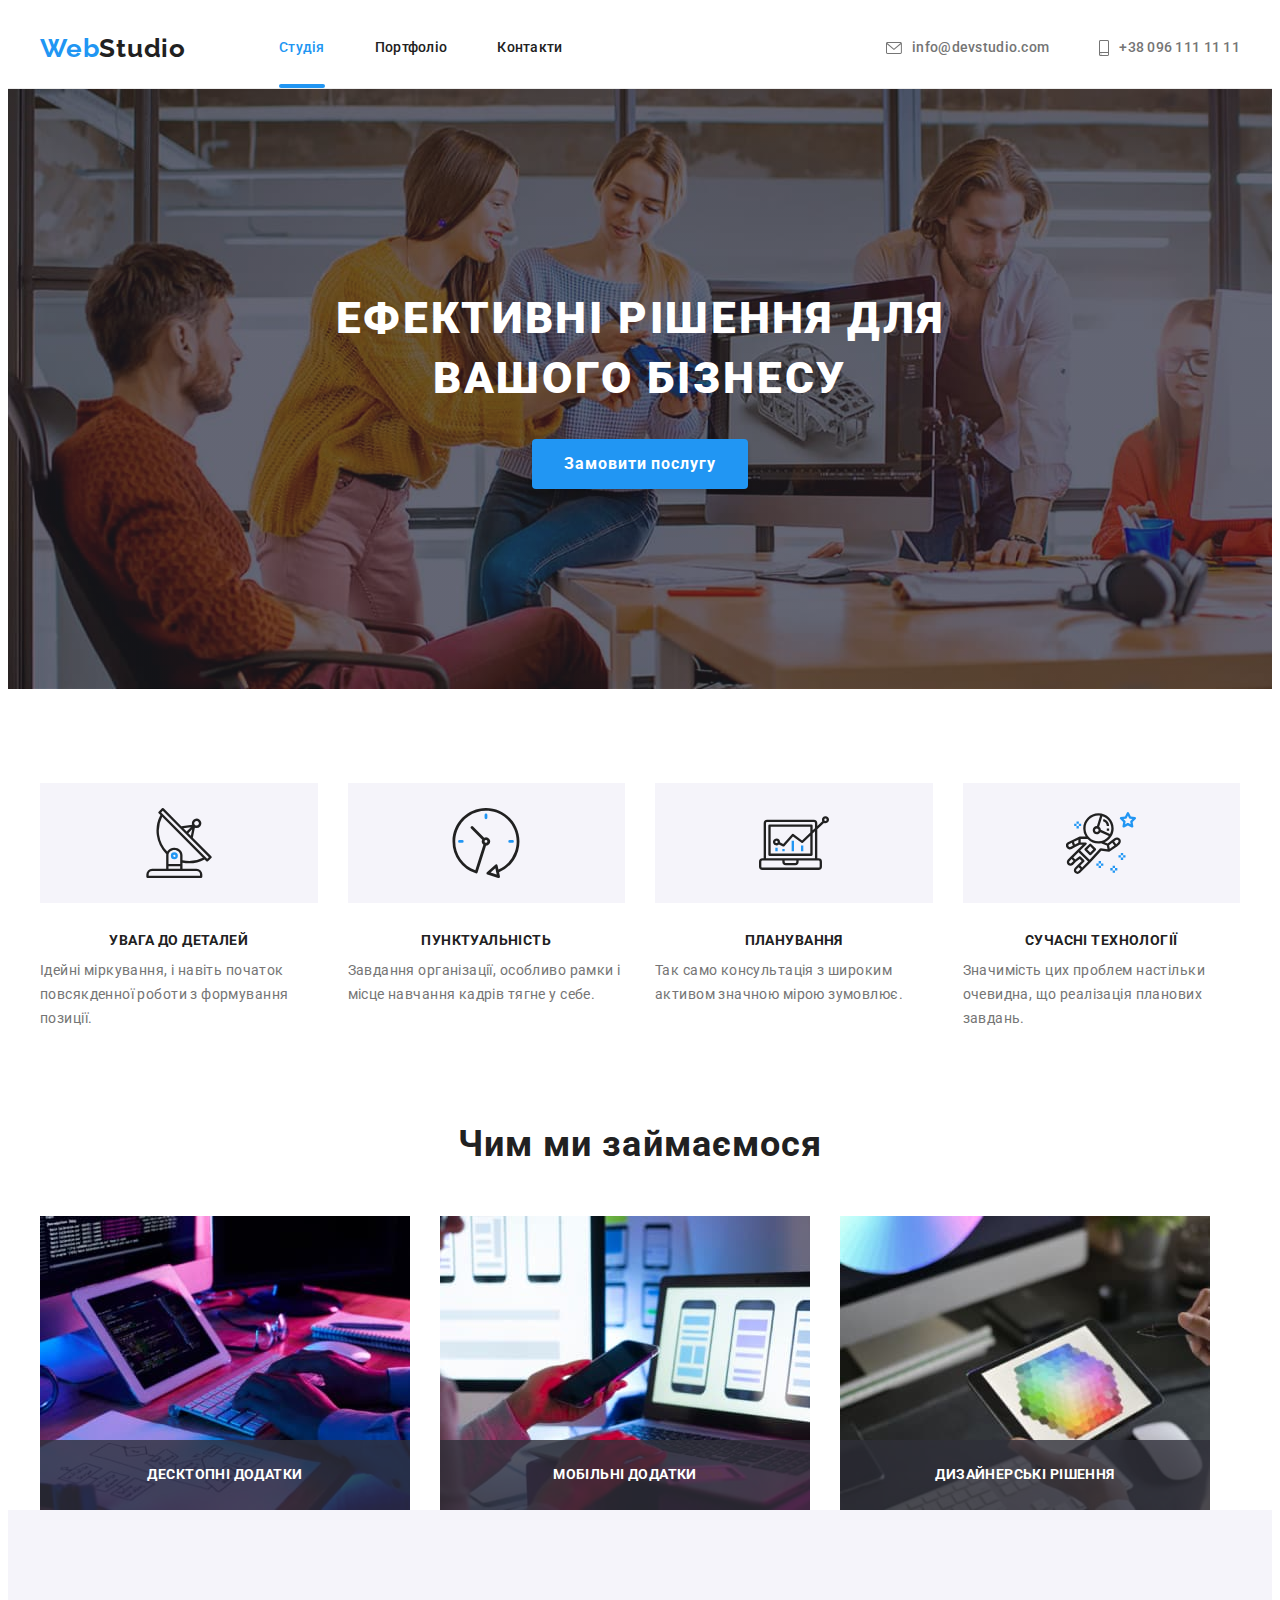
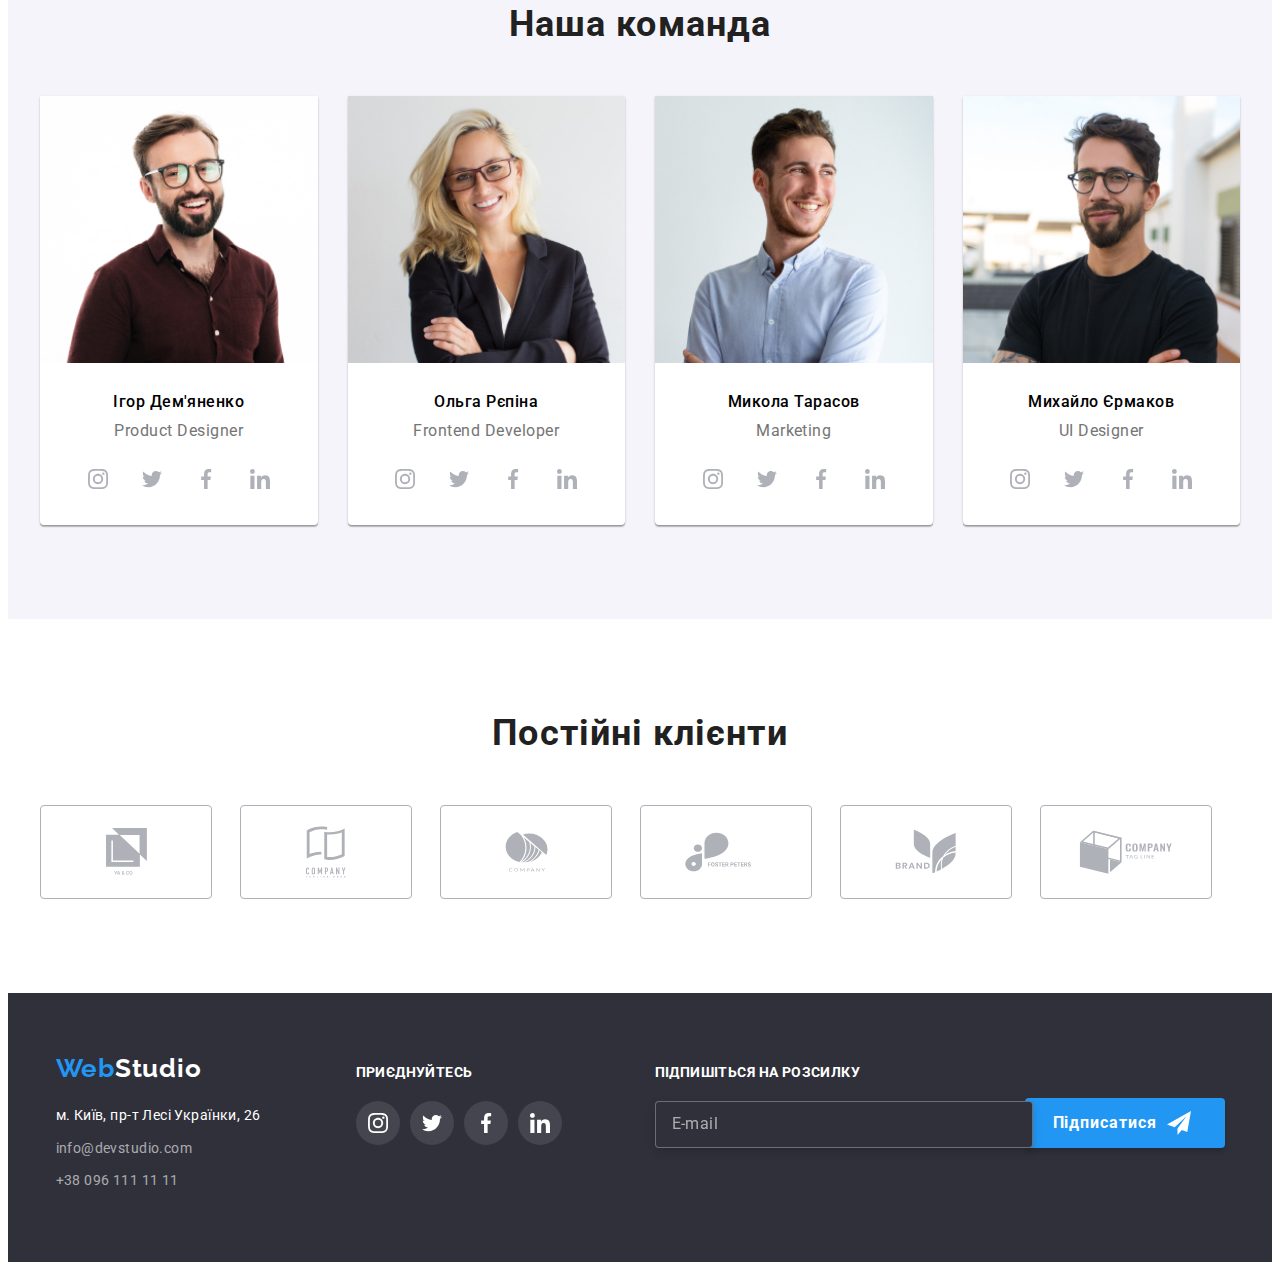
==== index.html @ f4bd3804 "footer done" ====
<!DOCTYPE html>
<html lang="uk">
  <head>
    <meta charset="UTF-8" />
    <meta http-equiv="X-UA-Compatible" content="IE=edge" />
    <meta name="viewport" content="width=device-width, initial-scale=1.0" />
    <title>&#128169;Головна</title>
    <link rel="preconnect" href="https://fonts.googleapis.com" />
    <link rel="preconnect" href="https://fonts.gstatic.com" crossorigin />
    <link
      href="https://fonts.googleapis.com/css2?&family=Raleway:wght@700&family=Roboto:wght@400;500;700;900&display=swap"
      rel="stylesheet"
    />
    <link
      rel="stylesheet"
      href="https://cdnjs.cloudflare.com/ajax/libs/modern-normalize/1.1.0/modern-normalize.min.css"
      integrity="sha512-wpPYUAdjBVSE4KJnH1VR1HeZfpl1ub8YT/NKx4PuQ5NmX2tKuGu6U/JRp5y+Y8XG2tV+wKQpNHVUX03MfMFn9Q=="
      crossorigin="anonymous"
      referrerpolicy="no-referrer"
    />
    <link rel="stylesheet" href="./css/main.min.css" />
  </head>
  <body>
    <!-------------------- Шапка ---------------------->
    <header class="header">
      <div class="container header__container">
        <nav class="header__nav">
          <a href="./index.html" class="header__logo">Web<span>Studio</span></a>
          <ul class="header__list">
            <li class="header-list__item">
              <a href="./index.html" class="page current"> Студія </a>
            </li>
            <li class="header-list__item">
              <a href="./portfolio.html" class="page">Портфоліо</a>
            </li>
            <li class="header-list__item">
              <a href="./contacts.html" class="page">Контакти</a>
            </li>
          </ul>
        </nav>
        <ul class="header-adress">
          <li class="header-adress__item">
            <a href="mailto:info@devstudio.com" class="header-adress__link">
              <svg width="16" height="12">
                <use href="./images/sprite.svg#icon-mail"></use>
              </svg>
              info@devstudio.com
            </a>
          </li>
          <li class="header-adress__item">
            <a href="tel:+380961111111" class="header-adress__link">
              <svg width="10" height="16">
                <use href="./images/sprite.svg#icon-smartphone"></use>
              </svg>
              +38 096 111 11 11
            </a>
          </li>
        </ul>
      </div>
    </header>
    <main>
      <!------------------------------------- Герой ------------------------------------->
      <section class="hero">
        <h1 class="hero-h-one">
          Ефективні рішення для<br />
          вашого бізнесу
        </h1>
        <button type="button" data-modal-open class="hero-btn">
          Замовити послугу
        </button>
      </section>
      <!------------------------------------ Чому ми? ------------------------------------>
      <section class="advantages">
        <div class="container advantages__container">
          <h2 class="visually-hidden">Чому ми?</h2>
          <ul class="advantages__list">
            <li class="advantages__item">
              <div class="advantages-icon__box">
                <svg class="advantages__icon" width="70" height="70">
                  <use href="./images/sprite.svg#icon-antenna"></use>
                </svg>
              </div>
              <h3 class="advantages__point">Увага до деталей</h3>
              <p class="advantages__text">
                Ідейні міркування, і навіть початок повсякденної роботи з
                формування позиції.
              </p>
            </li>
            <li class="advantages__item">
              <div class="advantages-icon__box">
                <svg class="advantages__icon" width="70" height="70">
                  <use href="./images/sprite.svg#icon-clock"></use>
                </svg>
              </div>
              <h3 class="advantages__point">Пунктуальність</h3>
              <p class="advantages__text">
                Завдання організації, особливо рамки і місце навчання кадрів
                тягне у себе.
              </p>
            </li>
            <li class="advantages__item">
              <div class="advantages-icon__box">
                <svg class="advantages__icon" width="70" height="70">
                  <use href="./images/sprite.svg#icon-diagram"></use>
                </svg>
              </div>
              <h3 class="advantages__point">Планування</h3>
              <p class="advantages__text">
                Так само консультація з широким активом значною мірою зумовлює.
              </p>
            </li>
            <li class="advantages__item">
              <div class="advantages-icon__box">
                <svg class="advantages__icon" width="70" height="70">
                  <use href="./images/sprite.svg#icon-astronaut"></use>
                </svg>
              </div>
              <h3 class="advantages__point">Сучасні технології</h3>
              <p class="advantages__text">
                Значимість цих проблем настільки очевидна, що реалізація
                планових завдань.
              </p>
            </li>
          </ul>
        </div>
      </section>

      <!---------------------------- Чим ми займаємося ---------------------------->
      <section class="about">
        <div class="container about__container">
          <h2 class="about__title">Чим ми займаємося</h2>
          <ul class="about__list">
            <li class="about__item">
              <div class="about-content">
                <h3 class="about__point">Десктопні додатки</h3>
              </div>
              <img
                src="./images/program.jpg"
                alt="Програмування"
                width="370"
                height="294"
              />
            </li>
            <li class="about__item">
              <div class="about-content">
                <h3 class="about__point">Мобільні додатки</h3>
              </div>
              <img
                src="./images/devise.jpg"
                alt="Адаптація"
                width="370"
                height="294"
              />
            </li>
            <li class="about__item">
              <div class="about-content">
                <h3 class="about__point">Дизайнерські рішення</h3>
              </div>
              <img
                src="./images/color.jpg"
                alt="Дизайн"
                width="370"
                height="294"
              />
            </li>
          </ul>
        </div>
      </section>
      <!---------------------------------------- Команда ---------------------------------------->
      <section class="team">
        <div class="container team-container">
          <h2 class="team-h-two">Наша команда</h2>
          <ul class="team-list">
            <li class="team-item">
              <picture>
                <source
                  srcset="
                    ./images/igor_demyanenko-desktop.jpg   1x,
                    ./images/igor_demyanenko2x-desktop.jpg 2x
                  "
                  media="(min-width: 1200px)"
                  sizes="270px"
                />
                <source
                  srcset="
                    ./images/igor_demyanenko-tablet.jpg   1x,
                    ./images/igor_demyanenko-tablet2x.jpg 2x
                  "
                  media="(min-width: 768px)"
                  sizes="354px"
                />
                <img
                  srcset="./images/igor_demyanenko2x-mobile.jpg 2x"
                  src="./images/igor_demyanenko-mobile.jpg"
                  alt="Ігор Дем'яненко"
                  width="450"
                  height="460"
                />
              </picture>
              <h3 class="team-h-three">Ігор Дем'яненко</h3>
              <p class="team-text">Product Designer</p>
              <ul class="team-icon-list">
                <li class="team-icon-item">
                  <a href="#" class="team-icon-link">
                    <svg width="20" height="20">
                      <use href="./images/sprite.svg#icon-instagram-team"></use>
                    </svg>
                  </a>
                </li>
                <li class="team-icon-item">
                  <a href="#" class="team-icon-link">
                    <svg width="20" height="20">
                      <use href="./images/sprite.svg#icon-twitter-team"></use>
                    </svg>
                  </a>
                </li>
                <li class="team-icon-item">
                  <a href="#" class="team-icon-link">
                    <svg width="20" height="20">
                      <use href="./images/sprite.svg#icon-facebook-team"></use>
                    </svg>
                  </a>
                </li>
                <li class="team-icon-item">
                  <a href="#" class="team-icon-link">
                    <svg width="20" height="20">
                      <use href="./images/sprite.svg#icon-linkedin-team"></use>
                    </svg>
                  </a>
                </li>
              </ul>
            </li>
            <li class="team-item">
              <picture>
                <source
                  srcset="
                    ./images/olga_repina-desktop.jpg   1x,
                    ./images/olga_repina2x-desktop.jpg 2x
                  "
                  media="(min-width: 1200px)"
                  sizes="270px"
                />
                <source
                  srcset="
                    ./images/olga_repina-tablet.jpg   1x,
                    ./images/olga_repina2x-tablet.jpg 2x
                  "
                  media="(min-width: 768px)"
                  sizes="354px"
                />
                <img
                  srcset="./images/olga_repina2x-mobile.jpg 2x"
                  src="./images/olga_repina-mobile.jpg"
                  alt="Ольга Рєпіна"
                  width="450"
                  height="460"
                />
              </picture>
              <h3 class="team-h-three">Ольга Рєпіна</h3>
              <p class="team-text">Frontend Developer</p>
              <ul class="team-icon-list">
                <li class="team-icon-item">
                  <a href="#" class="team-icon-link">
                    <svg width="20" height="20">
                      <use href="./images/sprite.svg#icon-instagram-team"></use>
                    </svg>
                  </a>
                </li>
                <li class="team-icon-item">
                  <a href="#" class="team-icon-link">
                    <svg width="20" height="20">
                      <use href="./images/sprite.svg#icon-twitter-team"></use>
                    </svg>
                  </a>
                </li>
                <li class="team-icon-item">
                  <a href="#" class="team-icon-link">
                    <svg width="20" height="20">
                      <use href="./images/sprite.svg#icon-facebook-team"></use>
                    </svg>
                  </a>
                </li>
                <li class="team-icon-item">
                  <a href="#" class="team-icon-link">
                    <svg width="20" height="20">
                      <use href="./images/sprite.svg#icon-linkedin-team"></use>
                    </svg>
                  </a>
                </li>
              </ul>
            </li>
            <li class="team-item">
              <picture>
                <source
                  srcset="
                    ./images/mikola_tarasov-desktop.jpg   1x,
                    ./images/mikola_tarasov2x-desktop.jpg 2x
                  "
                  media="(min-width: 1200px)"
                  sizes="270px"
                />
                <source
                  srcset="
                    ./images/mikola_tarasov-tablet.jpg   1x,
                    ./images/mikola_tarasov2x-tablet.jpg 2x
                  "
                  media="(min-width: 768px)"
                  sizes="354px"
                />
                <img
                  srcset="./images/mikola_tarasov2x-mobile.jpg 2x"
                  src="./images/mikola_tarasov-mobile.jpg"
                  alt="Микола Тарасов"
                  width="450"
                  height="460"
                />
              </picture>
              <h3 class="team-h-three">Микола Тарасов</h3>
              <p class="team-text">Marketing</p>
              <ul class="team-icon-list">
                <li class="team-icon-item">
                  <a href="#" class="team-icon-link">
                    <svg width="20" height="20">
                      <use href="./images/sprite.svg#icon-instagram-team"></use>
                    </svg>
                  </a>
                </li>
                <li class="team-icon-item">
                  <a href="#" class="team-icon-link">
                    <svg width="20" height="20">
                      <use href="./images/sprite.svg#icon-twitter-team"></use>
                    </svg>
                  </a>
                </li>
                <li class="team-icon-item">
                  <a href="#" class="team-icon-link">
                    <svg width="20" height="20">
                      <use href="./images/sprite.svg#icon-facebook-team"></use>
                    </svg>
                  </a>
                </li>
                <li class="team-icon-item">
                  <a href="#" class="team-icon-link">
                    <svg width="20" height="20">
                      <use href="./images/sprite.svg#icon-linkedin-team"></use>
                    </svg>
                  </a>
                </li>
              </ul>
            </li>
            <li class="team-item">
              <picture>
                <source
                  srcset="
                    ./images/mihaylo_ermak-desktop.jpg   1x,
                    ./images/mihaylo_ermak2x-desktop.jpg 2x
                  "
                  media="(min-width: 1200px)"
                  sizes="270px"
                />
                <source
                  srcset="
                    ./images/mihaylo_ermak-tablet.jpg   1x,
                    ./images/mihaylo_ermak2x-tablet.jpg 2x
                  "
                  media="(min-width: 768px)"
                  sizes="354px"
                />
                <img
                  srcset="./images/mihaylo_ermak2x-mobile.jpg 2x"
                  src="./images/mihaylo_ermak-mobile.jpg"
                  alt="Михайло Єрмаков"
                  width="450"
                  height="460"
                />
              </picture>
              <h3 class="team-h-three">Михайло Єрмаков</h3>
              <p class="team-text">UI Designer</p>
              <ul class="team-icon-list">
                <li class="team-icon-item">
                  <a href="#" class="team-icon-link">
                    <svg width="20" height="20">
                      <use href="./images/sprite.svg#icon-instagram-team"></use>
                    </svg>
                  </a>
                </li>
                <li class="team-icon-item">
                  <a href="#" class="team-icon-link">
                    <svg width="20" height="20">
                      <use href="./images/sprite.svg#icon-twitter-team"></use>
                    </svg>
                  </a>
                </li>
                <li class="team-icon-item">
                  <a href="#" class="team-icon-link">
                    <svg width="20" height="20">
                      <use href="./images/sprite.svg#icon-facebook-team"></use>
                    </svg>
                  </a>
                </li>
                <li class="team-icon-item">
                  <a href="#" class="team-icon-link">
                    <svg width="20" height="20">
                      <use href="./images/sprite.svg#icon-linkedin-team"></use>
                    </svg>
                  </a>
                </li>
              </ul>
            </li>
          </ul>
        </div>
      </section>
      <!----------------------------------- Клиенты ------------------------------------->
      <section class="clients">
        <div class="container clients-container">
          <h2 class="client-h-two">Постійні клієнти</h2>
          <ul class="client-icon-list">
            <li class="client-icon-item">
              <a href="#" class="client-icon-link">
                <svg width="41" height="47">
                  <use href="./images/sprite.svg#icon-client-1"></use>
                </svg>
              </a>
            </li>
            <li class="client-icon-item">
              <a href="#" class="client-icon-link">
                <svg width="40" height="52">
                  <use href="./images/sprite.svg#icon-client-2"></use>
                </svg>
              </a>
            </li>
            <li class="client-icon-item">
              <a href="#" class="client-icon-link">
                <svg width="43" height="41">
                  <use href="./images/sprite.svg#icon-client-3"></use>
                </svg>
              </a>
            </li>
            <li class="client-icon-item">
              <a href="#" class="client-icon-link">
                <svg width="84" height="40">
                  <use href="./images/sprite.svg#icon-client-4"></use>
                </svg>
              </a>
            </li>
            <li class="client-icon-item">
              <a href="#" class="client-icon-link">
                <svg width="62" height="45">
                  <use href="./images/sprite.svg#icon-client-5"></use>
                </svg>
              </a>
            </li>
            <li class="client-icon-item">
              <a href="#" class="client-icon-link">
                <svg width="94" height="44">
                  <use href="./images/sprite.svg#icon-client-6"></use>
                </svg>
              </a>
            </li>
          </ul>
        </div>
      </section>
    </main>
    <!---------------------------------- Укриття ---------------------------------->
    <footer class="footer">
      <div class="container footer-container">
        <div class="footer-flex__wrapper">
          <div class="footer-box-one">
            <a href="./index.html" class="footer__logo"
              >Web<span>Studio</span></a
            >
            <address class="address">
              <ul class="footer-list">
                <li class="footer-item">
                  <a
                    href="https://goo.gl/maps/U3GMHrHtX6qRxoSj9"
                    rel="noopener nofollow noreferrer"
                    target="_blank"
                    class="map"
                    >м. Київ, пр-т Лесі Українки, 26</a
                  >
                </li>
                <li class="footer-item">
                  <a href="mailto:info@devstudio.com" class="footer-adress-link"
                    >info@devstudio.com</a
                  >
                </li>
                <li class="footer-item">
                  <a href="tel:+380961111111" class="footer-adress-link"
                    >+38 096 111 11 11</a
                  >
                </li>
              </ul>
            </address>
          </div>
          <div class="footer-box-two">
            <h3 class="footer-h-three">приєднуйтесь</h3>
            <ul class="footer-icon-list">
              <li class="footer-icon-item">
                <a href="#" class="footer-icon-link">
                  <svg width="20" height="20">
                    <use href="./images/sprite.svg#icon-instagram"></use>
                  </svg>
                </a>
              </li>
              <li class="footer-icon-item">
                <a href="#" class="footer-icon-link">
                  <svg width="20" height="20">
                    <use href="./images/sprite.svg#icon-twitter"></use>
                  </svg>
                </a>
              </li>
              <li class="footer-icon-item">
                <a href="#" class="footer-icon-link">
                  <svg width="20" height="20">
                    <use href="./images/sprite.svg#icon-facebook"></use>
                  </svg>
                </a>
              </li>
              <li class="footer-icon-item">
                <a href="#" class="footer-icon-link">
                  <svg width="20" height="20">
                    <use href="./images/sprite.svg#icon-linkedin"></use>
                  </svg>
                </a>
              </li>
            </ul>
          </div>
        </div>
        <div class="footer-box-three">
          <form class="form-box">
            <label for="email" class="footer-form__label">
              <span class="form-text">Підпишіться на розсилку</span>
              <input
                id="email"
                class="form-input"
                type="email"
                placeholder="E-mail"
                name="email"
                autocomplete="email"
              />
            </label>
            <button type="submit" class="form-btn">
              Підписатися
              <svg width="24" height="24">
                <use href="./images/sprite.svg#icon-telegram"></use>
              </svg>
            </button>
          </form>
        </div>
      </div>
    </footer>

    <!---------------------------- JavaScript ---------------------------->
    <div data-modal class="backdrop is-hidden">
      <div class="modal">
        <p class="modal-tittle">Залиште свої дані, ми вам передзвонимо</p>
        <form>
          <div class="form-name-box">
            <label class="modal-label">
              <span class="form-text-modal">Ім'я</span>
              <span class="input-wrap">
                <input
                  type="name"
                  class="input-modal"
                  name="name"
                  autocomplete="name"
                  placeholder=""
                />
                <svg width="18" height="18" class="icon-modal">
                  <use href="./images/sprite.svg#icon-name-modal"></use>
                </svg>
              </span>
            </label>
          </div>
          <div class="form-tel-box">
            <label class="modal-label">
              <span class="form-text-modal">Телефон</span>
              <span class="input-wrap">
                <input
                  type="tel"
                  class="input-modal"
                  name="tel"
                  autocomplete="tel"
                />
                <svg width="18" height="18" class="icon-modal">
                  <use href="./images/sprite.svg#icon-tel-modal"></use>
                </svg>
              </span>
            </label>
          </div>
          <div class="form-email-box">
            <label class="modal-label">
              <span class="form-text-modal">Пошта</span>
              <span class="input-wrap">
                <input
                  type="email"
                  class="input-modal"
                  name="modal-email"
                  autocomplete="email"
                />
                <svg width="18" height="18" class="icon-modal">
                  <use href="./images/sprite.svg#icon-mail-modal"></use>
                </svg>
              </span>
            </label>
          </div>
          <div class="form-textarea-box">
            <label class="modal-label">
              <span class="form-text-modal">Коментар</span>
              <textarea
                class="textarea"
                name="textarea"
                rows="8"
                placeholder="Введіть текст"
              ></textarea>
            </label>
          </div>
          <label for="checkbox" class="checkbox-flex">
            <input
              type="checkbox"
              class="modal-checkbox"
              id="checkbox"
              name="agree"
            />
            <span class="span-icon"></span>
            <span class="checkbox-text"
              >Погоджуюся з розсилкою та приймаю
              <a href="#" class="checkbox-link">Умови договору</a></span
            >
          </label>
          <button type="submit" class="form-modal-btn">Відправити</button>
        </form>
        <button type="button" data-modal-close class="modal-button">
          <svg class="icon-modal-btn" width="11" height="11">
            <use href="./images/sprite.svg#icon-close"></use>
          </svg>
        </button>
      </div>
    </div>
    <script src="./modal.js"></script>
  </body>
</html>
---- css/main.min.css ----
h1,h2,h3,h4,h5,h6,ul,p{margin:0px;padding:0px;border:0px}address{font-style:normal}a{text-decoration:none}img{display:block;max-width:100%;height:auto}.container{width:100%;padding-left:15px;padding-right:15px;margin:0 auto}@media screen and (min-width: 480px){.container{width:480px}}@media screen and (min-width: 768px){.container{width:768px}}@media screen and (min-width: 1200px){.container{width:1200px}}.visually-hidden{position:absolute;white-space:nowrap;width:1px;height:1px;overflow:hidden;border:0;padding:0;clip:rect(0 0 0 0);-webkit-clip-path:inset(50%);clip-path:inset(50%);margin:-1px}.header__logo{font-family:"Raleway",sans-serif;font-weight:700;font-size:26px;line-height:1.19;letter-spacing:.03em;color:#2196f3;text-decoration:none;display:inline-block;margin-right:93px}.header__logo>span{font-family:"Raleway",sans-serif;font-weight:700;font-size:26px;line-height:1.19;letter-spacing:.03em;color:#212121;display:inline-block}.header{border-bottom:1px solid #ececec}.header__container{display:flex}.header__nav{display:flex;align-items:center}.header__list{list-style:none;display:flex;gap:50px}.page{position:relative;text-decoration:none;font-family:"Roboto",sans-serif;font-weight:500;font-size:14px;line-height:1.14;letter-spacing:.02em;color:#212121;display:inline-block;padding-top:32px;padding-bottom:32px;transition:color 250ms cubic-bezier(0.4, 0, 0.2, 1)}.page:hover{color:#2196f3;transition:color 250ms cubic-bezier(0.4, 0, 0.2, 1)}.page:focus{color:#2196f3;transition:color 250ms cubic-bezier(0.4, 0, 0.2, 1)}.header-adress{list-style:none;display:flex;margin-left:auto;gap:50px;align-items:center}.header-adress__link{text-decoration:none;font-family:"Roboto",sans-serif;font-weight:500;font-size:14px;line-height:1.14;letter-spacing:.02em;color:#757575;display:inline-block;padding-top:32px;padding-bottom:32px;fill:#757575;display:flex;align-items:center;gap:10px;transition:color 250ms cubic-bezier(0.4, 0, 0.2, 1),fill 250ms cubic-bezier(0.4, 0, 0.2, 1)}.header-adress__link:hover{color:#2196f3;fill:#2196f3;transition:color 250ms cubic-bezier(0.4, 0, 0.2, 1),fill 250ms cubic-bezier(0.4, 0, 0.2, 1)}.header-adress__link:focus{color:#2196f3;fill:#2196f3;transition:color 250ms cubic-bezier(0.4, 0, 0.2, 1),fill 250ms cubic-bezier(0.4, 0, 0.2, 1)}.current{color:#2196f3}.current::after{content:"";position:absolute;background-color:#2196f3;border-radius:2px;width:100%;height:4px;left:0;bottom:0}.backdrop{position:fixed;width:100%;height:100%;top:0;left:0;opacity:1;background-color:rgba(0,0,0,.2);transition:visibility 250ms cubic-bezier(0.4, 0, 0.2, 1),opacity 250ms cubic-bezier(0.4, 0, 0.2, 1)}.backdrop.is-hidden{visibility:none;opacity:0;pointer-events:none}.backdrop.is-hidden>.modal{transform:scaleX(0)}.modal-button{position:absolute;top:10px;right:10px;display:flex;width:30px;height:30px;background:#fff;border:1px solid rgba(0,0,0,.1);border-radius:50%;cursor:pointer;align-items:center;justify-content:center;transition:border 250ms cubic-bezier(0.4, 0, 0.2, 1),fill 250ms cubic-bezier(0.4, 0, 0.2, 1)}.modal-button:hover{border:1px solid #2196f3;transition:border 250ms cubic-bezier(0.4, 0, 0.2, 1),fill 250ms cubic-bezier(0.4, 0, 0.2, 1);fill:#2196f3}.modal-button:focus{border:1px solid #2196f3;transition:border 250ms cubic-bezier(0.4, 0, 0.2, 1),fill 250ms cubic-bezier(0.4, 0, 0.2, 1);fill:#2196f3}.modal{position:absolute;width:528px;height:581px;top:50%;left:50%;translate:-50% -50%;padding:40px;background-color:#fff;box-shadow:0px 1px 3px rgba(0,0,0,.12),0px 1px 1px rgba(0,0,0,.14),0px 2px 1px rgba(0,0,0,.2);border-radius:4px;transform:scaleX(100%);transition:transform 1000ms cubic-bezier(0.4, 0, 0.2, 1)}.icon-modal-btn{transform:rotateZ(0deg);transition:transform 1000ms cubic-bezier(0.4, 0, 0.2, 1)}.modal-button:hover .icon-modal-btn,.modal-button:focus .icon-modal-btn{transform:rotateZ(360deg)}.modal-tittle{font-family:"Roboto",sans-serif;font-weight:700;font-size:20px;line-height:1.15;text-align:center;letter-spacing:.03em;color:#212121;margin-bottom:12px}.form-text-modal{display:block;font-family:"Roboto",sans-serif;font-weight:400;font-size:12px;line-height:1.1666666667;letter-spacing:.01em;margin-bottom:4px;color:#757575}.form-name-box{margin-bottom:10px}.form-tel-box{margin-bottom:10px}.form-email-box{margin-bottom:10px}.form-textarea-box{margin-bottom:20px}.input-modal{width:100%;height:40px;padding-left:42px;border:1px solid rgba(33,33,33,.2);border-radius:4px}.textarea{font-family:"Roboto";font-style:normal;font-weight:400;font-size:12px;line-height:14px;letter-spacing:.01em;width:100%;border:1px solid rgba(33,33,33,.2);border-radius:4px;resize:none;padding-top:12px;padding-left:16px}.textarea:focus{outline:rgba(0,0,0,0);border-color:#2196f3}.textarea::-moz-placeholder{font-family:"Roboto",sans-serif;font-weight:400;font-size:12px;line-height:1.16;letter-spacing:.01em;color:rgba(117,117,117,.5)}.textarea:-ms-input-placeholder{font-family:"Roboto",sans-serif;font-weight:400;font-size:12px;line-height:1.16;letter-spacing:.01em;color:rgba(117,117,117,.5)}.textarea::placeholder{font-family:"Roboto",sans-serif;font-weight:400;font-size:12px;line-height:1.16;letter-spacing:.01em;color:rgba(117,117,117,.5)}.modal-checkbox{position:absolute;white-space:nowrap;width:1px;height:1px;overflow:hidden;border:0;padding:0;clip:rect(0 0 0 0);-webkit-clip-path:inset(50%);clip-path:inset(50%);margin:-1px}.checkbox-flex{display:flex;justify-content:center;align-items:center;margin-bottom:30px}.checkbox-text{display:flex;font-family:"Roboto",sans-serif;font-weight:400;font-size:14px;line-height:1.71;letter-spacing:.03em;color:#757575;align-items:center;gap:8px}.checkbox-link{color:#2196f3;text-decoration:underline}.span-icon{width:16px;height:15px;border:2px solid #212121;border-radius:4px;cursor:pointer;margin-right:8px}.modal-checkbox:checked+.span-icon{border:rgba(0,0,0,0);background-image:url(../images/icon-check.svg);background-position:center;background-repeat:no-repeat;background-size:contain;background-color:#2196f3}.form-modal-btn{display:block;font-family:"Roboto",sans-serif;font-weight:700;font-size:16px;line-height:1.87;margin:0 auto;padding:10px 52px;letter-spacing:.06em;color:#fff;background:#2196f3;box-shadow:0px 4px 4px rgba(0,0,0,.15);border-radius:4px;border:none;cursor:pointer;transition:background-color 250ms cubic-bezier(0.4, 0, 0.2, 1),box-shadow 250ms cubic-bezier(0.4, 0, 0.2, 1)}.form-modal-btn:hover{background-color:#188ce8;transition:background-color 250ms cubic-bezier(0.4, 0, 0.2, 1),box-shadow 250ms cubic-bezier(0.4, 0, 0.2, 1)}.form-modal-btn:focus{background-color:#188ce8;transition:background-color 250ms cubic-bezier(0.4, 0, 0.2, 1),box-shadow 250ms cubic-bezier(0.4, 0, 0.2, 1)}.input-wrap{position:relative}.icon-modal{position:absolute;left:12px;top:50%;transform:translateY(-50%)}.input-modal:focus{outline:rgba(0,0,0,0);border:1px solid #2196f3}.input-modal:focus+.icon-modal{fill:#2196f3}.hero{background-color:#c4c4c4;background-image:linear-gradient(to right, rgba(47, 48, 58, 0.4), rgba(47, 48, 58, 0.4)),url(../images/background-mobile.jpg);background-repeat:no-repeat;background-size:cover;background-position:left;text-align:center;padding-top:118px;padding-bottom:118px;max-width:1600px;margin:0 auto}@media(min-device-pixel-ratio: 2),(-webkit-min-device-pixel-ratio: 2),(min-resolution: 192dpi),(min-resolution: 2dppx){.hero{background-image:linear-gradient(to right, rgba(47, 48, 58, 0.4), rgba(47, 48, 58, 0.4)),url(../images/background-mobile2x.jpg)}}@media screen and (min-width: 768px){.hero{background-image:linear-gradient(to right, rgba(47, 48, 58, 0.4), rgba(47, 48, 58, 0.4)),url(../images/background-tablet.jpg)}}@media screen and (min-width: 768px)and (min-device-pixel-ratio: 2),screen and (min-width: 768px)and (-webkit-min-device-pixel-ratio: 2),screen and (min-width: 768px)and (min-resolution: 192dpi),screen and (min-width: 768px)and (min-resolution: 2dppx){.hero{background-image:linear-gradient(to right, rgba(47, 48, 58, 0.4), rgba(47, 48, 58, 0.4)),url(../images/background-tablet2x.jpg)}}@media screen and (min-width: 1200px){.hero{background-image:linear-gradient(to right, rgba(47, 48, 58, 0.4), rgba(47, 48, 58, 0.4)),url(../images/background.jpg);padding-top:200px;padding-bottom:200px}}@media screen and (min-width: 1200px)and (min-device-pixel-ratio: 2),screen and (min-width: 1200px)and (-webkit-min-device-pixel-ratio: 2),screen and (min-width: 1200px)and (min-resolution: 192dpi),screen and (min-width: 1200px)and (min-resolution: 2dppx){.hero{background-image:linear-gradient(to right, rgba(47, 48, 58, 0.4), rgba(47, 48, 58, 0.4)),url(../images/background2x.jpg)}}.hero-h-one{font-family:"Roboto",sans-serif;font-style:normal;font-weight:900;font-size:26px;line-height:1.62;text-align:center;letter-spacing:.06em;text-transform:uppercase;color:#fff;margin:0 auto 30px}@media screen and (min-width: 1200px){.hero-h-one{font-family:"Roboto",sans-serif;font-weight:900;font-size:44px;line-height:1.36em;text-align:center;letter-spacing:.06em;text-transform:uppercase;color:#fff;text-align:center;max-width:696px;margin:0 auto 30px}}.hero-btn{font-family:"Roboto",sans-serif;font-weight:700;font-size:16px;line-height:1.87;letter-spacing:.06em;color:#fff;background:#2196f3;border-radius:4px;border:none;cursor:pointer;display:inline;width:200px;height:50px;box-shadow:0px 4px 4px rgba(0,0,0,.15);transition:background-color 250ms cubic-bezier(0.4, 0, 0.2, 1),box-shadow 250ms cubic-bezier(0.4, 0, 0.2, 1)}.hero-btn:hover{background:#188ce8;transition:background-color 250ms cubic-bezier(0.4, 0, 0.2, 1),box-shadow 250ms cubic-bezier(0.4, 0, 0.2, 1)}.hero-btn:focus{background:#188ce8;transition:background-color 250ms cubic-bezier(0.4, 0, 0.2, 1),box-shadow 250ms cubic-bezier(0.4, 0, 0.2, 1)}@media screen and (min-width: 1200px){.hero-btn{width:216px}}.btn{cursor:pointer;font-family:"Roboto",sans-serif;font-weight:500;font-size:16px;line-height:30px;display:flex;align-items:center;text-align:center;letter-spacing:.06em;color:#212121;background:#f5f4fa;border-radius:4px;border:none;transition:background-color 250ms cubic-bezier(0.4, 0, 0.2, 1),box-shadow 250ms cubic-bezier(0.4, 0, 0.2, 1)}.btn:hover{background-color:#2196f3;color:#fff;box-shadow:0px 3px 1px rgba(0,0,0,.1),0px 1px 2px rgba(0,0,0,.08),0px 2px 2px rgba(0,0,0,.12);border-radius:4px;transition:background-color 250ms cubic-bezier(0.4, 0, 0.2, 1),box-shadow 250ms cubic-bezier(0.4, 0, 0.2, 1)}.btn:focus{background-color:#2196f3;color:#fff;box-shadow:0px 3px 1px rgba(0,0,0,.1),0px 1px 2px rgba(0,0,0,.08),0px 2px 2px rgba(0,0,0,.12);border-radius:4px;transition:background-color 250ms cubic-bezier(0.4, 0, 0.2, 1),box-shadow 250ms cubic-bezier(0.4, 0, 0.2, 1)}.advantages{padding-top:60px;padding-bottom:60px}@media screen and (min-width: 1200px){.advantages{padding-top:94px;padding-bottom:94px}}.advantages__item{width:100%}.advantages__item:not(:last-child){margin-bottom:30px}@media screen and (min-width: 768px){.advantages__item:not(:last-child){margin:0}}@media screen and (min-width: 480px){.advantages__item{width:450px}}@media screen and (min-width: 768px){.advantages__item{width:calc((100% - 30px)/2);margin:0}}@media screen and (min-width: 1200px){.advantages__item{width:calc((100% - 90px)/4)}}.advantages-icon__box{background-color:#f5f4fa;width:100%;padding-top:25px;padding-bottom:25px}.advantages__icon{display:block;margin:0 auto}.advantages__list{list-style:none;display:block;gap:30px}@media screen and (min-width: 768px){.advantages__list{display:flex;flex-wrap:wrap}}.advantages__point{font-family:"Roboto",sans-serif;font-weight:700;font-size:14px;line-height:1.14;letter-spacing:.03em;text-transform:uppercase;color:#212121;margin-top:30px;text-align:center}.advantages__text{font-family:"Roboto",sans-serif;font-weight:400;font-size:14px;line-height:1.71;letter-spacing:.03em;color:#757575;margin-top:10px}.about{display:none}@media screen and (min-width: 1200px){.about{display:unset;padding-top:94px;padding-bottom:94px}}.about__list{list-style:none;display:flex;align-items:center;gap:30px}.about__item{position:relative}.about-content{position:absolute;bottom:0;width:100%;padding-top:27px;padding-bottom:27px;background:rgba(47,48,58,.8)}.about__point{font-family:"Roboto",sans-serif;font-weight:700;font-size:14px;line-height:1.14;text-align:center;letter-spacing:.03em;text-transform:uppercase;color:#fff}.about__container{text-align:center}.about__title{font-family:"Roboto",sans-serif;font-weight:700;font-size:28px;line-height:1.17;letter-spacing:.03em;color:#212121;margin-bottom:50px}@media screen and (min-width: 1200px){.about__title{font-size:36px;line-height:1.16}}.team{background:#f5f4fa;padding-top:60px;padding-bottom:60px}@media screen and (min-width: 1200px){.team{padding-top:94px;padding-bottom:94px}}.team-container{margin:0 auto;text-align:center}.team-list{list-style:none;display:block}@media screen and (min-width: 768px){.team-list{display:flex;flex-wrap:wrap;gap:30px}}.team-item{margin:0 auto;background:#fff;padding-bottom:24px;border-radius:0px 0px 4px 4px;flex-wrap:wrap;max-width:450px;height:auto;box-shadow:0px 1px 3px rgba(0,0,0,.12),0px 1px 1px rgba(0,0,0,.14),0px 2px 1px rgba(0,0,0,.2);border-radius:0px 0px 4px 4px}.team-item:not(:last-child){margin-bottom:30px}@media screen and (min-width: 768px){.team-item:not(:last-child){margin-bottom:0}}@media screen and (min-width: 768px){.team-item{width:calc((100% - 30px)/2)}}@media screen and (min-width: 1200px){.team-item{width:calc((100% - 90px)/4)}}.team-icon-list{display:flex;list-style:none;justify-content:center;gap:10px;margin-top:16px}.team-icon-link{display:flex;background-color:#fff;width:44px;height:44px;align-items:center;justify-content:center;border-radius:50%;fill:#afb1b8;transition:background-color 250ms cubic-bezier(0.4, 0, 0.2, 1),fill 250ms cubic-bezier(0.4, 0, 0.2, 1)}.team-icon-link:hover{fill:#fff;background-color:#2196f3;transition:background-color 250ms cubic-bezier(0.4, 0, 0.2, 1),fill 250ms cubic-bezier(0.4, 0, 0.2, 1)}.team-icon-link:focus{fill:#fff;background-color:#2196f3;transition:background-color 250ms cubic-bezier(0.4, 0, 0.2, 1),fill 250ms cubic-bezier(0.4, 0, 0.2, 1)}.team-h-two{font-family:"Roboto",sans-serif;font-weight:700;font-size:28px;line-height:1.17;letter-spacing:.03em;color:#212121;margin-bottom:50px}@media screen and (min-width: 1200px){.team-h-two{font-size:36px;line-height:1.16}}.team-h-three{font-family:"Roboto",sans-serif;font-weight:500;font-size:16px;line-height:1.18;letter-spacing:.03em;margin-top:30px}.team-text{font-family:"Roboto",sans-serif;font-weight:400;font-size:16px;line-height:1.18;letter-spacing:.03em;color:#757575;margin-top:10px}.clients{padding-top:60px;padding-bottom:60px}@media screen and (min-width: 1200px){.clients{padding-top:94px;padding-bottom:94px}}.client-h-two{font-family:"Roboto",sans-serif;font-weight:700;font-size:28px;line-height:1.17;text-align:center;letter-spacing:.03em;color:#212121;margin-bottom:50px}@media screen and (min-width: 1200px){.client-h-two{font-size:36px;line-height:1.16}}.client-icon-list{display:flex;flex-wrap:wrap;list-style:none;gap:30px}.client-icon-item{width:calc((100% - 30px)/2)}@media screen and (min-width: 768px){.client-icon-item{width:calc((100% - 60px)/3)}}@media screen and (min-width: 1200px){.client-icon-item{width:170px}}.client-icon-link{fill:#afb1b8;align-items:center;justify-content:center;display:flex;border:1px solid #afb1b8;border-radius:4px;width:100%;height:92px;transition:fill 250ms cubic-bezier(0.4, 0, 0.2, 1),border 250ms cubic-bezier(0.4, 0, 0.2, 1)}.client-icon-link:hover{fill:#2196f3;border:1px solid #2196f3;transition:fill 250ms cubic-bezier(0.4, 0, 0.2, 1),border 250ms cubic-bezier(0.4, 0, 0.2, 1)}.client-icon-link:focus{fill:#2196f3;border:1px solid #2196f3;transition:fill 250ms cubic-bezier(0.4, 0, 0.2, 1),border 250ms cubic-bezier(0.4, 0, 0.2, 1)}.works-list-top{list-style:none;display:flex;gap:8px;align-items:center;justify-content:center;margin-bottom:50px}.button-all{padding:6px 22px}.button-web{padding:6px 22px}.button-add{padding:6px 22px}.button-design{padding:6px 22px}.button-mark{padding:6px 22px}.works{padding-top:94px;padding-bottom:94px}.works-list-bottom{list-style:none;display:flex;flex-wrap:wrap;gap:30px}.works-link{display:inline-block;transition:box-shadow 250ms cubic-bezier(0.4, 0, 0.2, 1)}.works-link:hover{box-shadow:0px 1px 1px rgba(0,0,0,.12),0px 4px 4px rgba(0,0,0,.06),1px 4px 6px rgba(0,0,0,.16);transition:box-shadow 250ms cubic-bezier(0.4, 0, 0.2, 1)}.works-link:focus{box-shadow:0px 1px 1px rgba(0,0,0,.12),0px 4px 4px rgba(0,0,0,.06),1px 4px 6px rgba(0,0,0,.16);transition:box-shadow 250ms cubic-bezier(0.4, 0, 0.2, 1)}.works-list-btn{display:flex}.works-h-two{font-family:"Roboto",sans-serif;font-weight:700;font-size:18px;line-height:2;letter-spacing:.06em;color:#212121;margin-bottom:4px}.cards{flex-basis:calc((100% - 60px)/3)}.border-text-card{border-right:1px solid #eee;border-bottom:1px solid #eee;border-left:1px solid #eee;align-items:center;padding:20px 24px}.works-text{font-family:"Roboto";font-weight:400;font-size:16px;line-height:1.87;letter-spacing:.03em;color:#757575}.works-link:hover .works-text-box{transform:translateY(0)}.works-link:focus .works-text-box{transform:translateY(0)}.box{position:relative;overflow:hidden}.works-text-box{position:absolute;bottom:0;left:0;width:100%;height:100%;padding:63px 24px;font-family:"Roboto",sans-serif;font-weight:400;font-size:18px;line-height:1.55;letter-spacing:.03em;color:#fff;background-color:rgba(33,150,243,.9);transform:translateY(100%);transition:transform 250ms cubic-bezier(0.4, 0, 0.2, 1)}.footer__logo{font-family:"Raleway",sens-serif;font-weight:700;font-size:24px;line-height:1.16;letter-spacing:.03em;color:#2196f3;text-decoration:none;display:inline-block;margin-bottom:20px}@media screen and (min-width: 1200px){.footer__logo{font-size:26px;line-height:1.19}}.footer__logo>span{color:#fff}.footer{background-color:#2f303a;padding-top:60px;padding-bottom:60px}.footer-container{display:flex;flex-direction:column;align-items:baseline;text-align:center;align-items:center;justify-content:center;gap:60px}@media screen and (min-width: 768px){.footer-container{flex-direction:unset;flex-wrap:wrap}}@media screen and (min-width: 1200px){.footer-container{align-items:baseline;text-align:unset;flex-wrap:nowrap;gap:93px}}@media screen and (min-width: 768px){.footer-flex__wrapper{width:100%;display:flex;align-items:baseline;justify-content:center;gap:165px}}@media screen and (min-width: 1200px){.footer-flex__wrapper{align-items:baseline;justify-content:unset;width:unset;gap:70px}}.footer-box-one{width:230px}.footer-h-three{font-family:"Roboto",sans-serif;font-weight:700;font-size:14px;line-height:1.14;letter-spacing:.03em;text-transform:uppercase;color:#fff;margin-bottom:20px}.footer-icon-list{list-style:none;display:flex;gap:10px}.footer-icon-link{display:flex;background:rgba(255,255,255,.1);width:44px;height:44px;align-items:center;justify-content:center;border-radius:50%;fill:#fff;transition:background-color 250ms cubic-bezier(0.4, 0, 0.2, 1)}.footer-icon-link:hover{background:#2196f3;transition:background-color 250ms cubic-bezier(0.4, 0, 0.2, 1)}.footer-icon-link:focus{background:#2196f3;transition:background-color 250ms cubic-bezier(0.4, 0, 0.2, 1)}.footer-list{list-style:none}.footer-item{margin-bottom:9px}.map{font-family:"Roboto",sans-serif;font-weight:400;font-size:14px;line-height:1.71;letter-spacing:.03em;color:#fff;transition:color 250ms cubic-bezier(0.4, 0, 0.2, 1)}.map:focus{color:#2196f3;transition:color 250ms cubic-bezier(0.4, 0, 0.2, 1)}.map:hover{color:#2196f3;transition:color 250ms cubic-bezier(0.4, 0, 0.2, 1)}.footer-adress-link{font-family:"Roboto";font-weight:400;font-size:14px;line-height:1.71;letter-spacing:.03em;color:rgba(255,255,255,.6);transition:color 250ms cubic-bezier(0.4, 0, 0.2, 1)}.footer-adress-link:focus{color:#2196f3;transition:color 250ms cubic-bezier(0.4, 0, 0.2, 1)}.footer-adress-link:hover{color:#2196f3;transition:color 250ms cubic-bezier(0.4, 0, 0.2, 1)}.footer-box-three{width:100%}@media screen and (min-width: 768px){.footer-box-three{width:450px}}@media screen and (min-width: 1200px){.footer-box-three{width:570px}}.footer-form__label{width:100%}@media screen and (min-width: 1200px){.footer-form__label{width:358px}}.form-box{width:100%;display:flex;flex-direction:column;align-items:center;justify-content:center;gap:20px}@media screen and (min-width: 1200px){.form-box{align-items:flex-end;flex-direction:unset;gap:12px}}.form-text{font-family:"Roboto",sans-serif;font-weight:700;font-size:14px;line-height:1.14;letter-spacing:.03em;text-transform:uppercase;display:block;margin-bottom:20px;color:#fff}.form-btn{gap:10px;font-family:"Roboto",sans-serif;font-weight:700;font-size:16px;line-height:1.87;display:flex;align-items:center;text-align:center;letter-spacing:.06em;height:50px;bottom:0;width:200px;padding:10px 28px;color:#fff;cursor:pointer;background:#2196f3;box-shadow:0px 4px 4px rgba(0,0,0,.15);border-radius:4px;border-color:rgba(255,255,255,.3764705882);border:none;transition:background-color 250ms cubic-bezier(0.4, 0, 0.2, 1),box-shadow 250ms cubic-bezier(0.4, 0, 0.2, 1)}.form-btn:hover{background:#188ce8;transition:background-color 250ms cubic-bezier(0.4, 0, 0.2, 1),box-shadow 250ms cubic-bezier(0.4, 0, 0.2, 1)}.form-btn:focus{background:#188ce8;transition:background-color 250ms cubic-bezier(0.4, 0, 0.2, 1),box-shadow 250ms cubic-bezier(0.4, 0, 0.2, 1)}.form-input{width:100%;color:rgba(255,255,255,.3764705882);background-color:#2f303a;padding-top:15px;padding-bottom:15px;padding-left:16px;border:1px solid rgba(255,255,255,.3);filter:drop-shadow(0px 4px 4px rgba(0, 0, 0, 0.15));border-radius:4px}.form-input:focus{outline:rgba(0,0,0,0);border-color:#2196f3}.form-input::-moz-placeholder{font-family:"Roboto",sans-serif;font-weight:400;font-size:16px;line-height:1.25;align-items:center;letter-spacing:.03em;color:rgba(255,255,255,.6)}.form-input:-ms-input-placeholder{font-family:"Roboto",sans-serif;font-weight:400;font-size:16px;line-height:1.25;align-items:center;letter-spacing:.03em;color:rgba(255,255,255,.6)}.form-input::placeholder{font-family:"Roboto",sans-serif;font-weight:400;font-size:16px;line-height:1.25;align-items:center;letter-spacing:.03em;color:rgba(255,255,255,.6)}/*# sourceMappingURL=main.min.css.map */
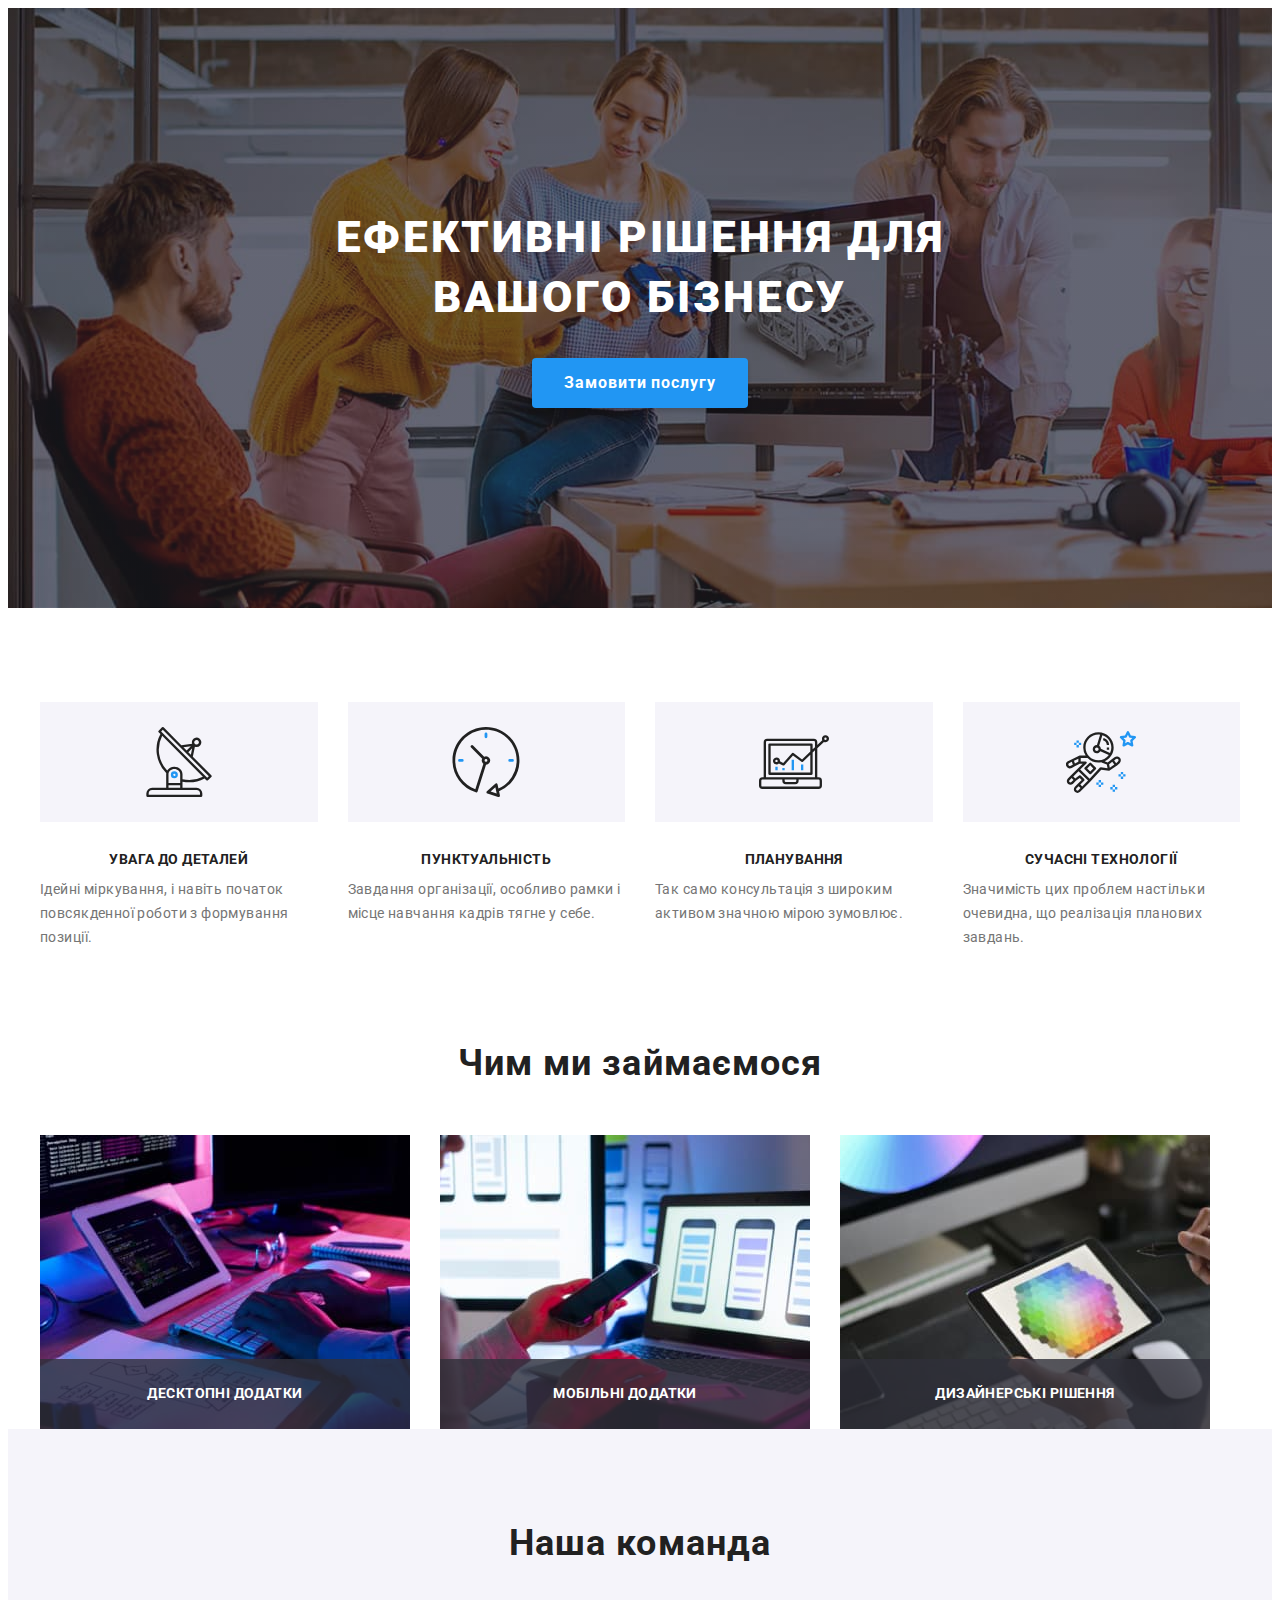
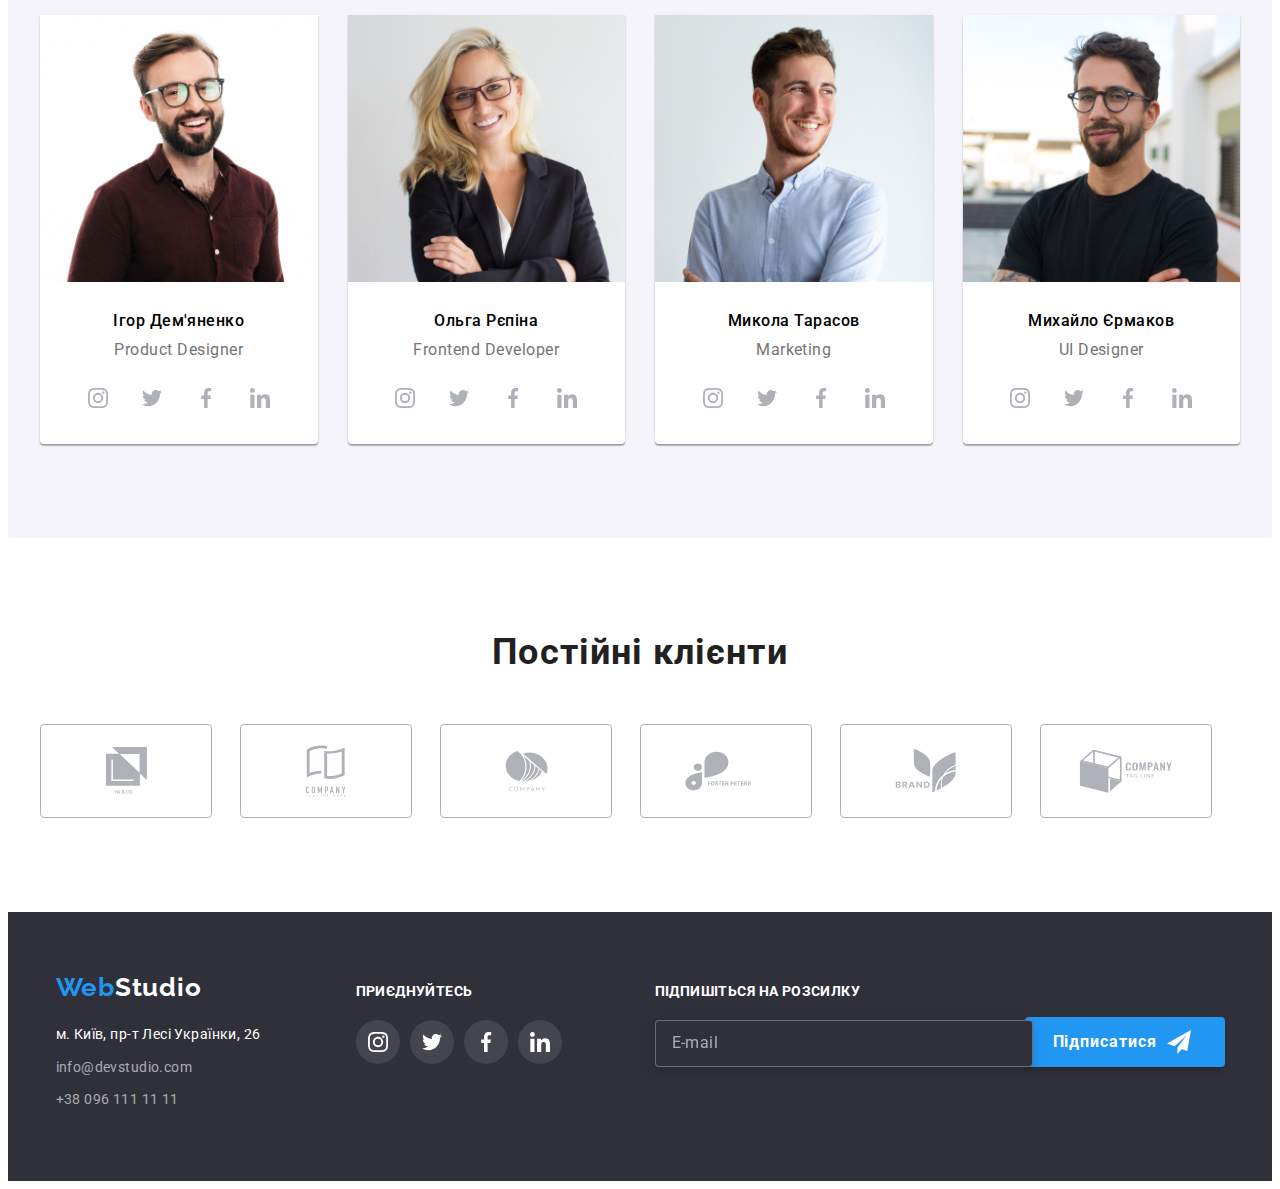
==== commit ea7ead75: "modal done" ====
--- a/index.html
+++ b/index.html
@@ -22,7 +22,7 @@
   </head>
   <body>
     <!-------------------- Шапка ---------------------->
-    <header class="header">
+    <!-- <header class="header">
       <div class="container header__container">
         <nav class="header__nav">
           <a href="./index.html" class="header__logo">Web<span>Studio</span></a>
@@ -57,7 +57,7 @@
           </li>
         </ul>
       </div>
-    </header>
+    </header> -->
     <main>
       <!------------------------------------- Герой ------------------------------------->
       <section class="hero">
--- a/css/main.min.css
+++ b/css/main.min.css
@@ -1 +1 @@
-h1,h2,h3,h4,h5,h6,ul,p{margin:0px;padding:0px;border:0px}address{font-style:normal}a{text-decoration:none}img{display:block;max-width:100%;height:auto}.container{width:100%;padding-left:15px;padding-right:15px;margin:0 auto}@media screen and (min-width: 480px){.container{width:480px}}@media screen and (min-width: 768px){.container{width:768px}}@media screen and (min-width: 1200px){.container{width:1200px}}.visually-hidden{position:absolute;white-space:nowrap;width:1px;height:1px;overflow:hidden;border:0;padding:0;clip:rect(0 0 0 0);-webkit-clip-path:inset(50%);clip-path:inset(50%);margin:-1px}.header__logo{font-family:"Raleway",sans-serif;font-weight:700;font-size:26px;line-height:1.19;letter-spacing:.03em;color:#2196f3;text-decoration:none;display:inline-block;margin-right:93px}.header__logo>span{font-family:"Raleway",sans-serif;font-weight:700;font-size:26px;line-height:1.19;letter-spacing:.03em;color:#212121;display:inline-block}.header{border-bottom:1px solid #ececec}.header__container{display:flex}.header__nav{display:flex;align-items:center}.header__list{list-style:none;display:flex;gap:50px}.page{position:relative;text-decoration:none;font-family:"Roboto",sans-serif;font-weight:500;font-size:14px;line-height:1.14;letter-spacing:.02em;color:#212121;display:inline-block;padding-top:32px;padding-bottom:32px;transition:color 250ms cubic-bezier(0.4, 0, 0.2, 1)}.page:hover{color:#2196f3;transition:color 250ms cubic-bezier(0.4, 0, 0.2, 1)}.page:focus{color:#2196f3;transition:color 250ms cubic-bezier(0.4, 0, 0.2, 1)}.header-adress{list-style:none;display:flex;margin-left:auto;gap:50px;align-items:center}.header-adress__link{text-decoration:none;font-family:"Roboto",sans-serif;font-weight:500;font-size:14px;line-height:1.14;letter-spacing:.02em;color:#757575;display:inline-block;padding-top:32px;padding-bottom:32px;fill:#757575;display:flex;align-items:center;gap:10px;transition:color 250ms cubic-bezier(0.4, 0, 0.2, 1),fill 250ms cubic-bezier(0.4, 0, 0.2, 1)}.header-adress__link:hover{color:#2196f3;fill:#2196f3;transition:color 250ms cubic-bezier(0.4, 0, 0.2, 1),fill 250ms cubic-bezier(0.4, 0, 0.2, 1)}.header-adress__link:focus{color:#2196f3;fill:#2196f3;transition:color 250ms cubic-bezier(0.4, 0, 0.2, 1),fill 250ms cubic-bezier(0.4, 0, 0.2, 1)}.current{color:#2196f3}.current::after{content:"";position:absolute;background-color:#2196f3;border-radius:2px;width:100%;height:4px;left:0;bottom:0}.backdrop{position:fixed;width:100%;height:100%;top:0;left:0;opacity:1;background-color:rgba(0,0,0,.2);transition:visibility 250ms cubic-bezier(0.4, 0, 0.2, 1),opacity 250ms cubic-bezier(0.4, 0, 0.2, 1)}.backdrop.is-hidden{visibility:none;opacity:0;pointer-events:none}.backdrop.is-hidden>.modal{transform:scaleX(0)}.modal-button{position:absolute;top:10px;right:10px;display:flex;width:30px;height:30px;background:#fff;border:1px solid rgba(0,0,0,.1);border-radius:50%;cursor:pointer;align-items:center;justify-content:center;transition:border 250ms cubic-bezier(0.4, 0, 0.2, 1),fill 250ms cubic-bezier(0.4, 0, 0.2, 1)}.modal-button:hover{border:1px solid #2196f3;transition:border 250ms cubic-bezier(0.4, 0, 0.2, 1),fill 250ms cubic-bezier(0.4, 0, 0.2, 1);fill:#2196f3}.modal-button:focus{border:1px solid #2196f3;transition:border 250ms cubic-bezier(0.4, 0, 0.2, 1),fill 250ms cubic-bezier(0.4, 0, 0.2, 1);fill:#2196f3}.modal{position:absolute;width:528px;height:581px;top:50%;left:50%;translate:-50% -50%;padding:40px;background-color:#fff;box-shadow:0px 1px 3px rgba(0,0,0,.12),0px 1px 1px rgba(0,0,0,.14),0px 2px 1px rgba(0,0,0,.2);border-radius:4px;transform:scaleX(100%);transition:transform 1000ms cubic-bezier(0.4, 0, 0.2, 1)}.icon-modal-btn{transform:rotateZ(0deg);transition:transform 1000ms cubic-bezier(0.4, 0, 0.2, 1)}.modal-button:hover .icon-modal-btn,.modal-button:focus .icon-modal-btn{transform:rotateZ(360deg)}.modal-tittle{font-family:"Roboto",sans-serif;font-weight:700;font-size:20px;line-height:1.15;text-align:center;letter-spacing:.03em;color:#212121;margin-bottom:12px}.form-text-modal{display:block;font-family:"Roboto",sans-serif;font-weight:400;font-size:12px;line-height:1.1666666667;letter-spacing:.01em;margin-bottom:4px;color:#757575}.form-name-box{margin-bottom:10px}.form-tel-box{margin-bottom:10px}.form-email-box{margin-bottom:10px}.form-textarea-box{margin-bottom:20px}.input-modal{width:100%;height:40px;padding-left:42px;border:1px solid rgba(33,33,33,.2);border-radius:4px}.textarea{font-family:"Roboto";font-style:normal;font-weight:400;font-size:12px;line-height:14px;letter-spacing:.01em;width:100%;border:1px solid rgba(33,33,33,.2);border-radius:4px;resize:none;padding-top:12px;padding-left:16px}.textarea:focus{outline:rgba(0,0,0,0);border-color:#2196f3}.textarea::-moz-placeholder{font-family:"Roboto",sans-serif;font-weight:400;font-size:12px;line-height:1.16;letter-spacing:.01em;color:rgba(117,117,117,.5)}.textarea:-ms-input-placeholder{font-family:"Roboto",sans-serif;font-weight:400;font-size:12px;line-height:1.16;letter-spacing:.01em;color:rgba(117,117,117,.5)}.textarea::placeholder{font-family:"Roboto",sans-serif;font-weight:400;font-size:12px;line-height:1.16;letter-spacing:.01em;color:rgba(117,117,117,.5)}.modal-checkbox{position:absolute;white-space:nowrap;width:1px;height:1px;overflow:hidden;border:0;padding:0;clip:rect(0 0 0 0);-webkit-clip-path:inset(50%);clip-path:inset(50%);margin:-1px}.checkbox-flex{display:flex;justify-content:center;align-items:center;margin-bottom:30px}.checkbox-text{display:flex;font-family:"Roboto",sans-serif;font-weight:400;font-size:14px;line-height:1.71;letter-spacing:.03em;color:#757575;align-items:center;gap:8px}.checkbox-link{color:#2196f3;text-decoration:underline}.span-icon{width:16px;height:15px;border:2px solid #212121;border-radius:4px;cursor:pointer;margin-right:8px}.modal-checkbox:checked+.span-icon{border:rgba(0,0,0,0);background-image:url(../images/icon-check.svg);background-position:center;background-repeat:no-repeat;background-size:contain;background-color:#2196f3}.form-modal-btn{display:block;font-family:"Roboto",sans-serif;font-weight:700;font-size:16px;line-height:1.87;margin:0 auto;padding:10px 52px;letter-spacing:.06em;color:#fff;background:#2196f3;box-shadow:0px 4px 4px rgba(0,0,0,.15);border-radius:4px;border:none;cursor:pointer;transition:background-color 250ms cubic-bezier(0.4, 0, 0.2, 1),box-shadow 250ms cubic-bezier(0.4, 0, 0.2, 1)}.form-modal-btn:hover{background-color:#188ce8;transition:background-color 250ms cubic-bezier(0.4, 0, 0.2, 1),box-shadow 250ms cubic-bezier(0.4, 0, 0.2, 1)}.form-modal-btn:focus{background-color:#188ce8;transition:background-color 250ms cubic-bezier(0.4, 0, 0.2, 1),box-shadow 250ms cubic-bezier(0.4, 0, 0.2, 1)}.input-wrap{position:relative}.icon-modal{position:absolute;left:12px;top:50%;transform:translateY(-50%)}.input-modal:focus{outline:rgba(0,0,0,0);border:1px solid #2196f3}.input-modal:focus+.icon-modal{fill:#2196f3}.hero{background-color:#c4c4c4;background-image:linear-gradient(to right, rgba(47, 48, 58, 0.4), rgba(47, 48, 58, 0.4)),url(../images/background-mobile.jpg);background-repeat:no-repeat;background-size:cover;background-position:left;text-align:center;padding-top:118px;padding-bottom:118px;max-width:1600px;margin:0 auto}@media(min-device-pixel-ratio: 2),(-webkit-min-device-pixel-ratio: 2),(min-resolution: 192dpi),(min-resolution: 2dppx){.hero{background-image:linear-gradient(to right, rgba(47, 48, 58, 0.4), rgba(47, 48, 58, 0.4)),url(../images/background-mobile2x.jpg)}}@media screen and (min-width: 768px){.hero{background-image:linear-gradient(to right, rgba(47, 48, 58, 0.4), rgba(47, 48, 58, 0.4)),url(../images/background-tablet.jpg)}}@media screen and (min-width: 768px)and (min-device-pixel-ratio: 2),screen and (min-width: 768px)and (-webkit-min-device-pixel-ratio: 2),screen and (min-width: 768px)and (min-resolution: 192dpi),screen and (min-width: 768px)and (min-resolution: 2dppx){.hero{background-image:linear-gradient(to right, rgba(47, 48, 58, 0.4), rgba(47, 48, 58, 0.4)),url(../images/background-tablet2x.jpg)}}@media screen and (min-width: 1200px){.hero{background-image:linear-gradient(to right, rgba(47, 48, 58, 0.4), rgba(47, 48, 58, 0.4)),url(../images/background.jpg);padding-top:200px;padding-bottom:200px}}@media screen and (min-width: 1200px)and (min-device-pixel-ratio: 2),screen and (min-width: 1200px)and (-webkit-min-device-pixel-ratio: 2),screen and (min-width: 1200px)and (min-resolution: 192dpi),screen and (min-width: 1200px)and (min-resolution: 2dppx){.hero{background-image:linear-gradient(to right, rgba(47, 48, 58, 0.4), rgba(47, 48, 58, 0.4)),url(../images/background2x.jpg)}}.hero-h-one{font-family:"Roboto",sans-serif;font-style:normal;font-weight:900;font-size:26px;line-height:1.62;text-align:center;letter-spacing:.06em;text-transform:uppercase;color:#fff;margin:0 auto 30px}@media screen and (min-width: 1200px){.hero-h-one{font-family:"Roboto",sans-serif;font-weight:900;font-size:44px;line-height:1.36em;text-align:center;letter-spacing:.06em;text-transform:uppercase;color:#fff;text-align:center;max-width:696px;margin:0 auto 30px}}.hero-btn{font-family:"Roboto",sans-serif;font-weight:700;font-size:16px;line-height:1.87;letter-spacing:.06em;color:#fff;background:#2196f3;border-radius:4px;border:none;cursor:pointer;display:inline;width:200px;height:50px;box-shadow:0px 4px 4px rgba(0,0,0,.15);transition:background-color 250ms cubic-bezier(0.4, 0, 0.2, 1),box-shadow 250ms cubic-bezier(0.4, 0, 0.2, 1)}.hero-btn:hover{background:#188ce8;transition:background-color 250ms cubic-bezier(0.4, 0, 0.2, 1),box-shadow 250ms cubic-bezier(0.4, 0, 0.2, 1)}.hero-btn:focus{background:#188ce8;transition:background-color 250ms cubic-bezier(0.4, 0, 0.2, 1),box-shadow 250ms cubic-bezier(0.4, 0, 0.2, 1)}@media screen and (min-width: 1200px){.hero-btn{width:216px}}.btn{cursor:pointer;font-family:"Roboto",sans-serif;font-weight:500;font-size:16px;line-height:30px;display:flex;align-items:center;text-align:center;letter-spacing:.06em;color:#212121;background:#f5f4fa;border-radius:4px;border:none;transition:background-color 250ms cubic-bezier(0.4, 0, 0.2, 1),box-shadow 250ms cubic-bezier(0.4, 0, 0.2, 1)}.btn:hover{background-color:#2196f3;color:#fff;box-shadow:0px 3px 1px rgba(0,0,0,.1),0px 1px 2px rgba(0,0,0,.08),0px 2px 2px rgba(0,0,0,.12);border-radius:4px;transition:background-color 250ms cubic-bezier(0.4, 0, 0.2, 1),box-shadow 250ms cubic-bezier(0.4, 0, 0.2, 1)}.btn:focus{background-color:#2196f3;color:#fff;box-shadow:0px 3px 1px rgba(0,0,0,.1),0px 1px 2px rgba(0,0,0,.08),0px 2px 2px rgba(0,0,0,.12);border-radius:4px;transition:background-color 250ms cubic-bezier(0.4, 0, 0.2, 1),box-shadow 250ms cubic-bezier(0.4, 0, 0.2, 1)}.advantages{padding-top:60px;padding-bottom:60px}@media screen and (min-width: 1200px){.advantages{padding-top:94px;padding-bottom:94px}}.advantages__item{width:100%}.advantages__item:not(:last-child){margin-bottom:30px}@media screen and (min-width: 768px){.advantages__item:not(:last-child){margin:0}}@media screen and (min-width: 480px){.advantages__item{width:450px}}@media screen and (min-width: 768px){.advantages__item{width:calc((100% - 30px)/2);margin:0}}@media screen and (min-width: 1200px){.advantages__item{width:calc((100% - 90px)/4)}}.advantages-icon__box{background-color:#f5f4fa;width:100%;padding-top:25px;padding-bottom:25px}.advantages__icon{display:block;margin:0 auto}.advantages__list{list-style:none;display:block;gap:30px}@media screen and (min-width: 768px){.advantages__list{display:flex;flex-wrap:wrap}}.advantages__point{font-family:"Roboto",sans-serif;font-weight:700;font-size:14px;line-height:1.14;letter-spacing:.03em;text-transform:uppercase;color:#212121;margin-top:30px;text-align:center}.advantages__text{font-family:"Roboto",sans-serif;font-weight:400;font-size:14px;line-height:1.71;letter-spacing:.03em;color:#757575;margin-top:10px}.about{display:none}@media screen and (min-width: 1200px){.about{display:unset;padding-top:94px;padding-bottom:94px}}.about__list{list-style:none;display:flex;align-items:center;gap:30px}.about__item{position:relative}.about-content{position:absolute;bottom:0;width:100%;padding-top:27px;padding-bottom:27px;background:rgba(47,48,58,.8)}.about__point{font-family:"Roboto",sans-serif;font-weight:700;font-size:14px;line-height:1.14;text-align:center;letter-spacing:.03em;text-transform:uppercase;color:#fff}.about__container{text-align:center}.about__title{font-family:"Roboto",sans-serif;font-weight:700;font-size:28px;line-height:1.17;letter-spacing:.03em;color:#212121;margin-bottom:50px}@media screen and (min-width: 1200px){.about__title{font-size:36px;line-height:1.16}}.team{background:#f5f4fa;padding-top:60px;padding-bottom:60px}@media screen and (min-width: 1200px){.team{padding-top:94px;padding-bottom:94px}}.team-container{margin:0 auto;text-align:center}.team-list{list-style:none;display:block}@media screen and (min-width: 768px){.team-list{display:flex;flex-wrap:wrap;gap:30px}}.team-item{margin:0 auto;background:#fff;padding-bottom:24px;border-radius:0px 0px 4px 4px;flex-wrap:wrap;max-width:450px;height:auto;box-shadow:0px 1px 3px rgba(0,0,0,.12),0px 1px 1px rgba(0,0,0,.14),0px 2px 1px rgba(0,0,0,.2);border-radius:0px 0px 4px 4px}.team-item:not(:last-child){margin-bottom:30px}@media screen and (min-width: 768px){.team-item:not(:last-child){margin-bottom:0}}@media screen and (min-width: 768px){.team-item{width:calc((100% - 30px)/2)}}@media screen and (min-width: 1200px){.team-item{width:calc((100% - 90px)/4)}}.team-icon-list{display:flex;list-style:none;justify-content:center;gap:10px;margin-top:16px}.team-icon-link{display:flex;background-color:#fff;width:44px;height:44px;align-items:center;justify-content:center;border-radius:50%;fill:#afb1b8;transition:background-color 250ms cubic-bezier(0.4, 0, 0.2, 1),fill 250ms cubic-bezier(0.4, 0, 0.2, 1)}.team-icon-link:hover{fill:#fff;background-color:#2196f3;transition:background-color 250ms cubic-bezier(0.4, 0, 0.2, 1),fill 250ms cubic-bezier(0.4, 0, 0.2, 1)}.team-icon-link:focus{fill:#fff;background-color:#2196f3;transition:background-color 250ms cubic-bezier(0.4, 0, 0.2, 1),fill 250ms cubic-bezier(0.4, 0, 0.2, 1)}.team-h-two{font-family:"Roboto",sans-serif;font-weight:700;font-size:28px;line-height:1.17;letter-spacing:.03em;color:#212121;margin-bottom:50px}@media screen and (min-width: 1200px){.team-h-two{font-size:36px;line-height:1.16}}.team-h-three{font-family:"Roboto",sans-serif;font-weight:500;font-size:16px;line-height:1.18;letter-spacing:.03em;margin-top:30px}.team-text{font-family:"Roboto",sans-serif;font-weight:400;font-size:16px;line-height:1.18;letter-spacing:.03em;color:#757575;margin-top:10px}.clients{padding-top:60px;padding-bottom:60px}@media screen and (min-width: 1200px){.clients{padding-top:94px;padding-bottom:94px}}.client-h-two{font-family:"Roboto",sans-serif;font-weight:700;font-size:28px;line-height:1.17;text-align:center;letter-spacing:.03em;color:#212121;margin-bottom:50px}@media screen and (min-width: 1200px){.client-h-two{font-size:36px;line-height:1.16}}.client-icon-list{display:flex;flex-wrap:wrap;list-style:none;gap:30px}.client-icon-item{width:calc((100% - 30px)/2)}@media screen and (min-width: 768px){.client-icon-item{width:calc((100% - 60px)/3)}}@media screen and (min-width: 1200px){.client-icon-item{width:170px}}.client-icon-link{fill:#afb1b8;align-items:center;justify-content:center;display:flex;border:1px solid #afb1b8;border-radius:4px;width:100%;height:92px;transition:fill 250ms cubic-bezier(0.4, 0, 0.2, 1),border 250ms cubic-bezier(0.4, 0, 0.2, 1)}.client-icon-link:hover{fill:#2196f3;border:1px solid #2196f3;transition:fill 250ms cubic-bezier(0.4, 0, 0.2, 1),border 250ms cubic-bezier(0.4, 0, 0.2, 1)}.client-icon-link:focus{fill:#2196f3;border:1px solid #2196f3;transition:fill 250ms cubic-bezier(0.4, 0, 0.2, 1),border 250ms cubic-bezier(0.4, 0, 0.2, 1)}.works-list-top{list-style:none;display:flex;gap:8px;align-items:center;justify-content:center;margin-bottom:50px}.button-all{padding:6px 22px}.button-web{padding:6px 22px}.button-add{padding:6px 22px}.button-design{padding:6px 22px}.button-mark{padding:6px 22px}.works{padding-top:94px;padding-bottom:94px}.works-list-bottom{list-style:none;display:flex;flex-wrap:wrap;gap:30px}.works-link{display:inline-block;transition:box-shadow 250ms cubic-bezier(0.4, 0, 0.2, 1)}.works-link:hover{box-shadow:0px 1px 1px rgba(0,0,0,.12),0px 4px 4px rgba(0,0,0,.06),1px 4px 6px rgba(0,0,0,.16);transition:box-shadow 250ms cubic-bezier(0.4, 0, 0.2, 1)}.works-link:focus{box-shadow:0px 1px 1px rgba(0,0,0,.12),0px 4px 4px rgba(0,0,0,.06),1px 4px 6px rgba(0,0,0,.16);transition:box-shadow 250ms cubic-bezier(0.4, 0, 0.2, 1)}.works-list-btn{display:flex}.works-h-two{font-family:"Roboto",sans-serif;font-weight:700;font-size:18px;line-height:2;letter-spacing:.06em;color:#212121;margin-bottom:4px}.cards{flex-basis:calc((100% - 60px)/3)}.border-text-card{border-right:1px solid #eee;border-bottom:1px solid #eee;border-left:1px solid #eee;align-items:center;padding:20px 24px}.works-text{font-family:"Roboto";font-weight:400;font-size:16px;line-height:1.87;letter-spacing:.03em;color:#757575}.works-link:hover .works-text-box{transform:translateY(0)}.works-link:focus .works-text-box{transform:translateY(0)}.box{position:relative;overflow:hidden}.works-text-box{position:absolute;bottom:0;left:0;width:100%;height:100%;padding:63px 24px;font-family:"Roboto",sans-serif;font-weight:400;font-size:18px;line-height:1.55;letter-spacing:.03em;color:#fff;background-color:rgba(33,150,243,.9);transform:translateY(100%);transition:transform 250ms cubic-bezier(0.4, 0, 0.2, 1)}.footer__logo{font-family:"Raleway",sens-serif;font-weight:700;font-size:24px;line-height:1.16;letter-spacing:.03em;color:#2196f3;text-decoration:none;display:inline-block;margin-bottom:20px}@media screen and (min-width: 1200px){.footer__logo{font-size:26px;line-height:1.19}}.footer__logo>span{color:#fff}.footer{background-color:#2f303a;padding-top:60px;padding-bottom:60px}.footer-container{display:flex;flex-direction:column;align-items:baseline;text-align:center;align-items:center;justify-content:center;gap:60px}@media screen and (min-width: 768px){.footer-container{flex-direction:unset;flex-wrap:wrap}}@media screen and (min-width: 1200px){.footer-container{align-items:baseline;text-align:unset;flex-wrap:nowrap;gap:93px}}@media screen and (min-width: 768px){.footer-flex__wrapper{width:100%;display:flex;align-items:baseline;justify-content:center;gap:165px}}@media screen and (min-width: 1200px){.footer-flex__wrapper{align-items:baseline;justify-content:unset;width:unset;gap:70px}}.footer-box-one{width:230px}.footer-h-three{font-family:"Roboto",sans-serif;font-weight:700;font-size:14px;line-height:1.14;letter-spacing:.03em;text-transform:uppercase;color:#fff;margin-bottom:20px}.footer-icon-list{list-style:none;display:flex;gap:10px}.footer-icon-link{display:flex;background:rgba(255,255,255,.1);width:44px;height:44px;align-items:center;justify-content:center;border-radius:50%;fill:#fff;transition:background-color 250ms cubic-bezier(0.4, 0, 0.2, 1)}.footer-icon-link:hover{background:#2196f3;transition:background-color 250ms cubic-bezier(0.4, 0, 0.2, 1)}.footer-icon-link:focus{background:#2196f3;transition:background-color 250ms cubic-bezier(0.4, 0, 0.2, 1)}.footer-list{list-style:none}.footer-item{margin-bottom:9px}.map{font-family:"Roboto",sans-serif;font-weight:400;font-size:14px;line-height:1.71;letter-spacing:.03em;color:#fff;transition:color 250ms cubic-bezier(0.4, 0, 0.2, 1)}.map:focus{color:#2196f3;transition:color 250ms cubic-bezier(0.4, 0, 0.2, 1)}.map:hover{color:#2196f3;transition:color 250ms cubic-bezier(0.4, 0, 0.2, 1)}.footer-adress-link{font-family:"Roboto";font-weight:400;font-size:14px;line-height:1.71;letter-spacing:.03em;color:rgba(255,255,255,.6);transition:color 250ms cubic-bezier(0.4, 0, 0.2, 1)}.footer-adress-link:focus{color:#2196f3;transition:color 250ms cubic-bezier(0.4, 0, 0.2, 1)}.footer-adress-link:hover{color:#2196f3;transition:color 250ms cubic-bezier(0.4, 0, 0.2, 1)}.footer-box-three{width:100%}@media screen and (min-width: 768px){.footer-box-three{width:450px}}@media screen and (min-width: 1200px){.footer-box-three{width:570px}}.footer-form__label{width:100%}@media screen and (min-width: 1200px){.footer-form__label{width:358px}}.form-box{width:100%;display:flex;flex-direction:column;align-items:center;justify-content:center;gap:20px}@media screen and (min-width: 1200px){.form-box{align-items:flex-end;flex-direction:unset;gap:12px}}.form-text{font-family:"Roboto",sans-serif;font-weight:700;font-size:14px;line-height:1.14;letter-spacing:.03em;text-transform:uppercase;display:block;margin-bottom:20px;color:#fff}.form-btn{gap:10px;font-family:"Roboto",sans-serif;font-weight:700;font-size:16px;line-height:1.87;display:flex;align-items:center;text-align:center;letter-spacing:.06em;height:50px;bottom:0;width:200px;padding:10px 28px;color:#fff;cursor:pointer;background:#2196f3;box-shadow:0px 4px 4px rgba(0,0,0,.15);border-radius:4px;border-color:rgba(255,255,255,.3764705882);border:none;transition:background-color 250ms cubic-bezier(0.4, 0, 0.2, 1),box-shadow 250ms cubic-bezier(0.4, 0, 0.2, 1)}.form-btn:hover{background:#188ce8;transition:background-color 250ms cubic-bezier(0.4, 0, 0.2, 1),box-shadow 250ms cubic-bezier(0.4, 0, 0.2, 1)}.form-btn:focus{background:#188ce8;transition:background-color 250ms cubic-bezier(0.4, 0, 0.2, 1),box-shadow 250ms cubic-bezier(0.4, 0, 0.2, 1)}.form-input{width:100%;color:rgba(255,255,255,.3764705882);background-color:#2f303a;padding-top:15px;padding-bottom:15px;padding-left:16px;border:1px solid rgba(255,255,255,.3);filter:drop-shadow(0px 4px 4px rgba(0, 0, 0, 0.15));border-radius:4px}.form-input:focus{outline:rgba(0,0,0,0);border-color:#2196f3}.form-input::-moz-placeholder{font-family:"Roboto",sans-serif;font-weight:400;font-size:16px;line-height:1.25;align-items:center;letter-spacing:.03em;color:rgba(255,255,255,.6)}.form-input:-ms-input-placeholder{font-family:"Roboto",sans-serif;font-weight:400;font-size:16px;line-height:1.25;align-items:center;letter-spacing:.03em;color:rgba(255,255,255,.6)}.form-input::placeholder{font-family:"Roboto",sans-serif;font-weight:400;font-size:16px;line-height:1.25;align-items:center;letter-spacing:.03em;color:rgba(255,255,255,.6)}/*# sourceMappingURL=main.min.css.map */+h1,h2,h3,h4,h5,h6,ul,p{margin:0px;padding:0px;border:0px}address{font-style:normal}a{text-decoration:none}img{display:block;max-width:100%;height:auto}.container{width:100%;padding-left:15px;padding-right:15px;margin:0 auto}@media screen and (min-width: 480px){.container{width:480px}}@media screen and (min-width: 768px){.container{width:768px}}@media screen and (min-width: 1200px){.container{width:1200px}}.visually-hidden{position:absolute;white-space:nowrap;width:1px;height:1px;overflow:hidden;border:0;padding:0;clip:rect(0 0 0 0);-webkit-clip-path:inset(50%);clip-path:inset(50%);margin:-1px}.header__logo{font-family:"Raleway",sans-serif;font-weight:700;font-size:26px;line-height:1.19;letter-spacing:.03em;color:#2196f3;text-decoration:none;display:inline-block;margin-right:93px}.header__logo>span{font-family:"Raleway",sans-serif;font-weight:700;font-size:26px;line-height:1.19;letter-spacing:.03em;color:#212121;display:inline-block}.header{border-bottom:1px solid #ececec}.header__container{display:flex}.header__nav{display:flex;align-items:center}.header__list{list-style:none;display:flex;gap:50px}.page{position:relative;text-decoration:none;font-family:"Roboto",sans-serif;font-weight:500;font-size:14px;line-height:1.14;letter-spacing:.02em;color:#212121;display:inline-block;padding-top:32px;padding-bottom:32px;transition:color 250ms cubic-bezier(0.4, 0, 0.2, 1)}.page:hover{color:#2196f3;transition:color 250ms cubic-bezier(0.4, 0, 0.2, 1)}.page:focus{color:#2196f3;transition:color 250ms cubic-bezier(0.4, 0, 0.2, 1)}.header-adress{list-style:none;display:flex;margin-left:auto;gap:50px;align-items:center}.header-adress__link{text-decoration:none;font-family:"Roboto",sans-serif;font-weight:500;font-size:14px;line-height:1.14;letter-spacing:.02em;color:#757575;display:inline-block;padding-top:32px;padding-bottom:32px;fill:#757575;display:flex;align-items:center;gap:10px;transition:color 250ms cubic-bezier(0.4, 0, 0.2, 1),fill 250ms cubic-bezier(0.4, 0, 0.2, 1)}.header-adress__link:hover{color:#2196f3;fill:#2196f3;transition:color 250ms cubic-bezier(0.4, 0, 0.2, 1),fill 250ms cubic-bezier(0.4, 0, 0.2, 1)}.header-adress__link:focus{color:#2196f3;fill:#2196f3;transition:color 250ms cubic-bezier(0.4, 0, 0.2, 1),fill 250ms cubic-bezier(0.4, 0, 0.2, 1)}.current{color:#2196f3}.current::after{content:"";position:absolute;background-color:#2196f3;border-radius:2px;width:100%;height:4px;left:0;bottom:0}.backdrop{position:fixed;width:100%;height:100%;top:0;left:0;opacity:1;background-color:rgba(0,0,0,.2);transition:visibility 250ms cubic-bezier(0.4, 0, 0.2, 1),opacity 250ms cubic-bezier(0.4, 0, 0.2, 1)}.backdrop.is-hidden{visibility:none;opacity:0;pointer-events:none}.backdrop.is-hidden>.modal{transform:scaleX(0)}.modal-button{position:absolute;top:10px;right:10px;display:flex;width:30px;height:30px;background:#fff;border:1px solid rgba(0,0,0,.1);border-radius:50%;cursor:pointer;align-items:center;justify-content:center;transition:border 250ms cubic-bezier(0.4, 0, 0.2, 1),fill 250ms cubic-bezier(0.4, 0, 0.2, 1)}.modal-button:hover{border:1px solid #2196f3;transition:border 250ms cubic-bezier(0.4, 0, 0.2, 1),fill 250ms cubic-bezier(0.4, 0, 0.2, 1);fill:#2196f3}.modal-button:focus{border:1px solid #2196f3;transition:border 250ms cubic-bezier(0.4, 0, 0.2, 1),fill 250ms cubic-bezier(0.4, 0, 0.2, 1);fill:#2196f3}.modal{position:absolute;width:100%;height:auto;top:50%;left:50%;translate:-50% -50%;padding:40px;background-color:#fff;box-shadow:0px 1px 3px rgba(0,0,0,.12),0px 1px 1px rgba(0,0,0,.14),0px 2px 1px rgba(0,0,0,.2);border-radius:4px;transform:scaleX(100%);transition:transform 1000ms cubic-bezier(0.4, 0, 0.2, 1)}@media screen and (min-width: 480px){.modal{width:450px;height:609px}}@media screen and (min-width: 1200px){.modal{width:528px;height:581px}}.icon-modal-btn{transform:rotateZ(0deg);transition:transform 1000ms cubic-bezier(0.4, 0, 0.2, 1)}.modal-button:hover .icon-modal-btn,.modal-button:focus .icon-modal-btn{transform:rotateZ(360deg)}.modal-tittle{font-family:"Roboto",sans-serif;font-weight:700;font-size:20px;line-height:1.15;text-align:center;letter-spacing:.03em;color:#212121;margin-bottom:12px}.form-text-modal{display:block;font-family:"Roboto",sans-serif;font-weight:400;font-size:12px;line-height:1.1666666667;letter-spacing:.01em;margin-bottom:4px;color:#757575}.form-name-box{margin-bottom:10px}.form-tel-box{margin-bottom:10px}.form-email-box{margin-bottom:10px}.form-textarea-box{margin-bottom:20px}.input-modal{width:100%;height:40px;padding-left:42px;border:1px solid rgba(33,33,33,.2);border-radius:4px}.textarea{font-family:"Roboto";font-style:normal;font-weight:400;font-size:12px;line-height:14px;letter-spacing:.01em;width:100%;border:1px solid rgba(33,33,33,.2);border-radius:4px;resize:none;padding-top:12px;padding-left:16px}.textarea:focus{outline:rgba(0,0,0,0);border-color:#2196f3}.textarea::-moz-placeholder{font-family:"Roboto",sans-serif;font-weight:400;font-size:12px;line-height:1.16;letter-spacing:.01em;color:rgba(117,117,117,.5)}.textarea:-ms-input-placeholder{font-family:"Roboto",sans-serif;font-weight:400;font-size:12px;line-height:1.16;letter-spacing:.01em;color:rgba(117,117,117,.5)}.textarea::placeholder{font-family:"Roboto",sans-serif;font-weight:400;font-size:12px;line-height:1.16;letter-spacing:.01em;color:rgba(117,117,117,.5)}.modal-checkbox{position:absolute;white-space:nowrap;width:1px;height:1px;overflow:hidden;border:0;padding:0;clip:rect(0 0 0 0);-webkit-clip-path:inset(50%);clip-path:inset(50%);margin:-1px}.checkbox-flex{display:flex;justify-content:center;align-items:center;margin-bottom:30px}.checkbox-text{display:flex;font-family:"Roboto",sans-serif;font-weight:400;font-size:12px;line-height:1.16;letter-spacing:.03em;color:#757575;align-items:center;gap:8px}@media screen and (min-width: 1200px){.checkbox-text{font-size:14px;line-height:1.71}}.checkbox-link{color:#2196f3;text-decoration:underline;font-size:12px;line-height:1.16}@media screen and (min-width: 1200px){.checkbox-link{font-size:14px;line-height:1.71}}.span-icon{width:16px;height:15px;border:2px solid #212121;border-radius:4px;cursor:pointer;margin-right:8px}.modal-checkbox:checked+.span-icon{border:rgba(0,0,0,0);background-image:url(../images/icon-check.svg);background-position:center;background-repeat:no-repeat;background-size:contain;background-color:#2196f3}.form-modal-btn{display:block;font-family:"Roboto",sans-serif;font-weight:700;font-size:16px;line-height:1.87;max-width:200px;width:100%;margin:0 auto;padding:10px 52px;letter-spacing:.06em;color:#fff;background:#2196f3;box-shadow:0px 4px 4px rgba(0,0,0,.15);border-radius:4px;border:none;cursor:pointer;transition:background-color 250ms cubic-bezier(0.4, 0, 0.2, 1),box-shadow 250ms cubic-bezier(0.4, 0, 0.2, 1)}@media screen and (max-width: 320px){.form-modal-btn{font-size:5vw}}.form-modal-btn:hover{background-color:#188ce8;transition:background-color 250ms cubic-bezier(0.4, 0, 0.2, 1),box-shadow 250ms cubic-bezier(0.4, 0, 0.2, 1)}.form-modal-btn:focus{background-color:#188ce8;transition:background-color 250ms cubic-bezier(0.4, 0, 0.2, 1),box-shadow 250ms cubic-bezier(0.4, 0, 0.2, 1)}.input-wrap{position:relative}.icon-modal{position:absolute;left:12px;top:50%;transform:translateY(-50%)}.input-modal:focus{outline:rgba(0,0,0,0);border:1px solid #2196f3}.input-modal:focus+.icon-modal{fill:#2196f3}.hero{background-color:#c4c4c4;background-image:linear-gradient(to right, rgba(47, 48, 58, 0.4), rgba(47, 48, 58, 0.4)),url(../images/background-mobile.jpg);background-repeat:no-repeat;background-size:cover;background-position:left;text-align:center;padding-top:118px;padding-bottom:118px;max-width:1600px;margin:0 auto}@media(min-device-pixel-ratio: 2),(-webkit-min-device-pixel-ratio: 2),(min-resolution: 192dpi),(min-resolution: 2dppx){.hero{background-image:linear-gradient(to right, rgba(47, 48, 58, 0.4), rgba(47, 48, 58, 0.4)),url(../images/background-mobile2x.jpg)}}@media screen and (min-width: 768px){.hero{background-image:linear-gradient(to right, rgba(47, 48, 58, 0.4), rgba(47, 48, 58, 0.4)),url(../images/background-tablet.jpg)}}@media screen and (min-width: 768px)and (min-device-pixel-ratio: 2),screen and (min-width: 768px)and (-webkit-min-device-pixel-ratio: 2),screen and (min-width: 768px)and (min-resolution: 192dpi),screen and (min-width: 768px)and (min-resolution: 2dppx){.hero{background-image:linear-gradient(to right, rgba(47, 48, 58, 0.4), rgba(47, 48, 58, 0.4)),url(../images/background-tablet2x.jpg)}}@media screen and (min-width: 1200px){.hero{background-image:linear-gradient(to right, rgba(47, 48, 58, 0.4), rgba(47, 48, 58, 0.4)),url(../images/background.jpg);padding-top:200px;padding-bottom:200px}}@media screen and (min-width: 1200px)and (min-device-pixel-ratio: 2),screen and (min-width: 1200px)and (-webkit-min-device-pixel-ratio: 2),screen and (min-width: 1200px)and (min-resolution: 192dpi),screen and (min-width: 1200px)and (min-resolution: 2dppx){.hero{background-image:linear-gradient(to right, rgba(47, 48, 58, 0.4), rgba(47, 48, 58, 0.4)),url(../images/background2x.jpg)}}.hero-h-one{font-family:"Roboto",sans-serif;font-style:normal;font-weight:900;font-size:26px;line-height:1.62;text-align:center;letter-spacing:.06em;text-transform:uppercase;color:#fff;margin:0 auto 30px}@media screen and (min-width: 1200px){.hero-h-one{font-family:"Roboto",sans-serif;font-weight:900;font-size:44px;line-height:1.36em;text-align:center;letter-spacing:.06em;text-transform:uppercase;color:#fff;text-align:center;max-width:696px;margin:0 auto 30px}}.hero-btn{font-family:"Roboto",sans-serif;font-weight:700;font-size:16px;line-height:1.87;letter-spacing:.06em;color:#fff;background:#2196f3;border-radius:4px;border:none;cursor:pointer;display:inline;width:200px;height:50px;box-shadow:0px 4px 4px rgba(0,0,0,.15);transition:background-color 250ms cubic-bezier(0.4, 0, 0.2, 1),box-shadow 250ms cubic-bezier(0.4, 0, 0.2, 1)}.hero-btn:hover{background:#188ce8;transition:background-color 250ms cubic-bezier(0.4, 0, 0.2, 1),box-shadow 250ms cubic-bezier(0.4, 0, 0.2, 1)}.hero-btn:focus{background:#188ce8;transition:background-color 250ms cubic-bezier(0.4, 0, 0.2, 1),box-shadow 250ms cubic-bezier(0.4, 0, 0.2, 1)}@media screen and (min-width: 1200px){.hero-btn{width:216px}}.btn{cursor:pointer;font-family:"Roboto",sans-serif;font-weight:500;font-size:16px;line-height:30px;display:flex;align-items:center;text-align:center;letter-spacing:.06em;color:#212121;background:#f5f4fa;border-radius:4px;border:none;transition:background-color 250ms cubic-bezier(0.4, 0, 0.2, 1),box-shadow 250ms cubic-bezier(0.4, 0, 0.2, 1)}.btn:hover{background-color:#2196f3;color:#fff;box-shadow:0px 3px 1px rgba(0,0,0,.1),0px 1px 2px rgba(0,0,0,.08),0px 2px 2px rgba(0,0,0,.12);border-radius:4px;transition:background-color 250ms cubic-bezier(0.4, 0, 0.2, 1),box-shadow 250ms cubic-bezier(0.4, 0, 0.2, 1)}.btn:focus{background-color:#2196f3;color:#fff;box-shadow:0px 3px 1px rgba(0,0,0,.1),0px 1px 2px rgba(0,0,0,.08),0px 2px 2px rgba(0,0,0,.12);border-radius:4px;transition:background-color 250ms cubic-bezier(0.4, 0, 0.2, 1),box-shadow 250ms cubic-bezier(0.4, 0, 0.2, 1)}.advantages{padding-top:60px;padding-bottom:60px}@media screen and (min-width: 1200px){.advantages{padding-top:94px;padding-bottom:94px}}.advantages__item{width:100%}.advantages__item:not(:last-child){margin-bottom:30px}@media screen and (min-width: 768px){.advantages__item:not(:last-child){margin:0}}@media screen and (min-width: 480px){.advantages__item{width:450px}}@media screen and (min-width: 768px){.advantages__item{width:calc((100% - 30px)/2);margin:0}}@media screen and (min-width: 1200px){.advantages__item{width:calc((100% - 90px)/4)}}.advantages-icon__box{background-color:#f5f4fa;width:100%;padding-top:25px;padding-bottom:25px}.advantages__icon{display:block;margin:0 auto}.advantages__list{list-style:none;display:block;gap:30px}@media screen and (min-width: 768px){.advantages__list{display:flex;flex-wrap:wrap}}.advantages__point{font-family:"Roboto",sans-serif;font-weight:700;font-size:14px;line-height:1.14;letter-spacing:.03em;text-transform:uppercase;color:#212121;margin-top:30px;text-align:center}.advantages__text{font-family:"Roboto",sans-serif;font-weight:400;font-size:14px;line-height:1.71;letter-spacing:.03em;color:#757575;margin-top:10px}.about{display:none}@media screen and (min-width: 1200px){.about{display:unset;padding-top:94px;padding-bottom:94px}}.about__list{list-style:none;display:flex;align-items:center;gap:30px}.about__item{position:relative}.about-content{position:absolute;bottom:0;width:100%;padding-top:27px;padding-bottom:27px;background:rgba(47,48,58,.8)}.about__point{font-family:"Roboto",sans-serif;font-weight:700;font-size:14px;line-height:1.14;text-align:center;letter-spacing:.03em;text-transform:uppercase;color:#fff}.about__container{text-align:center}.about__title{font-family:"Roboto",sans-serif;font-weight:700;font-size:28px;line-height:1.17;letter-spacing:.03em;color:#212121;margin-bottom:50px}@media screen and (min-width: 1200px){.about__title{font-size:36px;line-height:1.16}}.team{background:#f5f4fa;padding-top:60px;padding-bottom:60px}@media screen and (min-width: 1200px){.team{padding-top:94px;padding-bottom:94px}}.team-container{margin:0 auto;text-align:center}.team-list{list-style:none;display:block}@media screen and (min-width: 768px){.team-list{display:flex;flex-wrap:wrap;gap:30px}}.team-item{margin:0 auto;background:#fff;padding-bottom:24px;border-radius:0px 0px 4px 4px;flex-wrap:wrap;max-width:450px;height:auto;box-shadow:0px 1px 3px rgba(0,0,0,.12),0px 1px 1px rgba(0,0,0,.14),0px 2px 1px rgba(0,0,0,.2);border-radius:0px 0px 4px 4px}.team-item:not(:last-child){margin-bottom:30px}@media screen and (min-width: 768px){.team-item:not(:last-child){margin-bottom:0}}@media screen and (min-width: 768px){.team-item{width:calc((100% - 30px)/2)}}@media screen and (min-width: 1200px){.team-item{width:calc((100% - 90px)/4)}}.team-icon-list{display:flex;list-style:none;justify-content:center;gap:10px;margin-top:16px}.team-icon-link{display:flex;background-color:#fff;width:44px;height:44px;align-items:center;justify-content:center;border-radius:50%;fill:#afb1b8;transition:background-color 250ms cubic-bezier(0.4, 0, 0.2, 1),fill 250ms cubic-bezier(0.4, 0, 0.2, 1)}.team-icon-link:hover{fill:#fff;background-color:#2196f3;transition:background-color 250ms cubic-bezier(0.4, 0, 0.2, 1),fill 250ms cubic-bezier(0.4, 0, 0.2, 1)}.team-icon-link:focus{fill:#fff;background-color:#2196f3;transition:background-color 250ms cubic-bezier(0.4, 0, 0.2, 1),fill 250ms cubic-bezier(0.4, 0, 0.2, 1)}.team-h-two{font-family:"Roboto",sans-serif;font-weight:700;font-size:28px;line-height:1.17;letter-spacing:.03em;color:#212121;margin-bottom:50px}@media screen and (min-width: 1200px){.team-h-two{font-size:36px;line-height:1.16}}.team-h-three{font-family:"Roboto",sans-serif;font-weight:500;font-size:16px;line-height:1.18;letter-spacing:.03em;margin-top:30px}.team-text{font-family:"Roboto",sans-serif;font-weight:400;font-size:16px;line-height:1.18;letter-spacing:.03em;color:#757575;margin-top:10px}.clients{padding-top:60px;padding-bottom:60px}@media screen and (min-width: 1200px){.clients{padding-top:94px;padding-bottom:94px}}.client-h-two{font-family:"Roboto",sans-serif;font-weight:700;font-size:28px;line-height:1.17;text-align:center;letter-spacing:.03em;color:#212121;margin-bottom:50px}@media screen and (min-width: 1200px){.client-h-two{font-size:36px;line-height:1.16}}.client-icon-list{display:flex;flex-wrap:wrap;list-style:none;gap:30px}.client-icon-item{width:calc((100% - 30px)/2)}@media screen and (min-width: 768px){.client-icon-item{width:calc((100% - 60px)/3)}}@media screen and (min-width: 1200px){.client-icon-item{width:170px}}.client-icon-link{fill:#afb1b8;align-items:center;justify-content:center;display:flex;border:1px solid #afb1b8;border-radius:4px;width:100%;height:92px;transition:fill 250ms cubic-bezier(0.4, 0, 0.2, 1),border 250ms cubic-bezier(0.4, 0, 0.2, 1)}.client-icon-link:hover{fill:#2196f3;border:1px solid #2196f3;transition:fill 250ms cubic-bezier(0.4, 0, 0.2, 1),border 250ms cubic-bezier(0.4, 0, 0.2, 1)}.client-icon-link:focus{fill:#2196f3;border:1px solid #2196f3;transition:fill 250ms cubic-bezier(0.4, 0, 0.2, 1),border 250ms cubic-bezier(0.4, 0, 0.2, 1)}.works-list-top{list-style:none;display:flex;flex-wrap:wrap;gap:8px;align-items:center;margin-bottom:50px}@media screen and (min-width: 768px){.works-list-top{flex-wrap:nowrap;justify-content:center}}.button-all{padding:6px 22px}.button-web{padding:6px 22px}.button-add{padding:6px 22px}.button-design{padding:6px 22px}.button-mark{padding:6px 22px}.works{padding-top:60px;padding-bottom:60px}@media screen and (min-width: 1200px){.works{padding-top:94px;padding-bottom:94px}}.works-list-bottom{list-style:none;display:flex;flex-wrap:wrap;gap:30px}.works-link{display:inline-block;transition:box-shadow 250ms cubic-bezier(0.4, 0, 0.2, 1)}.works-link:hover{box-shadow:0px 1px 1px rgba(0,0,0,.12),0px 4px 4px rgba(0,0,0,.06),1px 4px 6px rgba(0,0,0,.16);transition:box-shadow 250ms cubic-bezier(0.4, 0, 0.2, 1)}.works-link:focus{box-shadow:0px 1px 1px rgba(0,0,0,.12),0px 4px 4px rgba(0,0,0,.06),1px 4px 6px rgba(0,0,0,.16);transition:box-shadow 250ms cubic-bezier(0.4, 0, 0.2, 1)}.works-list-btn{display:flex}.works-h-two{font-family:"Roboto",sans-serif;font-weight:700;font-size:18px;line-height:2;letter-spacing:.06em;color:#212121;margin-bottom:4px}.cards{flex-basis:calc((100% - 60px)/3)}.border-text-card{border-right:1px solid #eee;border-bottom:1px solid #eee;border-left:1px solid #eee;align-items:center;padding:20px 24px}.works-text{font-family:"Roboto";font-weight:400;font-size:16px;line-height:1.87;letter-spacing:.03em;color:#757575}.works-link:hover .works-text-box{transform:translateY(0)}.works-link:focus .works-text-box{transform:translateY(0)}.box{position:relative;overflow:hidden}.works-text-box{position:absolute;bottom:0;left:0;width:100%;height:100%;padding:63px 24px;font-family:"Roboto",sans-serif;font-weight:400;font-size:18px;line-height:1.55;letter-spacing:.03em;color:#fff;background-color:rgba(33,150,243,.9);transform:translateY(100%);transition:transform 250ms cubic-bezier(0.4, 0, 0.2, 1)}.footer__logo{font-family:"Raleway",sens-serif;font-weight:700;font-size:24px;line-height:1.16;letter-spacing:.03em;color:#2196f3;text-decoration:none;display:inline-block;margin-bottom:20px}@media screen and (min-width: 1200px){.footer__logo{font-size:26px;line-height:1.19}}.footer__logo>span{color:#fff}.footer{background-color:#2f303a;padding-top:60px;padding-bottom:60px}.footer-container{display:flex;flex-direction:column;align-items:baseline;text-align:center;align-items:center;justify-content:center;gap:60px}@media screen and (min-width: 768px){.footer-container{flex-direction:unset;flex-wrap:wrap}}@media screen and (min-width: 1200px){.footer-container{align-items:baseline;text-align:unset;flex-wrap:nowrap;gap:93px}}@media screen and (min-width: 768px){.footer-flex__wrapper{width:100%;display:flex;align-items:baseline;justify-content:center;gap:165px}}@media screen and (min-width: 1200px){.footer-flex__wrapper{align-items:baseline;justify-content:unset;width:unset;gap:70px}}.footer-box-one{width:230px}.footer-h-three{font-family:"Roboto",sans-serif;font-weight:700;font-size:14px;line-height:1.14;letter-spacing:.03em;text-transform:uppercase;color:#fff;margin-bottom:20px}.footer-icon-list{list-style:none;display:flex;gap:10px}.footer-icon-link{display:flex;background:rgba(255,255,255,.1);width:44px;height:44px;align-items:center;justify-content:center;border-radius:50%;fill:#fff;transition:background-color 250ms cubic-bezier(0.4, 0, 0.2, 1)}.footer-icon-link:hover{background:#2196f3;transition:background-color 250ms cubic-bezier(0.4, 0, 0.2, 1)}.footer-icon-link:focus{background:#2196f3;transition:background-color 250ms cubic-bezier(0.4, 0, 0.2, 1)}.footer-list{list-style:none}.footer-item{margin-bottom:9px}.map{font-family:"Roboto",sans-serif;font-weight:400;font-size:14px;line-height:1.71;letter-spacing:.03em;color:#fff;transition:color 250ms cubic-bezier(0.4, 0, 0.2, 1)}.map:focus{color:#2196f3;transition:color 250ms cubic-bezier(0.4, 0, 0.2, 1)}.map:hover{color:#2196f3;transition:color 250ms cubic-bezier(0.4, 0, 0.2, 1)}.footer-adress-link{font-family:"Roboto";font-weight:400;font-size:14px;line-height:1.71;letter-spacing:.03em;color:rgba(255,255,255,.6);transition:color 250ms cubic-bezier(0.4, 0, 0.2, 1)}.footer-adress-link:focus{color:#2196f3;transition:color 250ms cubic-bezier(0.4, 0, 0.2, 1)}.footer-adress-link:hover{color:#2196f3;transition:color 250ms cubic-bezier(0.4, 0, 0.2, 1)}.footer-box-three{width:100%}@media screen and (min-width: 768px){.footer-box-three{width:450px}}@media screen and (min-width: 1200px){.footer-box-three{width:570px}}.footer-form__label{width:100%}@media screen and (min-width: 1200px){.footer-form__label{width:358px}}.form-box{width:100%;display:flex;flex-direction:column;align-items:center;justify-content:center;gap:20px}@media screen and (min-width: 1200px){.form-box{align-items:flex-end;flex-direction:unset;gap:12px}}.form-text{font-family:"Roboto",sans-serif;font-weight:700;font-size:14px;line-height:1.14;letter-spacing:.03em;text-transform:uppercase;display:block;margin-bottom:20px;color:#fff}.form-btn{gap:10px;font-family:"Roboto",sans-serif;font-weight:700;font-size:16px;line-height:1.87;display:flex;align-items:center;text-align:center;letter-spacing:.06em;height:50px;bottom:0;width:200px;padding:10px 28px;color:#fff;cursor:pointer;background:#2196f3;box-shadow:0px 4px 4px rgba(0,0,0,.15);border-radius:4px;border-color:rgba(255,255,255,.3764705882);border:none;transition:background-color 250ms cubic-bezier(0.4, 0, 0.2, 1),box-shadow 250ms cubic-bezier(0.4, 0, 0.2, 1)}.form-btn:hover{background:#188ce8;transition:background-color 250ms cubic-bezier(0.4, 0, 0.2, 1),box-shadow 250ms cubic-bezier(0.4, 0, 0.2, 1)}.form-btn:focus{background:#188ce8;transition:background-color 250ms cubic-bezier(0.4, 0, 0.2, 1),box-shadow 250ms cubic-bezier(0.4, 0, 0.2, 1)}.form-input{width:100%;color:rgba(255,255,255,.3764705882);background-color:#2f303a;padding-top:15px;padding-bottom:15px;padding-left:16px;border:1px solid rgba(255,255,255,.3);filter:drop-shadow(0px 4px 4px rgba(0, 0, 0, 0.15));border-radius:4px}.form-input:focus{outline:rgba(0,0,0,0);border-color:#2196f3}.form-input::-moz-placeholder{font-family:"Roboto",sans-serif;font-weight:400;font-size:16px;line-height:1.25;align-items:center;letter-spacing:.03em;color:rgba(255,255,255,.6)}.form-input:-ms-input-placeholder{font-family:"Roboto",sans-serif;font-weight:400;font-size:16px;line-height:1.25;align-items:center;letter-spacing:.03em;color:rgba(255,255,255,.6)}.form-input::placeholder{font-family:"Roboto",sans-serif;font-weight:400;font-size:16px;line-height:1.25;align-items:center;letter-spacing:.03em;color:rgba(255,255,255,.6)}/*# sourceMappingURL=main.min.css.map */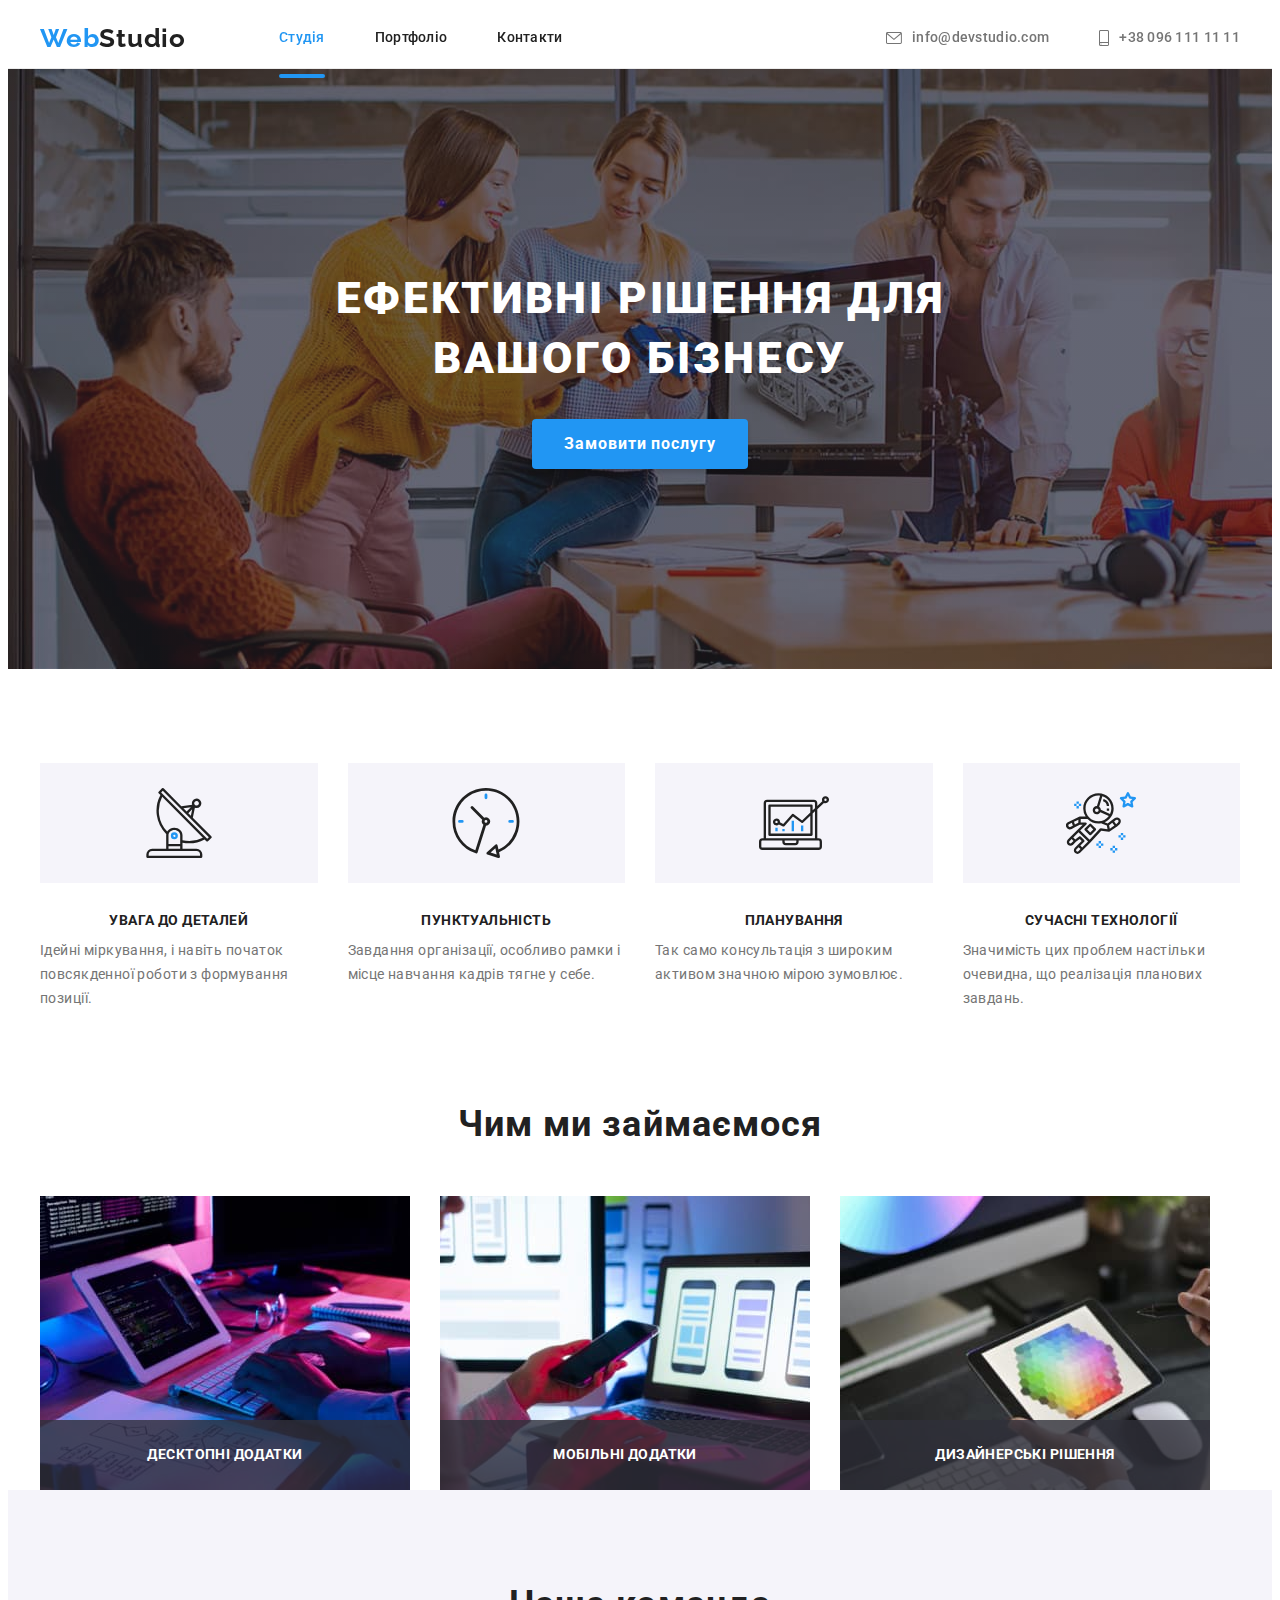
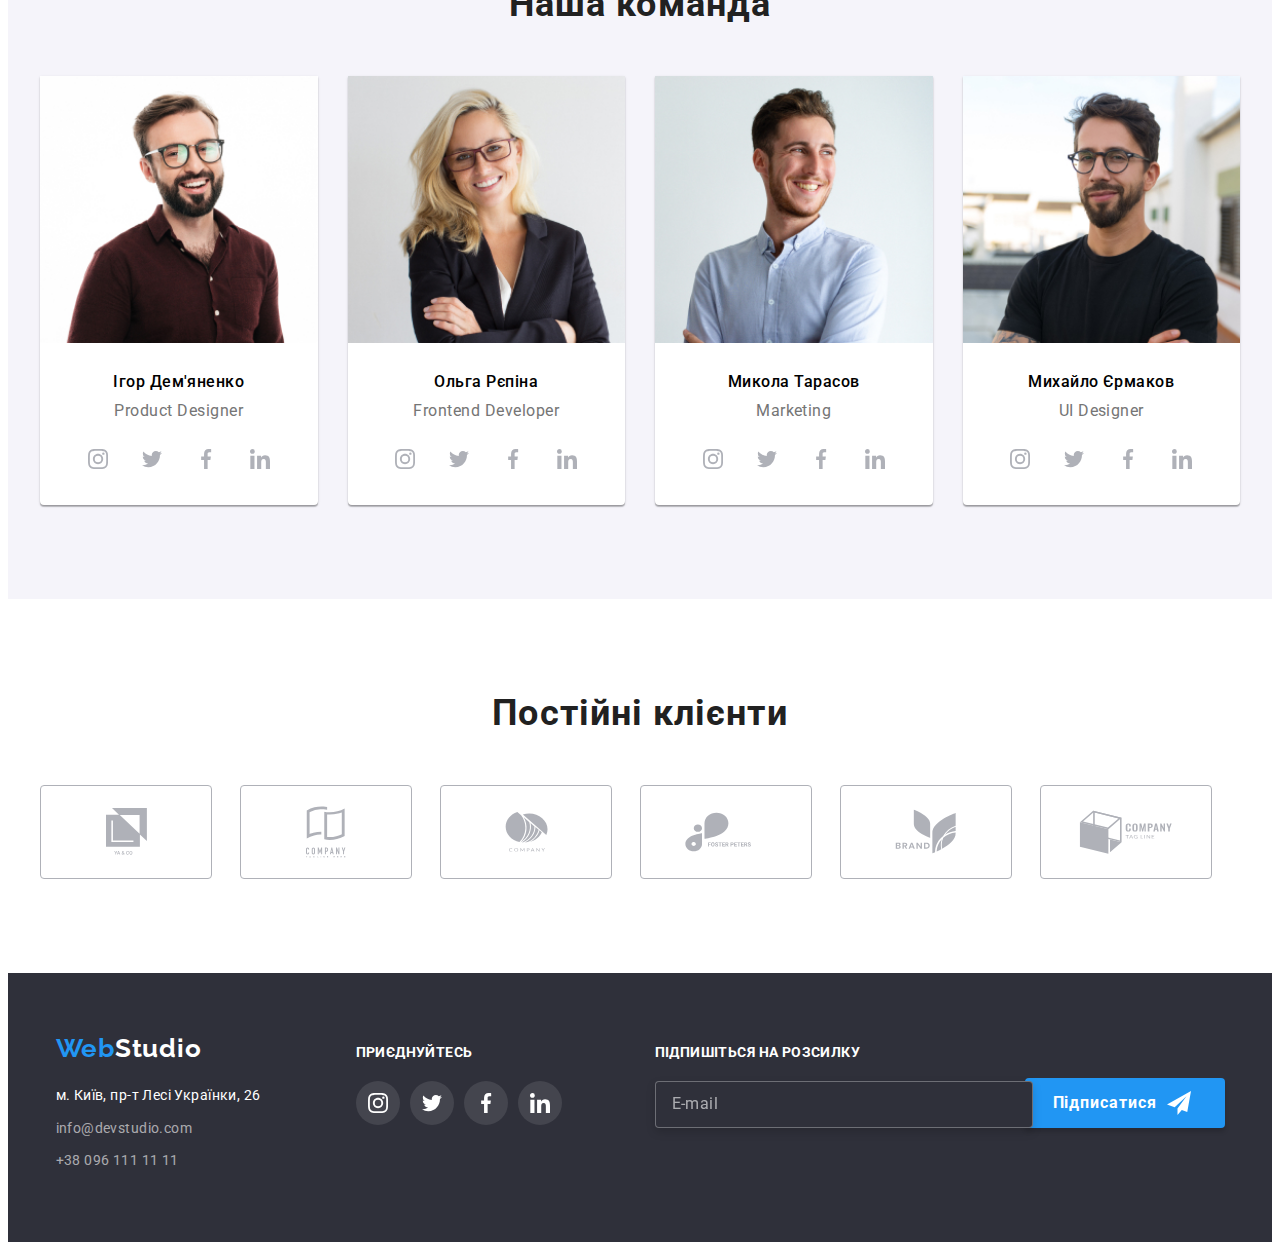
==== commit 17a5d64a: "menu done" ====
--- a/index.html
+++ b/index.html
@@ -22,8 +22,72 @@
   </head>
   <body>
     <!-------------------- Шапка ---------------------->
-    <!-- <header class="header">
+    <header class="header">
       <div class="container header__container">
+        <button type="button" class="menu-btn is-open" data-menu-button>
+          <svg
+            width="40"
+            height="40"
+            aria-label="Переключатель мобильного меню"
+            aria-expanded="false"
+          >
+            <use
+              class="menu-close"
+              href="./images/sprite.svg#icon-menu-open"
+            ></use>
+            <use
+              class="menu-open"
+              href="./images/sprite.svg#icon-menu-close"
+            ></use>
+          </svg>
+        </button>
+        <div class="menu" data-menu>
+          <div class="menu-wrapper">
+            <nav class="menu-nav">
+              <ul class="menu-nav__list">
+                <li class="menu-nav__item">
+                  <a class="menu-nav__link current-menu">Студія</a>
+                </li>
+                <li class="menu-nav__item">
+                  <a class="menu-nav__link" href="./portfolio.html"
+                    >Портфоліо</a
+                  >
+                </li>
+                <li class="menu-nav__item">
+                  <a class="menu-nav__link" href="#">Контакти</a>
+                </li>
+              </ul>
+            </nav>
+            <address class="menu-address">
+              <ul class="menu-address__list">
+                <li class="menu-address__item">
+                  <a href="tel:+380961111111" class="menu-address__tel"
+                    >+38 096 111 11 11</a
+                  >
+                </li>
+                <li class="menu-address__item">
+                  <a href="mailto:info@devstudio.com" class="menu-address__mail"
+                    >info@devstudio.com</a
+                  >
+                </li>
+              </ul>
+              <ul class="menu-soc__list">
+                <li class="menu-soc__item">
+                  <a class="menu-soc__link" href="#">Instagram</a>
+                </li>
+                <li class="menu-soc__item">
+                  <a class="menu-soc__link" href="#">Twitter</a>
+                </li>
+                <li class="menu-soc__item">
+                  <a class="menu-soc__link" href="#">Facebook</a>
+                </li>
+                <li class="menu-soc__item">
+                  <a class="menu-soc__link" href="#">LinkedIn</a>
+                </li>
+              </ul>
+            </address>
+          </div>
+        </div>
         <nav class="header__nav">
           <a href="./index.html" class="header__logo">Web<span>Studio</span></a>
           <ul class="header__list">
@@ -57,7 +121,7 @@
           </li>
         </ul>
       </div>
-    </header> -->
+    </header>
     <main>
       <!------------------------------------- Герой ------------------------------------->
       <section class="hero">
@@ -638,6 +702,7 @@
         </button>
       </div>
     </div>
-    <script src="./modal.js"></script>
+    <script src="./js/modal.js"></script>
+    <script src="./js/menu.js"></script>
   </body>
 </html>
--- a/css/main.min.css
+++ b/css/main.min.css
@@ -1 +1 @@
-h1,h2,h3,h4,h5,h6,ul,p{margin:0px;padding:0px;border:0px}address{font-style:normal}a{text-decoration:none}img{display:block;max-width:100%;height:auto}.container{width:100%;padding-left:15px;padding-right:15px;margin:0 auto}@media screen and (min-width: 480px){.container{width:480px}}@media screen and (min-width: 768px){.container{width:768px}}@media screen and (min-width: 1200px){.container{width:1200px}}.visually-hidden{position:absolute;white-space:nowrap;width:1px;height:1px;overflow:hidden;border:0;padding:0;clip:rect(0 0 0 0);-webkit-clip-path:inset(50%);clip-path:inset(50%);margin:-1px}.header__logo{font-family:"Raleway",sans-serif;font-weight:700;font-size:26px;line-height:1.19;letter-spacing:.03em;color:#2196f3;text-decoration:none;display:inline-block;margin-right:93px}.header__logo>span{font-family:"Raleway",sans-serif;font-weight:700;font-size:26px;line-height:1.19;letter-spacing:.03em;color:#212121;display:inline-block}.header{border-bottom:1px solid #ececec}.header__container{display:flex}.header__nav{display:flex;align-items:center}.header__list{list-style:none;display:flex;gap:50px}.page{position:relative;text-decoration:none;font-family:"Roboto",sans-serif;font-weight:500;font-size:14px;line-height:1.14;letter-spacing:.02em;color:#212121;display:inline-block;padding-top:32px;padding-bottom:32px;transition:color 250ms cubic-bezier(0.4, 0, 0.2, 1)}.page:hover{color:#2196f3;transition:color 250ms cubic-bezier(0.4, 0, 0.2, 1)}.page:focus{color:#2196f3;transition:color 250ms cubic-bezier(0.4, 0, 0.2, 1)}.header-adress{list-style:none;display:flex;margin-left:auto;gap:50px;align-items:center}.header-adress__link{text-decoration:none;font-family:"Roboto",sans-serif;font-weight:500;font-size:14px;line-height:1.14;letter-spacing:.02em;color:#757575;display:inline-block;padding-top:32px;padding-bottom:32px;fill:#757575;display:flex;align-items:center;gap:10px;transition:color 250ms cubic-bezier(0.4, 0, 0.2, 1),fill 250ms cubic-bezier(0.4, 0, 0.2, 1)}.header-adress__link:hover{color:#2196f3;fill:#2196f3;transition:color 250ms cubic-bezier(0.4, 0, 0.2, 1),fill 250ms cubic-bezier(0.4, 0, 0.2, 1)}.header-adress__link:focus{color:#2196f3;fill:#2196f3;transition:color 250ms cubic-bezier(0.4, 0, 0.2, 1),fill 250ms cubic-bezier(0.4, 0, 0.2, 1)}.current{color:#2196f3}.current::after{content:"";position:absolute;background-color:#2196f3;border-radius:2px;width:100%;height:4px;left:0;bottom:0}.backdrop{position:fixed;width:100%;height:100%;top:0;left:0;opacity:1;background-color:rgba(0,0,0,.2);transition:visibility 250ms cubic-bezier(0.4, 0, 0.2, 1),opacity 250ms cubic-bezier(0.4, 0, 0.2, 1)}.backdrop.is-hidden{visibility:none;opacity:0;pointer-events:none}.backdrop.is-hidden>.modal{transform:scaleX(0)}.modal-button{position:absolute;top:10px;right:10px;display:flex;width:30px;height:30px;background:#fff;border:1px solid rgba(0,0,0,.1);border-radius:50%;cursor:pointer;align-items:center;justify-content:center;transition:border 250ms cubic-bezier(0.4, 0, 0.2, 1),fill 250ms cubic-bezier(0.4, 0, 0.2, 1)}.modal-button:hover{border:1px solid #2196f3;transition:border 250ms cubic-bezier(0.4, 0, 0.2, 1),fill 250ms cubic-bezier(0.4, 0, 0.2, 1);fill:#2196f3}.modal-button:focus{border:1px solid #2196f3;transition:border 250ms cubic-bezier(0.4, 0, 0.2, 1),fill 250ms cubic-bezier(0.4, 0, 0.2, 1);fill:#2196f3}.modal{position:absolute;width:100%;height:auto;top:50%;left:50%;translate:-50% -50%;padding:40px;background-color:#fff;box-shadow:0px 1px 3px rgba(0,0,0,.12),0px 1px 1px rgba(0,0,0,.14),0px 2px 1px rgba(0,0,0,.2);border-radius:4px;transform:scaleX(100%);transition:transform 1000ms cubic-bezier(0.4, 0, 0.2, 1)}@media screen and (min-width: 480px){.modal{width:450px;height:609px}}@media screen and (min-width: 1200px){.modal{width:528px;height:581px}}.icon-modal-btn{transform:rotateZ(0deg);transition:transform 1000ms cubic-bezier(0.4, 0, 0.2, 1)}.modal-button:hover .icon-modal-btn,.modal-button:focus .icon-modal-btn{transform:rotateZ(360deg)}.modal-tittle{font-family:"Roboto",sans-serif;font-weight:700;font-size:20px;line-height:1.15;text-align:center;letter-spacing:.03em;color:#212121;margin-bottom:12px}.form-text-modal{display:block;font-family:"Roboto",sans-serif;font-weight:400;font-size:12px;line-height:1.1666666667;letter-spacing:.01em;margin-bottom:4px;color:#757575}.form-name-box{margin-bottom:10px}.form-tel-box{margin-bottom:10px}.form-email-box{margin-bottom:10px}.form-textarea-box{margin-bottom:20px}.input-modal{width:100%;height:40px;padding-left:42px;border:1px solid rgba(33,33,33,.2);border-radius:4px}.textarea{font-family:"Roboto";font-style:normal;font-weight:400;font-size:12px;line-height:14px;letter-spacing:.01em;width:100%;border:1px solid rgba(33,33,33,.2);border-radius:4px;resize:none;padding-top:12px;padding-left:16px}.textarea:focus{outline:rgba(0,0,0,0);border-color:#2196f3}.textarea::-moz-placeholder{font-family:"Roboto",sans-serif;font-weight:400;font-size:12px;line-height:1.16;letter-spacing:.01em;color:rgba(117,117,117,.5)}.textarea:-ms-input-placeholder{font-family:"Roboto",sans-serif;font-weight:400;font-size:12px;line-height:1.16;letter-spacing:.01em;color:rgba(117,117,117,.5)}.textarea::placeholder{font-family:"Roboto",sans-serif;font-weight:400;font-size:12px;line-height:1.16;letter-spacing:.01em;color:rgba(117,117,117,.5)}.modal-checkbox{position:absolute;white-space:nowrap;width:1px;height:1px;overflow:hidden;border:0;padding:0;clip:rect(0 0 0 0);-webkit-clip-path:inset(50%);clip-path:inset(50%);margin:-1px}.checkbox-flex{display:flex;justify-content:center;align-items:center;margin-bottom:30px}.checkbox-text{display:flex;font-family:"Roboto",sans-serif;font-weight:400;font-size:12px;line-height:1.16;letter-spacing:.03em;color:#757575;align-items:center;gap:8px}@media screen and (min-width: 1200px){.checkbox-text{font-size:14px;line-height:1.71}}.checkbox-link{color:#2196f3;text-decoration:underline;font-size:12px;line-height:1.16}@media screen and (min-width: 1200px){.checkbox-link{font-size:14px;line-height:1.71}}.span-icon{width:16px;height:15px;border:2px solid #212121;border-radius:4px;cursor:pointer;margin-right:8px}.modal-checkbox:checked+.span-icon{border:rgba(0,0,0,0);background-image:url(../images/icon-check.svg);background-position:center;background-repeat:no-repeat;background-size:contain;background-color:#2196f3}.form-modal-btn{display:block;font-family:"Roboto",sans-serif;font-weight:700;font-size:16px;line-height:1.87;max-width:200px;width:100%;margin:0 auto;padding:10px 52px;letter-spacing:.06em;color:#fff;background:#2196f3;box-shadow:0px 4px 4px rgba(0,0,0,.15);border-radius:4px;border:none;cursor:pointer;transition:background-color 250ms cubic-bezier(0.4, 0, 0.2, 1),box-shadow 250ms cubic-bezier(0.4, 0, 0.2, 1)}@media screen and (max-width: 320px){.form-modal-btn{font-size:5vw}}.form-modal-btn:hover{background-color:#188ce8;transition:background-color 250ms cubic-bezier(0.4, 0, 0.2, 1),box-shadow 250ms cubic-bezier(0.4, 0, 0.2, 1)}.form-modal-btn:focus{background-color:#188ce8;transition:background-color 250ms cubic-bezier(0.4, 0, 0.2, 1),box-shadow 250ms cubic-bezier(0.4, 0, 0.2, 1)}.input-wrap{position:relative}.icon-modal{position:absolute;left:12px;top:50%;transform:translateY(-50%)}.input-modal:focus{outline:rgba(0,0,0,0);border:1px solid #2196f3}.input-modal:focus+.icon-modal{fill:#2196f3}.hero{background-color:#c4c4c4;background-image:linear-gradient(to right, rgba(47, 48, 58, 0.4), rgba(47, 48, 58, 0.4)),url(../images/background-mobile.jpg);background-repeat:no-repeat;background-size:cover;background-position:left;text-align:center;padding-top:118px;padding-bottom:118px;max-width:1600px;margin:0 auto}@media(min-device-pixel-ratio: 2),(-webkit-min-device-pixel-ratio: 2),(min-resolution: 192dpi),(min-resolution: 2dppx){.hero{background-image:linear-gradient(to right, rgba(47, 48, 58, 0.4), rgba(47, 48, 58, 0.4)),url(../images/background-mobile2x.jpg)}}@media screen and (min-width: 768px){.hero{background-image:linear-gradient(to right, rgba(47, 48, 58, 0.4), rgba(47, 48, 58, 0.4)),url(../images/background-tablet.jpg)}}@media screen and (min-width: 768px)and (min-device-pixel-ratio: 2),screen and (min-width: 768px)and (-webkit-min-device-pixel-ratio: 2),screen and (min-width: 768px)and (min-resolution: 192dpi),screen and (min-width: 768px)and (min-resolution: 2dppx){.hero{background-image:linear-gradient(to right, rgba(47, 48, 58, 0.4), rgba(47, 48, 58, 0.4)),url(../images/background-tablet2x.jpg)}}@media screen and (min-width: 1200px){.hero{background-image:linear-gradient(to right, rgba(47, 48, 58, 0.4), rgba(47, 48, 58, 0.4)),url(../images/background.jpg);padding-top:200px;padding-bottom:200px}}@media screen and (min-width: 1200px)and (min-device-pixel-ratio: 2),screen and (min-width: 1200px)and (-webkit-min-device-pixel-ratio: 2),screen and (min-width: 1200px)and (min-resolution: 192dpi),screen and (min-width: 1200px)and (min-resolution: 2dppx){.hero{background-image:linear-gradient(to right, rgba(47, 48, 58, 0.4), rgba(47, 48, 58, 0.4)),url(../images/background2x.jpg)}}.hero-h-one{font-family:"Roboto",sans-serif;font-style:normal;font-weight:900;font-size:26px;line-height:1.62;text-align:center;letter-spacing:.06em;text-transform:uppercase;color:#fff;margin:0 auto 30px}@media screen and (min-width: 1200px){.hero-h-one{font-family:"Roboto",sans-serif;font-weight:900;font-size:44px;line-height:1.36em;text-align:center;letter-spacing:.06em;text-transform:uppercase;color:#fff;text-align:center;max-width:696px;margin:0 auto 30px}}.hero-btn{font-family:"Roboto",sans-serif;font-weight:700;font-size:16px;line-height:1.87;letter-spacing:.06em;color:#fff;background:#2196f3;border-radius:4px;border:none;cursor:pointer;display:inline;width:200px;height:50px;box-shadow:0px 4px 4px rgba(0,0,0,.15);transition:background-color 250ms cubic-bezier(0.4, 0, 0.2, 1),box-shadow 250ms cubic-bezier(0.4, 0, 0.2, 1)}.hero-btn:hover{background:#188ce8;transition:background-color 250ms cubic-bezier(0.4, 0, 0.2, 1),box-shadow 250ms cubic-bezier(0.4, 0, 0.2, 1)}.hero-btn:focus{background:#188ce8;transition:background-color 250ms cubic-bezier(0.4, 0, 0.2, 1),box-shadow 250ms cubic-bezier(0.4, 0, 0.2, 1)}@media screen and (min-width: 1200px){.hero-btn{width:216px}}.btn{cursor:pointer;font-family:"Roboto",sans-serif;font-weight:500;font-size:16px;line-height:30px;display:flex;align-items:center;text-align:center;letter-spacing:.06em;color:#212121;background:#f5f4fa;border-radius:4px;border:none;transition:background-color 250ms cubic-bezier(0.4, 0, 0.2, 1),box-shadow 250ms cubic-bezier(0.4, 0, 0.2, 1)}.btn:hover{background-color:#2196f3;color:#fff;box-shadow:0px 3px 1px rgba(0,0,0,.1),0px 1px 2px rgba(0,0,0,.08),0px 2px 2px rgba(0,0,0,.12);border-radius:4px;transition:background-color 250ms cubic-bezier(0.4, 0, 0.2, 1),box-shadow 250ms cubic-bezier(0.4, 0, 0.2, 1)}.btn:focus{background-color:#2196f3;color:#fff;box-shadow:0px 3px 1px rgba(0,0,0,.1),0px 1px 2px rgba(0,0,0,.08),0px 2px 2px rgba(0,0,0,.12);border-radius:4px;transition:background-color 250ms cubic-bezier(0.4, 0, 0.2, 1),box-shadow 250ms cubic-bezier(0.4, 0, 0.2, 1)}.advantages{padding-top:60px;padding-bottom:60px}@media screen and (min-width: 1200px){.advantages{padding-top:94px;padding-bottom:94px}}.advantages__item{width:100%}.advantages__item:not(:last-child){margin-bottom:30px}@media screen and (min-width: 768px){.advantages__item:not(:last-child){margin:0}}@media screen and (min-width: 480px){.advantages__item{width:450px}}@media screen and (min-width: 768px){.advantages__item{width:calc((100% - 30px)/2);margin:0}}@media screen and (min-width: 1200px){.advantages__item{width:calc((100% - 90px)/4)}}.advantages-icon__box{background-color:#f5f4fa;width:100%;padding-top:25px;padding-bottom:25px}.advantages__icon{display:block;margin:0 auto}.advantages__list{list-style:none;display:block;gap:30px}@media screen and (min-width: 768px){.advantages__list{display:flex;flex-wrap:wrap}}.advantages__point{font-family:"Roboto",sans-serif;font-weight:700;font-size:14px;line-height:1.14;letter-spacing:.03em;text-transform:uppercase;color:#212121;margin-top:30px;text-align:center}.advantages__text{font-family:"Roboto",sans-serif;font-weight:400;font-size:14px;line-height:1.71;letter-spacing:.03em;color:#757575;margin-top:10px}.about{display:none}@media screen and (min-width: 1200px){.about{display:unset;padding-top:94px;padding-bottom:94px}}.about__list{list-style:none;display:flex;align-items:center;gap:30px}.about__item{position:relative}.about-content{position:absolute;bottom:0;width:100%;padding-top:27px;padding-bottom:27px;background:rgba(47,48,58,.8)}.about__point{font-family:"Roboto",sans-serif;font-weight:700;font-size:14px;line-height:1.14;text-align:center;letter-spacing:.03em;text-transform:uppercase;color:#fff}.about__container{text-align:center}.about__title{font-family:"Roboto",sans-serif;font-weight:700;font-size:28px;line-height:1.17;letter-spacing:.03em;color:#212121;margin-bottom:50px}@media screen and (min-width: 1200px){.about__title{font-size:36px;line-height:1.16}}.team{background:#f5f4fa;padding-top:60px;padding-bottom:60px}@media screen and (min-width: 1200px){.team{padding-top:94px;padding-bottom:94px}}.team-container{margin:0 auto;text-align:center}.team-list{list-style:none;display:block}@media screen and (min-width: 768px){.team-list{display:flex;flex-wrap:wrap;gap:30px}}.team-item{margin:0 auto;background:#fff;padding-bottom:24px;border-radius:0px 0px 4px 4px;flex-wrap:wrap;max-width:450px;height:auto;box-shadow:0px 1px 3px rgba(0,0,0,.12),0px 1px 1px rgba(0,0,0,.14),0px 2px 1px rgba(0,0,0,.2);border-radius:0px 0px 4px 4px}.team-item:not(:last-child){margin-bottom:30px}@media screen and (min-width: 768px){.team-item:not(:last-child){margin-bottom:0}}@media screen and (min-width: 768px){.team-item{width:calc((100% - 30px)/2)}}@media screen and (min-width: 1200px){.team-item{width:calc((100% - 90px)/4)}}.team-icon-list{display:flex;list-style:none;justify-content:center;gap:10px;margin-top:16px}.team-icon-link{display:flex;background-color:#fff;width:44px;height:44px;align-items:center;justify-content:center;border-radius:50%;fill:#afb1b8;transition:background-color 250ms cubic-bezier(0.4, 0, 0.2, 1),fill 250ms cubic-bezier(0.4, 0, 0.2, 1)}.team-icon-link:hover{fill:#fff;background-color:#2196f3;transition:background-color 250ms cubic-bezier(0.4, 0, 0.2, 1),fill 250ms cubic-bezier(0.4, 0, 0.2, 1)}.team-icon-link:focus{fill:#fff;background-color:#2196f3;transition:background-color 250ms cubic-bezier(0.4, 0, 0.2, 1),fill 250ms cubic-bezier(0.4, 0, 0.2, 1)}.team-h-two{font-family:"Roboto",sans-serif;font-weight:700;font-size:28px;line-height:1.17;letter-spacing:.03em;color:#212121;margin-bottom:50px}@media screen and (min-width: 1200px){.team-h-two{font-size:36px;line-height:1.16}}.team-h-three{font-family:"Roboto",sans-serif;font-weight:500;font-size:16px;line-height:1.18;letter-spacing:.03em;margin-top:30px}.team-text{font-family:"Roboto",sans-serif;font-weight:400;font-size:16px;line-height:1.18;letter-spacing:.03em;color:#757575;margin-top:10px}.clients{padding-top:60px;padding-bottom:60px}@media screen and (min-width: 1200px){.clients{padding-top:94px;padding-bottom:94px}}.client-h-two{font-family:"Roboto",sans-serif;font-weight:700;font-size:28px;line-height:1.17;text-align:center;letter-spacing:.03em;color:#212121;margin-bottom:50px}@media screen and (min-width: 1200px){.client-h-two{font-size:36px;line-height:1.16}}.client-icon-list{display:flex;flex-wrap:wrap;list-style:none;gap:30px}.client-icon-item{width:calc((100% - 30px)/2)}@media screen and (min-width: 768px){.client-icon-item{width:calc((100% - 60px)/3)}}@media screen and (min-width: 1200px){.client-icon-item{width:170px}}.client-icon-link{fill:#afb1b8;align-items:center;justify-content:center;display:flex;border:1px solid #afb1b8;border-radius:4px;width:100%;height:92px;transition:fill 250ms cubic-bezier(0.4, 0, 0.2, 1),border 250ms cubic-bezier(0.4, 0, 0.2, 1)}.client-icon-link:hover{fill:#2196f3;border:1px solid #2196f3;transition:fill 250ms cubic-bezier(0.4, 0, 0.2, 1),border 250ms cubic-bezier(0.4, 0, 0.2, 1)}.client-icon-link:focus{fill:#2196f3;border:1px solid #2196f3;transition:fill 250ms cubic-bezier(0.4, 0, 0.2, 1),border 250ms cubic-bezier(0.4, 0, 0.2, 1)}.works-list-top{list-style:none;display:flex;flex-wrap:wrap;gap:8px;align-items:center;margin-bottom:50px}@media screen and (min-width: 768px){.works-list-top{flex-wrap:nowrap;justify-content:center}}.button-all{padding:6px 22px}.button-web{padding:6px 22px}.button-add{padding:6px 22px}.button-design{padding:6px 22px}.button-mark{padding:6px 22px}.works{padding-top:60px;padding-bottom:60px}@media screen and (min-width: 1200px){.works{padding-top:94px;padding-bottom:94px}}.works-list-bottom{list-style:none;display:flex;flex-wrap:wrap;gap:30px}.works-link{display:inline-block;transition:box-shadow 250ms cubic-bezier(0.4, 0, 0.2, 1)}.works-link:hover{box-shadow:0px 1px 1px rgba(0,0,0,.12),0px 4px 4px rgba(0,0,0,.06),1px 4px 6px rgba(0,0,0,.16);transition:box-shadow 250ms cubic-bezier(0.4, 0, 0.2, 1)}.works-link:focus{box-shadow:0px 1px 1px rgba(0,0,0,.12),0px 4px 4px rgba(0,0,0,.06),1px 4px 6px rgba(0,0,0,.16);transition:box-shadow 250ms cubic-bezier(0.4, 0, 0.2, 1)}.works-list-btn{display:flex}.works-h-two{font-family:"Roboto",sans-serif;font-weight:700;font-size:18px;line-height:2;letter-spacing:.06em;color:#212121;margin-bottom:4px}.cards{flex-basis:calc((100% - 60px)/3)}.border-text-card{border-right:1px solid #eee;border-bottom:1px solid #eee;border-left:1px solid #eee;align-items:center;padding:20px 24px}.works-text{font-family:"Roboto";font-weight:400;font-size:16px;line-height:1.87;letter-spacing:.03em;color:#757575}.works-link:hover .works-text-box{transform:translateY(0)}.works-link:focus .works-text-box{transform:translateY(0)}.box{position:relative;overflow:hidden}.works-text-box{position:absolute;bottom:0;left:0;width:100%;height:100%;padding:63px 24px;font-family:"Roboto",sans-serif;font-weight:400;font-size:18px;line-height:1.55;letter-spacing:.03em;color:#fff;background-color:rgba(33,150,243,.9);transform:translateY(100%);transition:transform 250ms cubic-bezier(0.4, 0, 0.2, 1)}.footer__logo{font-family:"Raleway",sens-serif;font-weight:700;font-size:24px;line-height:1.16;letter-spacing:.03em;color:#2196f3;text-decoration:none;display:inline-block;margin-bottom:20px}@media screen and (min-width: 1200px){.footer__logo{font-size:26px;line-height:1.19}}.footer__logo>span{color:#fff}.footer{background-color:#2f303a;padding-top:60px;padding-bottom:60px}.footer-container{display:flex;flex-direction:column;align-items:baseline;text-align:center;align-items:center;justify-content:center;gap:60px}@media screen and (min-width: 768px){.footer-container{flex-direction:unset;flex-wrap:wrap}}@media screen and (min-width: 1200px){.footer-container{align-items:baseline;text-align:unset;flex-wrap:nowrap;gap:93px}}@media screen and (min-width: 768px){.footer-flex__wrapper{width:100%;display:flex;align-items:baseline;justify-content:center;gap:165px}}@media screen and (min-width: 1200px){.footer-flex__wrapper{align-items:baseline;justify-content:unset;width:unset;gap:70px}}.footer-box-one{width:230px}.footer-h-three{font-family:"Roboto",sans-serif;font-weight:700;font-size:14px;line-height:1.14;letter-spacing:.03em;text-transform:uppercase;color:#fff;margin-bottom:20px}.footer-icon-list{list-style:none;display:flex;gap:10px}.footer-icon-link{display:flex;background:rgba(255,255,255,.1);width:44px;height:44px;align-items:center;justify-content:center;border-radius:50%;fill:#fff;transition:background-color 250ms cubic-bezier(0.4, 0, 0.2, 1)}.footer-icon-link:hover{background:#2196f3;transition:background-color 250ms cubic-bezier(0.4, 0, 0.2, 1)}.footer-icon-link:focus{background:#2196f3;transition:background-color 250ms cubic-bezier(0.4, 0, 0.2, 1)}.footer-list{list-style:none}.footer-item{margin-bottom:9px}.map{font-family:"Roboto",sans-serif;font-weight:400;font-size:14px;line-height:1.71;letter-spacing:.03em;color:#fff;transition:color 250ms cubic-bezier(0.4, 0, 0.2, 1)}.map:focus{color:#2196f3;transition:color 250ms cubic-bezier(0.4, 0, 0.2, 1)}.map:hover{color:#2196f3;transition:color 250ms cubic-bezier(0.4, 0, 0.2, 1)}.footer-adress-link{font-family:"Roboto";font-weight:400;font-size:14px;line-height:1.71;letter-spacing:.03em;color:rgba(255,255,255,.6);transition:color 250ms cubic-bezier(0.4, 0, 0.2, 1)}.footer-adress-link:focus{color:#2196f3;transition:color 250ms cubic-bezier(0.4, 0, 0.2, 1)}.footer-adress-link:hover{color:#2196f3;transition:color 250ms cubic-bezier(0.4, 0, 0.2, 1)}.footer-box-three{width:100%}@media screen and (min-width: 768px){.footer-box-three{width:450px}}@media screen and (min-width: 1200px){.footer-box-three{width:570px}}.footer-form__label{width:100%}@media screen and (min-width: 1200px){.footer-form__label{width:358px}}.form-box{width:100%;display:flex;flex-direction:column;align-items:center;justify-content:center;gap:20px}@media screen and (min-width: 1200px){.form-box{align-items:flex-end;flex-direction:unset;gap:12px}}.form-text{font-family:"Roboto",sans-serif;font-weight:700;font-size:14px;line-height:1.14;letter-spacing:.03em;text-transform:uppercase;display:block;margin-bottom:20px;color:#fff}.form-btn{gap:10px;font-family:"Roboto",sans-serif;font-weight:700;font-size:16px;line-height:1.87;display:flex;align-items:center;text-align:center;letter-spacing:.06em;height:50px;bottom:0;width:200px;padding:10px 28px;color:#fff;cursor:pointer;background:#2196f3;box-shadow:0px 4px 4px rgba(0,0,0,.15);border-radius:4px;border-color:rgba(255,255,255,.3764705882);border:none;transition:background-color 250ms cubic-bezier(0.4, 0, 0.2, 1),box-shadow 250ms cubic-bezier(0.4, 0, 0.2, 1)}.form-btn:hover{background:#188ce8;transition:background-color 250ms cubic-bezier(0.4, 0, 0.2, 1),box-shadow 250ms cubic-bezier(0.4, 0, 0.2, 1)}.form-btn:focus{background:#188ce8;transition:background-color 250ms cubic-bezier(0.4, 0, 0.2, 1),box-shadow 250ms cubic-bezier(0.4, 0, 0.2, 1)}.form-input{width:100%;color:rgba(255,255,255,.3764705882);background-color:#2f303a;padding-top:15px;padding-bottom:15px;padding-left:16px;border:1px solid rgba(255,255,255,.3);filter:drop-shadow(0px 4px 4px rgba(0, 0, 0, 0.15));border-radius:4px}.form-input:focus{outline:rgba(0,0,0,0);border-color:#2196f3}.form-input::-moz-placeholder{font-family:"Roboto",sans-serif;font-weight:400;font-size:16px;line-height:1.25;align-items:center;letter-spacing:.03em;color:rgba(255,255,255,.6)}.form-input:-ms-input-placeholder{font-family:"Roboto",sans-serif;font-weight:400;font-size:16px;line-height:1.25;align-items:center;letter-spacing:.03em;color:rgba(255,255,255,.6)}.form-input::placeholder{font-family:"Roboto",sans-serif;font-weight:400;font-size:16px;line-height:1.25;align-items:center;letter-spacing:.03em;color:rgba(255,255,255,.6)}/*# sourceMappingURL=main.min.css.map */+h1,h2,h3,h4,h5,h6,ul,p{margin:0px;padding:0px;border:0px}address{font-style:normal}a{text-decoration:none}img{display:block;max-width:100%;height:auto}.container{width:100%;padding-left:15px;padding-right:15px;margin:0 auto}@media screen and (min-width: 480px){.container{width:480px}}@media screen and (min-width: 768px){.container{width:768px}}@media screen and (min-width: 1200px){.container{width:1200px}}.visually-hidden{position:absolute;white-space:nowrap;width:1px;height:1px;overflow:hidden;border:0;padding:0;clip:rect(0 0 0 0);-webkit-clip-path:inset(50%);clip-path:inset(50%);margin:-1px}.menu-wrapper{display:flex;flex-direction:column;justify-content:space-between;height:100%}.menu-btn{position:absolute;top:10px;right:66px;margin:0;padding:0;width:0;border:none;z-index:1111111}@media screen and (min-width: 768px){.menu-btn{display:none}}.menu-btn:hover{fill:#2196f3}.menu-btn:focus{fill:#2196f3}.menu-btn .menu-close{display:none}.menu-btn.is-open .menu-close{display:block}.menu-btn.is-open .menu-open{display:none}.menu{display:none;position:absolute;right:0;top:0;background-color:#fff;width:100vw;height:100vh;padding-top:48px;padding-bottom:48px;padding-left:40px}.menu.is-open{display:flex;margin:0 auto}@media screen and (min-width: 768px){.menu.is-open{display:none}}@media screen and (min-width: 768px){.menu{display:none}}.menu-nav__list{display:flex;flex-direction:column;gap:32px}.menu-nav__item{font-family:"Roboto";font-style:normal;font-weight:500;font-size:40px;line-height:1.17;letter-spacing:.02em;list-style:none;color:#212121}@media screen and (max-width: 480px){.menu-nav__item{font-size:8.333vw}}.menu-nav__link{text-decoration:none;color:#212121}.menu-nav__link.current-menu{color:#2196f3}.menu-address__list{display:flex;flex-direction:column;gap:32px;margin-bottom:64px}.menu-address__item{list-style:none}.menu-address__tel{color:#2196f3;text-decoration:none;font-family:"Roboto",sans-serif;font-weight:500;font-size:34px;line-height:1.17;letter-spacing:.02em}.menu-address__mail{text-decoration:none;font-family:"Roboto",sans-serif;font-weight:500;font-size:24px;line-height:1.16;letter-spacing:.02em;color:#757575}.menu-soc__list{display:flex;gap:10px}.menu-soc__item{list-style:none;padding-right:10px}.menu-soc__item:not(:last-child){border-right:1px solid rgba(33,33,33,.2)}.menu-soc__link{text-decoration:none;color:#2196f3;font-family:"Roboto",sans-serif;font-weight:500;font-size:18px;line-height:1.22;letter-spacing:.02em}.header__logo{font-family:"Raleway",sans-serif;font-weight:700;font-size:26px;line-height:1.19;letter-spacing:.03em;color:#2196f3;text-decoration:none;display:inline-block;margin-right:93px}.header__logo>span{font-family:"Raleway",sans-serif;font-weight:700;font-size:26px;line-height:1.19;letter-spacing:.03em;color:#212121;display:inline-block}.header{border-bottom:1px solid #ececec;height:60px;position:relative;z-index:1}.header__container{display:flex;height:100%;z-index:0}.header__nav{display:flex;align-items:center}.header__list{list-style:none;display:flex;gap:50px}@media screen and (max-width: 767px){.header__list{display:none}}.page{position:relative;text-decoration:none;font-family:"Roboto",sans-serif;font-weight:500;font-size:14px;line-height:1.14;letter-spacing:.02em;color:#212121;display:inline-block;padding-top:32px;padding-bottom:32px;transition:color 250ms cubic-bezier(0.4, 0, 0.2, 1)}.page:hover{color:#2196f3;transition:color 250ms cubic-bezier(0.4, 0, 0.2, 1)}.page:focus{color:#2196f3;transition:color 250ms cubic-bezier(0.4, 0, 0.2, 1)}.header-adress{list-style:none;display:flex;margin-left:auto;gap:50px;align-items:center}@media screen and (max-width: 767px){.header-adress{display:none}}.header-adress__link{text-decoration:none;font-family:"Roboto",sans-serif;font-weight:500;font-size:14px;line-height:1.14;letter-spacing:.02em;color:#757575;display:inline-block;padding-top:32px;padding-bottom:32px;fill:#757575;display:flex;align-items:center;gap:10px;transition:color 250ms cubic-bezier(0.4, 0, 0.2, 1),fill 250ms cubic-bezier(0.4, 0, 0.2, 1)}.header-adress__link:hover{color:#2196f3;fill:#2196f3;transition:color 250ms cubic-bezier(0.4, 0, 0.2, 1),fill 250ms cubic-bezier(0.4, 0, 0.2, 1)}.header-adress__link:focus{color:#2196f3;fill:#2196f3;transition:color 250ms cubic-bezier(0.4, 0, 0.2, 1),fill 250ms cubic-bezier(0.4, 0, 0.2, 1)}.current{color:#2196f3}.current::after{content:"";position:absolute;background-color:#2196f3;border-radius:2px;width:100%;height:4px;left:0;bottom:0}.backdrop{position:fixed;width:100%;height:100%;top:0;left:0;opacity:1;background-color:rgba(0,0,0,.2);transition:visibility 250ms cubic-bezier(0.4, 0, 0.2, 1),opacity 250ms cubic-bezier(0.4, 0, 0.2, 1)}.backdrop.is-hidden{visibility:none;opacity:0;pointer-events:none}.backdrop.is-hidden>.modal{transform:scaleX(0)}.modal-button{position:absolute;top:10px;right:10px;display:flex;width:30px;height:30px;background:#fff;border:1px solid rgba(0,0,0,.1);border-radius:50%;cursor:pointer;align-items:center;justify-content:center;transition:border 250ms cubic-bezier(0.4, 0, 0.2, 1),fill 250ms cubic-bezier(0.4, 0, 0.2, 1)}.modal-button:hover{border:1px solid #2196f3;transition:border 250ms cubic-bezier(0.4, 0, 0.2, 1),fill 250ms cubic-bezier(0.4, 0, 0.2, 1);fill:#2196f3}.modal-button:focus{border:1px solid #2196f3;transition:border 250ms cubic-bezier(0.4, 0, 0.2, 1),fill 250ms cubic-bezier(0.4, 0, 0.2, 1);fill:#2196f3}.modal{position:absolute;width:100%;height:auto;top:50%;left:50%;translate:-50% -50%;padding:40px;background-color:#fff;box-shadow:0px 1px 3px rgba(0,0,0,.12),0px 1px 1px rgba(0,0,0,.14),0px 2px 1px rgba(0,0,0,.2);border-radius:4px;transform:scaleX(100%);transition:transform 1000ms cubic-bezier(0.4, 0, 0.2, 1)}@media screen and (min-width: 480px){.modal{width:450px;height:609px}}@media screen and (min-width: 1200px){.modal{width:528px;height:581px}}.icon-modal-btn{transform:rotateZ(0deg);transition:transform 1000ms cubic-bezier(0.4, 0, 0.2, 1)}.modal-button:hover .icon-modal-btn,.modal-button:focus .icon-modal-btn{transform:rotateZ(360deg)}.modal-tittle{font-family:"Roboto",sans-serif;font-weight:700;font-size:20px;line-height:1.15;text-align:center;letter-spacing:.03em;color:#212121;margin-bottom:12px}.form-text-modal{display:block;font-family:"Roboto",sans-serif;font-weight:400;font-size:12px;line-height:1.1666666667;letter-spacing:.01em;margin-bottom:4px;color:#757575}.form-name-box{margin-bottom:10px}.form-tel-box{margin-bottom:10px}.form-email-box{margin-bottom:10px}.form-textarea-box{margin-bottom:20px}.input-modal{width:100%;height:40px;padding-left:42px;border:1px solid rgba(33,33,33,.2);border-radius:4px}.textarea{font-family:"Roboto";font-style:normal;font-weight:400;font-size:12px;line-height:14px;letter-spacing:.01em;width:100%;border:1px solid rgba(33,33,33,.2);border-radius:4px;resize:none;padding-top:12px;padding-left:16px}.textarea:focus{outline:rgba(0,0,0,0);border-color:#2196f3}.textarea::-moz-placeholder{font-family:"Roboto",sans-serif;font-weight:400;font-size:12px;line-height:1.16;letter-spacing:.01em;color:rgba(117,117,117,.5)}.textarea:-ms-input-placeholder{font-family:"Roboto",sans-serif;font-weight:400;font-size:12px;line-height:1.16;letter-spacing:.01em;color:rgba(117,117,117,.5)}.textarea::placeholder{font-family:"Roboto",sans-serif;font-weight:400;font-size:12px;line-height:1.16;letter-spacing:.01em;color:rgba(117,117,117,.5)}.modal-checkbox{position:absolute;white-space:nowrap;width:1px;height:1px;overflow:hidden;border:0;padding:0;clip:rect(0 0 0 0);-webkit-clip-path:inset(50%);clip-path:inset(50%);margin:-1px}.checkbox-flex{display:flex;justify-content:center;align-items:center;margin-bottom:30px}.checkbox-text{display:flex;font-family:"Roboto",sans-serif;font-weight:400;font-size:12px;line-height:1.16;letter-spacing:.03em;color:#757575;align-items:center;gap:8px}@media screen and (min-width: 1200px){.checkbox-text{font-size:14px;line-height:1.71}}.checkbox-link{color:#2196f3;text-decoration:underline;font-size:12px;line-height:1.16}@media screen and (min-width: 1200px){.checkbox-link{font-size:14px;line-height:1.71}}.span-icon{width:16px;height:15px;border:2px solid #212121;border-radius:4px;cursor:pointer;margin-right:8px}.modal-checkbox:checked+.span-icon{border:rgba(0,0,0,0);background-image:url(../images/icon-check.svg);background-position:center;background-repeat:no-repeat;background-size:contain;background-color:#2196f3}.form-modal-btn{display:block;font-family:"Roboto",sans-serif;font-weight:700;font-size:16px;line-height:1.87;max-width:200px;width:100%;margin:0 auto;padding:10px 52px;letter-spacing:.06em;color:#fff;background:#2196f3;box-shadow:0px 4px 4px rgba(0,0,0,.15);border-radius:4px;border:none;cursor:pointer;transition:background-color 250ms cubic-bezier(0.4, 0, 0.2, 1),box-shadow 250ms cubic-bezier(0.4, 0, 0.2, 1)}@media screen and (max-width: 320px){.form-modal-btn{font-size:5vw}}.form-modal-btn:hover{background-color:#188ce8;transition:background-color 250ms cubic-bezier(0.4, 0, 0.2, 1),box-shadow 250ms cubic-bezier(0.4, 0, 0.2, 1)}.form-modal-btn:focus{background-color:#188ce8;transition:background-color 250ms cubic-bezier(0.4, 0, 0.2, 1),box-shadow 250ms cubic-bezier(0.4, 0, 0.2, 1)}.input-wrap{position:relative}.icon-modal{position:absolute;left:12px;top:50%;transform:translateY(-50%)}.input-modal:focus{outline:rgba(0,0,0,0);border:1px solid #2196f3}.input-modal:focus+.icon-modal{fill:#2196f3}.hero{background-color:#c4c4c4;background-image:linear-gradient(to right, rgba(47, 48, 58, 0.4), rgba(47, 48, 58, 0.4)),url(../images/background-mobile.jpg);background-repeat:no-repeat;background-size:cover;background-position:left;text-align:center;padding-top:118px;padding-bottom:118px;max-width:1600px;margin:0 auto}@media(min-device-pixel-ratio: 2),(-webkit-min-device-pixel-ratio: 2),(min-resolution: 192dpi),(min-resolution: 2dppx){.hero{background-image:linear-gradient(to right, rgba(47, 48, 58, 0.4), rgba(47, 48, 58, 0.4)),url(../images/background-mobile2x.jpg)}}@media screen and (min-width: 768px){.hero{background-image:linear-gradient(to right, rgba(47, 48, 58, 0.4), rgba(47, 48, 58, 0.4)),url(../images/background-tablet.jpg)}}@media screen and (min-width: 768px)and (min-device-pixel-ratio: 2),screen and (min-width: 768px)and (-webkit-min-device-pixel-ratio: 2),screen and (min-width: 768px)and (min-resolution: 192dpi),screen and (min-width: 768px)and (min-resolution: 2dppx){.hero{background-image:linear-gradient(to right, rgba(47, 48, 58, 0.4), rgba(47, 48, 58, 0.4)),url(../images/background-tablet2x.jpg)}}@media screen and (min-width: 1200px){.hero{background-image:linear-gradient(to right, rgba(47, 48, 58, 0.4), rgba(47, 48, 58, 0.4)),url(../images/background.jpg);padding-top:200px;padding-bottom:200px}}@media screen and (min-width: 1200px)and (min-device-pixel-ratio: 2),screen and (min-width: 1200px)and (-webkit-min-device-pixel-ratio: 2),screen and (min-width: 1200px)and (min-resolution: 192dpi),screen and (min-width: 1200px)and (min-resolution: 2dppx){.hero{background-image:linear-gradient(to right, rgba(47, 48, 58, 0.4), rgba(47, 48, 58, 0.4)),url(../images/background2x.jpg)}}.hero-h-one{font-family:"Roboto",sans-serif;font-style:normal;font-weight:900;font-size:26px;line-height:1.62;text-align:center;letter-spacing:.06em;text-transform:uppercase;color:#fff;margin:0 auto 30px}@media screen and (min-width: 1200px){.hero-h-one{font-family:"Roboto",sans-serif;font-weight:900;font-size:44px;line-height:1.36em;text-align:center;letter-spacing:.06em;text-transform:uppercase;color:#fff;text-align:center;max-width:696px;margin:0 auto 30px}}.hero-btn{font-family:"Roboto",sans-serif;font-weight:700;font-size:16px;line-height:1.87;letter-spacing:.06em;color:#fff;background:#2196f3;border-radius:4px;border:none;cursor:pointer;display:inline;width:200px;height:50px;box-shadow:0px 4px 4px rgba(0,0,0,.15);transition:background-color 250ms cubic-bezier(0.4, 0, 0.2, 1),box-shadow 250ms cubic-bezier(0.4, 0, 0.2, 1)}.hero-btn:hover{background:#188ce8;transition:background-color 250ms cubic-bezier(0.4, 0, 0.2, 1),box-shadow 250ms cubic-bezier(0.4, 0, 0.2, 1)}.hero-btn:focus{background:#188ce8;transition:background-color 250ms cubic-bezier(0.4, 0, 0.2, 1),box-shadow 250ms cubic-bezier(0.4, 0, 0.2, 1)}@media screen and (min-width: 1200px){.hero-btn{width:216px}}.btn{cursor:pointer;font-family:"Roboto",sans-serif;font-weight:500;font-size:16px;line-height:30px;display:flex;align-items:center;text-align:center;letter-spacing:.06em;color:#212121;background:#f5f4fa;border-radius:4px;border:none;transition:background-color 250ms cubic-bezier(0.4, 0, 0.2, 1),box-shadow 250ms cubic-bezier(0.4, 0, 0.2, 1)}.btn:hover{background-color:#2196f3;color:#fff;box-shadow:0px 3px 1px rgba(0,0,0,.1),0px 1px 2px rgba(0,0,0,.08),0px 2px 2px rgba(0,0,0,.12);border-radius:4px;transition:background-color 250ms cubic-bezier(0.4, 0, 0.2, 1),box-shadow 250ms cubic-bezier(0.4, 0, 0.2, 1)}.btn:focus{background-color:#2196f3;color:#fff;box-shadow:0px 3px 1px rgba(0,0,0,.1),0px 1px 2px rgba(0,0,0,.08),0px 2px 2px rgba(0,0,0,.12);border-radius:4px;transition:background-color 250ms cubic-bezier(0.4, 0, 0.2, 1),box-shadow 250ms cubic-bezier(0.4, 0, 0.2, 1)}.advantages{padding-top:60px;padding-bottom:60px}@media screen and (min-width: 1200px){.advantages{padding-top:94px;padding-bottom:94px}}.advantages__item{width:100%}.advantages__item:not(:last-child){margin-bottom:30px}@media screen and (min-width: 768px){.advantages__item:not(:last-child){margin:0}}@media screen and (min-width: 480px){.advantages__item{width:450px}}@media screen and (min-width: 768px){.advantages__item{width:calc((100% - 30px)/2);margin:0}}@media screen and (min-width: 1200px){.advantages__item{width:calc((100% - 90px)/4)}}.advantages-icon__box{background-color:#f5f4fa;width:100%;padding-top:25px;padding-bottom:25px}.advantages__icon{display:block;margin:0 auto}.advantages__list{list-style:none;display:block;gap:30px}@media screen and (min-width: 768px){.advantages__list{display:flex;flex-wrap:wrap}}.advantages__point{font-family:"Roboto",sans-serif;font-weight:700;font-size:14px;line-height:1.14;letter-spacing:.03em;text-transform:uppercase;color:#212121;margin-top:30px;text-align:center}.advantages__text{font-family:"Roboto",sans-serif;font-weight:400;font-size:14px;line-height:1.71;letter-spacing:.03em;color:#757575;margin-top:10px}.about{display:none}@media screen and (min-width: 1200px){.about{display:unset;padding-top:94px;padding-bottom:94px}}.about__list{list-style:none;display:flex;align-items:center;gap:30px}.about__item{position:relative}.about-content{position:absolute;bottom:0;width:100%;padding-top:27px;padding-bottom:27px;background:rgba(47,48,58,.8)}.about__point{font-family:"Roboto",sans-serif;font-weight:700;font-size:14px;line-height:1.14;text-align:center;letter-spacing:.03em;text-transform:uppercase;color:#fff}.about__container{text-align:center}.about__title{font-family:"Roboto",sans-serif;font-weight:700;font-size:28px;line-height:1.17;letter-spacing:.03em;color:#212121;margin-bottom:50px}@media screen and (min-width: 1200px){.about__title{font-size:36px;line-height:1.16}}.team{background:#f5f4fa;padding-top:60px;padding-bottom:60px}@media screen and (min-width: 1200px){.team{padding-top:94px;padding-bottom:94px}}.team-container{margin:0 auto;text-align:center}.team-list{list-style:none;display:block}@media screen and (min-width: 768px){.team-list{display:flex;flex-wrap:wrap;gap:30px}}.team-item{margin:0 auto;background:#fff;padding-bottom:24px;border-radius:0px 0px 4px 4px;flex-wrap:wrap;max-width:450px;height:auto;box-shadow:0px 1px 3px rgba(0,0,0,.12),0px 1px 1px rgba(0,0,0,.14),0px 2px 1px rgba(0,0,0,.2);border-radius:0px 0px 4px 4px}.team-item:not(:last-child){margin-bottom:30px}@media screen and (min-width: 768px){.team-item:not(:last-child){margin-bottom:0}}@media screen and (min-width: 768px){.team-item{width:calc((100% - 30px)/2)}}@media screen and (min-width: 1200px){.team-item{width:calc((100% - 90px)/4)}}.team-icon-list{display:flex;list-style:none;justify-content:center;gap:10px;margin-top:16px}.team-icon-link{display:flex;background-color:#fff;width:44px;height:44px;align-items:center;justify-content:center;border-radius:50%;fill:#afb1b8;transition:background-color 250ms cubic-bezier(0.4, 0, 0.2, 1),fill 250ms cubic-bezier(0.4, 0, 0.2, 1)}.team-icon-link:hover{fill:#fff;background-color:#2196f3;transition:background-color 250ms cubic-bezier(0.4, 0, 0.2, 1),fill 250ms cubic-bezier(0.4, 0, 0.2, 1)}.team-icon-link:focus{fill:#fff;background-color:#2196f3;transition:background-color 250ms cubic-bezier(0.4, 0, 0.2, 1),fill 250ms cubic-bezier(0.4, 0, 0.2, 1)}.team-h-two{font-family:"Roboto",sans-serif;font-weight:700;font-size:28px;line-height:1.17;letter-spacing:.03em;color:#212121;margin-bottom:50px}@media screen and (min-width: 1200px){.team-h-two{font-size:36px;line-height:1.16}}.team-h-three{font-family:"Roboto",sans-serif;font-weight:500;font-size:16px;line-height:1.18;letter-spacing:.03em;margin-top:30px}.team-text{font-family:"Roboto",sans-serif;font-weight:400;font-size:16px;line-height:1.18;letter-spacing:.03em;color:#757575;margin-top:10px}.clients{padding-top:60px;padding-bottom:60px}@media screen and (min-width: 1200px){.clients{padding-top:94px;padding-bottom:94px}}.client-h-two{font-family:"Roboto",sans-serif;font-weight:700;font-size:28px;line-height:1.17;text-align:center;letter-spacing:.03em;color:#212121;margin-bottom:50px}@media screen and (min-width: 1200px){.client-h-two{font-size:36px;line-height:1.16}}.client-icon-list{display:flex;flex-wrap:wrap;list-style:none;gap:30px}.client-icon-item{width:calc((100% - 30px)/2)}@media screen and (min-width: 768px){.client-icon-item{width:calc((100% - 60px)/3)}}@media screen and (min-width: 1200px){.client-icon-item{width:170px}}.client-icon-link{fill:#afb1b8;align-items:center;justify-content:center;display:flex;border:1px solid #afb1b8;border-radius:4px;width:100%;height:92px;transition:fill 250ms cubic-bezier(0.4, 0, 0.2, 1),border 250ms cubic-bezier(0.4, 0, 0.2, 1)}.client-icon-link:hover{fill:#2196f3;border:1px solid #2196f3;transition:fill 250ms cubic-bezier(0.4, 0, 0.2, 1),border 250ms cubic-bezier(0.4, 0, 0.2, 1)}.client-icon-link:focus{fill:#2196f3;border:1px solid #2196f3;transition:fill 250ms cubic-bezier(0.4, 0, 0.2, 1),border 250ms cubic-bezier(0.4, 0, 0.2, 1)}.works-list-top{list-style:none;display:flex;flex-wrap:wrap;gap:8px;align-items:center;margin-bottom:50px}@media screen and (min-width: 768px){.works-list-top{flex-wrap:nowrap;justify-content:center}}.button-all{padding:6px 22px}.button-web{padding:6px 22px}.button-add{padding:6px 22px}.button-design{padding:6px 22px}.button-mark{padding:6px 22px}.works{padding-top:60px;padding-bottom:60px}@media screen and (min-width: 1200px){.works{padding-top:94px;padding-bottom:94px}}.works-list-bottom{list-style:none;display:flex;flex-wrap:wrap;gap:30px}.works-link{display:inline-block;transition:box-shadow 250ms cubic-bezier(0.4, 0, 0.2, 1)}.works-link:hover{box-shadow:0px 1px 1px rgba(0,0,0,.12),0px 4px 4px rgba(0,0,0,.06),1px 4px 6px rgba(0,0,0,.16);transition:box-shadow 250ms cubic-bezier(0.4, 0, 0.2, 1)}.works-link:focus{box-shadow:0px 1px 1px rgba(0,0,0,.12),0px 4px 4px rgba(0,0,0,.06),1px 4px 6px rgba(0,0,0,.16);transition:box-shadow 250ms cubic-bezier(0.4, 0, 0.2, 1)}.works-list-btn{display:flex}.works-h-two{font-family:"Roboto",sans-serif;font-weight:700;font-size:18px;line-height:2;letter-spacing:.06em;color:#212121;margin-bottom:4px}.cards{flex-basis:calc((100% - 60px)/3)}.border-text-card{border-right:1px solid #eee;border-bottom:1px solid #eee;border-left:1px solid #eee;align-items:center;padding:20px 24px}.works-text{font-family:"Roboto";font-weight:400;font-size:16px;line-height:1.87;letter-spacing:.03em;color:#757575}.works-link:hover .works-text-box{transform:translateY(0)}.works-link:focus .works-text-box{transform:translateY(0)}.box{position:relative;overflow:hidden}.works-text-box{position:absolute;bottom:0;left:0;width:100%;height:100%;padding:63px 24px;font-family:"Roboto",sans-serif;font-weight:400;font-size:18px;line-height:1.55;letter-spacing:.03em;color:#fff;background-color:rgba(33,150,243,.9);transform:translateY(100%);transition:transform 250ms cubic-bezier(0.4, 0, 0.2, 1)}.footer__logo{font-family:"Raleway",sens-serif;font-weight:700;font-size:24px;line-height:1.16;letter-spacing:.03em;color:#2196f3;text-decoration:none;display:inline-block;margin-bottom:20px}@media screen and (min-width: 1200px){.footer__logo{font-size:26px;line-height:1.19}}.footer__logo>span{color:#fff}.footer{background-color:#2f303a;padding-top:60px;padding-bottom:60px}.footer-container{display:flex;flex-direction:column;align-items:baseline;text-align:center;align-items:center;justify-content:center;gap:60px}@media screen and (min-width: 768px){.footer-container{flex-direction:unset;flex-wrap:wrap}}@media screen and (min-width: 1200px){.footer-container{align-items:baseline;text-align:unset;flex-wrap:nowrap;gap:93px}}@media screen and (min-width: 768px){.footer-flex__wrapper{width:100%;display:flex;align-items:baseline;justify-content:center;gap:165px}}@media screen and (min-width: 1200px){.footer-flex__wrapper{align-items:baseline;justify-content:unset;width:unset;gap:70px}}.footer-box-one{width:230px}.footer-h-three{font-family:"Roboto",sans-serif;font-weight:700;font-size:14px;line-height:1.14;letter-spacing:.03em;text-transform:uppercase;color:#fff;margin-bottom:20px}.footer-icon-list{list-style:none;display:flex;gap:10px}.footer-icon-link{display:flex;background:rgba(255,255,255,.1);width:44px;height:44px;align-items:center;justify-content:center;border-radius:50%;fill:#fff;transition:background-color 250ms cubic-bezier(0.4, 0, 0.2, 1)}.footer-icon-link:hover{background:#2196f3;transition:background-color 250ms cubic-bezier(0.4, 0, 0.2, 1)}.footer-icon-link:focus{background:#2196f3;transition:background-color 250ms cubic-bezier(0.4, 0, 0.2, 1)}.footer-list{list-style:none}.footer-item{margin-bottom:9px}.map{font-family:"Roboto",sans-serif;font-weight:400;font-size:14px;line-height:1.71;letter-spacing:.03em;color:#fff;transition:color 250ms cubic-bezier(0.4, 0, 0.2, 1)}.map:focus{color:#2196f3;transition:color 250ms cubic-bezier(0.4, 0, 0.2, 1)}.map:hover{color:#2196f3;transition:color 250ms cubic-bezier(0.4, 0, 0.2, 1)}.footer-adress-link{font-family:"Roboto";font-weight:400;font-size:14px;line-height:1.71;letter-spacing:.03em;color:rgba(255,255,255,.6);transition:color 250ms cubic-bezier(0.4, 0, 0.2, 1)}.footer-adress-link:focus{color:#2196f3;transition:color 250ms cubic-bezier(0.4, 0, 0.2, 1)}.footer-adress-link:hover{color:#2196f3;transition:color 250ms cubic-bezier(0.4, 0, 0.2, 1)}.footer-box-three{width:100%}@media screen and (min-width: 768px){.footer-box-three{width:450px}}@media screen and (min-width: 1200px){.footer-box-three{width:570px}}.footer-form__label{width:100%}@media screen and (min-width: 1200px){.footer-form__label{width:358px}}.form-box{width:100%;display:flex;flex-direction:column;align-items:center;justify-content:center;gap:20px}@media screen and (min-width: 1200px){.form-box{align-items:flex-end;flex-direction:unset;gap:12px}}.form-text{font-family:"Roboto",sans-serif;font-weight:700;font-size:14px;line-height:1.14;letter-spacing:.03em;text-transform:uppercase;display:block;margin-bottom:20px;color:#fff}.form-btn{gap:10px;font-family:"Roboto",sans-serif;font-weight:700;font-size:16px;line-height:1.87;display:flex;align-items:center;text-align:center;letter-spacing:.06em;height:50px;bottom:0;width:200px;padding:10px 28px;color:#fff;cursor:pointer;background:#2196f3;box-shadow:0px 4px 4px rgba(0,0,0,.15);border-radius:4px;border-color:rgba(255,255,255,.3764705882);border:none;transition:background-color 250ms cubic-bezier(0.4, 0, 0.2, 1),box-shadow 250ms cubic-bezier(0.4, 0, 0.2, 1)}.form-btn:hover{background:#188ce8;transition:background-color 250ms cubic-bezier(0.4, 0, 0.2, 1),box-shadow 250ms cubic-bezier(0.4, 0, 0.2, 1)}.form-btn:focus{background:#188ce8;transition:background-color 250ms cubic-bezier(0.4, 0, 0.2, 1),box-shadow 250ms cubic-bezier(0.4, 0, 0.2, 1)}.form-input{width:100%;color:rgba(255,255,255,.3764705882);background-color:#2f303a;padding-top:15px;padding-bottom:15px;padding-left:16px;border:1px solid rgba(255,255,255,.3);filter:drop-shadow(0px 4px 4px rgba(0, 0, 0, 0.15));border-radius:4px}.form-input:focus{outline:rgba(0,0,0,0);border-color:#2196f3}.form-input::-moz-placeholder{font-family:"Roboto",sans-serif;font-weight:400;font-size:16px;line-height:1.25;align-items:center;letter-spacing:.03em;color:rgba(255,255,255,.6)}.form-input:-ms-input-placeholder{font-family:"Roboto",sans-serif;font-weight:400;font-size:16px;line-height:1.25;align-items:center;letter-spacing:.03em;color:rgba(255,255,255,.6)}.form-input::placeholder{font-family:"Roboto",sans-serif;font-weight:400;font-size:16px;line-height:1.25;align-items:center;letter-spacing:.03em;color:rgba(255,255,255,.6)}/*# sourceMappingURL=main.min.css.map */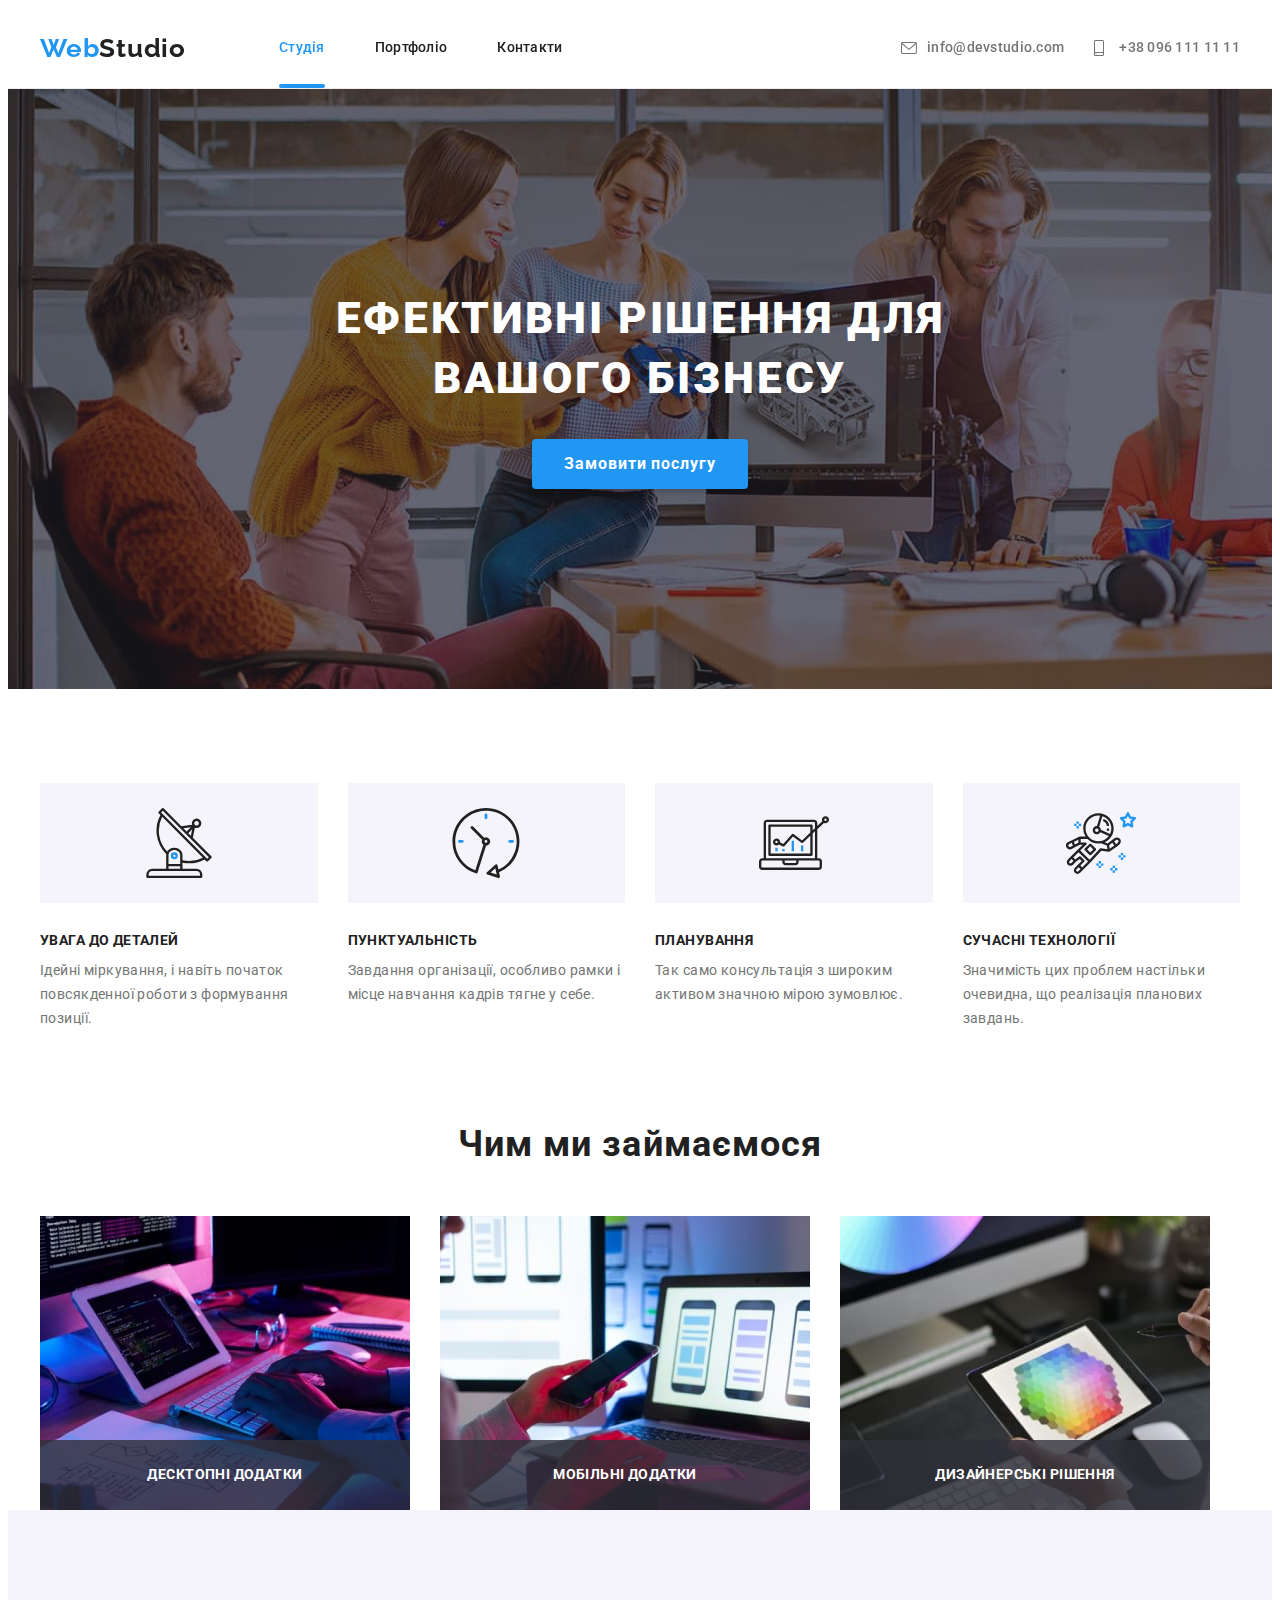
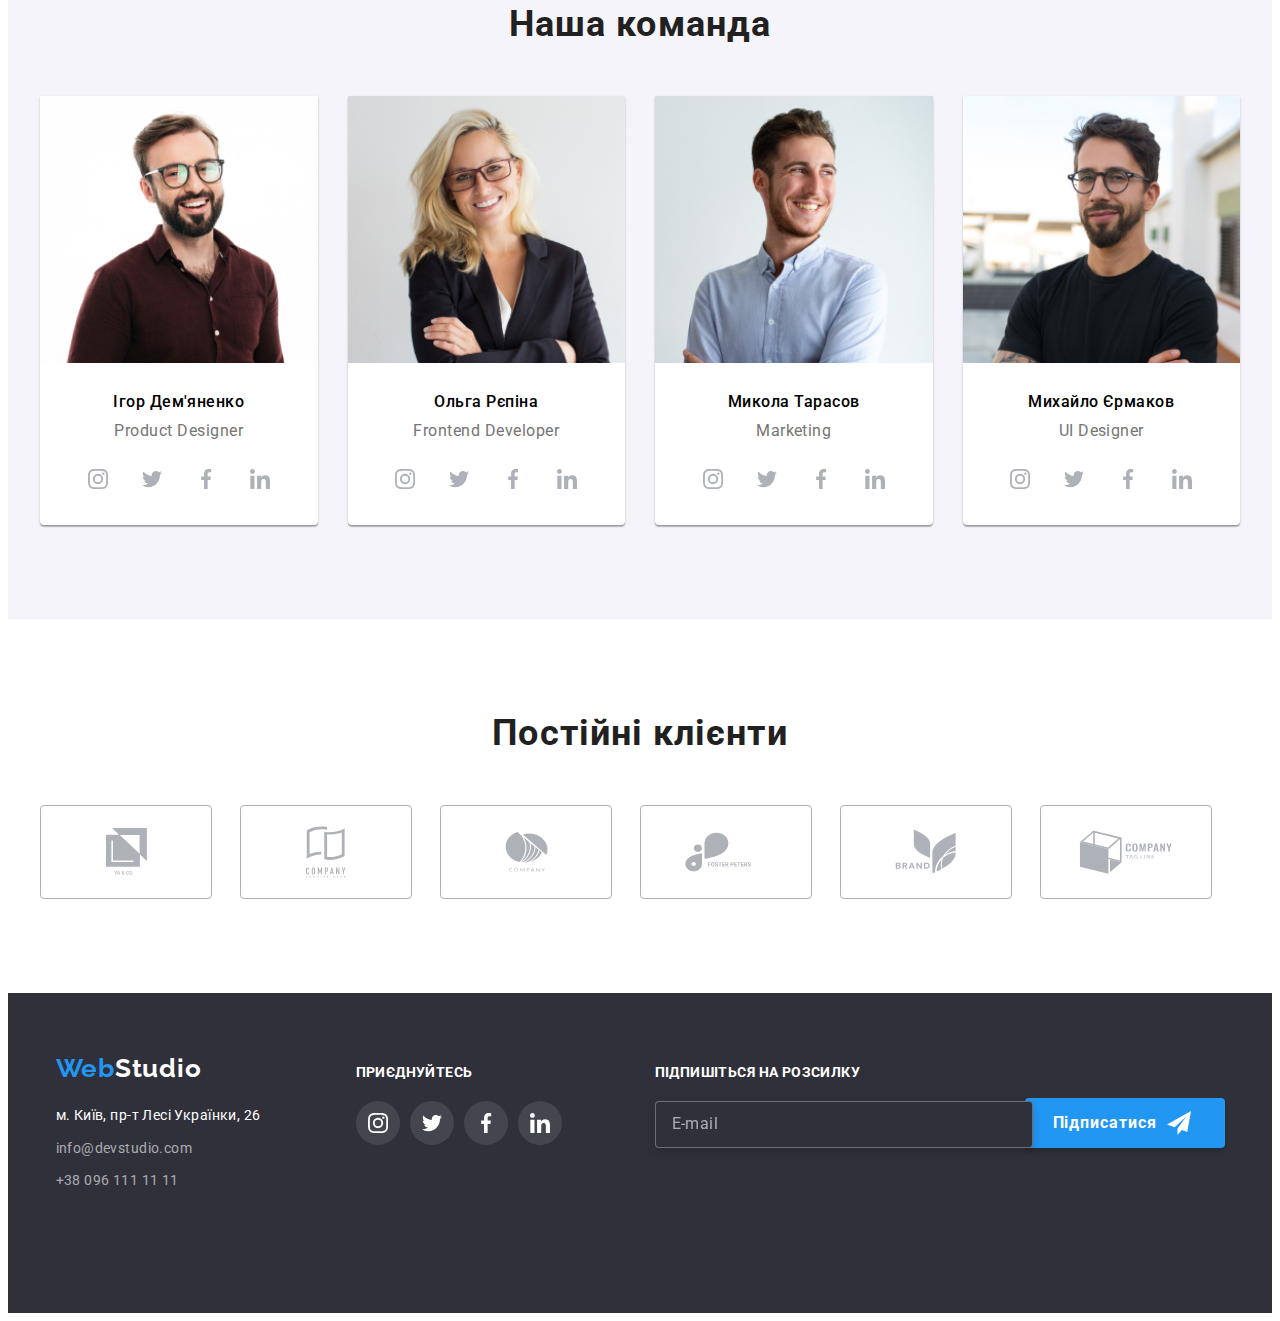
==== commit b61fc6fc: "site done" ====
--- a/index.html
+++ b/index.html
@@ -113,7 +113,7 @@
           </li>
           <li class="header-adress__item">
             <a href="tel:+380961111111" class="header-adress__link">
-              <svg width="10" height="16">
+              <svg width="10" height="16" class="header-address__icon">
                 <use href="./images/sprite.svg#icon-smartphone"></use>
               </svg>
               +38 096 111 11 11
--- a/css/main.min.css
+++ b/css/main.min.css
@@ -1 +1 @@
-h1,h2,h3,h4,h5,h6,ul,p{margin:0px;padding:0px;border:0px}address{font-style:normal}a{text-decoration:none}img{display:block;max-width:100%;height:auto}.container{width:100%;padding-left:15px;padding-right:15px;margin:0 auto}@media screen and (min-width: 480px){.container{width:480px}}@media screen and (min-width: 768px){.container{width:768px}}@media screen and (min-width: 1200px){.container{width:1200px}}.visually-hidden{position:absolute;white-space:nowrap;width:1px;height:1px;overflow:hidden;border:0;padding:0;clip:rect(0 0 0 0);-webkit-clip-path:inset(50%);clip-path:inset(50%);margin:-1px}.menu-wrapper{display:flex;flex-direction:column;justify-content:space-between;height:100%}.menu-btn{position:absolute;top:10px;right:66px;margin:0;padding:0;width:0;border:none;z-index:1111111}@media screen and (min-width: 768px){.menu-btn{display:none}}.menu-btn:hover{fill:#2196f3}.menu-btn:focus{fill:#2196f3}.menu-btn .menu-close{display:none}.menu-btn.is-open .menu-close{display:block}.menu-btn.is-open .menu-open{display:none}.menu{display:none;position:absolute;right:0;top:0;background-color:#fff;width:100vw;height:100vh;padding-top:48px;padding-bottom:48px;padding-left:40px}.menu.is-open{display:flex;margin:0 auto}@media screen and (min-width: 768px){.menu.is-open{display:none}}@media screen and (min-width: 768px){.menu{display:none}}.menu-nav__list{display:flex;flex-direction:column;gap:32px}.menu-nav__item{font-family:"Roboto";font-style:normal;font-weight:500;font-size:40px;line-height:1.17;letter-spacing:.02em;list-style:none;color:#212121}@media screen and (max-width: 480px){.menu-nav__item{font-size:8.333vw}}.menu-nav__link{text-decoration:none;color:#212121}.menu-nav__link.current-menu{color:#2196f3}.menu-address__list{display:flex;flex-direction:column;gap:32px;margin-bottom:64px}.menu-address__item{list-style:none}.menu-address__tel{color:#2196f3;text-decoration:none;font-family:"Roboto",sans-serif;font-weight:500;font-size:34px;line-height:1.17;letter-spacing:.02em}.menu-address__mail{text-decoration:none;font-family:"Roboto",sans-serif;font-weight:500;font-size:24px;line-height:1.16;letter-spacing:.02em;color:#757575}.menu-soc__list{display:flex;gap:10px}.menu-soc__item{list-style:none;padding-right:10px}.menu-soc__item:not(:last-child){border-right:1px solid rgba(33,33,33,.2)}.menu-soc__link{text-decoration:none;color:#2196f3;font-family:"Roboto",sans-serif;font-weight:500;font-size:18px;line-height:1.22;letter-spacing:.02em}.header__logo{font-family:"Raleway",sans-serif;font-weight:700;font-size:26px;line-height:1.19;letter-spacing:.03em;color:#2196f3;text-decoration:none;display:inline-block;margin-right:93px}.header__logo>span{font-family:"Raleway",sans-serif;font-weight:700;font-size:26px;line-height:1.19;letter-spacing:.03em;color:#212121;display:inline-block}.header{border-bottom:1px solid #ececec;height:60px;position:relative;z-index:1}.header__container{display:flex;height:100%;z-index:0}.header__nav{display:flex;align-items:center}.header__list{list-style:none;display:flex;gap:50px}@media screen and (max-width: 767px){.header__list{display:none}}.page{position:relative;text-decoration:none;font-family:"Roboto",sans-serif;font-weight:500;font-size:14px;line-height:1.14;letter-spacing:.02em;color:#212121;display:inline-block;padding-top:32px;padding-bottom:32px;transition:color 250ms cubic-bezier(0.4, 0, 0.2, 1)}.page:hover{color:#2196f3;transition:color 250ms cubic-bezier(0.4, 0, 0.2, 1)}.page:focus{color:#2196f3;transition:color 250ms cubic-bezier(0.4, 0, 0.2, 1)}.header-adress{list-style:none;display:flex;margin-left:auto;gap:50px;align-items:center}@media screen and (max-width: 767px){.header-adress{display:none}}.header-adress__link{text-decoration:none;font-family:"Roboto",sans-serif;font-weight:500;font-size:14px;line-height:1.14;letter-spacing:.02em;color:#757575;display:inline-block;padding-top:32px;padding-bottom:32px;fill:#757575;display:flex;align-items:center;gap:10px;transition:color 250ms cubic-bezier(0.4, 0, 0.2, 1),fill 250ms cubic-bezier(0.4, 0, 0.2, 1)}.header-adress__link:hover{color:#2196f3;fill:#2196f3;transition:color 250ms cubic-bezier(0.4, 0, 0.2, 1),fill 250ms cubic-bezier(0.4, 0, 0.2, 1)}.header-adress__link:focus{color:#2196f3;fill:#2196f3;transition:color 250ms cubic-bezier(0.4, 0, 0.2, 1),fill 250ms cubic-bezier(0.4, 0, 0.2, 1)}.current{color:#2196f3}.current::after{content:"";position:absolute;background-color:#2196f3;border-radius:2px;width:100%;height:4px;left:0;bottom:0}.backdrop{position:fixed;width:100%;height:100%;top:0;left:0;opacity:1;background-color:rgba(0,0,0,.2);transition:visibility 250ms cubic-bezier(0.4, 0, 0.2, 1),opacity 250ms cubic-bezier(0.4, 0, 0.2, 1)}.backdrop.is-hidden{visibility:none;opacity:0;pointer-events:none}.backdrop.is-hidden>.modal{transform:scaleX(0)}.modal-button{position:absolute;top:10px;right:10px;display:flex;width:30px;height:30px;background:#fff;border:1px solid rgba(0,0,0,.1);border-radius:50%;cursor:pointer;align-items:center;justify-content:center;transition:border 250ms cubic-bezier(0.4, 0, 0.2, 1),fill 250ms cubic-bezier(0.4, 0, 0.2, 1)}.modal-button:hover{border:1px solid #2196f3;transition:border 250ms cubic-bezier(0.4, 0, 0.2, 1),fill 250ms cubic-bezier(0.4, 0, 0.2, 1);fill:#2196f3}.modal-button:focus{border:1px solid #2196f3;transition:border 250ms cubic-bezier(0.4, 0, 0.2, 1),fill 250ms cubic-bezier(0.4, 0, 0.2, 1);fill:#2196f3}.modal{position:absolute;width:100%;height:auto;top:50%;left:50%;translate:-50% -50%;padding:40px;background-color:#fff;box-shadow:0px 1px 3px rgba(0,0,0,.12),0px 1px 1px rgba(0,0,0,.14),0px 2px 1px rgba(0,0,0,.2);border-radius:4px;transform:scaleX(100%);transition:transform 1000ms cubic-bezier(0.4, 0, 0.2, 1)}@media screen and (min-width: 480px){.modal{width:450px;height:609px}}@media screen and (min-width: 1200px){.modal{width:528px;height:581px}}.icon-modal-btn{transform:rotateZ(0deg);transition:transform 1000ms cubic-bezier(0.4, 0, 0.2, 1)}.modal-button:hover .icon-modal-btn,.modal-button:focus .icon-modal-btn{transform:rotateZ(360deg)}.modal-tittle{font-family:"Roboto",sans-serif;font-weight:700;font-size:20px;line-height:1.15;text-align:center;letter-spacing:.03em;color:#212121;margin-bottom:12px}.form-text-modal{display:block;font-family:"Roboto",sans-serif;font-weight:400;font-size:12px;line-height:1.1666666667;letter-spacing:.01em;margin-bottom:4px;color:#757575}.form-name-box{margin-bottom:10px}.form-tel-box{margin-bottom:10px}.form-email-box{margin-bottom:10px}.form-textarea-box{margin-bottom:20px}.input-modal{width:100%;height:40px;padding-left:42px;border:1px solid rgba(33,33,33,.2);border-radius:4px}.textarea{font-family:"Roboto";font-style:normal;font-weight:400;font-size:12px;line-height:14px;letter-spacing:.01em;width:100%;border:1px solid rgba(33,33,33,.2);border-radius:4px;resize:none;padding-top:12px;padding-left:16px}.textarea:focus{outline:rgba(0,0,0,0);border-color:#2196f3}.textarea::-moz-placeholder{font-family:"Roboto",sans-serif;font-weight:400;font-size:12px;line-height:1.16;letter-spacing:.01em;color:rgba(117,117,117,.5)}.textarea:-ms-input-placeholder{font-family:"Roboto",sans-serif;font-weight:400;font-size:12px;line-height:1.16;letter-spacing:.01em;color:rgba(117,117,117,.5)}.textarea::placeholder{font-family:"Roboto",sans-serif;font-weight:400;font-size:12px;line-height:1.16;letter-spacing:.01em;color:rgba(117,117,117,.5)}.modal-checkbox{position:absolute;white-space:nowrap;width:1px;height:1px;overflow:hidden;border:0;padding:0;clip:rect(0 0 0 0);-webkit-clip-path:inset(50%);clip-path:inset(50%);margin:-1px}.checkbox-flex{display:flex;justify-content:center;align-items:center;margin-bottom:30px}.checkbox-text{display:flex;font-family:"Roboto",sans-serif;font-weight:400;font-size:12px;line-height:1.16;letter-spacing:.03em;color:#757575;align-items:center;gap:8px}@media screen and (min-width: 1200px){.checkbox-text{font-size:14px;line-height:1.71}}.checkbox-link{color:#2196f3;text-decoration:underline;font-size:12px;line-height:1.16}@media screen and (min-width: 1200px){.checkbox-link{font-size:14px;line-height:1.71}}.span-icon{width:16px;height:15px;border:2px solid #212121;border-radius:4px;cursor:pointer;margin-right:8px}.modal-checkbox:checked+.span-icon{border:rgba(0,0,0,0);background-image:url(../images/icon-check.svg);background-position:center;background-repeat:no-repeat;background-size:contain;background-color:#2196f3}.form-modal-btn{display:block;font-family:"Roboto",sans-serif;font-weight:700;font-size:16px;line-height:1.87;max-width:200px;width:100%;margin:0 auto;padding:10px 52px;letter-spacing:.06em;color:#fff;background:#2196f3;box-shadow:0px 4px 4px rgba(0,0,0,.15);border-radius:4px;border:none;cursor:pointer;transition:background-color 250ms cubic-bezier(0.4, 0, 0.2, 1),box-shadow 250ms cubic-bezier(0.4, 0, 0.2, 1)}@media screen and (max-width: 320px){.form-modal-btn{font-size:5vw}}.form-modal-btn:hover{background-color:#188ce8;transition:background-color 250ms cubic-bezier(0.4, 0, 0.2, 1),box-shadow 250ms cubic-bezier(0.4, 0, 0.2, 1)}.form-modal-btn:focus{background-color:#188ce8;transition:background-color 250ms cubic-bezier(0.4, 0, 0.2, 1),box-shadow 250ms cubic-bezier(0.4, 0, 0.2, 1)}.input-wrap{position:relative}.icon-modal{position:absolute;left:12px;top:50%;transform:translateY(-50%)}.input-modal:focus{outline:rgba(0,0,0,0);border:1px solid #2196f3}.input-modal:focus+.icon-modal{fill:#2196f3}.hero{background-color:#c4c4c4;background-image:linear-gradient(to right, rgba(47, 48, 58, 0.4), rgba(47, 48, 58, 0.4)),url(../images/background-mobile.jpg);background-repeat:no-repeat;background-size:cover;background-position:left;text-align:center;padding-top:118px;padding-bottom:118px;max-width:1600px;margin:0 auto}@media(min-device-pixel-ratio: 2),(-webkit-min-device-pixel-ratio: 2),(min-resolution: 192dpi),(min-resolution: 2dppx){.hero{background-image:linear-gradient(to right, rgba(47, 48, 58, 0.4), rgba(47, 48, 58, 0.4)),url(../images/background-mobile2x.jpg)}}@media screen and (min-width: 768px){.hero{background-image:linear-gradient(to right, rgba(47, 48, 58, 0.4), rgba(47, 48, 58, 0.4)),url(../images/background-tablet.jpg)}}@media screen and (min-width: 768px)and (min-device-pixel-ratio: 2),screen and (min-width: 768px)and (-webkit-min-device-pixel-ratio: 2),screen and (min-width: 768px)and (min-resolution: 192dpi),screen and (min-width: 768px)and (min-resolution: 2dppx){.hero{background-image:linear-gradient(to right, rgba(47, 48, 58, 0.4), rgba(47, 48, 58, 0.4)),url(../images/background-tablet2x.jpg)}}@media screen and (min-width: 1200px){.hero{background-image:linear-gradient(to right, rgba(47, 48, 58, 0.4), rgba(47, 48, 58, 0.4)),url(../images/background.jpg);padding-top:200px;padding-bottom:200px}}@media screen and (min-width: 1200px)and (min-device-pixel-ratio: 2),screen and (min-width: 1200px)and (-webkit-min-device-pixel-ratio: 2),screen and (min-width: 1200px)and (min-resolution: 192dpi),screen and (min-width: 1200px)and (min-resolution: 2dppx){.hero{background-image:linear-gradient(to right, rgba(47, 48, 58, 0.4), rgba(47, 48, 58, 0.4)),url(../images/background2x.jpg)}}.hero-h-one{font-family:"Roboto",sans-serif;font-style:normal;font-weight:900;font-size:26px;line-height:1.62;text-align:center;letter-spacing:.06em;text-transform:uppercase;color:#fff;margin:0 auto 30px}@media screen and (min-width: 1200px){.hero-h-one{font-family:"Roboto",sans-serif;font-weight:900;font-size:44px;line-height:1.36em;text-align:center;letter-spacing:.06em;text-transform:uppercase;color:#fff;text-align:center;max-width:696px;margin:0 auto 30px}}.hero-btn{font-family:"Roboto",sans-serif;font-weight:700;font-size:16px;line-height:1.87;letter-spacing:.06em;color:#fff;background:#2196f3;border-radius:4px;border:none;cursor:pointer;display:inline;width:200px;height:50px;box-shadow:0px 4px 4px rgba(0,0,0,.15);transition:background-color 250ms cubic-bezier(0.4, 0, 0.2, 1),box-shadow 250ms cubic-bezier(0.4, 0, 0.2, 1)}.hero-btn:hover{background:#188ce8;transition:background-color 250ms cubic-bezier(0.4, 0, 0.2, 1),box-shadow 250ms cubic-bezier(0.4, 0, 0.2, 1)}.hero-btn:focus{background:#188ce8;transition:background-color 250ms cubic-bezier(0.4, 0, 0.2, 1),box-shadow 250ms cubic-bezier(0.4, 0, 0.2, 1)}@media screen and (min-width: 1200px){.hero-btn{width:216px}}.btn{cursor:pointer;font-family:"Roboto",sans-serif;font-weight:500;font-size:16px;line-height:30px;display:flex;align-items:center;text-align:center;letter-spacing:.06em;color:#212121;background:#f5f4fa;border-radius:4px;border:none;transition:background-color 250ms cubic-bezier(0.4, 0, 0.2, 1),box-shadow 250ms cubic-bezier(0.4, 0, 0.2, 1)}.btn:hover{background-color:#2196f3;color:#fff;box-shadow:0px 3px 1px rgba(0,0,0,.1),0px 1px 2px rgba(0,0,0,.08),0px 2px 2px rgba(0,0,0,.12);border-radius:4px;transition:background-color 250ms cubic-bezier(0.4, 0, 0.2, 1),box-shadow 250ms cubic-bezier(0.4, 0, 0.2, 1)}.btn:focus{background-color:#2196f3;color:#fff;box-shadow:0px 3px 1px rgba(0,0,0,.1),0px 1px 2px rgba(0,0,0,.08),0px 2px 2px rgba(0,0,0,.12);border-radius:4px;transition:background-color 250ms cubic-bezier(0.4, 0, 0.2, 1),box-shadow 250ms cubic-bezier(0.4, 0, 0.2, 1)}.advantages{padding-top:60px;padding-bottom:60px}@media screen and (min-width: 1200px){.advantages{padding-top:94px;padding-bottom:94px}}.advantages__item{width:100%}.advantages__item:not(:last-child){margin-bottom:30px}@media screen and (min-width: 768px){.advantages__item:not(:last-child){margin:0}}@media screen and (min-width: 480px){.advantages__item{width:450px}}@media screen and (min-width: 768px){.advantages__item{width:calc((100% - 30px)/2);margin:0}}@media screen and (min-width: 1200px){.advantages__item{width:calc((100% - 90px)/4)}}.advantages-icon__box{background-color:#f5f4fa;width:100%;padding-top:25px;padding-bottom:25px}.advantages__icon{display:block;margin:0 auto}.advantages__list{list-style:none;display:block;gap:30px}@media screen and (min-width: 768px){.advantages__list{display:flex;flex-wrap:wrap}}.advantages__point{font-family:"Roboto",sans-serif;font-weight:700;font-size:14px;line-height:1.14;letter-spacing:.03em;text-transform:uppercase;color:#212121;margin-top:30px;text-align:center}.advantages__text{font-family:"Roboto",sans-serif;font-weight:400;font-size:14px;line-height:1.71;letter-spacing:.03em;color:#757575;margin-top:10px}.about{display:none}@media screen and (min-width: 1200px){.about{display:unset;padding-top:94px;padding-bottom:94px}}.about__list{list-style:none;display:flex;align-items:center;gap:30px}.about__item{position:relative}.about-content{position:absolute;bottom:0;width:100%;padding-top:27px;padding-bottom:27px;background:rgba(47,48,58,.8)}.about__point{font-family:"Roboto",sans-serif;font-weight:700;font-size:14px;line-height:1.14;text-align:center;letter-spacing:.03em;text-transform:uppercase;color:#fff}.about__container{text-align:center}.about__title{font-family:"Roboto",sans-serif;font-weight:700;font-size:28px;line-height:1.17;letter-spacing:.03em;color:#212121;margin-bottom:50px}@media screen and (min-width: 1200px){.about__title{font-size:36px;line-height:1.16}}.team{background:#f5f4fa;padding-top:60px;padding-bottom:60px}@media screen and (min-width: 1200px){.team{padding-top:94px;padding-bottom:94px}}.team-container{margin:0 auto;text-align:center}.team-list{list-style:none;display:block}@media screen and (min-width: 768px){.team-list{display:flex;flex-wrap:wrap;gap:30px}}.team-item{margin:0 auto;background:#fff;padding-bottom:24px;border-radius:0px 0px 4px 4px;flex-wrap:wrap;max-width:450px;height:auto;box-shadow:0px 1px 3px rgba(0,0,0,.12),0px 1px 1px rgba(0,0,0,.14),0px 2px 1px rgba(0,0,0,.2);border-radius:0px 0px 4px 4px}.team-item:not(:last-child){margin-bottom:30px}@media screen and (min-width: 768px){.team-item:not(:last-child){margin-bottom:0}}@media screen and (min-width: 768px){.team-item{width:calc((100% - 30px)/2)}}@media screen and (min-width: 1200px){.team-item{width:calc((100% - 90px)/4)}}.team-icon-list{display:flex;list-style:none;justify-content:center;gap:10px;margin-top:16px}.team-icon-link{display:flex;background-color:#fff;width:44px;height:44px;align-items:center;justify-content:center;border-radius:50%;fill:#afb1b8;transition:background-color 250ms cubic-bezier(0.4, 0, 0.2, 1),fill 250ms cubic-bezier(0.4, 0, 0.2, 1)}.team-icon-link:hover{fill:#fff;background-color:#2196f3;transition:background-color 250ms cubic-bezier(0.4, 0, 0.2, 1),fill 250ms cubic-bezier(0.4, 0, 0.2, 1)}.team-icon-link:focus{fill:#fff;background-color:#2196f3;transition:background-color 250ms cubic-bezier(0.4, 0, 0.2, 1),fill 250ms cubic-bezier(0.4, 0, 0.2, 1)}.team-h-two{font-family:"Roboto",sans-serif;font-weight:700;font-size:28px;line-height:1.17;letter-spacing:.03em;color:#212121;margin-bottom:50px}@media screen and (min-width: 1200px){.team-h-two{font-size:36px;line-height:1.16}}.team-h-three{font-family:"Roboto",sans-serif;font-weight:500;font-size:16px;line-height:1.18;letter-spacing:.03em;margin-top:30px}.team-text{font-family:"Roboto",sans-serif;font-weight:400;font-size:16px;line-height:1.18;letter-spacing:.03em;color:#757575;margin-top:10px}.clients{padding-top:60px;padding-bottom:60px}@media screen and (min-width: 1200px){.clients{padding-top:94px;padding-bottom:94px}}.client-h-two{font-family:"Roboto",sans-serif;font-weight:700;font-size:28px;line-height:1.17;text-align:center;letter-spacing:.03em;color:#212121;margin-bottom:50px}@media screen and (min-width: 1200px){.client-h-two{font-size:36px;line-height:1.16}}.client-icon-list{display:flex;flex-wrap:wrap;list-style:none;gap:30px}.client-icon-item{width:calc((100% - 30px)/2)}@media screen and (min-width: 768px){.client-icon-item{width:calc((100% - 60px)/3)}}@media screen and (min-width: 1200px){.client-icon-item{width:170px}}.client-icon-link{fill:#afb1b8;align-items:center;justify-content:center;display:flex;border:1px solid #afb1b8;border-radius:4px;width:100%;height:92px;transition:fill 250ms cubic-bezier(0.4, 0, 0.2, 1),border 250ms cubic-bezier(0.4, 0, 0.2, 1)}.client-icon-link:hover{fill:#2196f3;border:1px solid #2196f3;transition:fill 250ms cubic-bezier(0.4, 0, 0.2, 1),border 250ms cubic-bezier(0.4, 0, 0.2, 1)}.client-icon-link:focus{fill:#2196f3;border:1px solid #2196f3;transition:fill 250ms cubic-bezier(0.4, 0, 0.2, 1),border 250ms cubic-bezier(0.4, 0, 0.2, 1)}.works-list-top{list-style:none;display:flex;flex-wrap:wrap;gap:8px;align-items:center;margin-bottom:50px}@media screen and (min-width: 768px){.works-list-top{flex-wrap:nowrap;justify-content:center}}.button-all{padding:6px 22px}.button-web{padding:6px 22px}.button-add{padding:6px 22px}.button-design{padding:6px 22px}.button-mark{padding:6px 22px}.works{padding-top:60px;padding-bottom:60px}@media screen and (min-width: 1200px){.works{padding-top:94px;padding-bottom:94px}}.works-list-bottom{list-style:none;display:flex;flex-wrap:wrap;gap:30px}.works-link{display:inline-block;transition:box-shadow 250ms cubic-bezier(0.4, 0, 0.2, 1)}.works-link:hover{box-shadow:0px 1px 1px rgba(0,0,0,.12),0px 4px 4px rgba(0,0,0,.06),1px 4px 6px rgba(0,0,0,.16);transition:box-shadow 250ms cubic-bezier(0.4, 0, 0.2, 1)}.works-link:focus{box-shadow:0px 1px 1px rgba(0,0,0,.12),0px 4px 4px rgba(0,0,0,.06),1px 4px 6px rgba(0,0,0,.16);transition:box-shadow 250ms cubic-bezier(0.4, 0, 0.2, 1)}.works-list-btn{display:flex}.works-h-two{font-family:"Roboto",sans-serif;font-weight:700;font-size:18px;line-height:2;letter-spacing:.06em;color:#212121;margin-bottom:4px}.cards{flex-basis:calc((100% - 60px)/3)}.border-text-card{border-right:1px solid #eee;border-bottom:1px solid #eee;border-left:1px solid #eee;align-items:center;padding:20px 24px}.works-text{font-family:"Roboto";font-weight:400;font-size:16px;line-height:1.87;letter-spacing:.03em;color:#757575}.works-link:hover .works-text-box{transform:translateY(0)}.works-link:focus .works-text-box{transform:translateY(0)}.box{position:relative;overflow:hidden}.works-text-box{position:absolute;bottom:0;left:0;width:100%;height:100%;padding:63px 24px;font-family:"Roboto",sans-serif;font-weight:400;font-size:18px;line-height:1.55;letter-spacing:.03em;color:#fff;background-color:rgba(33,150,243,.9);transform:translateY(100%);transition:transform 250ms cubic-bezier(0.4, 0, 0.2, 1)}.footer__logo{font-family:"Raleway",sens-serif;font-weight:700;font-size:24px;line-height:1.16;letter-spacing:.03em;color:#2196f3;text-decoration:none;display:inline-block;margin-bottom:20px}@media screen and (min-width: 1200px){.footer__logo{font-size:26px;line-height:1.19}}.footer__logo>span{color:#fff}.footer{background-color:#2f303a;padding-top:60px;padding-bottom:60px}.footer-container{display:flex;flex-direction:column;align-items:baseline;text-align:center;align-items:center;justify-content:center;gap:60px}@media screen and (min-width: 768px){.footer-container{flex-direction:unset;flex-wrap:wrap}}@media screen and (min-width: 1200px){.footer-container{align-items:baseline;text-align:unset;flex-wrap:nowrap;gap:93px}}@media screen and (min-width: 768px){.footer-flex__wrapper{width:100%;display:flex;align-items:baseline;justify-content:center;gap:165px}}@media screen and (min-width: 1200px){.footer-flex__wrapper{align-items:baseline;justify-content:unset;width:unset;gap:70px}}.footer-box-one{width:230px}.footer-h-three{font-family:"Roboto",sans-serif;font-weight:700;font-size:14px;line-height:1.14;letter-spacing:.03em;text-transform:uppercase;color:#fff;margin-bottom:20px}.footer-icon-list{list-style:none;display:flex;gap:10px}.footer-icon-link{display:flex;background:rgba(255,255,255,.1);width:44px;height:44px;align-items:center;justify-content:center;border-radius:50%;fill:#fff;transition:background-color 250ms cubic-bezier(0.4, 0, 0.2, 1)}.footer-icon-link:hover{background:#2196f3;transition:background-color 250ms cubic-bezier(0.4, 0, 0.2, 1)}.footer-icon-link:focus{background:#2196f3;transition:background-color 250ms cubic-bezier(0.4, 0, 0.2, 1)}.footer-list{list-style:none}.footer-item{margin-bottom:9px}.map{font-family:"Roboto",sans-serif;font-weight:400;font-size:14px;line-height:1.71;letter-spacing:.03em;color:#fff;transition:color 250ms cubic-bezier(0.4, 0, 0.2, 1)}.map:focus{color:#2196f3;transition:color 250ms cubic-bezier(0.4, 0, 0.2, 1)}.map:hover{color:#2196f3;transition:color 250ms cubic-bezier(0.4, 0, 0.2, 1)}.footer-adress-link{font-family:"Roboto";font-weight:400;font-size:14px;line-height:1.71;letter-spacing:.03em;color:rgba(255,255,255,.6);transition:color 250ms cubic-bezier(0.4, 0, 0.2, 1)}.footer-adress-link:focus{color:#2196f3;transition:color 250ms cubic-bezier(0.4, 0, 0.2, 1)}.footer-adress-link:hover{color:#2196f3;transition:color 250ms cubic-bezier(0.4, 0, 0.2, 1)}.footer-box-three{width:100%}@media screen and (min-width: 768px){.footer-box-three{width:450px}}@media screen and (min-width: 1200px){.footer-box-three{width:570px}}.footer-form__label{width:100%}@media screen and (min-width: 1200px){.footer-form__label{width:358px}}.form-box{width:100%;display:flex;flex-direction:column;align-items:center;justify-content:center;gap:20px}@media screen and (min-width: 1200px){.form-box{align-items:flex-end;flex-direction:unset;gap:12px}}.form-text{font-family:"Roboto",sans-serif;font-weight:700;font-size:14px;line-height:1.14;letter-spacing:.03em;text-transform:uppercase;display:block;margin-bottom:20px;color:#fff}.form-btn{gap:10px;font-family:"Roboto",sans-serif;font-weight:700;font-size:16px;line-height:1.87;display:flex;align-items:center;text-align:center;letter-spacing:.06em;height:50px;bottom:0;width:200px;padding:10px 28px;color:#fff;cursor:pointer;background:#2196f3;box-shadow:0px 4px 4px rgba(0,0,0,.15);border-radius:4px;border-color:rgba(255,255,255,.3764705882);border:none;transition:background-color 250ms cubic-bezier(0.4, 0, 0.2, 1),box-shadow 250ms cubic-bezier(0.4, 0, 0.2, 1)}.form-btn:hover{background:#188ce8;transition:background-color 250ms cubic-bezier(0.4, 0, 0.2, 1),box-shadow 250ms cubic-bezier(0.4, 0, 0.2, 1)}.form-btn:focus{background:#188ce8;transition:background-color 250ms cubic-bezier(0.4, 0, 0.2, 1),box-shadow 250ms cubic-bezier(0.4, 0, 0.2, 1)}.form-input{width:100%;color:rgba(255,255,255,.3764705882);background-color:#2f303a;padding-top:15px;padding-bottom:15px;padding-left:16px;border:1px solid rgba(255,255,255,.3);filter:drop-shadow(0px 4px 4px rgba(0, 0, 0, 0.15));border-radius:4px}.form-input:focus{outline:rgba(0,0,0,0);border-color:#2196f3}.form-input::-moz-placeholder{font-family:"Roboto",sans-serif;font-weight:400;font-size:16px;line-height:1.25;align-items:center;letter-spacing:.03em;color:rgba(255,255,255,.6)}.form-input:-ms-input-placeholder{font-family:"Roboto",sans-serif;font-weight:400;font-size:16px;line-height:1.25;align-items:center;letter-spacing:.03em;color:rgba(255,255,255,.6)}.form-input::placeholder{font-family:"Roboto",sans-serif;font-weight:400;font-size:16px;line-height:1.25;align-items:center;letter-spacing:.03em;color:rgba(255,255,255,.6)}/*# sourceMappingURL=main.min.css.map */+h1,h2,h3,h4,h5,h6,ul,p{margin:0px;padding:0px;border:0px}address{font-style:normal}a{text-decoration:none}img{display:block;max-width:100%;height:auto}.container{width:100%;padding-left:15px;padding-right:15px;margin:0 auto}@media screen and (min-width: 480px){.container{width:480px}}@media screen and (min-width: 768px){.container{width:768px}}@media screen and (min-width: 1200px){.container{width:1200px}}.visually-hidden{position:absolute;white-space:nowrap;width:1px;height:1px;overflow:hidden;border:0;padding:0;clip:rect(0 0 0 0);-webkit-clip-path:inset(50%);clip-path:inset(50%);margin:-1px}.menu-wrapper{display:flex;flex-direction:column;justify-content:space-between;height:100%}.menu-btn{position:absolute;top:10px;right:45px;margin:0;padding:0;width:0;border:none;z-index:1111111}@media screen and (min-width: 768px){.menu-btn{display:none}}.menu-btn:hover{fill:#2196f3}.menu-btn:focus{fill:#2196f3}.menu-btn .menu-close{display:none}.menu-btn.is-open .menu-close{display:block}.menu-btn.is-open .menu-open{display:none}.menu{display:none;position:fixed;right:0;top:0;background-color:#fff;width:100vw;height:100vh;padding-top:48px;padding-bottom:48px;padding-left:40px;overflow-y:auto}.menu.is-open{display:flex;margin:0 auto}@media screen and (min-width: 768px){.menu.is-open{display:none}}@media screen and (min-width: 768px){.menu{display:none}}.menu-nav__list{display:flex;flex-direction:column;gap:32px}.menu-nav__item{font-family:"Roboto";font-style:normal;font-weight:500;font-size:40px;line-height:1.17;letter-spacing:.02em;list-style:none;color:#212121}@media screen and (max-width: 480px){.menu-nav__item{font-size:8.333vw}}.menu-nav__link{text-decoration:none;color:#212121}.menu-nav__link.current-menu{color:#2196f3}.menu-address__list{display:flex;flex-direction:column;gap:32px;margin-bottom:64px}.menu-address__item{list-style:none}.menu-address__tel{color:#2196f3;text-decoration:none;font-family:"Roboto",sans-serif;font-weight:500;font-size:34px;line-height:1.17;letter-spacing:.02em}.menu-address__mail{text-decoration:none;font-family:"Roboto",sans-serif;font-weight:500;font-size:24px;line-height:1.16;letter-spacing:.02em;color:#757575}.menu-soc__list{display:flex;gap:10px}.menu-soc__item{list-style:none;padding-right:10px}.menu-soc__item:not(:last-child){border-right:1px solid rgba(33,33,33,.2)}.menu-soc__link{text-decoration:none;color:#2196f3;font-family:"Roboto",sans-serif;font-weight:500;font-size:18px;line-height:1.22;letter-spacing:.02em}.header__logo{font-family:"Raleway",sans-serif;font-weight:700;font-size:24px;line-height:1.16;letter-spacing:.03em;color:#2196f3;text-decoration:none;display:inline-block;margin-right:93px}@media screen and (min-width: 1200px){.header__logo{font-size:26px;line-height:1.19}}.header__logo>span{font-family:"Raleway",sans-serif;font-weight:700;font-size:24px;line-height:1.16;letter-spacing:.03em;color:#212121;display:inline-block}@media screen and (min-width: 1200px){.header__logo>span{font-size:26px;line-height:1.19}}.header{border-bottom:1px solid #ececec;height:60px;position:relative;z-index:1}@media screen and (min-width: 768px){.header{height:80px}}.header__container{display:flex;height:100%;z-index:0;position:relative}.header__nav{display:flex;align-items:center}.header__list{list-style:none;display:flex;gap:50px}@media screen and (max-width: 767px){.header__list{display:none}}.page{position:relative;text-decoration:none;font-family:"Roboto",sans-serif;font-weight:500;font-size:14px;line-height:1.14;letter-spacing:.02em;color:#212121;display:inline-block;padding-top:32px;padding-bottom:32px;transition:color 250ms cubic-bezier(0.4, 0, 0.2, 1)}.page:hover{color:#2196f3;transition:color 250ms cubic-bezier(0.4, 0, 0.2, 1)}.page:focus{color:#2196f3;transition:color 250ms cubic-bezier(0.4, 0, 0.2, 1)}.header-adress{list-style:none;display:flex;margin-left:auto;gap:10px;align-items:center}@media screen and (max-width: 767px){.header-adress{display:none}}@media screen and (min-width: 768px){.header-adress{display:flex;flex-direction:column;justify-content:center;align-items:baseline}}@media screen and (min-width: 1200px){.header-adress{display:flex;flex-direction:unset;align-items:center;justify-content:unset;gap:30px}}.header-address__icon{margin-right:5px}.header-adress__link{text-decoration:none;font-family:"Roboto",sans-serif;font-weight:500;font-size:12px;line-height:1.16;letter-spacing:.02em;color:#757575;display:inline-block;fill:#757575;display:flex;align-items:center;gap:10px;transition:color 250ms cubic-bezier(0.4, 0, 0.2, 1),fill 250ms cubic-bezier(0.4, 0, 0.2, 1)}@media screen and (min-width: 1200px){.header-adress__link{font-size:14px;line-height:1.14;padding-top:32px;padding-bottom:32px}}.header-adress__link:hover{color:#2196f3;fill:#2196f3;transition:color 250ms cubic-bezier(0.4, 0, 0.2, 1),fill 250ms cubic-bezier(0.4, 0, 0.2, 1)}.header-adress__link:focus{color:#2196f3;fill:#2196f3;transition:color 250ms cubic-bezier(0.4, 0, 0.2, 1),fill 250ms cubic-bezier(0.4, 0, 0.2, 1)}.current{color:#2196f3}.current::after{content:"";position:absolute;background-color:#2196f3;border-radius:2px;width:100%;height:4px;left:0;bottom:0}.backdrop{position:fixed;width:100%;height:100%;top:0;left:0;opacity:1;background-color:rgba(0,0,0,.2);transition:visibility 250ms cubic-bezier(0.4, 0, 0.2, 1),opacity 250ms cubic-bezier(0.4, 0, 0.2, 1)}.backdrop.is-hidden{visibility:none;opacity:0;pointer-events:none}.backdrop.is-hidden>.modal{transform:scaleX(0)}.modal-button{position:absolute;top:10px;right:10px;display:flex;width:30px;height:30px;background:#fff;border:1px solid rgba(0,0,0,.1);border-radius:50%;cursor:pointer;align-items:center;justify-content:center;transition:border 250ms cubic-bezier(0.4, 0, 0.2, 1),fill 250ms cubic-bezier(0.4, 0, 0.2, 1)}.modal-button:hover{border:1px solid #2196f3;transition:border 250ms cubic-bezier(0.4, 0, 0.2, 1),fill 250ms cubic-bezier(0.4, 0, 0.2, 1);fill:#2196f3}.modal-button:focus{border:1px solid #2196f3;transition:border 250ms cubic-bezier(0.4, 0, 0.2, 1),fill 250ms cubic-bezier(0.4, 0, 0.2, 1);fill:#2196f3}.modal{position:absolute;width:100%;height:auto;top:50%;left:50%;translate:-50% -50%;padding:40px;background-color:#fff;box-shadow:0px 1px 3px rgba(0,0,0,.12),0px 1px 1px rgba(0,0,0,.14),0px 2px 1px rgba(0,0,0,.2);border-radius:4px;transform:scaleX(100%);transition:transform 1000ms cubic-bezier(0.4, 0, 0.2, 1)}@media screen and (min-width: 480px){.modal{width:450px;height:609px}}@media screen and (min-width: 1200px){.modal{width:528px;height:581px}}.icon-modal-btn{transform:rotateZ(0deg);transition:transform 1000ms cubic-bezier(0.4, 0, 0.2, 1)}.modal-button:hover .icon-modal-btn,.modal-button:focus .icon-modal-btn{transform:rotateZ(360deg)}.modal-tittle{font-family:"Roboto",sans-serif;font-weight:700;font-size:20px;line-height:1.15;text-align:center;letter-spacing:.03em;color:#212121;margin-bottom:12px}.form-text-modal{display:block;font-family:"Roboto",sans-serif;font-weight:400;font-size:12px;line-height:1.1666666667;letter-spacing:.01em;margin-bottom:4px;color:#757575}.form-name-box{margin-bottom:10px}.form-tel-box{margin-bottom:10px}.form-email-box{margin-bottom:10px}.form-textarea-box{margin-bottom:20px}.input-modal{width:100%;height:40px;padding-left:42px;border:1px solid rgba(33,33,33,.2);border-radius:4px}.textarea{font-family:"Roboto";font-style:normal;font-weight:400;font-size:12px;line-height:14px;letter-spacing:.01em;width:100%;border:1px solid rgba(33,33,33,.2);border-radius:4px;resize:none;padding-top:12px;padding-left:16px}.textarea:focus{outline:rgba(0,0,0,0);border-color:#2196f3}.textarea::-moz-placeholder{font-family:"Roboto",sans-serif;font-weight:400;font-size:12px;line-height:1.16;letter-spacing:.01em;color:rgba(117,117,117,.5)}.textarea:-ms-input-placeholder{font-family:"Roboto",sans-serif;font-weight:400;font-size:12px;line-height:1.16;letter-spacing:.01em;color:rgba(117,117,117,.5)}.textarea::placeholder{font-family:"Roboto",sans-serif;font-weight:400;font-size:12px;line-height:1.16;letter-spacing:.01em;color:rgba(117,117,117,.5)}.modal-checkbox{position:absolute;white-space:nowrap;width:1px;height:1px;overflow:hidden;border:0;padding:0;clip:rect(0 0 0 0);-webkit-clip-path:inset(50%);clip-path:inset(50%);margin:-1px}.checkbox-flex{display:flex;justify-content:center;align-items:center;margin-bottom:30px}.checkbox-text{display:flex;font-family:"Roboto",sans-serif;font-weight:400;font-size:12px;line-height:1.16;letter-spacing:.03em;color:#757575;align-items:center;gap:8px}@media screen and (min-width: 1200px){.checkbox-text{font-size:14px;line-height:1.71}}.checkbox-link{color:#2196f3;text-decoration:underline;font-size:12px;line-height:1.16}@media screen and (min-width: 1200px){.checkbox-link{font-size:14px;line-height:1.71}}.span-icon{width:16px;height:15px;border:2px solid #212121;border-radius:4px;cursor:pointer;margin-right:8px}.modal-checkbox:checked+.span-icon{border:rgba(0,0,0,0);background-image:url(../images/icon-check.svg);background-position:center;background-repeat:no-repeat;background-size:contain;background-color:#2196f3}.form-modal-btn{display:block;font-family:"Roboto",sans-serif;font-weight:700;font-size:16px;line-height:1.87;max-width:200px;width:100%;margin:0 auto;padding:10px 52px;letter-spacing:.06em;color:#fff;background:#2196f3;box-shadow:0px 4px 4px rgba(0,0,0,.15);border-radius:4px;border:none;cursor:pointer;transition:background-color 250ms cubic-bezier(0.4, 0, 0.2, 1),box-shadow 250ms cubic-bezier(0.4, 0, 0.2, 1)}@media screen and (max-width: 320px){.form-modal-btn{font-size:5vw}}.form-modal-btn:hover{background-color:#188ce8;transition:background-color 250ms cubic-bezier(0.4, 0, 0.2, 1),box-shadow 250ms cubic-bezier(0.4, 0, 0.2, 1)}.form-modal-btn:focus{background-color:#188ce8;transition:background-color 250ms cubic-bezier(0.4, 0, 0.2, 1),box-shadow 250ms cubic-bezier(0.4, 0, 0.2, 1)}.input-wrap{position:relative}.icon-modal{position:absolute;left:12px;top:50%;transform:translateY(-50%)}.input-modal:focus{outline:rgba(0,0,0,0);border:1px solid #2196f3}.input-modal:focus+.icon-modal{fill:#2196f3}.hero{background-color:#c4c4c4;background-image:linear-gradient(to right, rgba(47, 48, 58, 0.4), rgba(47, 48, 58, 0.4)),url(../images/background-mobile.jpg);background-repeat:no-repeat;background-size:cover;background-position:left;text-align:center;padding-top:118px;padding-bottom:118px;max-width:1600px;margin:0 auto}@media(min-device-pixel-ratio: 2),(-webkit-min-device-pixel-ratio: 2),(min-resolution: 192dpi),(min-resolution: 2dppx){.hero{background-image:linear-gradient(to right, rgba(47, 48, 58, 0.4), rgba(47, 48, 58, 0.4)),url(../images/background-mobile2x.jpg)}}@media screen and (min-width: 768px){.hero{background-image:linear-gradient(to right, rgba(47, 48, 58, 0.4), rgba(47, 48, 58, 0.4)),url(../images/background-tablet.jpg)}}@media screen and (min-width: 768px)and (min-device-pixel-ratio: 2),screen and (min-width: 768px)and (-webkit-min-device-pixel-ratio: 2),screen and (min-width: 768px)and (min-resolution: 192dpi),screen and (min-width: 768px)and (min-resolution: 2dppx){.hero{background-image:linear-gradient(to right, rgba(47, 48, 58, 0.4), rgba(47, 48, 58, 0.4)),url(../images/background-tablet2x.jpg)}}@media screen and (min-width: 1200px){.hero{background-image:linear-gradient(to right, rgba(47, 48, 58, 0.4), rgba(47, 48, 58, 0.4)),url(../images/background.jpg);padding-top:200px;padding-bottom:200px}}@media screen and (min-width: 1200px)and (min-device-pixel-ratio: 2),screen and (min-width: 1200px)and (-webkit-min-device-pixel-ratio: 2),screen and (min-width: 1200px)and (min-resolution: 192dpi),screen and (min-width: 1200px)and (min-resolution: 2dppx){.hero{background-image:linear-gradient(to right, rgba(47, 48, 58, 0.4), rgba(47, 48, 58, 0.4)),url(../images/background2x.jpg)}}.hero-h-one{font-family:"Roboto",sans-serif;font-style:normal;font-weight:900;font-size:26px;line-height:1.62;text-align:center;letter-spacing:.06em;text-transform:uppercase;color:#fff;margin:0 auto 30px}@media screen and (min-width: 1200px){.hero-h-one{font-family:"Roboto",sans-serif;font-weight:900;font-size:44px;line-height:1.36em;text-align:center;letter-spacing:.06em;text-transform:uppercase;color:#fff;text-align:center;max-width:696px;margin:0 auto 30px}}.hero-btn{font-family:"Roboto",sans-serif;font-weight:700;font-size:16px;line-height:1.87;letter-spacing:.06em;color:#fff;background:#2196f3;border-radius:4px;border:none;cursor:pointer;display:inline;width:200px;height:50px;box-shadow:0px 4px 4px rgba(0,0,0,.15);transition:background-color 250ms cubic-bezier(0.4, 0, 0.2, 1),box-shadow 250ms cubic-bezier(0.4, 0, 0.2, 1)}.hero-btn:hover{background:#188ce8;transition:background-color 250ms cubic-bezier(0.4, 0, 0.2, 1),box-shadow 250ms cubic-bezier(0.4, 0, 0.2, 1)}.hero-btn:focus{background:#188ce8;transition:background-color 250ms cubic-bezier(0.4, 0, 0.2, 1),box-shadow 250ms cubic-bezier(0.4, 0, 0.2, 1)}@media screen and (min-width: 1200px){.hero-btn{width:216px}}.btn{cursor:pointer;font-family:"Roboto",sans-serif;font-weight:500;font-size:16px;line-height:30px;display:flex;align-items:center;text-align:center;letter-spacing:.06em;color:#212121;background:#f5f4fa;border-radius:4px;border:none;transition:background-color 250ms cubic-bezier(0.4, 0, 0.2, 1),box-shadow 250ms cubic-bezier(0.4, 0, 0.2, 1)}.btn:hover{background-color:#2196f3;color:#fff;box-shadow:0px 3px 1px rgba(0,0,0,.1),0px 1px 2px rgba(0,0,0,.08),0px 2px 2px rgba(0,0,0,.12);border-radius:4px;transition:background-color 250ms cubic-bezier(0.4, 0, 0.2, 1),box-shadow 250ms cubic-bezier(0.4, 0, 0.2, 1)}.btn:focus{background-color:#2196f3;color:#fff;box-shadow:0px 3px 1px rgba(0,0,0,.1),0px 1px 2px rgba(0,0,0,.08),0px 2px 2px rgba(0,0,0,.12);border-radius:4px;transition:background-color 250ms cubic-bezier(0.4, 0, 0.2, 1),box-shadow 250ms cubic-bezier(0.4, 0, 0.2, 1)}.advantages{padding-top:60px;padding-bottom:60px}@media screen and (min-width: 1200px){.advantages{padding-top:94px;padding-bottom:94px}}.advantages__item{width:100%}.advantages__item:not(:last-child){margin-bottom:30px}@media screen and (min-width: 768px){.advantages__item:not(:last-child){margin:0}}@media screen and (min-width: 480px){.advantages__item{width:450px}}@media screen and (min-width: 768px){.advantages__item{width:calc((100% - 30px)/2);margin:0}}@media screen and (min-width: 1200px){.advantages__item{width:calc((100% - 90px)/4)}}.advantages-icon__box{background-color:#f5f4fa;width:100%;padding-top:25px;padding-bottom:25px}.advantages__icon{display:block;margin:0 auto}.advantages__list{list-style:none;display:block;gap:30px}@media screen and (min-width: 768px){.advantages__list{display:flex;flex-wrap:wrap}}.advantages__point{font-family:"Roboto",sans-serif;font-weight:700;font-size:14px;line-height:1.14;letter-spacing:.03em;text-transform:uppercase;color:#212121;margin-top:30px;text-align:center}@media screen and (min-width: 768px){.advantages__point{text-align:left}}.advantages__text{font-family:"Roboto",sans-serif;font-weight:400;font-size:14px;line-height:1.71;letter-spacing:.03em;color:#757575;margin-top:10px}.about{display:none}@media screen and (min-width: 1200px){.about{display:unset;padding-top:94px;padding-bottom:94px}}.about__list{list-style:none;display:flex;align-items:center;gap:30px}.about__item{position:relative}.about-content{position:absolute;bottom:0;width:100%;padding-top:27px;padding-bottom:27px;background:rgba(47,48,58,.8)}.about__point{font-family:"Roboto",sans-serif;font-weight:700;font-size:14px;line-height:1.14;text-align:center;letter-spacing:.03em;text-transform:uppercase;color:#fff}.about__container{text-align:center}.about__title{font-family:"Roboto",sans-serif;font-weight:700;font-size:28px;line-height:1.17;letter-spacing:.03em;color:#212121;margin-bottom:50px}@media screen and (min-width: 1200px){.about__title{font-size:36px;line-height:1.16}}.team{background:#f5f4fa;padding-top:60px;padding-bottom:60px}@media screen and (min-width: 1200px){.team{padding-top:94px;padding-bottom:94px}}.team-container{margin:0 auto;text-align:center}.team-list{list-style:none;display:block}@media screen and (min-width: 768px){.team-list{display:flex;flex-wrap:wrap;gap:30px}}.team-item{margin:0 auto;background:#fff;padding-bottom:24px;border-radius:0px 0px 4px 4px;flex-wrap:wrap;max-width:450px;height:auto;box-shadow:0px 1px 3px rgba(0,0,0,.12),0px 1px 1px rgba(0,0,0,.14),0px 2px 1px rgba(0,0,0,.2);border-radius:0px 0px 4px 4px}.team-item:not(:last-child){margin-bottom:30px}@media screen and (min-width: 768px){.team-item:not(:last-child){margin-bottom:0}}@media screen and (min-width: 768px){.team-item{width:calc((100% - 30px)/2)}}@media screen and (min-width: 1200px){.team-item{width:calc((100% - 90px)/4)}}.team-icon-list{display:flex;list-style:none;justify-content:center;gap:10px;margin-top:16px}.team-icon-link{display:flex;background-color:#fff;width:44px;height:44px;align-items:center;justify-content:center;border-radius:50%;fill:#afb1b8;transition:background-color 250ms cubic-bezier(0.4, 0, 0.2, 1),fill 250ms cubic-bezier(0.4, 0, 0.2, 1)}.team-icon-link:hover{fill:#fff;background-color:#2196f3;transition:background-color 250ms cubic-bezier(0.4, 0, 0.2, 1),fill 250ms cubic-bezier(0.4, 0, 0.2, 1)}.team-icon-link:focus{fill:#fff;background-color:#2196f3;transition:background-color 250ms cubic-bezier(0.4, 0, 0.2, 1),fill 250ms cubic-bezier(0.4, 0, 0.2, 1)}.team-h-two{font-family:"Roboto",sans-serif;font-weight:700;font-size:28px;line-height:1.17;letter-spacing:.03em;color:#212121;margin-bottom:50px}@media screen and (min-width: 1200px){.team-h-two{font-size:36px;line-height:1.16}}.team-h-three{font-family:"Roboto",sans-serif;font-weight:500;font-size:16px;line-height:1.18;letter-spacing:.03em;margin-top:30px}.team-text{font-family:"Roboto",sans-serif;font-weight:400;font-size:16px;line-height:1.18;letter-spacing:.03em;color:#757575;margin-top:10px}.clients{padding-top:60px;padding-bottom:60px}@media screen and (min-width: 1200px){.clients{padding-top:94px;padding-bottom:94px}}.client-h-two{font-family:"Roboto",sans-serif;font-weight:700;font-size:28px;line-height:1.17;text-align:center;letter-spacing:.03em;color:#212121;margin-bottom:50px}@media screen and (min-width: 1200px){.client-h-two{font-size:36px;line-height:1.16}}.client-icon-list{display:flex;flex-wrap:wrap;list-style:none;gap:30px}.client-icon-item{width:calc((100% - 30px)/2)}@media screen and (min-width: 768px){.client-icon-item{width:calc((100% - 60px)/3)}}@media screen and (min-width: 1200px){.client-icon-item{width:170px}}.client-icon-link{fill:#afb1b8;align-items:center;justify-content:center;display:flex;border:1px solid #afb1b8;border-radius:4px;width:100%;height:92px;transition:fill 250ms cubic-bezier(0.4, 0, 0.2, 1),border 250ms cubic-bezier(0.4, 0, 0.2, 1)}.client-icon-link:hover{fill:#2196f3;border:1px solid #2196f3;transition:fill 250ms cubic-bezier(0.4, 0, 0.2, 1),border 250ms cubic-bezier(0.4, 0, 0.2, 1)}.client-icon-link:focus{fill:#2196f3;border:1px solid #2196f3;transition:fill 250ms cubic-bezier(0.4, 0, 0.2, 1),border 250ms cubic-bezier(0.4, 0, 0.2, 1)}.works-list-top{list-style:none;display:flex;flex-wrap:wrap;gap:8px;align-items:center;margin-bottom:50px}@media screen and (min-width: 768px){.works-list-top{flex-wrap:nowrap;justify-content:center}}.button-all{padding:6px 22px}.button-web{padding:6px 22px}.button-add{padding:6px 22px}.button-design{padding:6px 22px}.button-mark{padding:6px 22px}.works{padding-top:60px;padding-bottom:60px}@media screen and (min-width: 1200px){.works{padding-top:94px;padding-bottom:94px}}.works-list-bottom{list-style:none;display:block}@media screen and (min-width: 768px){.works-list-bottom{display:flex;flex-wrap:wrap;flex-grow:1;gap:30px}}.works-item-bottom:not(:last-child){margin-bottom:30px}@media screen and (min-width: 768px){.works-item-bottom:not(:last-child){margin:0;display:flex}}.works-link{display:flex;flex-direction:column;flex-grow:1;transition:box-shadow 250ms cubic-bezier(0.4, 0, 0.2, 1)}.works-link:hover{box-shadow:0px 1px 1px rgba(0,0,0,.12),0px 4px 4px rgba(0,0,0,.06),1px 4px 6px rgba(0,0,0,.16);transition:box-shadow 250ms cubic-bezier(0.4, 0, 0.2, 1)}.works-link:focus{box-shadow:0px 1px 1px rgba(0,0,0,.12),0px 4px 4px rgba(0,0,0,.06),1px 4px 6px rgba(0,0,0,.16);transition:box-shadow 250ms cubic-bezier(0.4, 0, 0.2, 1)}.works-list-btn{display:flex}.works-h-two{font-family:"Roboto",sans-serif;font-weight:700;font-size:18px;line-height:2;letter-spacing:.06em;color:#212121;margin-bottom:4px}@media screen and (min-width: 768px){.cards{flex-basis:calc((100% - 30px)/2)}}@media screen and (min-width: 1200px){.cards{flex-basis:calc((100% - 60px)/3)}}.border-text-card{border-right:1px solid #eee;border-bottom:1px solid #eee;border-left:1px solid #eee;align-items:center;padding:20px 24px;flex-grow:1}.works-text{font-family:"Roboto";font-weight:400;font-size:16px;line-height:1.87;letter-spacing:.03em;color:#757575}.works-link:hover .works-text-box{transform:translateY(0)}.works-link:focus .works-text-box{transform:translateY(0)}.box{position:relative;overflow:hidden}.works-text-box{position:absolute;bottom:0;left:0;width:100%;height:100%;padding:63px 24px;font-family:"Roboto",sans-serif;font-weight:400;font-size:18px;line-height:1.55;letter-spacing:.03em;color:#fff;background-color:rgba(33,150,243,.9);transform:translateY(100%);transition:transform 250ms cubic-bezier(0.4, 0, 0.2, 1)}.footer__logo{font-family:"Raleway",sens-serif;font-weight:700;font-size:24px;line-height:1.16;letter-spacing:.03em;color:#2196f3;text-decoration:none;display:inline-block;margin-bottom:20px}@media screen and (min-width: 1200px){.footer__logo{font-size:26px;line-height:1.19}}.footer__logo>span{color:#fff}.footer{background-color:#2f303a;padding-top:60px;padding-bottom:60px}.footer-container{display:flex;flex-direction:column;align-items:baseline;text-align:center;align-items:center;justify-content:center;gap:60px}@media screen and (min-width: 768px){.footer-container{flex-direction:unset;flex-wrap:wrap}}@media screen and (min-width: 1200px){.footer-container{align-items:baseline;text-align:unset;flex-wrap:nowrap;gap:93px}}.footer-flex__wrapper{gap:60px}@media screen and (min-width: 768px){.footer-flex__wrapper{width:100%;display:flex;align-items:baseline;justify-content:center;gap:165px}}@media screen and (min-width: 1200px){.footer-flex__wrapper{align-items:baseline;justify-content:unset;width:unset;gap:70px}}.footer-box-one{width:230px;margin-bottom:60px}.footer-h-three{font-family:"Roboto",sans-serif;font-weight:700;font-size:14px;line-height:1.14;letter-spacing:.03em;text-transform:uppercase;color:#fff;margin-bottom:20px}.footer-icon-list{list-style:none;display:flex;gap:10px}.footer-icon-link{display:flex;background:rgba(255,255,255,.1);width:44px;height:44px;align-items:center;justify-content:center;border-radius:50%;fill:#fff;transition:background-color 250ms cubic-bezier(0.4, 0, 0.2, 1)}.footer-icon-link:hover{background:#2196f3;transition:background-color 250ms cubic-bezier(0.4, 0, 0.2, 1)}.footer-icon-link:focus{background:#2196f3;transition:background-color 250ms cubic-bezier(0.4, 0, 0.2, 1)}.footer-list{list-style:none}.footer-item:not(:last-child){margin-bottom:9px}.map{font-family:"Roboto",sans-serif;font-weight:400;font-size:14px;line-height:1.71;letter-spacing:.03em;color:#fff;transition:color 250ms cubic-bezier(0.4, 0, 0.2, 1)}.map:focus{color:#2196f3;transition:color 250ms cubic-bezier(0.4, 0, 0.2, 1)}.map:hover{color:#2196f3;transition:color 250ms cubic-bezier(0.4, 0, 0.2, 1)}.footer-adress-link{font-family:"Roboto";font-weight:400;font-size:14px;line-height:1.71;letter-spacing:.03em;color:rgba(255,255,255,.6);transition:color 250ms cubic-bezier(0.4, 0, 0.2, 1)}.footer-adress-link:focus{color:#2196f3;transition:color 250ms cubic-bezier(0.4, 0, 0.2, 1)}.footer-adress-link:hover{color:#2196f3;transition:color 250ms cubic-bezier(0.4, 0, 0.2, 1)}.footer-box-two{display:flex;flex-direction:column;align-items:center}@media screen and (min-width: 1200px){.footer-box-two{display:unset}}.footer-box-three{width:100%}@media screen and (min-width: 768px){.footer-box-three{width:450px}}@media screen and (min-width: 1200px){.footer-box-three{width:570px}}.footer-form__label{width:100%}@media screen and (min-width: 1200px){.footer-form__label{width:358px}}.form-box{width:100%;display:flex;flex-direction:column;align-items:center;justify-content:center;gap:20px}@media screen and (min-width: 1200px){.form-box{align-items:flex-end;flex-direction:unset;gap:12px}}.form-text{font-family:"Roboto",sans-serif;font-weight:700;font-size:14px;line-height:1.14;letter-spacing:.03em;text-transform:uppercase;display:block;margin-bottom:20px;color:#fff}.form-btn{gap:10px;font-family:"Roboto",sans-serif;font-weight:700;font-size:16px;line-height:1.87;display:flex;align-items:center;text-align:center;letter-spacing:.06em;height:50px;bottom:0;width:200px;padding:10px 28px;color:#fff;cursor:pointer;background:#2196f3;box-shadow:0px 4px 4px rgba(0,0,0,.15);border-radius:4px;border-color:rgba(255,255,255,.3764705882);border:none;transition:background-color 250ms cubic-bezier(0.4, 0, 0.2, 1),box-shadow 250ms cubic-bezier(0.4, 0, 0.2, 1)}.form-btn:hover{background:#188ce8;transition:background-color 250ms cubic-bezier(0.4, 0, 0.2, 1),box-shadow 250ms cubic-bezier(0.4, 0, 0.2, 1)}.form-btn:focus{background:#188ce8;transition:background-color 250ms cubic-bezier(0.4, 0, 0.2, 1),box-shadow 250ms cubic-bezier(0.4, 0, 0.2, 1)}.form-input{width:100%;color:rgba(255,255,255,.3764705882);background-color:#2f303a;padding-top:15px;padding-bottom:15px;padding-left:16px;border:1px solid rgba(255,255,255,.3);filter:drop-shadow(0px 4px 4px rgba(0, 0, 0, 0.15));border-radius:4px}.form-input:focus{outline:rgba(0,0,0,0);border-color:#2196f3}.form-input::-moz-placeholder{font-family:"Roboto",sans-serif;font-weight:400;font-size:16px;line-height:1.25;align-items:center;letter-spacing:.03em;color:rgba(255,255,255,.6)}.form-input:-ms-input-placeholder{font-family:"Roboto",sans-serif;font-weight:400;font-size:16px;line-height:1.25;align-items:center;letter-spacing:.03em;color:rgba(255,255,255,.6)}.form-input::placeholder{font-family:"Roboto",sans-serif;font-weight:400;font-size:16px;line-height:1.25;align-items:center;letter-spacing:.03em;color:rgba(255,255,255,.6)}/*# sourceMappingURL=main.min.css.map */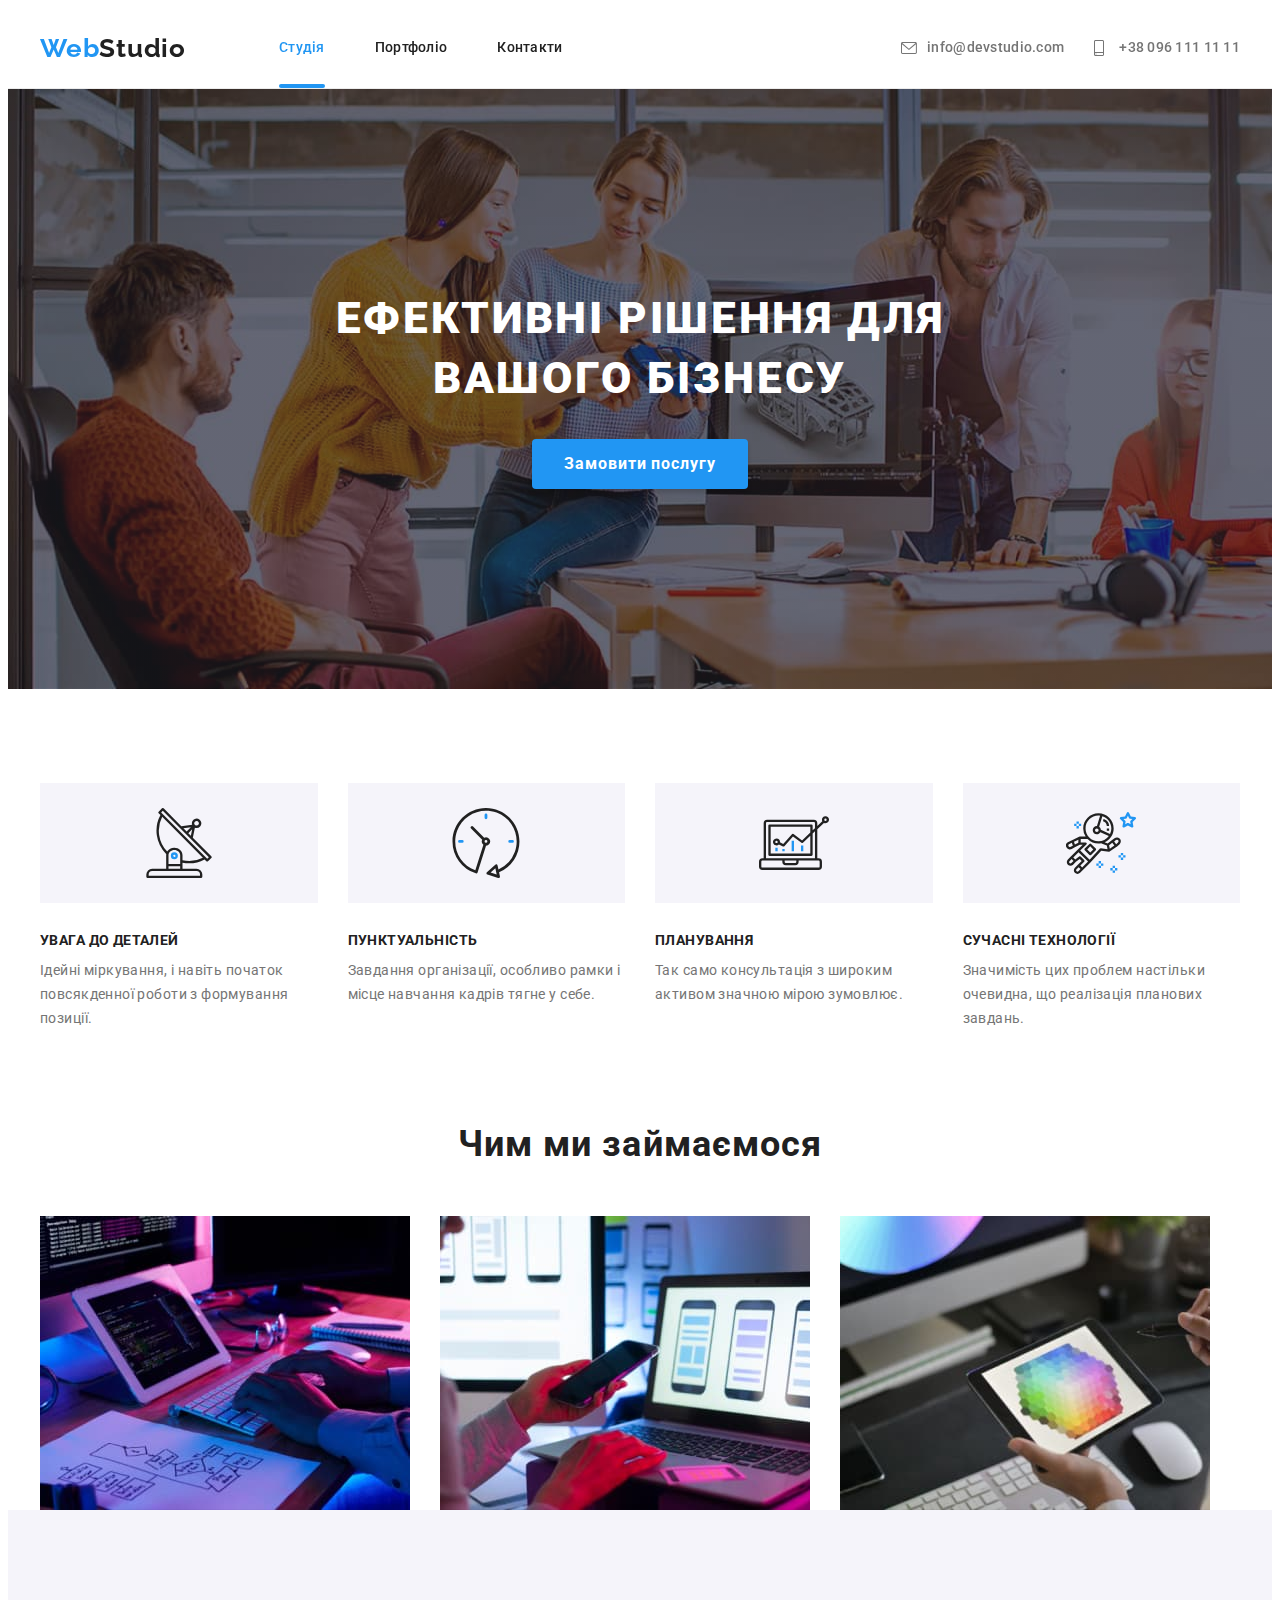
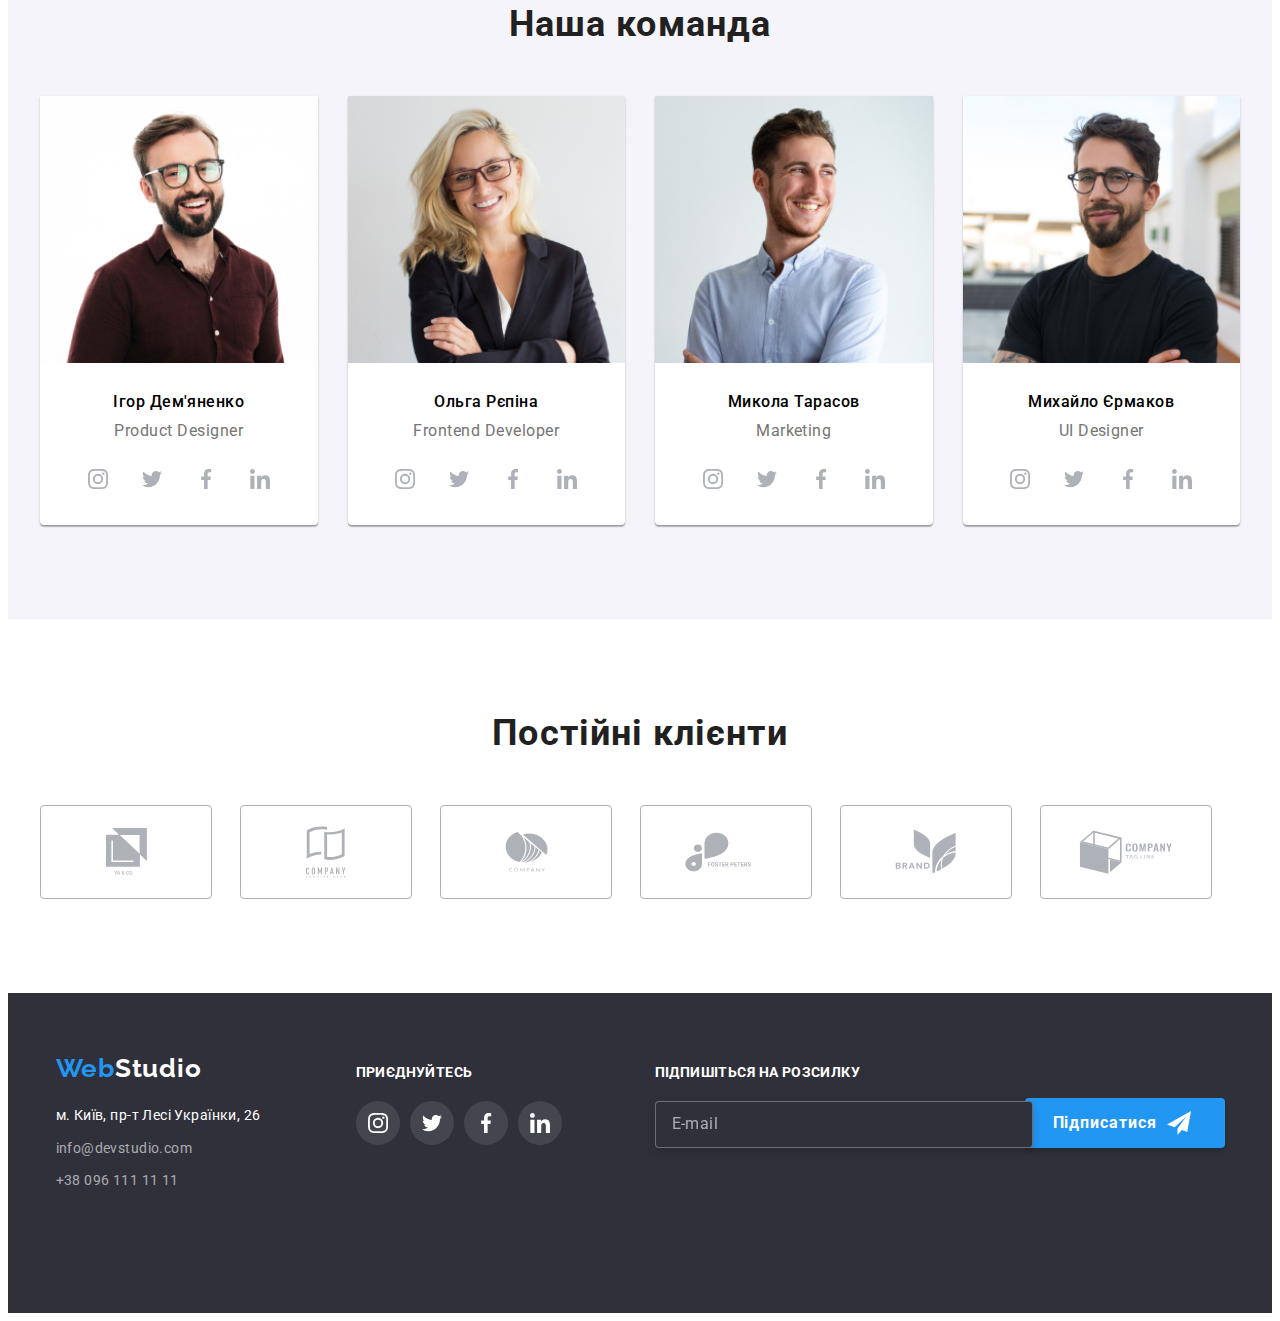
==== commit a15fc0da: "upgrade animation" ====
--- a/index.html
+++ b/index.html
@@ -17,6 +17,10 @@
       integrity="sha512-wpPYUAdjBVSE4KJnH1VR1HeZfpl1ub8YT/NKx4PuQ5NmX2tKuGu6U/JRp5y+Y8XG2tV+wKQpNHVUX03MfMFn9Q=="
       crossorigin="anonymous"
       referrerpolicy="no-referrer"
+    />
+    <link
+      rel="stylesheet"
+      href="https://cdnjs.cloudflare.com/ajax/libs/animate.css/4.1.1/animate.min.css"
     />
     <link rel="stylesheet" href="./css/main.min.css" />
   </head>
@@ -125,11 +129,15 @@
     <main>
       <!------------------------------------- Герой ------------------------------------->
       <section class="hero">
-        <h1 class="hero-h-one">
+        <h1 class="hero-h-one animate__animated animate__backInDown">
           Ефективні рішення для<br />
           вашого бізнесу
         </h1>
-        <button type="button" data-modal-open class="hero-btn">
+        <button
+          type="button"
+          data-modal-open
+          class="hero-btn animate__animated animate__delay-1s animate__fadeInDown"
+        >
           Замовити послугу
         </button>
       </section>
@@ -139,11 +147,13 @@
           <h2 class="visually-hidden">Чому ми?</h2>
           <ul class="advantages__list">
             <li class="advantages__item">
-              <div class="advantages-icon__box">
-                <svg class="advantages__icon" width="70" height="70">
-                  <use href="./images/sprite.svg#icon-antenna"></use>
-                </svg>
-              </div>
+              <a class="advanteges-item__link hvr-grow">
+                <div class="advantages-icon__box">
+                  <svg class="advantages__icon" width="70" height="70">
+                    <use href="./images/sprite.svg#icon-antenna"></use>
+                  </svg>
+                </div>
+              </a>
               <h3 class="advantages__point">Увага до деталей</h3>
               <p class="advantages__text">
                 Ідейні міркування, і навіть початок повсякденної роботи з
@@ -151,11 +161,13 @@
               </p>
             </li>
             <li class="advantages__item">
-              <div class="advantages-icon__box">
-                <svg class="advantages__icon" width="70" height="70">
-                  <use href="./images/sprite.svg#icon-clock"></use>
-                </svg>
-              </div>
+              <a class="hvr-grow">
+                <div class="advantages-icon__box">
+                  <svg class="advantages__icon" width="70" height="70">
+                    <use href="./images/sprite.svg#icon-clock"></use>
+                  </svg>
+                </div>
+              </a>
               <h3 class="advantages__point">Пунктуальність</h3>
               <p class="advantages__text">
                 Завдання організації, особливо рамки і місце навчання кадрів
@@ -163,22 +175,26 @@
               </p>
             </li>
             <li class="advantages__item">
-              <div class="advantages-icon__box">
-                <svg class="advantages__icon" width="70" height="70">
-                  <use href="./images/sprite.svg#icon-diagram"></use>
-                </svg>
-              </div>
+              <a class="hvr-grow">
+                <div class="advantages-icon__box">
+                  <svg class="advantages__icon" width="70" height="70">
+                    <use href="./images/sprite.svg#icon-diagram"></use>
+                  </svg>
+                </div>
+              </a>
               <h3 class="advantages__point">Планування</h3>
               <p class="advantages__text">
                 Так само консультація з широким активом значною мірою зумовлює.
               </p>
             </li>
             <li class="advantages__item">
-              <div class="advantages-icon__box">
-                <svg class="advantages__icon" width="70" height="70">
-                  <use href="./images/sprite.svg#icon-astronaut"></use>
-                </svg>
-              </div>
+              <a class="hvr-grow">
+                <div class="advantages-icon__box">
+                  <svg class="advantages__icon" width="70" height="70">
+                    <use href="./images/sprite.svg#icon-astronaut"></use>
+                  </svg>
+                </div>
+              </a>
               <h3 class="advantages__point">Сучасні технології</h3>
               <p class="advantages__text">
                 Значимість цих проблем настільки очевидна, що реалізація
@@ -195,37 +211,43 @@
           <h2 class="about__title">Чим ми займаємося</h2>
           <ul class="about__list">
             <li class="about__item">
-              <div class="about-content">
-                <h3 class="about__point">Десктопні додатки</h3>
-              </div>
-              <img
-                src="./images/program.jpg"
-                alt="Програмування"
-                width="370"
-                height="294"
-              />
+              <a class="about-item__link">
+                <div class="about-content">
+                  <h3 class="about__point">Десктопні додатки</h3>
+                </div>
+                <img
+                  src="./images/program.jpg"
+                  alt="Програмування"
+                  width="370"
+                  height="294"
+                />
+              </a>
             </li>
             <li class="about__item">
-              <div class="about-content">
-                <h3 class="about__point">Мобільні додатки</h3>
-              </div>
-              <img
-                src="./images/devise.jpg"
-                alt="Адаптація"
-                width="370"
-                height="294"
-              />
+              <a class="about-item__link">
+                <div class="about-content">
+                  <h3 class="about__point">Мобільні додатки</h3>
+                </div>
+                <img
+                  src="./images/devise.jpg"
+                  alt="Адаптація"
+                  width="370"
+                  height="294"
+                />
+              </a>
             </li>
             <li class="about__item">
-              <div class="about-content">
-                <h3 class="about__point">Дизайнерські рішення</h3>
-              </div>
-              <img
-                src="./images/color.jpg"
-                alt="Дизайн"
-                width="370"
-                height="294"
-              />
+              <a class="about-item__link">
+                <div class="about-content">
+                  <h3 class="about__point">Дизайнерські рішення</h3>
+                </div>
+                <img
+                  src="./images/color.jpg"
+                  alt="Дизайн"
+                  width="370"
+                  height="294"
+                />
+              </a>
             </li>
           </ul>
         </div>
--- a/css/main.min.css
+++ b/css/main.min.css
@@ -1 +1 @@
-h1,h2,h3,h4,h5,h6,ul,p{margin:0px;padding:0px;border:0px}address{font-style:normal}a{text-decoration:none}img{display:block;max-width:100%;height:auto}.container{width:100%;padding-left:15px;padding-right:15px;margin:0 auto}@media screen and (min-width: 480px){.container{width:480px}}@media screen and (min-width: 768px){.container{width:768px}}@media screen and (min-width: 1200px){.container{width:1200px}}.visually-hidden{position:absolute;white-space:nowrap;width:1px;height:1px;overflow:hidden;border:0;padding:0;clip:rect(0 0 0 0);-webkit-clip-path:inset(50%);clip-path:inset(50%);margin:-1px}.menu-wrapper{display:flex;flex-direction:column;justify-content:space-between;height:100%}.menu-btn{position:absolute;top:10px;right:45px;margin:0;padding:0;width:0;border:none;z-index:1111111}@media screen and (min-width: 768px){.menu-btn{display:none}}.menu-btn:hover{fill:#2196f3}.menu-btn:focus{fill:#2196f3}.menu-btn .menu-close{display:none}.menu-btn.is-open .menu-close{display:block}.menu-btn.is-open .menu-open{display:none}.menu{display:none;position:fixed;right:0;top:0;background-color:#fff;width:100vw;height:100vh;padding-top:48px;padding-bottom:48px;padding-left:40px;overflow-y:auto}.menu.is-open{display:flex;margin:0 auto}@media screen and (min-width: 768px){.menu.is-open{display:none}}@media screen and (min-width: 768px){.menu{display:none}}.menu-nav__list{display:flex;flex-direction:column;gap:32px}.menu-nav__item{font-family:"Roboto";font-style:normal;font-weight:500;font-size:40px;line-height:1.17;letter-spacing:.02em;list-style:none;color:#212121}@media screen and (max-width: 480px){.menu-nav__item{font-size:8.333vw}}.menu-nav__link{text-decoration:none;color:#212121}.menu-nav__link.current-menu{color:#2196f3}.menu-address__list{display:flex;flex-direction:column;gap:32px;margin-bottom:64px}.menu-address__item{list-style:none}.menu-address__tel{color:#2196f3;text-decoration:none;font-family:"Roboto",sans-serif;font-weight:500;font-size:34px;line-height:1.17;letter-spacing:.02em}.menu-address__mail{text-decoration:none;font-family:"Roboto",sans-serif;font-weight:500;font-size:24px;line-height:1.16;letter-spacing:.02em;color:#757575}.menu-soc__list{display:flex;gap:10px}.menu-soc__item{list-style:none;padding-right:10px}.menu-soc__item:not(:last-child){border-right:1px solid rgba(33,33,33,.2)}.menu-soc__link{text-decoration:none;color:#2196f3;font-family:"Roboto",sans-serif;font-weight:500;font-size:18px;line-height:1.22;letter-spacing:.02em}.header__logo{font-family:"Raleway",sans-serif;font-weight:700;font-size:24px;line-height:1.16;letter-spacing:.03em;color:#2196f3;text-decoration:none;display:inline-block;margin-right:93px}@media screen and (min-width: 1200px){.header__logo{font-size:26px;line-height:1.19}}.header__logo>span{font-family:"Raleway",sans-serif;font-weight:700;font-size:24px;line-height:1.16;letter-spacing:.03em;color:#212121;display:inline-block}@media screen and (min-width: 1200px){.header__logo>span{font-size:26px;line-height:1.19}}.header{border-bottom:1px solid #ececec;height:60px;position:relative;z-index:1}@media screen and (min-width: 768px){.header{height:80px}}.header__container{display:flex;height:100%;z-index:0;position:relative}.header__nav{display:flex;align-items:center}.header__list{list-style:none;display:flex;gap:50px}@media screen and (max-width: 767px){.header__list{display:none}}.page{position:relative;text-decoration:none;font-family:"Roboto",sans-serif;font-weight:500;font-size:14px;line-height:1.14;letter-spacing:.02em;color:#212121;display:inline-block;padding-top:32px;padding-bottom:32px;transition:color 250ms cubic-bezier(0.4, 0, 0.2, 1)}.page:hover{color:#2196f3;transition:color 250ms cubic-bezier(0.4, 0, 0.2, 1)}.page:focus{color:#2196f3;transition:color 250ms cubic-bezier(0.4, 0, 0.2, 1)}.header-adress{list-style:none;display:flex;margin-left:auto;gap:10px;align-items:center}@media screen and (max-width: 767px){.header-adress{display:none}}@media screen and (min-width: 768px){.header-adress{display:flex;flex-direction:column;justify-content:center;align-items:baseline}}@media screen and (min-width: 1200px){.header-adress{display:flex;flex-direction:unset;align-items:center;justify-content:unset;gap:30px}}.header-address__icon{margin-right:5px}.header-adress__link{text-decoration:none;font-family:"Roboto",sans-serif;font-weight:500;font-size:12px;line-height:1.16;letter-spacing:.02em;color:#757575;display:inline-block;fill:#757575;display:flex;align-items:center;gap:10px;transition:color 250ms cubic-bezier(0.4, 0, 0.2, 1),fill 250ms cubic-bezier(0.4, 0, 0.2, 1)}@media screen and (min-width: 1200px){.header-adress__link{font-size:14px;line-height:1.14;padding-top:32px;padding-bottom:32px}}.header-adress__link:hover{color:#2196f3;fill:#2196f3;transition:color 250ms cubic-bezier(0.4, 0, 0.2, 1),fill 250ms cubic-bezier(0.4, 0, 0.2, 1)}.header-adress__link:focus{color:#2196f3;fill:#2196f3;transition:color 250ms cubic-bezier(0.4, 0, 0.2, 1),fill 250ms cubic-bezier(0.4, 0, 0.2, 1)}.current{color:#2196f3}.current::after{content:"";position:absolute;background-color:#2196f3;border-radius:2px;width:100%;height:4px;left:0;bottom:0}.backdrop{position:fixed;width:100%;height:100%;top:0;left:0;opacity:1;background-color:rgba(0,0,0,.2);transition:visibility 250ms cubic-bezier(0.4, 0, 0.2, 1),opacity 250ms cubic-bezier(0.4, 0, 0.2, 1)}.backdrop.is-hidden{visibility:none;opacity:0;pointer-events:none}.backdrop.is-hidden>.modal{transform:scaleX(0)}.modal-button{position:absolute;top:10px;right:10px;display:flex;width:30px;height:30px;background:#fff;border:1px solid rgba(0,0,0,.1);border-radius:50%;cursor:pointer;align-items:center;justify-content:center;transition:border 250ms cubic-bezier(0.4, 0, 0.2, 1),fill 250ms cubic-bezier(0.4, 0, 0.2, 1)}.modal-button:hover{border:1px solid #2196f3;transition:border 250ms cubic-bezier(0.4, 0, 0.2, 1),fill 250ms cubic-bezier(0.4, 0, 0.2, 1);fill:#2196f3}.modal-button:focus{border:1px solid #2196f3;transition:border 250ms cubic-bezier(0.4, 0, 0.2, 1),fill 250ms cubic-bezier(0.4, 0, 0.2, 1);fill:#2196f3}.modal{position:absolute;width:100%;height:auto;top:50%;left:50%;translate:-50% -50%;padding:40px;background-color:#fff;box-shadow:0px 1px 3px rgba(0,0,0,.12),0px 1px 1px rgba(0,0,0,.14),0px 2px 1px rgba(0,0,0,.2);border-radius:4px;transform:scaleX(100%);transition:transform 1000ms cubic-bezier(0.4, 0, 0.2, 1)}@media screen and (min-width: 480px){.modal{width:450px;height:609px}}@media screen and (min-width: 1200px){.modal{width:528px;height:581px}}.icon-modal-btn{transform:rotateZ(0deg);transition:transform 1000ms cubic-bezier(0.4, 0, 0.2, 1)}.modal-button:hover .icon-modal-btn,.modal-button:focus .icon-modal-btn{transform:rotateZ(360deg)}.modal-tittle{font-family:"Roboto",sans-serif;font-weight:700;font-size:20px;line-height:1.15;text-align:center;letter-spacing:.03em;color:#212121;margin-bottom:12px}.form-text-modal{display:block;font-family:"Roboto",sans-serif;font-weight:400;font-size:12px;line-height:1.1666666667;letter-spacing:.01em;margin-bottom:4px;color:#757575}.form-name-box{margin-bottom:10px}.form-tel-box{margin-bottom:10px}.form-email-box{margin-bottom:10px}.form-textarea-box{margin-bottom:20px}.input-modal{width:100%;height:40px;padding-left:42px;border:1px solid rgba(33,33,33,.2);border-radius:4px}.textarea{font-family:"Roboto";font-style:normal;font-weight:400;font-size:12px;line-height:14px;letter-spacing:.01em;width:100%;border:1px solid rgba(33,33,33,.2);border-radius:4px;resize:none;padding-top:12px;padding-left:16px}.textarea:focus{outline:rgba(0,0,0,0);border-color:#2196f3}.textarea::-moz-placeholder{font-family:"Roboto",sans-serif;font-weight:400;font-size:12px;line-height:1.16;letter-spacing:.01em;color:rgba(117,117,117,.5)}.textarea:-ms-input-placeholder{font-family:"Roboto",sans-serif;font-weight:400;font-size:12px;line-height:1.16;letter-spacing:.01em;color:rgba(117,117,117,.5)}.textarea::placeholder{font-family:"Roboto",sans-serif;font-weight:400;font-size:12px;line-height:1.16;letter-spacing:.01em;color:rgba(117,117,117,.5)}.modal-checkbox{position:absolute;white-space:nowrap;width:1px;height:1px;overflow:hidden;border:0;padding:0;clip:rect(0 0 0 0);-webkit-clip-path:inset(50%);clip-path:inset(50%);margin:-1px}.checkbox-flex{display:flex;justify-content:center;align-items:center;margin-bottom:30px}.checkbox-text{display:flex;font-family:"Roboto",sans-serif;font-weight:400;font-size:12px;line-height:1.16;letter-spacing:.03em;color:#757575;align-items:center;gap:8px}@media screen and (min-width: 1200px){.checkbox-text{font-size:14px;line-height:1.71}}.checkbox-link{color:#2196f3;text-decoration:underline;font-size:12px;line-height:1.16}@media screen and (min-width: 1200px){.checkbox-link{font-size:14px;line-height:1.71}}.span-icon{width:16px;height:15px;border:2px solid #212121;border-radius:4px;cursor:pointer;margin-right:8px}.modal-checkbox:checked+.span-icon{border:rgba(0,0,0,0);background-image:url(../images/icon-check.svg);background-position:center;background-repeat:no-repeat;background-size:contain;background-color:#2196f3}.form-modal-btn{display:block;font-family:"Roboto",sans-serif;font-weight:700;font-size:16px;line-height:1.87;max-width:200px;width:100%;margin:0 auto;padding:10px 52px;letter-spacing:.06em;color:#fff;background:#2196f3;box-shadow:0px 4px 4px rgba(0,0,0,.15);border-radius:4px;border:none;cursor:pointer;transition:background-color 250ms cubic-bezier(0.4, 0, 0.2, 1),box-shadow 250ms cubic-bezier(0.4, 0, 0.2, 1)}@media screen and (max-width: 320px){.form-modal-btn{font-size:5vw}}.form-modal-btn:hover{background-color:#188ce8;transition:background-color 250ms cubic-bezier(0.4, 0, 0.2, 1),box-shadow 250ms cubic-bezier(0.4, 0, 0.2, 1)}.form-modal-btn:focus{background-color:#188ce8;transition:background-color 250ms cubic-bezier(0.4, 0, 0.2, 1),box-shadow 250ms cubic-bezier(0.4, 0, 0.2, 1)}.input-wrap{position:relative}.icon-modal{position:absolute;left:12px;top:50%;transform:translateY(-50%)}.input-modal:focus{outline:rgba(0,0,0,0);border:1px solid #2196f3}.input-modal:focus+.icon-modal{fill:#2196f3}.hero{background-color:#c4c4c4;background-image:linear-gradient(to right, rgba(47, 48, 58, 0.4), rgba(47, 48, 58, 0.4)),url(../images/background-mobile.jpg);background-repeat:no-repeat;background-size:cover;background-position:left;text-align:center;padding-top:118px;padding-bottom:118px;max-width:1600px;margin:0 auto}@media(min-device-pixel-ratio: 2),(-webkit-min-device-pixel-ratio: 2),(min-resolution: 192dpi),(min-resolution: 2dppx){.hero{background-image:linear-gradient(to right, rgba(47, 48, 58, 0.4), rgba(47, 48, 58, 0.4)),url(../images/background-mobile2x.jpg)}}@media screen and (min-width: 768px){.hero{background-image:linear-gradient(to right, rgba(47, 48, 58, 0.4), rgba(47, 48, 58, 0.4)),url(../images/background-tablet.jpg)}}@media screen and (min-width: 768px)and (min-device-pixel-ratio: 2),screen and (min-width: 768px)and (-webkit-min-device-pixel-ratio: 2),screen and (min-width: 768px)and (min-resolution: 192dpi),screen and (min-width: 768px)and (min-resolution: 2dppx){.hero{background-image:linear-gradient(to right, rgba(47, 48, 58, 0.4), rgba(47, 48, 58, 0.4)),url(../images/background-tablet2x.jpg)}}@media screen and (min-width: 1200px){.hero{background-image:linear-gradient(to right, rgba(47, 48, 58, 0.4), rgba(47, 48, 58, 0.4)),url(../images/background.jpg);padding-top:200px;padding-bottom:200px}}@media screen and (min-width: 1200px)and (min-device-pixel-ratio: 2),screen and (min-width: 1200px)and (-webkit-min-device-pixel-ratio: 2),screen and (min-width: 1200px)and (min-resolution: 192dpi),screen and (min-width: 1200px)and (min-resolution: 2dppx){.hero{background-image:linear-gradient(to right, rgba(47, 48, 58, 0.4), rgba(47, 48, 58, 0.4)),url(../images/background2x.jpg)}}.hero-h-one{font-family:"Roboto",sans-serif;font-style:normal;font-weight:900;font-size:26px;line-height:1.62;text-align:center;letter-spacing:.06em;text-transform:uppercase;color:#fff;margin:0 auto 30px}@media screen and (min-width: 1200px){.hero-h-one{font-family:"Roboto",sans-serif;font-weight:900;font-size:44px;line-height:1.36em;text-align:center;letter-spacing:.06em;text-transform:uppercase;color:#fff;text-align:center;max-width:696px;margin:0 auto 30px}}.hero-btn{font-family:"Roboto",sans-serif;font-weight:700;font-size:16px;line-height:1.87;letter-spacing:.06em;color:#fff;background:#2196f3;border-radius:4px;border:none;cursor:pointer;display:inline;width:200px;height:50px;box-shadow:0px 4px 4px rgba(0,0,0,.15);transition:background-color 250ms cubic-bezier(0.4, 0, 0.2, 1),box-shadow 250ms cubic-bezier(0.4, 0, 0.2, 1)}.hero-btn:hover{background:#188ce8;transition:background-color 250ms cubic-bezier(0.4, 0, 0.2, 1),box-shadow 250ms cubic-bezier(0.4, 0, 0.2, 1)}.hero-btn:focus{background:#188ce8;transition:background-color 250ms cubic-bezier(0.4, 0, 0.2, 1),box-shadow 250ms cubic-bezier(0.4, 0, 0.2, 1)}@media screen and (min-width: 1200px){.hero-btn{width:216px}}.btn{cursor:pointer;font-family:"Roboto",sans-serif;font-weight:500;font-size:16px;line-height:30px;display:flex;align-items:center;text-align:center;letter-spacing:.06em;color:#212121;background:#f5f4fa;border-radius:4px;border:none;transition:background-color 250ms cubic-bezier(0.4, 0, 0.2, 1),box-shadow 250ms cubic-bezier(0.4, 0, 0.2, 1)}.btn:hover{background-color:#2196f3;color:#fff;box-shadow:0px 3px 1px rgba(0,0,0,.1),0px 1px 2px rgba(0,0,0,.08),0px 2px 2px rgba(0,0,0,.12);border-radius:4px;transition:background-color 250ms cubic-bezier(0.4, 0, 0.2, 1),box-shadow 250ms cubic-bezier(0.4, 0, 0.2, 1)}.btn:focus{background-color:#2196f3;color:#fff;box-shadow:0px 3px 1px rgba(0,0,0,.1),0px 1px 2px rgba(0,0,0,.08),0px 2px 2px rgba(0,0,0,.12);border-radius:4px;transition:background-color 250ms cubic-bezier(0.4, 0, 0.2, 1),box-shadow 250ms cubic-bezier(0.4, 0, 0.2, 1)}.advantages{padding-top:60px;padding-bottom:60px}@media screen and (min-width: 1200px){.advantages{padding-top:94px;padding-bottom:94px}}.advantages__item{width:100%}.advantages__item:not(:last-child){margin-bottom:30px}@media screen and (min-width: 768px){.advantages__item:not(:last-child){margin:0}}@media screen and (min-width: 480px){.advantages__item{width:450px}}@media screen and (min-width: 768px){.advantages__item{width:calc((100% - 30px)/2);margin:0}}@media screen and (min-width: 1200px){.advantages__item{width:calc((100% - 90px)/4)}}.advantages-icon__box{background-color:#f5f4fa;width:100%;padding-top:25px;padding-bottom:25px}.advantages__icon{display:block;margin:0 auto}.advantages__list{list-style:none;display:block;gap:30px}@media screen and (min-width: 768px){.advantages__list{display:flex;flex-wrap:wrap}}.advantages__point{font-family:"Roboto",sans-serif;font-weight:700;font-size:14px;line-height:1.14;letter-spacing:.03em;text-transform:uppercase;color:#212121;margin-top:30px;text-align:center}@media screen and (min-width: 768px){.advantages__point{text-align:left}}.advantages__text{font-family:"Roboto",sans-serif;font-weight:400;font-size:14px;line-height:1.71;letter-spacing:.03em;color:#757575;margin-top:10px}.about{display:none}@media screen and (min-width: 1200px){.about{display:unset;padding-top:94px;padding-bottom:94px}}.about__list{list-style:none;display:flex;align-items:center;gap:30px}.about__item{position:relative}.about-content{position:absolute;bottom:0;width:100%;padding-top:27px;padding-bottom:27px;background:rgba(47,48,58,.8)}.about__point{font-family:"Roboto",sans-serif;font-weight:700;font-size:14px;line-height:1.14;text-align:center;letter-spacing:.03em;text-transform:uppercase;color:#fff}.about__container{text-align:center}.about__title{font-family:"Roboto",sans-serif;font-weight:700;font-size:28px;line-height:1.17;letter-spacing:.03em;color:#212121;margin-bottom:50px}@media screen and (min-width: 1200px){.about__title{font-size:36px;line-height:1.16}}.team{background:#f5f4fa;padding-top:60px;padding-bottom:60px}@media screen and (min-width: 1200px){.team{padding-top:94px;padding-bottom:94px}}.team-container{margin:0 auto;text-align:center}.team-list{list-style:none;display:block}@media screen and (min-width: 768px){.team-list{display:flex;flex-wrap:wrap;gap:30px}}.team-item{margin:0 auto;background:#fff;padding-bottom:24px;border-radius:0px 0px 4px 4px;flex-wrap:wrap;max-width:450px;height:auto;box-shadow:0px 1px 3px rgba(0,0,0,.12),0px 1px 1px rgba(0,0,0,.14),0px 2px 1px rgba(0,0,0,.2);border-radius:0px 0px 4px 4px}.team-item:not(:last-child){margin-bottom:30px}@media screen and (min-width: 768px){.team-item:not(:last-child){margin-bottom:0}}@media screen and (min-width: 768px){.team-item{width:calc((100% - 30px)/2)}}@media screen and (min-width: 1200px){.team-item{width:calc((100% - 90px)/4)}}.team-icon-list{display:flex;list-style:none;justify-content:center;gap:10px;margin-top:16px}.team-icon-link{display:flex;background-color:#fff;width:44px;height:44px;align-items:center;justify-content:center;border-radius:50%;fill:#afb1b8;transition:background-color 250ms cubic-bezier(0.4, 0, 0.2, 1),fill 250ms cubic-bezier(0.4, 0, 0.2, 1)}.team-icon-link:hover{fill:#fff;background-color:#2196f3;transition:background-color 250ms cubic-bezier(0.4, 0, 0.2, 1),fill 250ms cubic-bezier(0.4, 0, 0.2, 1)}.team-icon-link:focus{fill:#fff;background-color:#2196f3;transition:background-color 250ms cubic-bezier(0.4, 0, 0.2, 1),fill 250ms cubic-bezier(0.4, 0, 0.2, 1)}.team-h-two{font-family:"Roboto",sans-serif;font-weight:700;font-size:28px;line-height:1.17;letter-spacing:.03em;color:#212121;margin-bottom:50px}@media screen and (min-width: 1200px){.team-h-two{font-size:36px;line-height:1.16}}.team-h-three{font-family:"Roboto",sans-serif;font-weight:500;font-size:16px;line-height:1.18;letter-spacing:.03em;margin-top:30px}.team-text{font-family:"Roboto",sans-serif;font-weight:400;font-size:16px;line-height:1.18;letter-spacing:.03em;color:#757575;margin-top:10px}.clients{padding-top:60px;padding-bottom:60px}@media screen and (min-width: 1200px){.clients{padding-top:94px;padding-bottom:94px}}.client-h-two{font-family:"Roboto",sans-serif;font-weight:700;font-size:28px;line-height:1.17;text-align:center;letter-spacing:.03em;color:#212121;margin-bottom:50px}@media screen and (min-width: 1200px){.client-h-two{font-size:36px;line-height:1.16}}.client-icon-list{display:flex;flex-wrap:wrap;list-style:none;gap:30px}.client-icon-item{width:calc((100% - 30px)/2)}@media screen and (min-width: 768px){.client-icon-item{width:calc((100% - 60px)/3)}}@media screen and (min-width: 1200px){.client-icon-item{width:170px}}.client-icon-link{fill:#afb1b8;align-items:center;justify-content:center;display:flex;border:1px solid #afb1b8;border-radius:4px;width:100%;height:92px;transition:fill 250ms cubic-bezier(0.4, 0, 0.2, 1),border 250ms cubic-bezier(0.4, 0, 0.2, 1)}.client-icon-link:hover{fill:#2196f3;border:1px solid #2196f3;transition:fill 250ms cubic-bezier(0.4, 0, 0.2, 1),border 250ms cubic-bezier(0.4, 0, 0.2, 1)}.client-icon-link:focus{fill:#2196f3;border:1px solid #2196f3;transition:fill 250ms cubic-bezier(0.4, 0, 0.2, 1),border 250ms cubic-bezier(0.4, 0, 0.2, 1)}.works-list-top{list-style:none;display:flex;flex-wrap:wrap;gap:8px;align-items:center;margin-bottom:50px}@media screen and (min-width: 768px){.works-list-top{flex-wrap:nowrap;justify-content:center}}.button-all{padding:6px 22px}.button-web{padding:6px 22px}.button-add{padding:6px 22px}.button-design{padding:6px 22px}.button-mark{padding:6px 22px}.works{padding-top:60px;padding-bottom:60px}@media screen and (min-width: 1200px){.works{padding-top:94px;padding-bottom:94px}}.works-list-bottom{list-style:none;display:block}@media screen and (min-width: 768px){.works-list-bottom{display:flex;flex-wrap:wrap;flex-grow:1;gap:30px}}.works-item-bottom:not(:last-child){margin-bottom:30px}@media screen and (min-width: 768px){.works-item-bottom:not(:last-child){margin:0;display:flex}}.works-link{display:flex;flex-direction:column;flex-grow:1;transition:box-shadow 250ms cubic-bezier(0.4, 0, 0.2, 1)}.works-link:hover{box-shadow:0px 1px 1px rgba(0,0,0,.12),0px 4px 4px rgba(0,0,0,.06),1px 4px 6px rgba(0,0,0,.16);transition:box-shadow 250ms cubic-bezier(0.4, 0, 0.2, 1)}.works-link:focus{box-shadow:0px 1px 1px rgba(0,0,0,.12),0px 4px 4px rgba(0,0,0,.06),1px 4px 6px rgba(0,0,0,.16);transition:box-shadow 250ms cubic-bezier(0.4, 0, 0.2, 1)}.works-list-btn{display:flex}.works-h-two{font-family:"Roboto",sans-serif;font-weight:700;font-size:18px;line-height:2;letter-spacing:.06em;color:#212121;margin-bottom:4px}@media screen and (min-width: 768px){.cards{flex-basis:calc((100% - 30px)/2)}}@media screen and (min-width: 1200px){.cards{flex-basis:calc((100% - 60px)/3)}}.border-text-card{border-right:1px solid #eee;border-bottom:1px solid #eee;border-left:1px solid #eee;align-items:center;padding:20px 24px;flex-grow:1}.works-text{font-family:"Roboto";font-weight:400;font-size:16px;line-height:1.87;letter-spacing:.03em;color:#757575}.works-link:hover .works-text-box{transform:translateY(0)}.works-link:focus .works-text-box{transform:translateY(0)}.box{position:relative;overflow:hidden}.works-text-box{position:absolute;bottom:0;left:0;width:100%;height:100%;padding:63px 24px;font-family:"Roboto",sans-serif;font-weight:400;font-size:18px;line-height:1.55;letter-spacing:.03em;color:#fff;background-color:rgba(33,150,243,.9);transform:translateY(100%);transition:transform 250ms cubic-bezier(0.4, 0, 0.2, 1)}.footer__logo{font-family:"Raleway",sens-serif;font-weight:700;font-size:24px;line-height:1.16;letter-spacing:.03em;color:#2196f3;text-decoration:none;display:inline-block;margin-bottom:20px}@media screen and (min-width: 1200px){.footer__logo{font-size:26px;line-height:1.19}}.footer__logo>span{color:#fff}.footer{background-color:#2f303a;padding-top:60px;padding-bottom:60px}.footer-container{display:flex;flex-direction:column;align-items:baseline;text-align:center;align-items:center;justify-content:center;gap:60px}@media screen and (min-width: 768px){.footer-container{flex-direction:unset;flex-wrap:wrap}}@media screen and (min-width: 1200px){.footer-container{align-items:baseline;text-align:unset;flex-wrap:nowrap;gap:93px}}.footer-flex__wrapper{gap:60px}@media screen and (min-width: 768px){.footer-flex__wrapper{width:100%;display:flex;align-items:baseline;justify-content:center;gap:165px}}@media screen and (min-width: 1200px){.footer-flex__wrapper{align-items:baseline;justify-content:unset;width:unset;gap:70px}}.footer-box-one{width:230px;margin-bottom:60px}.footer-h-three{font-family:"Roboto",sans-serif;font-weight:700;font-size:14px;line-height:1.14;letter-spacing:.03em;text-transform:uppercase;color:#fff;margin-bottom:20px}.footer-icon-list{list-style:none;display:flex;gap:10px}.footer-icon-link{display:flex;background:rgba(255,255,255,.1);width:44px;height:44px;align-items:center;justify-content:center;border-radius:50%;fill:#fff;transition:background-color 250ms cubic-bezier(0.4, 0, 0.2, 1)}.footer-icon-link:hover{background:#2196f3;transition:background-color 250ms cubic-bezier(0.4, 0, 0.2, 1)}.footer-icon-link:focus{background:#2196f3;transition:background-color 250ms cubic-bezier(0.4, 0, 0.2, 1)}.footer-list{list-style:none}.footer-item:not(:last-child){margin-bottom:9px}.map{font-family:"Roboto",sans-serif;font-weight:400;font-size:14px;line-height:1.71;letter-spacing:.03em;color:#fff;transition:color 250ms cubic-bezier(0.4, 0, 0.2, 1)}.map:focus{color:#2196f3;transition:color 250ms cubic-bezier(0.4, 0, 0.2, 1)}.map:hover{color:#2196f3;transition:color 250ms cubic-bezier(0.4, 0, 0.2, 1)}.footer-adress-link{font-family:"Roboto";font-weight:400;font-size:14px;line-height:1.71;letter-spacing:.03em;color:rgba(255,255,255,.6);transition:color 250ms cubic-bezier(0.4, 0, 0.2, 1)}.footer-adress-link:focus{color:#2196f3;transition:color 250ms cubic-bezier(0.4, 0, 0.2, 1)}.footer-adress-link:hover{color:#2196f3;transition:color 250ms cubic-bezier(0.4, 0, 0.2, 1)}.footer-box-two{display:flex;flex-direction:column;align-items:center}@media screen and (min-width: 1200px){.footer-box-two{display:unset}}.footer-box-three{width:100%}@media screen and (min-width: 768px){.footer-box-three{width:450px}}@media screen and (min-width: 1200px){.footer-box-three{width:570px}}.footer-form__label{width:100%}@media screen and (min-width: 1200px){.footer-form__label{width:358px}}.form-box{width:100%;display:flex;flex-direction:column;align-items:center;justify-content:center;gap:20px}@media screen and (min-width: 1200px){.form-box{align-items:flex-end;flex-direction:unset;gap:12px}}.form-text{font-family:"Roboto",sans-serif;font-weight:700;font-size:14px;line-height:1.14;letter-spacing:.03em;text-transform:uppercase;display:block;margin-bottom:20px;color:#fff}.form-btn{gap:10px;font-family:"Roboto",sans-serif;font-weight:700;font-size:16px;line-height:1.87;display:flex;align-items:center;text-align:center;letter-spacing:.06em;height:50px;bottom:0;width:200px;padding:10px 28px;color:#fff;cursor:pointer;background:#2196f3;box-shadow:0px 4px 4px rgba(0,0,0,.15);border-radius:4px;border-color:rgba(255,255,255,.3764705882);border:none;transition:background-color 250ms cubic-bezier(0.4, 0, 0.2, 1),box-shadow 250ms cubic-bezier(0.4, 0, 0.2, 1)}.form-btn:hover{background:#188ce8;transition:background-color 250ms cubic-bezier(0.4, 0, 0.2, 1),box-shadow 250ms cubic-bezier(0.4, 0, 0.2, 1)}.form-btn:focus{background:#188ce8;transition:background-color 250ms cubic-bezier(0.4, 0, 0.2, 1),box-shadow 250ms cubic-bezier(0.4, 0, 0.2, 1)}.form-input{width:100%;color:rgba(255,255,255,.3764705882);background-color:#2f303a;padding-top:15px;padding-bottom:15px;padding-left:16px;border:1px solid rgba(255,255,255,.3);filter:drop-shadow(0px 4px 4px rgba(0, 0, 0, 0.15));border-radius:4px}.form-input:focus{outline:rgba(0,0,0,0);border-color:#2196f3}.form-input::-moz-placeholder{font-family:"Roboto",sans-serif;font-weight:400;font-size:16px;line-height:1.25;align-items:center;letter-spacing:.03em;color:rgba(255,255,255,.6)}.form-input:-ms-input-placeholder{font-family:"Roboto",sans-serif;font-weight:400;font-size:16px;line-height:1.25;align-items:center;letter-spacing:.03em;color:rgba(255,255,255,.6)}.form-input::placeholder{font-family:"Roboto",sans-serif;font-weight:400;font-size:16px;line-height:1.25;align-items:center;letter-spacing:.03em;color:rgba(255,255,255,.6)}/*# sourceMappingURL=main.min.css.map */+h1,h2,h3,h4,h5,h6,ul,p{margin:0px;padding:0px;border:0px}address{font-style:normal}a{text-decoration:none}img{display:block;max-width:100%;height:auto}.container{width:100%;padding-left:15px;padding-right:15px;margin:0 auto}@media screen and (min-width: 480px){.container{width:480px}}@media screen and (min-width: 768px){.container{width:768px}}@media screen and (min-width: 1200px){.container{width:1200px}}.no-scroll{overflow:hidden}.visually-hidden{position:absolute;white-space:nowrap;width:1px;height:1px;overflow:hidden;border:0;padding:0;clip:rect(0 0 0 0);-webkit-clip-path:inset(50%);clip-path:inset(50%);margin:-1px}.menu-wrapper{display:flex;flex-direction:column;justify-content:space-between;height:100%}.menu-btn{position:absolute;top:10px;right:45px;margin:0;padding:0;width:0;border:none;z-index:1111111;cursor:pointer;transition:fill 250ms cubic-bezier(0.4, 0, 0.2, 1)}@media screen and (min-width: 768px){.menu-btn{display:none}}.menu-btn:hover{transition:fill 250ms cubic-bezier(0.4, 0, 0.2, 1);fill:#2196f3}.menu-btn:focus{fill:#2196f3;transition:fill 250ms cubic-bezier(0.4, 0, 0.2, 1)}.menu-btn .menu-close{display:none}.menu-btn.is-open .menu-close{display:block}.menu-btn.is-open .menu-open{display:none}.menu{transform:scaleY(0);pointer-events:none;position:fixed;right:0;top:0;background-color:#fff;width:100vw;height:100vh;padding-top:48px;padding-bottom:48px;padding-left:40px;overflow-y:auto;transition:transform 500ms cubic-bezier(0.4, 0, 0.2, 1)}.menu.is-open{display:flex;margin:0 auto;pointer-events:unset;transform:scaleY(100%);transition:transform 500ms cubic-bezier(0.4, 0, 0.2, 1)}@media screen and (min-width: 768px){.menu.is-open{display:none}}@media screen and (min-width: 768px){.menu{display:none}}.menu-nav__list{display:flex;flex-direction:column;gap:32px}.menu-nav__item{font-family:"Roboto",sans-serif;font-style:normal;font-weight:500;font-size:40px;line-height:1.17;letter-spacing:.02em;list-style:none;color:#212121}@media screen and (max-width: 480px){.menu-nav__item{font-size:8.333vw}}.menu-nav__link{text-decoration:none;color:#212121;transition:color 250ms cubic-bezier(0.4, 0, 0.2, 1)}.menu-nav__link:hover{transition:color 250ms cubic-bezier(0.4, 0, 0.2, 1);color:#2196f3}.menu-nav__link:focus{transition:color 250ms cubic-bezier(0.4, 0, 0.2, 1);color:#2196f3}.menu-nav__link.current-menu{color:#2196f3}.menu-address__list{display:flex;flex-direction:column;gap:32px;margin-bottom:64px}.menu-address__item{list-style:none}.menu-address__tel{color:#2196f3;text-decoration:none;font-family:"Roboto",sans-serif;font-weight:500;font-size:34px;line-height:1.17;letter-spacing:.02em}.menu-address__mail{text-decoration:none;font-family:"Roboto",sans-serif;font-weight:500;font-size:24px;line-height:1.16;letter-spacing:.02em;color:#757575}.menu-soc__list{display:flex;gap:10px}.menu-soc__item{list-style:none;padding-right:10px}.menu-soc__item:not(:last-child){border-right:1px solid rgba(33,33,33,.2)}.menu-soc__link{text-decoration:none;color:#2196f3;font-family:"Roboto",sans-serif;font-weight:500;font-size:18px;line-height:1.22;letter-spacing:.02em}.header__logo{font-family:"Raleway",sans-serif;font-weight:700;font-size:24px;line-height:1.16;letter-spacing:.03em;color:#2196f3;text-decoration:none;display:inline-block;margin-right:93px}@media screen and (min-width: 1200px){.header__logo{font-size:26px;line-height:1.19}}.header__logo>span{font-family:"Raleway",sans-serif;font-weight:700;font-size:24px;line-height:1.16;letter-spacing:.03em;color:#212121;display:inline-block}@media screen and (min-width: 1200px){.header__logo>span{font-size:26px;line-height:1.19}}.header{border-bottom:1px solid #ececec;height:60px;position:relative;z-index:1}@media screen and (min-width: 768px){.header{height:80px}}.header__container{display:flex;height:100%;z-index:0;position:relative}.header__nav{display:flex;align-items:center}.header__list{list-style:none;display:flex;gap:50px}@media screen and (max-width: 767px){.header__list{display:none}}.page{position:relative;text-decoration:none;font-family:"Roboto",sans-serif;font-weight:500;font-size:14px;line-height:1.14;letter-spacing:.02em;color:#212121;display:inline-block;padding-top:32px;padding-bottom:32px;transition:color 250ms cubic-bezier(0.4, 0, 0.2, 1)}.page::after{content:"";position:absolute;background-color:#2196f3;border-radius:2px;width:0%;height:4px;left:0;bottom:0;transition:width 250ms cubic-bezier(0.4, 0, 0.2, 1)}.page:hover::after{width:100%}.page:hover{color:#2196f3;transition:color 250ms cubic-bezier(0.4, 0, 0.2, 1)}.page:focus{color:#2196f3;transition:color 250ms cubic-bezier(0.4, 0, 0.2, 1)}.header-adress{list-style:none;display:flex;margin-left:auto;gap:10px;align-items:center}@media screen and (max-width: 767px){.header-adress{display:none}}@media screen and (min-width: 768px){.header-adress{display:flex;flex-direction:column;justify-content:center;align-items:baseline}}@media screen and (min-width: 1200px){.header-adress{display:flex;flex-direction:unset;align-items:center;justify-content:unset;gap:30px}}.header-address__icon{margin-right:5px}.header-adress__link{text-decoration:none;font-family:"Roboto",sans-serif;font-weight:500;font-size:12px;line-height:1.16;letter-spacing:.02em;color:#757575;display:inline-block;fill:#757575;display:flex;align-items:center;gap:10px;transition:color 250ms cubic-bezier(0.4, 0, 0.2, 1),fill 250ms cubic-bezier(0.4, 0, 0.2, 1)}@media screen and (min-width: 1200px){.header-adress__link{font-size:14px;line-height:1.14;padding-top:32px;padding-bottom:32px}}.header-adress__link:hover{color:#2196f3;fill:#2196f3;transition:color 250ms cubic-bezier(0.4, 0, 0.2, 1),fill 250ms cubic-bezier(0.4, 0, 0.2, 1)}.header-adress__link:focus{color:#2196f3;fill:#2196f3;transition:color 250ms cubic-bezier(0.4, 0, 0.2, 1),fill 250ms cubic-bezier(0.4, 0, 0.2, 1)}.current{color:#2196f3}.current::after{content:"";position:absolute;background-color:#2196f3;border-radius:2px;width:100%;height:4px;left:0;bottom:0}.backdrop{position:fixed;width:100%;height:100%;top:0;left:0;opacity:1;background-color:rgba(0,0,0,.2);transition:visibility 250ms cubic-bezier(0.4, 0, 0.2, 1),opacity 250ms cubic-bezier(0.4, 0, 0.2, 1)}.backdrop.is-hidden{visibility:none;opacity:0;pointer-events:none}.backdrop.is-hidden>.modal{transform:scaleX(0)}.modal-button{position:absolute;top:10px;right:10px;display:flex;width:30px;height:30px;background:#fff;border:1px solid rgba(0,0,0,.1);border-radius:50%;cursor:pointer;align-items:center;justify-content:center;transition:border 250ms cubic-bezier(0.4, 0, 0.2, 1),fill 250ms cubic-bezier(0.4, 0, 0.2, 1)}.modal-button:hover{border:1px solid #2196f3;transition:border 250ms cubic-bezier(0.4, 0, 0.2, 1),fill 250ms cubic-bezier(0.4, 0, 0.2, 1);fill:#2196f3}.modal-button:focus{border:1px solid #2196f3;transition:border 250ms cubic-bezier(0.4, 0, 0.2, 1),fill 250ms cubic-bezier(0.4, 0, 0.2, 1);fill:#2196f3}.modal{position:absolute;width:100%;height:auto;top:50%;left:50%;translate:-50% -50%;padding:40px;background-color:#fff;box-shadow:0px 1px 3px rgba(0,0,0,.12),0px 1px 1px rgba(0,0,0,.14),0px 2px 1px rgba(0,0,0,.2);border-radius:4px;transform:scaleX(100%);transition:transform 1000ms cubic-bezier(0.4, 0, 0.2, 1)}@media screen and (min-width: 480px){.modal{width:450px;height:609px}}@media screen and (min-width: 1200px){.modal{width:528px;height:581px}}.icon-modal-btn{transform:rotateZ(0deg);transition:transform 1000ms cubic-bezier(0.4, 0, 0.2, 1)}.modal-button:hover .icon-modal-btn,.modal-button:focus .icon-modal-btn{transform:rotateZ(360deg)}.modal-tittle{font-family:"Roboto",sans-serif;font-weight:700;font-size:20px;line-height:1.15;text-align:center;letter-spacing:.03em;color:#212121;margin-bottom:12px}.form-text-modal{display:block;font-family:"Roboto",sans-serif;font-weight:400;font-size:12px;line-height:1.1666666667;letter-spacing:.01em;margin-bottom:4px;color:#757575}.form-name-box{margin-bottom:10px}.form-tel-box{margin-bottom:10px}.form-email-box{margin-bottom:10px}.form-textarea-box{margin-bottom:20px}.input-modal{width:100%;height:40px;padding-left:42px;border:1px solid rgba(33,33,33,.2);border-radius:4px}.textarea{font-family:"Roboto";font-style:normal;font-weight:400;font-size:12px;line-height:14px;letter-spacing:.01em;width:100%;border:1px solid rgba(33,33,33,.2);border-radius:4px;resize:none;padding-top:12px;padding-left:16px}.textarea:focus{outline:rgba(0,0,0,0);border-color:#2196f3}.textarea::-moz-placeholder{font-family:"Roboto",sans-serif;font-weight:400;font-size:12px;line-height:1.16;letter-spacing:.01em;color:rgba(117,117,117,.5)}.textarea:-ms-input-placeholder{font-family:"Roboto",sans-serif;font-weight:400;font-size:12px;line-height:1.16;letter-spacing:.01em;color:rgba(117,117,117,.5)}.textarea::placeholder{font-family:"Roboto",sans-serif;font-weight:400;font-size:12px;line-height:1.16;letter-spacing:.01em;color:rgba(117,117,117,.5)}.modal-checkbox{position:absolute;white-space:nowrap;width:1px;height:1px;overflow:hidden;border:0;padding:0;clip:rect(0 0 0 0);-webkit-clip-path:inset(50%);clip-path:inset(50%);margin:-1px}.checkbox-flex{display:flex;justify-content:center;align-items:center;margin-bottom:30px}.checkbox-text{display:flex;font-family:"Roboto",sans-serif;font-weight:400;font-size:12px;line-height:1.16;letter-spacing:.03em;color:#757575;align-items:center;gap:8px}@media screen and (min-width: 1200px){.checkbox-text{font-size:14px;line-height:1.71}}.checkbox-link{color:#2196f3;text-decoration:underline;font-size:12px;line-height:1.16}@media screen and (min-width: 1200px){.checkbox-link{font-size:14px;line-height:1.71}}.span-icon{width:16px;height:15px;border:2px solid #212121;border-radius:4px;cursor:pointer;margin-right:8px}.modal-checkbox:checked+.span-icon{border:rgba(0,0,0,0);background-image:url(../images/icon-check.svg);background-position:center;background-repeat:no-repeat;background-size:contain;background-color:#2196f3}.form-modal-btn{display:block;font-family:"Roboto",sans-serif;font-weight:700;font-size:16px;line-height:1.87;max-width:200px;width:100%;margin:0 auto;padding:10px 52px;letter-spacing:.06em;color:#fff;background:#2196f3;box-shadow:0px 4px 4px rgba(0,0,0,.15);border-radius:4px;border:none;cursor:pointer;transition:background-color 250ms cubic-bezier(0.4, 0, 0.2, 1),box-shadow 250ms cubic-bezier(0.4, 0, 0.2, 1)}@media screen and (max-width: 320px){.form-modal-btn{font-size:5vw}}.form-modal-btn:hover{background-color:#188ce8;transition:background-color 250ms cubic-bezier(0.4, 0, 0.2, 1),box-shadow 250ms cubic-bezier(0.4, 0, 0.2, 1)}.form-modal-btn:focus{background-color:#188ce8;transition:background-color 250ms cubic-bezier(0.4, 0, 0.2, 1),box-shadow 250ms cubic-bezier(0.4, 0, 0.2, 1)}.input-wrap{position:relative}.icon-modal{position:absolute;left:12px;top:50%;transform:translateY(-50%)}.input-modal:focus{outline:rgba(0,0,0,0);border:1px solid #2196f3}.input-modal:focus+.icon-modal{fill:#2196f3}.hero{position:relative;background-color:#c4c4c4;background-image:linear-gradient(to right, rgba(47, 48, 58, 0.4), rgba(47, 48, 58, 0.4)),url(../images/background-mobile.jpg);background-repeat:no-repeat;background-size:cover;background-position:left;text-align:center;padding-top:118px;padding-bottom:118px;max-width:1600px;margin:0 auto}@media(min-device-pixel-ratio: 2),(-webkit-min-device-pixel-ratio: 2),(min-resolution: 192dpi),(min-resolution: 2dppx){.hero{background-image:linear-gradient(to right, rgba(47, 48, 58, 0.4), rgba(47, 48, 58, 0.4)),url(../images/background-mobile2x.jpg)}}@media screen and (min-width: 768px){.hero{background-image:linear-gradient(to right, rgba(47, 48, 58, 0.4), rgba(47, 48, 58, 0.4)),url(../images/background-tablet.jpg)}}@media screen and (min-width: 768px)and (min-device-pixel-ratio: 2),screen and (min-width: 768px)and (-webkit-min-device-pixel-ratio: 2),screen and (min-width: 768px)and (min-resolution: 192dpi),screen and (min-width: 768px)and (min-resolution: 2dppx){.hero{background-image:linear-gradient(to right, rgba(47, 48, 58, 0.4), rgba(47, 48, 58, 0.4)),url(../images/background-tablet2x.jpg)}}@media screen and (min-width: 1200px){.hero{background-image:linear-gradient(to right, rgba(47, 48, 58, 0.4), rgba(47, 48, 58, 0.4)),url(../images/background.jpg);padding-top:200px;padding-bottom:200px}}@media screen and (min-width: 1200px)and (min-device-pixel-ratio: 2),screen and (min-width: 1200px)and (-webkit-min-device-pixel-ratio: 2),screen and (min-width: 1200px)and (min-resolution: 192dpi),screen and (min-width: 1200px)and (min-resolution: 2dppx){.hero{background-image:linear-gradient(to right, rgba(47, 48, 58, 0.4), rgba(47, 48, 58, 0.4)),url(../images/background2x.jpg)}}.hero-h-one{font-family:"Roboto",sans-serif;font-style:normal;font-weight:900;font-size:26px;line-height:1.62;text-align:center;letter-spacing:.06em;text-transform:uppercase;color:#fff;margin:0 auto 30px}@media screen and (min-width: 1200px){.hero-h-one{font-family:"Roboto",sans-serif;font-weight:900;font-size:44px;line-height:1.36em;text-align:center;letter-spacing:.06em;text-transform:uppercase;color:#fff;text-align:center;max-width:696px;margin:0 auto 30px}}.hero-btn{font-family:"Roboto",sans-serif;font-weight:700;font-size:16px;line-height:1.87;letter-spacing:.06em;color:#fff;background:#2196f3;border-radius:4px;border:none;cursor:pointer;display:inline;width:200px;height:50px;box-shadow:0px 4px 4px rgba(0,0,0,.15);transition:background-color 250ms cubic-bezier(0.4, 0, 0.2, 1),box-shadow 250ms cubic-bezier(0.4, 0, 0.2, 1)}.hero-btn:hover{background:#188ce8;transition:background-color 250ms cubic-bezier(0.4, 0, 0.2, 1),box-shadow 250ms cubic-bezier(0.4, 0, 0.2, 1)}.hero-btn:focus{background:#188ce8;transition:background-color 250ms cubic-bezier(0.4, 0, 0.2, 1),box-shadow 250ms cubic-bezier(0.4, 0, 0.2, 1)}@media screen and (min-width: 1200px){.hero-btn{width:216px}}.btn{cursor:pointer;font-family:"Roboto",sans-serif;font-weight:500;font-size:16px;line-height:30px;display:flex;align-items:center;text-align:center;letter-spacing:.06em;color:#212121;background:#f5f4fa;border-radius:4px;border:none;transition:background-color 250ms cubic-bezier(0.4, 0, 0.2, 1),box-shadow 250ms cubic-bezier(0.4, 0, 0.2, 1)}.btn:hover{background-color:#2196f3;color:#fff;box-shadow:0px 3px 1px rgba(0,0,0,.1),0px 1px 2px rgba(0,0,0,.08),0px 2px 2px rgba(0,0,0,.12);border-radius:4px;transition:background-color 250ms cubic-bezier(0.4, 0, 0.2, 1),box-shadow 250ms cubic-bezier(0.4, 0, 0.2, 1)}.btn:focus{background-color:#2196f3;color:#fff;box-shadow:0px 3px 1px rgba(0,0,0,.1),0px 1px 2px rgba(0,0,0,.08),0px 2px 2px rgba(0,0,0,.12);border-radius:4px;transition:background-color 250ms cubic-bezier(0.4, 0, 0.2, 1),box-shadow 250ms cubic-bezier(0.4, 0, 0.2, 1)}.advantages{padding-top:60px;padding-bottom:60px}@media screen and (min-width: 1200px){.advantages{padding-top:94px;padding-bottom:94px}}.advantages__item{width:100%}.advantages__item:not(:last-child){margin-bottom:30px}@media screen and (min-width: 768px){.advantages__item:not(:last-child){margin:0}}@media screen and (min-width: 480px){.advantages__item{width:450px}}@media screen and (min-width: 768px){.advantages__item{width:calc((100% - 30px)/2);margin:0}}@media screen and (min-width: 1200px){.advantages__item{width:calc((100% - 90px)/4)}}.advantages-icon__box{background-color:#f5f4fa;width:100%;padding-top:25px;padding-bottom:25px}.advantages__icon{display:block;margin:0 auto}.advantages__list{list-style:none;display:block;gap:30px}@media screen and (min-width: 768px){.advantages__list{display:flex;flex-wrap:wrap}}.advantages__point{font-family:"Roboto",sans-serif;font-weight:700;font-size:14px;line-height:1.14;letter-spacing:.03em;text-transform:uppercase;color:#212121;margin-top:30px;text-align:center}@media screen and (min-width: 768px){.advantages__point{text-align:left}}.advantages__text{font-family:"Roboto",sans-serif;font-weight:400;font-size:14px;line-height:1.71;letter-spacing:.03em;color:#757575;margin-top:10px}.hvr-grow{display:block;transform:translateZ(0);box-shadow:0 0 0px rgba(0,0,0,0);-moz-osx-font-smoothing:grayscale;transition:transform,box-shadow,250ms cubic-bezier(0.4, 0, 0.2, 1)}.hvr-grow:hover,.hvr-grow:focus,.hvr-grow:active{transform:scale(1.1);box-shadow:0 0 10px rgba(0,0,0,.3)}.about{display:none}@media screen and (min-width: 1200px){.about{display:unset;padding-top:94px;padding-bottom:94px}}.about__list{list-style:none;display:flex;align-items:center;gap:30px}.about__item{position:relative;overflow:hidden}.about-item__link:hover>.about-content{transform:translateY(0)}.about-content{position:absolute;bottom:0;width:100%;padding-top:27px;padding-bottom:27px;background:rgba(47,48,58,.8);transform:translateY(100%);transition:transform 250ms cubic-bezier(0.4, 0, 0.2, 1)}.about__point{font-family:"Roboto",sans-serif;font-weight:700;font-size:14px;line-height:1.14;text-align:center;letter-spacing:.03em;text-transform:uppercase;color:#fff}.about__container{text-align:center}.about__title{font-family:"Roboto",sans-serif;font-weight:700;font-size:28px;line-height:1.17;letter-spacing:.03em;color:#212121;margin-bottom:50px}@media screen and (min-width: 1200px){.about__title{font-size:36px;line-height:1.16}}.team{background:#f5f4fa;padding-top:60px;padding-bottom:60px}@media screen and (min-width: 1200px){.team{padding-top:94px;padding-bottom:94px}}.team-container{margin:0 auto;text-align:center}.team-list{list-style:none;display:block}@media screen and (min-width: 768px){.team-list{display:flex;flex-wrap:wrap;gap:30px}}.team-item{margin:0 auto;background:#fff;padding-bottom:24px;border-radius:0px 0px 4px 4px;flex-wrap:wrap;max-width:450px;height:auto;box-shadow:0px 1px 3px rgba(0,0,0,.12),0px 1px 1px rgba(0,0,0,.14),0px 2px 1px rgba(0,0,0,.2);border-radius:0px 0px 4px 4px}.team-item:not(:last-child){margin-bottom:30px}@media screen and (min-width: 768px){.team-item:not(:last-child){margin-bottom:0}}@media screen and (min-width: 768px){.team-item{width:calc((100% - 30px)/2)}}@media screen and (min-width: 1200px){.team-item{width:calc((100% - 90px)/4)}}.team-icon-list{display:flex;list-style:none;justify-content:center;gap:10px;margin-top:16px}.team-icon-link{display:flex;background-color:#fff;width:44px;height:44px;align-items:center;justify-content:center;border-radius:50%;fill:#afb1b8;transition:background-color 250ms cubic-bezier(0.4, 0, 0.2, 1),fill 250ms cubic-bezier(0.4, 0, 0.2, 1)}.team-icon-link:hover{fill:#fff;background-color:#2196f3;transition:background-color 250ms cubic-bezier(0.4, 0, 0.2, 1),fill 250ms cubic-bezier(0.4, 0, 0.2, 1)}.team-icon-link:focus{fill:#fff;background-color:#2196f3;transition:background-color 250ms cubic-bezier(0.4, 0, 0.2, 1),fill 250ms cubic-bezier(0.4, 0, 0.2, 1)}.team-h-two{font-family:"Roboto",sans-serif;font-weight:700;font-size:28px;line-height:1.17;letter-spacing:.03em;color:#212121;margin-bottom:50px}@media screen and (min-width: 1200px){.team-h-two{font-size:36px;line-height:1.16}}.team-h-three{font-family:"Roboto",sans-serif;font-weight:500;font-size:16px;line-height:1.18;letter-spacing:.03em;margin-top:30px}.team-text{font-family:"Roboto",sans-serif;font-weight:400;font-size:16px;line-height:1.18;letter-spacing:.03em;color:#757575;margin-top:10px}.clients{padding-top:60px;padding-bottom:60px}@media screen and (min-width: 1200px){.clients{padding-top:94px;padding-bottom:94px}}.client-h-two{font-family:"Roboto",sans-serif;font-weight:700;font-size:28px;line-height:1.17;text-align:center;letter-spacing:.03em;color:#212121;margin-bottom:50px}@media screen and (min-width: 1200px){.client-h-two{font-size:36px;line-height:1.16}}.client-icon-list{display:flex;flex-wrap:wrap;list-style:none;gap:30px}.client-icon-item{width:calc((100% - 30px)/2)}@media screen and (min-width: 768px){.client-icon-item{width:calc((100% - 60px)/3)}}@media screen and (min-width: 1200px){.client-icon-item{width:170px}}.client-icon-link{fill:#afb1b8;align-items:center;justify-content:center;display:flex;border:1px solid #afb1b8;border-radius:4px;width:100%;height:92px;transition:fill 250ms cubic-bezier(0.4, 0, 0.2, 1),border 250ms cubic-bezier(0.4, 0, 0.2, 1),transform 250ms cubic-bezier(0.4, 0, 0.2, 1)}.client-icon-link:hover{transform:scale(1.1);fill:#2196f3;border:1px solid #2196f3;transition:fill 250ms cubic-bezier(0.4, 0, 0.2, 1),border 250ms cubic-bezier(0.4, 0, 0.2, 1),transform 250ms cubic-bezier(0.4, 0, 0.2, 1)}.client-icon-link:focus{transform:scale(1.1);fill:#2196f3;border:1px solid #2196f3;transition:fill 250ms cubic-bezier(0.4, 0, 0.2, 1),border 250ms cubic-bezier(0.4, 0, 0.2, 1),transform 250ms cubic-bezier(0.4, 0, 0.2, 1)}.works-list-top{list-style:none;display:flex;flex-wrap:wrap;gap:8px;align-items:center;margin-bottom:50px}@media screen and (min-width: 768px){.works-list-top{flex-wrap:nowrap;justify-content:center}}.button-all{padding:6px 22px}.button-web{padding:6px 22px}.button-add{padding:6px 22px}.button-design{padding:6px 22px}.button-mark{padding:6px 22px}.works{padding-top:60px;padding-bottom:60px}@media screen and (min-width: 1200px){.works{padding-top:94px;padding-bottom:94px}}.works-list-bottom{list-style:none;display:block}@media screen and (min-width: 768px){.works-list-bottom{display:flex;flex-wrap:wrap;flex-grow:1;gap:30px}}.works-item-bottom:not(:last-child){margin-bottom:30px}@media screen and (min-width: 768px){.works-item-bottom:not(:last-child){margin:0;display:flex}}.works-link{display:flex;flex-direction:column;flex-grow:1;transition:box-shadow 250ms cubic-bezier(0.4, 0, 0.2, 1)}.works-link:hover{box-shadow:0px 1px 1px rgba(0,0,0,.12),0px 4px 4px rgba(0,0,0,.06),1px 4px 6px rgba(0,0,0,.16);transition:box-shadow 250ms cubic-bezier(0.4, 0, 0.2, 1)}.works-link:focus{box-shadow:0px 1px 1px rgba(0,0,0,.12),0px 4px 4px rgba(0,0,0,.06),1px 4px 6px rgba(0,0,0,.16);transition:box-shadow 250ms cubic-bezier(0.4, 0, 0.2, 1)}.works-list-btn{display:flex}.works-h-two{font-family:"Roboto",sans-serif;font-weight:700;font-size:18px;line-height:2;letter-spacing:.06em;color:#212121;margin-bottom:4px}@media screen and (min-width: 768px){.cards{flex-basis:calc((100% - 30px)/2)}}@media screen and (min-width: 1200px){.cards{flex-basis:calc((100% - 60px)/3)}}.border-text-card{border-right:1px solid #eee;border-bottom:1px solid #eee;border-left:1px solid #eee;align-items:center;padding:20px 24px;flex-grow:1}.works-text{font-family:"Roboto";font-weight:400;font-size:16px;line-height:1.87;letter-spacing:.03em;color:#757575}.works-link:hover .works-text-box{transform:translateY(0)}.works-link:focus .works-text-box{transform:translateY(0)}.box{position:relative;overflow:hidden}.works-text-box{position:absolute;bottom:0;left:0;width:100%;height:100%;padding:63px 24px;font-family:"Roboto",sans-serif;font-weight:400;font-size:18px;line-height:1.55;letter-spacing:.03em;color:#fff;background-color:rgba(33,150,243,.9);transform:translateY(100%);transition:transform 250ms cubic-bezier(0.4, 0, 0.2, 1)}.footer__logo{font-family:"Raleway",sens-serif;font-weight:700;font-size:24px;line-height:1.16;letter-spacing:.03em;color:#2196f3;text-decoration:none;display:inline-block;margin-bottom:20px}@media screen and (min-width: 1200px){.footer__logo{font-size:26px;line-height:1.19}}.footer__logo>span{color:#fff}.footer{background-color:#2f303a;padding-top:60px;padding-bottom:60px}.footer-container{display:flex;flex-direction:column;align-items:baseline;text-align:center;align-items:center;justify-content:center;gap:60px}@media screen and (min-width: 768px){.footer-container{flex-direction:unset;flex-wrap:wrap}}@media screen and (min-width: 1200px){.footer-container{align-items:baseline;text-align:unset;flex-wrap:nowrap;gap:93px}}.footer-flex__wrapper{gap:60px}@media screen and (min-width: 768px){.footer-flex__wrapper{width:100%;display:flex;align-items:baseline;justify-content:center;gap:165px}}@media screen and (min-width: 1200px){.footer-flex__wrapper{align-items:baseline;justify-content:unset;width:unset;gap:70px}}.footer-box-one{width:230px;margin-bottom:60px}.footer-h-three{font-family:"Roboto",sans-serif;font-weight:700;font-size:14px;line-height:1.14;letter-spacing:.03em;text-transform:uppercase;color:#fff;margin-bottom:20px}.footer-icon-list{list-style:none;display:flex;gap:10px}.footer-icon-link{display:flex;background:rgba(255,255,255,.1);width:44px;height:44px;align-items:center;justify-content:center;border-radius:50%;fill:#fff;transition:background-color 250ms cubic-bezier(0.4, 0, 0.2, 1)}.footer-icon-link:hover{background:#2196f3;transition:background-color 250ms cubic-bezier(0.4, 0, 0.2, 1)}.footer-icon-link:focus{background:#2196f3;transition:background-color 250ms cubic-bezier(0.4, 0, 0.2, 1)}.footer-list{list-style:none}.footer-item:not(:last-child){margin-bottom:9px}.map{font-family:"Roboto",sans-serif;font-weight:400;font-size:14px;line-height:1.71;letter-spacing:.03em;color:#fff;transition:color 250ms cubic-bezier(0.4, 0, 0.2, 1)}.map:focus{color:#2196f3;transition:color 250ms cubic-bezier(0.4, 0, 0.2, 1)}.map:hover{color:#2196f3;transition:color 250ms cubic-bezier(0.4, 0, 0.2, 1)}.footer-adress-link{font-family:"Roboto";font-weight:400;font-size:14px;line-height:1.71;letter-spacing:.03em;color:rgba(255,255,255,.6);transition:color 250ms cubic-bezier(0.4, 0, 0.2, 1)}.footer-adress-link:focus{color:#2196f3;transition:color 250ms cubic-bezier(0.4, 0, 0.2, 1)}.footer-adress-link:hover{color:#2196f3;transition:color 250ms cubic-bezier(0.4, 0, 0.2, 1)}.footer-box-two{display:flex;flex-direction:column;align-items:center}@media screen and (min-width: 1200px){.footer-box-two{display:unset}}.footer-box-three{width:100%}@media screen and (min-width: 768px){.footer-box-three{width:450px}}@media screen and (min-width: 1200px){.footer-box-three{width:570px}}.footer-form__label{width:100%}@media screen and (min-width: 1200px){.footer-form__label{width:358px}}.form-box{width:100%;display:flex;flex-direction:column;align-items:center;justify-content:center;gap:20px}@media screen and (min-width: 1200px){.form-box{align-items:flex-end;flex-direction:unset;gap:12px}}.form-text{font-family:"Roboto",sans-serif;font-weight:700;font-size:14px;line-height:1.14;letter-spacing:.03em;text-transform:uppercase;display:block;margin-bottom:20px;color:#fff}.form-btn{gap:10px;font-family:"Roboto",sans-serif;font-weight:700;font-size:16px;line-height:1.87;display:flex;align-items:center;text-align:center;letter-spacing:.06em;height:50px;bottom:0;width:200px;padding:10px 28px;color:#fff;cursor:pointer;background:#2196f3;box-shadow:0px 4px 4px rgba(0,0,0,.15);border-radius:4px;border-color:rgba(255,255,255,.3764705882);border:none;transition:background-color 250ms cubic-bezier(0.4, 0, 0.2, 1),box-shadow 250ms cubic-bezier(0.4, 0, 0.2, 1)}.form-btn:hover{background:#188ce8;transition:background-color 250ms cubic-bezier(0.4, 0, 0.2, 1),box-shadow 250ms cubic-bezier(0.4, 0, 0.2, 1)}.form-btn:focus{background:#188ce8;transition:background-color 250ms cubic-bezier(0.4, 0, 0.2, 1),box-shadow 250ms cubic-bezier(0.4, 0, 0.2, 1)}.form-input{width:100%;color:#fff;background-color:#2f303a;padding-top:15px;padding-bottom:15px;padding-left:16px;border:1px solid rgba(255,255,255,.3);filter:drop-shadow(0px 4px 4px rgba(0, 0, 0, 0.15));border-radius:4px}.form-input:focus{outline:rgba(0,0,0,0);border-color:#2196f3}.form-input::-moz-placeholder{font-family:"Roboto",sans-serif;font-weight:400;font-size:16px;line-height:1.25;align-items:center;letter-spacing:.03em;color:rgba(255,255,255,.6)}.form-input:-ms-input-placeholder{font-family:"Roboto",sans-serif;font-weight:400;font-size:16px;line-height:1.25;align-items:center;letter-spacing:.03em;color:rgba(255,255,255,.6)}.form-input::placeholder{font-family:"Roboto",sans-serif;font-weight:400;font-size:16px;line-height:1.25;align-items:center;letter-spacing:.03em;color:rgba(255,255,255,.6)}/*# sourceMappingURL=main.min.css.map */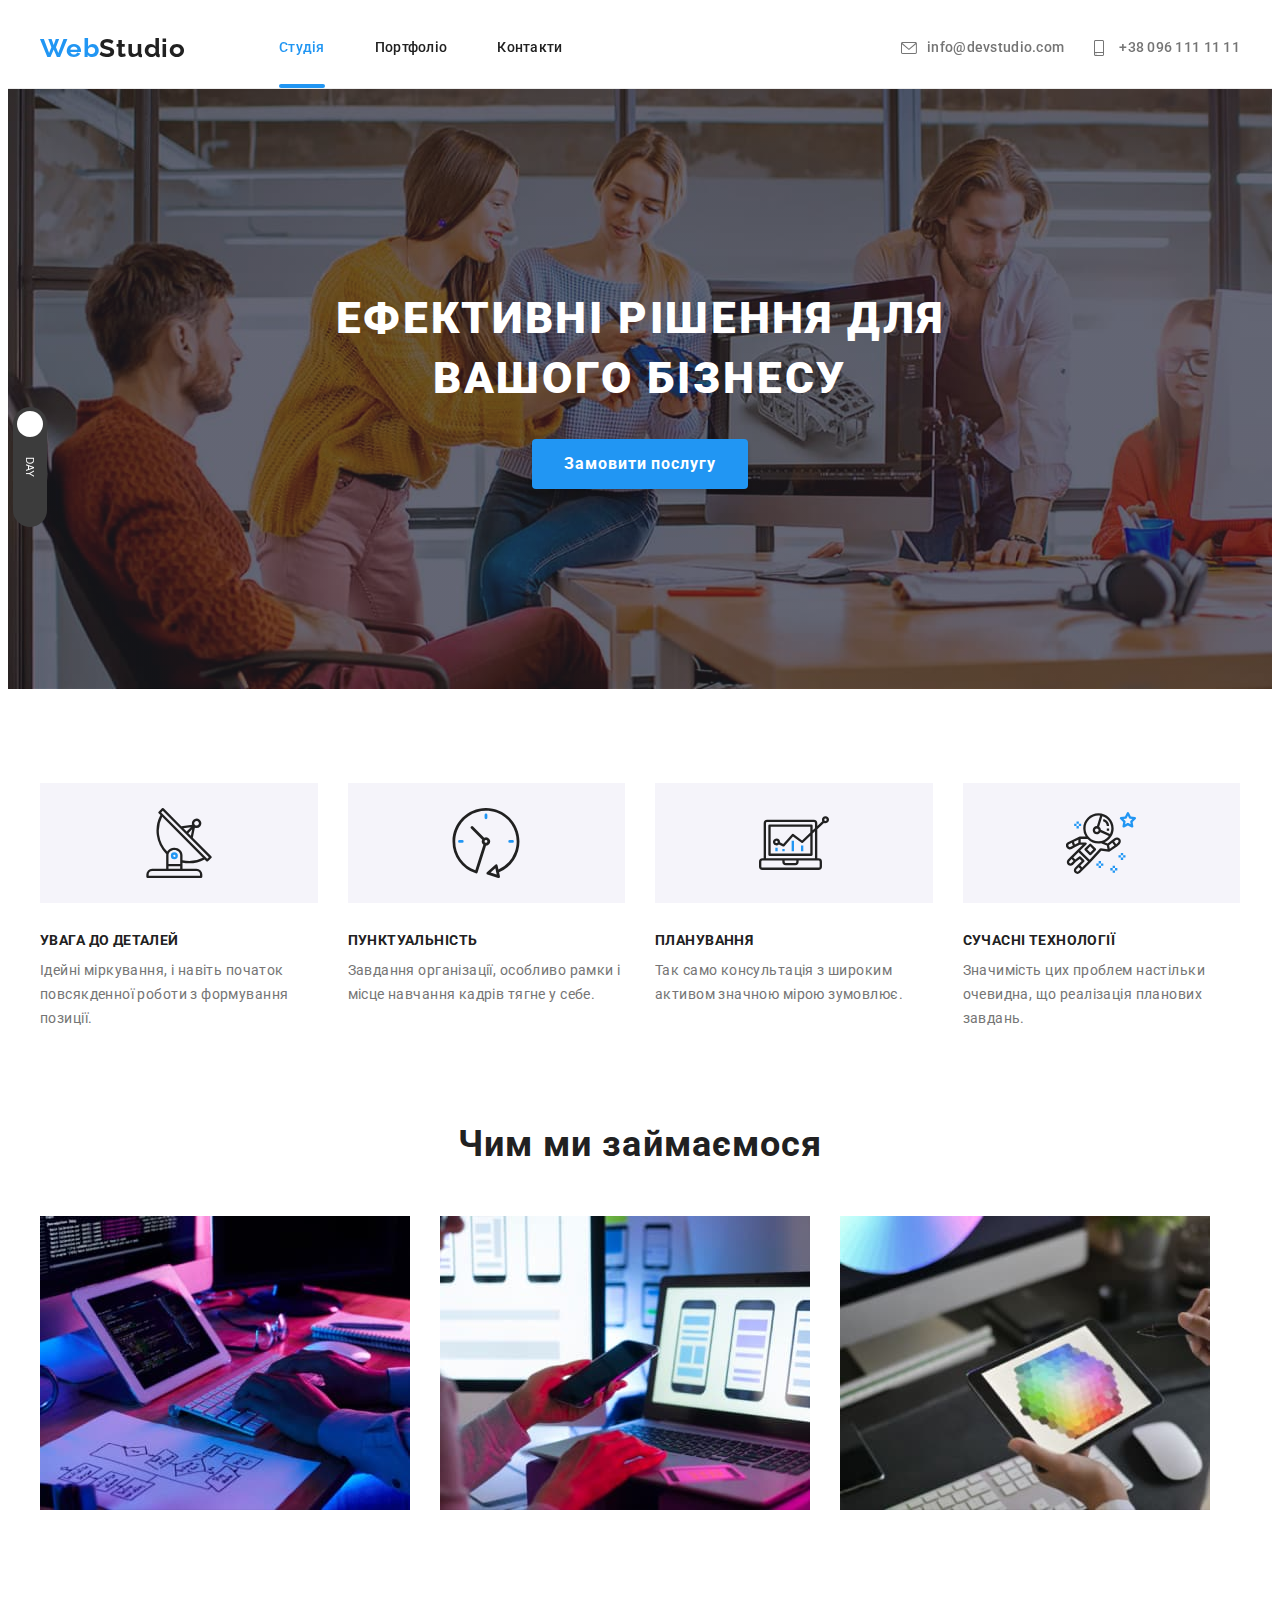
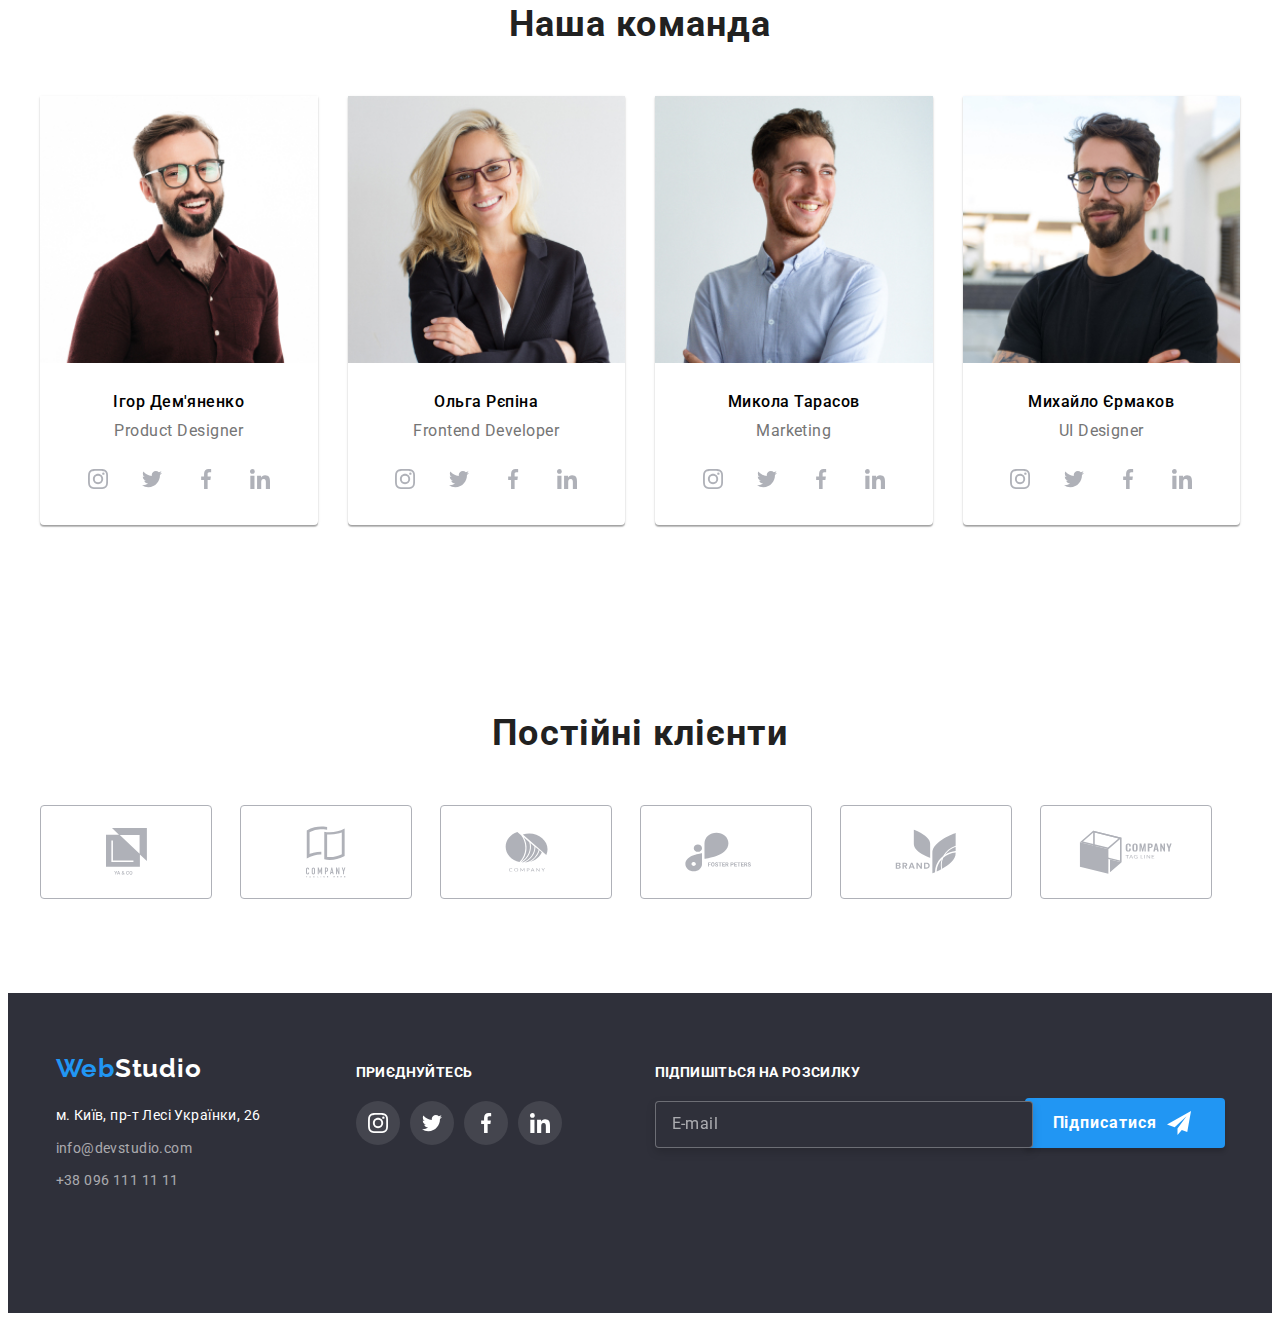
==== commit b5cdfde9: "night theme" ====
--- a/index.html
+++ b/index.html
@@ -25,6 +25,10 @@
     <link rel="stylesheet" href="./css/main.min.css" />
   </head>
   <body>
+    <label class="switch">
+      <input class="js-color__switch" type="checkbox" />
+      <span class="slider"></span>
+    </label>
     <!-------------------- Шапка ---------------------->
     <header class="header">
       <div class="container header__container">
@@ -255,7 +259,7 @@
       <!---------------------------------------- Команда ---------------------------------------->
       <section class="team">
         <div class="container team-container">
-          <h2 class="team-h-two">Наша команда</h2>
+          <h2 class="team-h-two h-two-vis">Наша команда</h2>
           <ul class="team-list">
             <li class="team-item">
               <picture>
@@ -724,7 +728,8 @@
         </button>
       </div>
     </div>
-    <script src="./js/modal.js"></script>
-    <script src="./js/menu.js"></script>
+    <script src="/js/color.js" type="module"></script>
+    <script src="./js/modal.js" type="module"></script>
+    <script src="./js/menu.js" type="module"></script>
   </body>
 </html>
--- a/css/main.min.css
+++ b/css/main.min.css
@@ -1 +1 @@
-h1,h2,h3,h4,h5,h6,ul,p{margin:0px;padding:0px;border:0px}address{font-style:normal}a{text-decoration:none}img{display:block;max-width:100%;height:auto}.container{width:100%;padding-left:15px;padding-right:15px;margin:0 auto}@media screen and (min-width: 480px){.container{width:480px}}@media screen and (min-width: 768px){.container{width:768px}}@media screen and (min-width: 1200px){.container{width:1200px}}.no-scroll{overflow:hidden}.visually-hidden{position:absolute;white-space:nowrap;width:1px;height:1px;overflow:hidden;border:0;padding:0;clip:rect(0 0 0 0);-webkit-clip-path:inset(50%);clip-path:inset(50%);margin:-1px}.menu-wrapper{display:flex;flex-direction:column;justify-content:space-between;height:100%}.menu-btn{position:absolute;top:10px;right:45px;margin:0;padding:0;width:0;border:none;z-index:1111111;cursor:pointer;transition:fill 250ms cubic-bezier(0.4, 0, 0.2, 1)}@media screen and (min-width: 768px){.menu-btn{display:none}}.menu-btn:hover{transition:fill 250ms cubic-bezier(0.4, 0, 0.2, 1);fill:#2196f3}.menu-btn:focus{fill:#2196f3;transition:fill 250ms cubic-bezier(0.4, 0, 0.2, 1)}.menu-btn .menu-close{display:none}.menu-btn.is-open .menu-close{display:block}.menu-btn.is-open .menu-open{display:none}.menu{transform:scaleY(0);pointer-events:none;position:fixed;right:0;top:0;background-color:#fff;width:100vw;height:100vh;padding-top:48px;padding-bottom:48px;padding-left:40px;overflow-y:auto;transition:transform 500ms cubic-bezier(0.4, 0, 0.2, 1)}.menu.is-open{display:flex;margin:0 auto;pointer-events:unset;transform:scaleY(100%);transition:transform 500ms cubic-bezier(0.4, 0, 0.2, 1)}@media screen and (min-width: 768px){.menu.is-open{display:none}}@media screen and (min-width: 768px){.menu{display:none}}.menu-nav__list{display:flex;flex-direction:column;gap:32px}.menu-nav__item{font-family:"Roboto",sans-serif;font-style:normal;font-weight:500;font-size:40px;line-height:1.17;letter-spacing:.02em;list-style:none;color:#212121}@media screen and (max-width: 480px){.menu-nav__item{font-size:8.333vw}}.menu-nav__link{text-decoration:none;color:#212121;transition:color 250ms cubic-bezier(0.4, 0, 0.2, 1)}.menu-nav__link:hover{transition:color 250ms cubic-bezier(0.4, 0, 0.2, 1);color:#2196f3}.menu-nav__link:focus{transition:color 250ms cubic-bezier(0.4, 0, 0.2, 1);color:#2196f3}.menu-nav__link.current-menu{color:#2196f3}.menu-address__list{display:flex;flex-direction:column;gap:32px;margin-bottom:64px}.menu-address__item{list-style:none}.menu-address__tel{color:#2196f3;text-decoration:none;font-family:"Roboto",sans-serif;font-weight:500;font-size:34px;line-height:1.17;letter-spacing:.02em}.menu-address__mail{text-decoration:none;font-family:"Roboto",sans-serif;font-weight:500;font-size:24px;line-height:1.16;letter-spacing:.02em;color:#757575}.menu-soc__list{display:flex;gap:10px}.menu-soc__item{list-style:none;padding-right:10px}.menu-soc__item:not(:last-child){border-right:1px solid rgba(33,33,33,.2)}.menu-soc__link{text-decoration:none;color:#2196f3;font-family:"Roboto",sans-serif;font-weight:500;font-size:18px;line-height:1.22;letter-spacing:.02em}.header__logo{font-family:"Raleway",sans-serif;font-weight:700;font-size:24px;line-height:1.16;letter-spacing:.03em;color:#2196f3;text-decoration:none;display:inline-block;margin-right:93px}@media screen and (min-width: 1200px){.header__logo{font-size:26px;line-height:1.19}}.header__logo>span{font-family:"Raleway",sans-serif;font-weight:700;font-size:24px;line-height:1.16;letter-spacing:.03em;color:#212121;display:inline-block}@media screen and (min-width: 1200px){.header__logo>span{font-size:26px;line-height:1.19}}.header{border-bottom:1px solid #ececec;height:60px;position:relative;z-index:1}@media screen and (min-width: 768px){.header{height:80px}}.header__container{display:flex;height:100%;z-index:0;position:relative}.header__nav{display:flex;align-items:center}.header__list{list-style:none;display:flex;gap:50px}@media screen and (max-width: 767px){.header__list{display:none}}.page{position:relative;text-decoration:none;font-family:"Roboto",sans-serif;font-weight:500;font-size:14px;line-height:1.14;letter-spacing:.02em;color:#212121;display:inline-block;padding-top:32px;padding-bottom:32px;transition:color 250ms cubic-bezier(0.4, 0, 0.2, 1)}.page::after{content:"";position:absolute;background-color:#2196f3;border-radius:2px;width:0%;height:4px;left:0;bottom:0;transition:width 250ms cubic-bezier(0.4, 0, 0.2, 1)}.page:hover::after{width:100%}.page:hover{color:#2196f3;transition:color 250ms cubic-bezier(0.4, 0, 0.2, 1)}.page:focus{color:#2196f3;transition:color 250ms cubic-bezier(0.4, 0, 0.2, 1)}.header-adress{list-style:none;display:flex;margin-left:auto;gap:10px;align-items:center}@media screen and (max-width: 767px){.header-adress{display:none}}@media screen and (min-width: 768px){.header-adress{display:flex;flex-direction:column;justify-content:center;align-items:baseline}}@media screen and (min-width: 1200px){.header-adress{display:flex;flex-direction:unset;align-items:center;justify-content:unset;gap:30px}}.header-address__icon{margin-right:5px}.header-adress__link{text-decoration:none;font-family:"Roboto",sans-serif;font-weight:500;font-size:12px;line-height:1.16;letter-spacing:.02em;color:#757575;display:inline-block;fill:#757575;display:flex;align-items:center;gap:10px;transition:color 250ms cubic-bezier(0.4, 0, 0.2, 1),fill 250ms cubic-bezier(0.4, 0, 0.2, 1)}@media screen and (min-width: 1200px){.header-adress__link{font-size:14px;line-height:1.14;padding-top:32px;padding-bottom:32px}}.header-adress__link:hover{color:#2196f3;fill:#2196f3;transition:color 250ms cubic-bezier(0.4, 0, 0.2, 1),fill 250ms cubic-bezier(0.4, 0, 0.2, 1)}.header-adress__link:focus{color:#2196f3;fill:#2196f3;transition:color 250ms cubic-bezier(0.4, 0, 0.2, 1),fill 250ms cubic-bezier(0.4, 0, 0.2, 1)}.current{color:#2196f3}.current::after{content:"";position:absolute;background-color:#2196f3;border-radius:2px;width:100%;height:4px;left:0;bottom:0}.backdrop{position:fixed;width:100%;height:100%;top:0;left:0;opacity:1;background-color:rgba(0,0,0,.2);transition:visibility 250ms cubic-bezier(0.4, 0, 0.2, 1),opacity 250ms cubic-bezier(0.4, 0, 0.2, 1)}.backdrop.is-hidden{visibility:none;opacity:0;pointer-events:none}.backdrop.is-hidden>.modal{transform:scaleX(0)}.modal-button{position:absolute;top:10px;right:10px;display:flex;width:30px;height:30px;background:#fff;border:1px solid rgba(0,0,0,.1);border-radius:50%;cursor:pointer;align-items:center;justify-content:center;transition:border 250ms cubic-bezier(0.4, 0, 0.2, 1),fill 250ms cubic-bezier(0.4, 0, 0.2, 1)}.modal-button:hover{border:1px solid #2196f3;transition:border 250ms cubic-bezier(0.4, 0, 0.2, 1),fill 250ms cubic-bezier(0.4, 0, 0.2, 1);fill:#2196f3}.modal-button:focus{border:1px solid #2196f3;transition:border 250ms cubic-bezier(0.4, 0, 0.2, 1),fill 250ms cubic-bezier(0.4, 0, 0.2, 1);fill:#2196f3}.modal{position:absolute;width:100%;height:auto;top:50%;left:50%;translate:-50% -50%;padding:40px;background-color:#fff;box-shadow:0px 1px 3px rgba(0,0,0,.12),0px 1px 1px rgba(0,0,0,.14),0px 2px 1px rgba(0,0,0,.2);border-radius:4px;transform:scaleX(100%);transition:transform 1000ms cubic-bezier(0.4, 0, 0.2, 1)}@media screen and (min-width: 480px){.modal{width:450px;height:609px}}@media screen and (min-width: 1200px){.modal{width:528px;height:581px}}.icon-modal-btn{transform:rotateZ(0deg);transition:transform 1000ms cubic-bezier(0.4, 0, 0.2, 1)}.modal-button:hover .icon-modal-btn,.modal-button:focus .icon-modal-btn{transform:rotateZ(360deg)}.modal-tittle{font-family:"Roboto",sans-serif;font-weight:700;font-size:20px;line-height:1.15;text-align:center;letter-spacing:.03em;color:#212121;margin-bottom:12px}.form-text-modal{display:block;font-family:"Roboto",sans-serif;font-weight:400;font-size:12px;line-height:1.1666666667;letter-spacing:.01em;margin-bottom:4px;color:#757575}.form-name-box{margin-bottom:10px}.form-tel-box{margin-bottom:10px}.form-email-box{margin-bottom:10px}.form-textarea-box{margin-bottom:20px}.input-modal{width:100%;height:40px;padding-left:42px;border:1px solid rgba(33,33,33,.2);border-radius:4px}.textarea{font-family:"Roboto";font-style:normal;font-weight:400;font-size:12px;line-height:14px;letter-spacing:.01em;width:100%;border:1px solid rgba(33,33,33,.2);border-radius:4px;resize:none;padding-top:12px;padding-left:16px}.textarea:focus{outline:rgba(0,0,0,0);border-color:#2196f3}.textarea::-moz-placeholder{font-family:"Roboto",sans-serif;font-weight:400;font-size:12px;line-height:1.16;letter-spacing:.01em;color:rgba(117,117,117,.5)}.textarea:-ms-input-placeholder{font-family:"Roboto",sans-serif;font-weight:400;font-size:12px;line-height:1.16;letter-spacing:.01em;color:rgba(117,117,117,.5)}.textarea::placeholder{font-family:"Roboto",sans-serif;font-weight:400;font-size:12px;line-height:1.16;letter-spacing:.01em;color:rgba(117,117,117,.5)}.modal-checkbox{position:absolute;white-space:nowrap;width:1px;height:1px;overflow:hidden;border:0;padding:0;clip:rect(0 0 0 0);-webkit-clip-path:inset(50%);clip-path:inset(50%);margin:-1px}.checkbox-flex{display:flex;justify-content:center;align-items:center;margin-bottom:30px}.checkbox-text{display:flex;font-family:"Roboto",sans-serif;font-weight:400;font-size:12px;line-height:1.16;letter-spacing:.03em;color:#757575;align-items:center;gap:8px}@media screen and (min-width: 1200px){.checkbox-text{font-size:14px;line-height:1.71}}.checkbox-link{color:#2196f3;text-decoration:underline;font-size:12px;line-height:1.16}@media screen and (min-width: 1200px){.checkbox-link{font-size:14px;line-height:1.71}}.span-icon{width:16px;height:15px;border:2px solid #212121;border-radius:4px;cursor:pointer;margin-right:8px}.modal-checkbox:checked+.span-icon{border:rgba(0,0,0,0);background-image:url(../images/icon-check.svg);background-position:center;background-repeat:no-repeat;background-size:contain;background-color:#2196f3}.form-modal-btn{display:block;font-family:"Roboto",sans-serif;font-weight:700;font-size:16px;line-height:1.87;max-width:200px;width:100%;margin:0 auto;padding:10px 52px;letter-spacing:.06em;color:#fff;background:#2196f3;box-shadow:0px 4px 4px rgba(0,0,0,.15);border-radius:4px;border:none;cursor:pointer;transition:background-color 250ms cubic-bezier(0.4, 0, 0.2, 1),box-shadow 250ms cubic-bezier(0.4, 0, 0.2, 1)}@media screen and (max-width: 320px){.form-modal-btn{font-size:5vw}}.form-modal-btn:hover{background-color:#188ce8;transition:background-color 250ms cubic-bezier(0.4, 0, 0.2, 1),box-shadow 250ms cubic-bezier(0.4, 0, 0.2, 1)}.form-modal-btn:focus{background-color:#188ce8;transition:background-color 250ms cubic-bezier(0.4, 0, 0.2, 1),box-shadow 250ms cubic-bezier(0.4, 0, 0.2, 1)}.input-wrap{position:relative}.icon-modal{position:absolute;left:12px;top:50%;transform:translateY(-50%)}.input-modal:focus{outline:rgba(0,0,0,0);border:1px solid #2196f3}.input-modal:focus+.icon-modal{fill:#2196f3}.hero{position:relative;background-color:#c4c4c4;background-image:linear-gradient(to right, rgba(47, 48, 58, 0.4), rgba(47, 48, 58, 0.4)),url(../images/background-mobile.jpg);background-repeat:no-repeat;background-size:cover;background-position:left;text-align:center;padding-top:118px;padding-bottom:118px;max-width:1600px;margin:0 auto}@media(min-device-pixel-ratio: 2),(-webkit-min-device-pixel-ratio: 2),(min-resolution: 192dpi),(min-resolution: 2dppx){.hero{background-image:linear-gradient(to right, rgba(47, 48, 58, 0.4), rgba(47, 48, 58, 0.4)),url(../images/background-mobile2x.jpg)}}@media screen and (min-width: 768px){.hero{background-image:linear-gradient(to right, rgba(47, 48, 58, 0.4), rgba(47, 48, 58, 0.4)),url(../images/background-tablet.jpg)}}@media screen and (min-width: 768px)and (min-device-pixel-ratio: 2),screen and (min-width: 768px)and (-webkit-min-device-pixel-ratio: 2),screen and (min-width: 768px)and (min-resolution: 192dpi),screen and (min-width: 768px)and (min-resolution: 2dppx){.hero{background-image:linear-gradient(to right, rgba(47, 48, 58, 0.4), rgba(47, 48, 58, 0.4)),url(../images/background-tablet2x.jpg)}}@media screen and (min-width: 1200px){.hero{background-image:linear-gradient(to right, rgba(47, 48, 58, 0.4), rgba(47, 48, 58, 0.4)),url(../images/background.jpg);padding-top:200px;padding-bottom:200px}}@media screen and (min-width: 1200px)and (min-device-pixel-ratio: 2),screen and (min-width: 1200px)and (-webkit-min-device-pixel-ratio: 2),screen and (min-width: 1200px)and (min-resolution: 192dpi),screen and (min-width: 1200px)and (min-resolution: 2dppx){.hero{background-image:linear-gradient(to right, rgba(47, 48, 58, 0.4), rgba(47, 48, 58, 0.4)),url(../images/background2x.jpg)}}.hero-h-one{font-family:"Roboto",sans-serif;font-style:normal;font-weight:900;font-size:26px;line-height:1.62;text-align:center;letter-spacing:.06em;text-transform:uppercase;color:#fff;margin:0 auto 30px}@media screen and (min-width: 1200px){.hero-h-one{font-family:"Roboto",sans-serif;font-weight:900;font-size:44px;line-height:1.36em;text-align:center;letter-spacing:.06em;text-transform:uppercase;color:#fff;text-align:center;max-width:696px;margin:0 auto 30px}}.hero-btn{font-family:"Roboto",sans-serif;font-weight:700;font-size:16px;line-height:1.87;letter-spacing:.06em;color:#fff;background:#2196f3;border-radius:4px;border:none;cursor:pointer;display:inline;width:200px;height:50px;box-shadow:0px 4px 4px rgba(0,0,0,.15);transition:background-color 250ms cubic-bezier(0.4, 0, 0.2, 1),box-shadow 250ms cubic-bezier(0.4, 0, 0.2, 1)}.hero-btn:hover{background:#188ce8;transition:background-color 250ms cubic-bezier(0.4, 0, 0.2, 1),box-shadow 250ms cubic-bezier(0.4, 0, 0.2, 1)}.hero-btn:focus{background:#188ce8;transition:background-color 250ms cubic-bezier(0.4, 0, 0.2, 1),box-shadow 250ms cubic-bezier(0.4, 0, 0.2, 1)}@media screen and (min-width: 1200px){.hero-btn{width:216px}}.btn{cursor:pointer;font-family:"Roboto",sans-serif;font-weight:500;font-size:16px;line-height:30px;display:flex;align-items:center;text-align:center;letter-spacing:.06em;color:#212121;background:#f5f4fa;border-radius:4px;border:none;transition:background-color 250ms cubic-bezier(0.4, 0, 0.2, 1),box-shadow 250ms cubic-bezier(0.4, 0, 0.2, 1)}.btn:hover{background-color:#2196f3;color:#fff;box-shadow:0px 3px 1px rgba(0,0,0,.1),0px 1px 2px rgba(0,0,0,.08),0px 2px 2px rgba(0,0,0,.12);border-radius:4px;transition:background-color 250ms cubic-bezier(0.4, 0, 0.2, 1),box-shadow 250ms cubic-bezier(0.4, 0, 0.2, 1)}.btn:focus{background-color:#2196f3;color:#fff;box-shadow:0px 3px 1px rgba(0,0,0,.1),0px 1px 2px rgba(0,0,0,.08),0px 2px 2px rgba(0,0,0,.12);border-radius:4px;transition:background-color 250ms cubic-bezier(0.4, 0, 0.2, 1),box-shadow 250ms cubic-bezier(0.4, 0, 0.2, 1)}.advantages{padding-top:60px;padding-bottom:60px}@media screen and (min-width: 1200px){.advantages{padding-top:94px;padding-bottom:94px}}.advantages__item{width:100%}.advantages__item:not(:last-child){margin-bottom:30px}@media screen and (min-width: 768px){.advantages__item:not(:last-child){margin:0}}@media screen and (min-width: 480px){.advantages__item{width:450px}}@media screen and (min-width: 768px){.advantages__item{width:calc((100% - 30px)/2);margin:0}}@media screen and (min-width: 1200px){.advantages__item{width:calc((100% - 90px)/4)}}.advantages-icon__box{background-color:#f5f4fa;width:100%;padding-top:25px;padding-bottom:25px}.advantages__icon{display:block;margin:0 auto}.advantages__list{list-style:none;display:block;gap:30px}@media screen and (min-width: 768px){.advantages__list{display:flex;flex-wrap:wrap}}.advantages__point{font-family:"Roboto",sans-serif;font-weight:700;font-size:14px;line-height:1.14;letter-spacing:.03em;text-transform:uppercase;color:#212121;margin-top:30px;text-align:center}@media screen and (min-width: 768px){.advantages__point{text-align:left}}.advantages__text{font-family:"Roboto",sans-serif;font-weight:400;font-size:14px;line-height:1.71;letter-spacing:.03em;color:#757575;margin-top:10px}.hvr-grow{display:block;transform:translateZ(0);box-shadow:0 0 0px rgba(0,0,0,0);-moz-osx-font-smoothing:grayscale;transition:transform,box-shadow,250ms cubic-bezier(0.4, 0, 0.2, 1)}.hvr-grow:hover,.hvr-grow:focus,.hvr-grow:active{transform:scale(1.1);box-shadow:0 0 10px rgba(0,0,0,.3)}.about{display:none}@media screen and (min-width: 1200px){.about{display:unset;padding-top:94px;padding-bottom:94px}}.about__list{list-style:none;display:flex;align-items:center;gap:30px}.about__item{position:relative;overflow:hidden}.about-item__link:hover>.about-content{transform:translateY(0)}.about-content{position:absolute;bottom:0;width:100%;padding-top:27px;padding-bottom:27px;background:rgba(47,48,58,.8);transform:translateY(100%);transition:transform 250ms cubic-bezier(0.4, 0, 0.2, 1)}.about__point{font-family:"Roboto",sans-serif;font-weight:700;font-size:14px;line-height:1.14;text-align:center;letter-spacing:.03em;text-transform:uppercase;color:#fff}.about__container{text-align:center}.about__title{font-family:"Roboto",sans-serif;font-weight:700;font-size:28px;line-height:1.17;letter-spacing:.03em;color:#212121;margin-bottom:50px}@media screen and (min-width: 1200px){.about__title{font-size:36px;line-height:1.16}}.team{background:#f5f4fa;padding-top:60px;padding-bottom:60px}@media screen and (min-width: 1200px){.team{padding-top:94px;padding-bottom:94px}}.team-container{margin:0 auto;text-align:center}.team-list{list-style:none;display:block}@media screen and (min-width: 768px){.team-list{display:flex;flex-wrap:wrap;gap:30px}}.team-item{margin:0 auto;background:#fff;padding-bottom:24px;border-radius:0px 0px 4px 4px;flex-wrap:wrap;max-width:450px;height:auto;box-shadow:0px 1px 3px rgba(0,0,0,.12),0px 1px 1px rgba(0,0,0,.14),0px 2px 1px rgba(0,0,0,.2);border-radius:0px 0px 4px 4px}.team-item:not(:last-child){margin-bottom:30px}@media screen and (min-width: 768px){.team-item:not(:last-child){margin-bottom:0}}@media screen and (min-width: 768px){.team-item{width:calc((100% - 30px)/2)}}@media screen and (min-width: 1200px){.team-item{width:calc((100% - 90px)/4)}}.team-icon-list{display:flex;list-style:none;justify-content:center;gap:10px;margin-top:16px}.team-icon-link{display:flex;background-color:#fff;width:44px;height:44px;align-items:center;justify-content:center;border-radius:50%;fill:#afb1b8;transition:background-color 250ms cubic-bezier(0.4, 0, 0.2, 1),fill 250ms cubic-bezier(0.4, 0, 0.2, 1)}.team-icon-link:hover{fill:#fff;background-color:#2196f3;transition:background-color 250ms cubic-bezier(0.4, 0, 0.2, 1),fill 250ms cubic-bezier(0.4, 0, 0.2, 1)}.team-icon-link:focus{fill:#fff;background-color:#2196f3;transition:background-color 250ms cubic-bezier(0.4, 0, 0.2, 1),fill 250ms cubic-bezier(0.4, 0, 0.2, 1)}.team-h-two{font-family:"Roboto",sans-serif;font-weight:700;font-size:28px;line-height:1.17;letter-spacing:.03em;color:#212121;margin-bottom:50px}@media screen and (min-width: 1200px){.team-h-two{font-size:36px;line-height:1.16}}.team-h-three{font-family:"Roboto",sans-serif;font-weight:500;font-size:16px;line-height:1.18;letter-spacing:.03em;margin-top:30px}.team-text{font-family:"Roboto",sans-serif;font-weight:400;font-size:16px;line-height:1.18;letter-spacing:.03em;color:#757575;margin-top:10px}.clients{padding-top:60px;padding-bottom:60px}@media screen and (min-width: 1200px){.clients{padding-top:94px;padding-bottom:94px}}.client-h-two{font-family:"Roboto",sans-serif;font-weight:700;font-size:28px;line-height:1.17;text-align:center;letter-spacing:.03em;color:#212121;margin-bottom:50px}@media screen and (min-width: 1200px){.client-h-two{font-size:36px;line-height:1.16}}.client-icon-list{display:flex;flex-wrap:wrap;list-style:none;gap:30px}.client-icon-item{width:calc((100% - 30px)/2)}@media screen and (min-width: 768px){.client-icon-item{width:calc((100% - 60px)/3)}}@media screen and (min-width: 1200px){.client-icon-item{width:170px}}.client-icon-link{fill:#afb1b8;align-items:center;justify-content:center;display:flex;border:1px solid #afb1b8;border-radius:4px;width:100%;height:92px;transition:fill 250ms cubic-bezier(0.4, 0, 0.2, 1),border 250ms cubic-bezier(0.4, 0, 0.2, 1),transform 250ms cubic-bezier(0.4, 0, 0.2, 1)}.client-icon-link:hover{transform:scale(1.1);fill:#2196f3;border:1px solid #2196f3;transition:fill 250ms cubic-bezier(0.4, 0, 0.2, 1),border 250ms cubic-bezier(0.4, 0, 0.2, 1),transform 250ms cubic-bezier(0.4, 0, 0.2, 1)}.client-icon-link:focus{transform:scale(1.1);fill:#2196f3;border:1px solid #2196f3;transition:fill 250ms cubic-bezier(0.4, 0, 0.2, 1),border 250ms cubic-bezier(0.4, 0, 0.2, 1),transform 250ms cubic-bezier(0.4, 0, 0.2, 1)}.works-list-top{list-style:none;display:flex;flex-wrap:wrap;gap:8px;align-items:center;margin-bottom:50px}@media screen and (min-width: 768px){.works-list-top{flex-wrap:nowrap;justify-content:center}}.button-all{padding:6px 22px}.button-web{padding:6px 22px}.button-add{padding:6px 22px}.button-design{padding:6px 22px}.button-mark{padding:6px 22px}.works{padding-top:60px;padding-bottom:60px}@media screen and (min-width: 1200px){.works{padding-top:94px;padding-bottom:94px}}.works-list-bottom{list-style:none;display:block}@media screen and (min-width: 768px){.works-list-bottom{display:flex;flex-wrap:wrap;flex-grow:1;gap:30px}}.works-item-bottom:not(:last-child){margin-bottom:30px}@media screen and (min-width: 768px){.works-item-bottom:not(:last-child){margin:0;display:flex}}.works-link{display:flex;flex-direction:column;flex-grow:1;transition:box-shadow 250ms cubic-bezier(0.4, 0, 0.2, 1)}.works-link:hover{box-shadow:0px 1px 1px rgba(0,0,0,.12),0px 4px 4px rgba(0,0,0,.06),1px 4px 6px rgba(0,0,0,.16);transition:box-shadow 250ms cubic-bezier(0.4, 0, 0.2, 1)}.works-link:focus{box-shadow:0px 1px 1px rgba(0,0,0,.12),0px 4px 4px rgba(0,0,0,.06),1px 4px 6px rgba(0,0,0,.16);transition:box-shadow 250ms cubic-bezier(0.4, 0, 0.2, 1)}.works-list-btn{display:flex}.works-h-two{font-family:"Roboto",sans-serif;font-weight:700;font-size:18px;line-height:2;letter-spacing:.06em;color:#212121;margin-bottom:4px}@media screen and (min-width: 768px){.cards{flex-basis:calc((100% - 30px)/2)}}@media screen and (min-width: 1200px){.cards{flex-basis:calc((100% - 60px)/3)}}.border-text-card{border-right:1px solid #eee;border-bottom:1px solid #eee;border-left:1px solid #eee;align-items:center;padding:20px 24px;flex-grow:1}.works-text{font-family:"Roboto";font-weight:400;font-size:16px;line-height:1.87;letter-spacing:.03em;color:#757575}.works-link:hover .works-text-box{transform:translateY(0)}.works-link:focus .works-text-box{transform:translateY(0)}.box{position:relative;overflow:hidden}.works-text-box{position:absolute;bottom:0;left:0;width:100%;height:100%;padding:63px 24px;font-family:"Roboto",sans-serif;font-weight:400;font-size:18px;line-height:1.55;letter-spacing:.03em;color:#fff;background-color:rgba(33,150,243,.9);transform:translateY(100%);transition:transform 250ms cubic-bezier(0.4, 0, 0.2, 1)}.footer__logo{font-family:"Raleway",sens-serif;font-weight:700;font-size:24px;line-height:1.16;letter-spacing:.03em;color:#2196f3;text-decoration:none;display:inline-block;margin-bottom:20px}@media screen and (min-width: 1200px){.footer__logo{font-size:26px;line-height:1.19}}.footer__logo>span{color:#fff}.footer{background-color:#2f303a;padding-top:60px;padding-bottom:60px}.footer-container{display:flex;flex-direction:column;align-items:baseline;text-align:center;align-items:center;justify-content:center;gap:60px}@media screen and (min-width: 768px){.footer-container{flex-direction:unset;flex-wrap:wrap}}@media screen and (min-width: 1200px){.footer-container{align-items:baseline;text-align:unset;flex-wrap:nowrap;gap:93px}}.footer-flex__wrapper{gap:60px}@media screen and (min-width: 768px){.footer-flex__wrapper{width:100%;display:flex;align-items:baseline;justify-content:center;gap:165px}}@media screen and (min-width: 1200px){.footer-flex__wrapper{align-items:baseline;justify-content:unset;width:unset;gap:70px}}.footer-box-one{width:230px;margin-bottom:60px}.footer-h-three{font-family:"Roboto",sans-serif;font-weight:700;font-size:14px;line-height:1.14;letter-spacing:.03em;text-transform:uppercase;color:#fff;margin-bottom:20px}.footer-icon-list{list-style:none;display:flex;gap:10px}.footer-icon-link{display:flex;background:rgba(255,255,255,.1);width:44px;height:44px;align-items:center;justify-content:center;border-radius:50%;fill:#fff;transition:background-color 250ms cubic-bezier(0.4, 0, 0.2, 1)}.footer-icon-link:hover{background:#2196f3;transition:background-color 250ms cubic-bezier(0.4, 0, 0.2, 1)}.footer-icon-link:focus{background:#2196f3;transition:background-color 250ms cubic-bezier(0.4, 0, 0.2, 1)}.footer-list{list-style:none}.footer-item:not(:last-child){margin-bottom:9px}.map{font-family:"Roboto",sans-serif;font-weight:400;font-size:14px;line-height:1.71;letter-spacing:.03em;color:#fff;transition:color 250ms cubic-bezier(0.4, 0, 0.2, 1)}.map:focus{color:#2196f3;transition:color 250ms cubic-bezier(0.4, 0, 0.2, 1)}.map:hover{color:#2196f3;transition:color 250ms cubic-bezier(0.4, 0, 0.2, 1)}.footer-adress-link{font-family:"Roboto";font-weight:400;font-size:14px;line-height:1.71;letter-spacing:.03em;color:rgba(255,255,255,.6);transition:color 250ms cubic-bezier(0.4, 0, 0.2, 1)}.footer-adress-link:focus{color:#2196f3;transition:color 250ms cubic-bezier(0.4, 0, 0.2, 1)}.footer-adress-link:hover{color:#2196f3;transition:color 250ms cubic-bezier(0.4, 0, 0.2, 1)}.footer-box-two{display:flex;flex-direction:column;align-items:center}@media screen and (min-width: 1200px){.footer-box-two{display:unset}}.footer-box-three{width:100%}@media screen and (min-width: 768px){.footer-box-three{width:450px}}@media screen and (min-width: 1200px){.footer-box-three{width:570px}}.footer-form__label{width:100%}@media screen and (min-width: 1200px){.footer-form__label{width:358px}}.form-box{width:100%;display:flex;flex-direction:column;align-items:center;justify-content:center;gap:20px}@media screen and (min-width: 1200px){.form-box{align-items:flex-end;flex-direction:unset;gap:12px}}.form-text{font-family:"Roboto",sans-serif;font-weight:700;font-size:14px;line-height:1.14;letter-spacing:.03em;text-transform:uppercase;display:block;margin-bottom:20px;color:#fff}.form-btn{gap:10px;font-family:"Roboto",sans-serif;font-weight:700;font-size:16px;line-height:1.87;display:flex;align-items:center;text-align:center;letter-spacing:.06em;height:50px;bottom:0;width:200px;padding:10px 28px;color:#fff;cursor:pointer;background:#2196f3;box-shadow:0px 4px 4px rgba(0,0,0,.15);border-radius:4px;border-color:rgba(255,255,255,.3764705882);border:none;transition:background-color 250ms cubic-bezier(0.4, 0, 0.2, 1),box-shadow 250ms cubic-bezier(0.4, 0, 0.2, 1)}.form-btn:hover{background:#188ce8;transition:background-color 250ms cubic-bezier(0.4, 0, 0.2, 1),box-shadow 250ms cubic-bezier(0.4, 0, 0.2, 1)}.form-btn:focus{background:#188ce8;transition:background-color 250ms cubic-bezier(0.4, 0, 0.2, 1),box-shadow 250ms cubic-bezier(0.4, 0, 0.2, 1)}.form-input{width:100%;color:#fff;background-color:#2f303a;padding-top:15px;padding-bottom:15px;padding-left:16px;border:1px solid rgba(255,255,255,.3);filter:drop-shadow(0px 4px 4px rgba(0, 0, 0, 0.15));border-radius:4px}.form-input:focus{outline:rgba(0,0,0,0);border-color:#2196f3}.form-input::-moz-placeholder{font-family:"Roboto",sans-serif;font-weight:400;font-size:16px;line-height:1.25;align-items:center;letter-spacing:.03em;color:rgba(255,255,255,.6)}.form-input:-ms-input-placeholder{font-family:"Roboto",sans-serif;font-weight:400;font-size:16px;line-height:1.25;align-items:center;letter-spacing:.03em;color:rgba(255,255,255,.6)}.form-input::placeholder{font-family:"Roboto",sans-serif;font-weight:400;font-size:16px;line-height:1.25;align-items:center;letter-spacing:.03em;color:rgba(255,255,255,.6)}/*# sourceMappingURL=main.min.css.map */+h1,h2,h3,h4,h5,h6,ul,p{margin:0px;padding:0px;border:0px}address{font-style:normal}a{text-decoration:none}img{display:block;max-width:100%;height:auto}.container{width:100%;padding-left:15px;padding-right:15px;margin:0 auto}@media screen and (min-width: 480px){.container{width:480px}}@media screen and (min-width: 768px){.container{width:768px}}@media screen and (min-width: 1200px){.container{width:1200px}}.no-scroll{overflow:hidden}.js-theme{background-color:#282828}.visually-hidden{position:absolute;white-space:nowrap;width:1px;height:1px;overflow:hidden;border:0;padding:0;clip:rect(0 0 0 0);-webkit-clip-path:inset(50%);clip-path:inset(50%);margin:-1px}.menu-wrapper{display:flex;flex-direction:column;justify-content:space-between;height:100%}.menu-btn{position:absolute;top:10px;right:45px;margin:0;padding:0;width:0;border:none;z-index:1111111;cursor:pointer;transition:fill 250ms cubic-bezier(0.4, 0, 0.2, 1)}@media screen and (min-width: 768px){.menu-btn{display:none}}.menu-btn:hover{transition:fill 250ms cubic-bezier(0.4, 0, 0.2, 1);fill:#2196f3}.menu-btn:focus{fill:#2196f3;transition:fill 250ms cubic-bezier(0.4, 0, 0.2, 1)}.menu-btn .menu-close{display:none}.menu-btn.is-open .menu-close{display:block}.menu-btn.is-open .menu-open{display:none}.menu{transform:scaleY(0);pointer-events:none;position:fixed;right:0;top:0;background-color:#fff;width:100vw;height:100vh;padding-top:48px;padding-bottom:48px;padding-left:40px;overflow-y:auto;transition:transform 500ms cubic-bezier(0.4, 0, 0.2, 1)}.menu.is-open{display:flex;margin:0 auto;pointer-events:unset;transform:scaleY(100%);transition:transform 500ms cubic-bezier(0.4, 0, 0.2, 1)}@media screen and (min-width: 768px){.menu.is-open{display:none}}@media screen and (min-width: 768px){.menu{display:none}}.menu-nav__list{display:flex;flex-direction:column;gap:32px}.menu-nav__item{font-family:"Roboto",sans-serif;font-style:normal;font-weight:500;font-size:40px;line-height:1.17;letter-spacing:.02em;list-style:none;color:#212121}@media screen and (max-width: 480px){.menu-nav__item{font-size:8.333vw}}.menu-nav__link{text-decoration:none;color:#212121;transition:color 250ms cubic-bezier(0.4, 0, 0.2, 1)}.menu-nav__link:hover{transition:color 250ms cubic-bezier(0.4, 0, 0.2, 1);color:#2196f3}.menu-nav__link:focus{transition:color 250ms cubic-bezier(0.4, 0, 0.2, 1);color:#2196f3}.menu-nav__link.current-menu{color:#2196f3}.menu-address__list{display:flex;flex-direction:column;gap:32px;margin-bottom:64px}.menu-address__item{list-style:none}.menu-address__tel{color:#2196f3;text-decoration:none;font-family:"Roboto",sans-serif;font-weight:500;font-size:34px;line-height:1.17;letter-spacing:.02em}.menu-address__mail{text-decoration:none;font-family:"Roboto",sans-serif;font-weight:500;font-size:24px;line-height:1.16;letter-spacing:.02em;color:#757575}.menu-soc__list{display:flex;gap:10px}.menu-soc__item{list-style:none;padding-right:10px}.menu-soc__item:not(:last-child){border-right:1px solid rgba(33,33,33,.2)}.menu-soc__link{text-decoration:none;color:#2196f3;font-family:"Roboto",sans-serif;font-weight:500;font-size:18px;line-height:1.22;letter-spacing:.02em}.header__logo{font-family:"Raleway",sans-serif;font-weight:700;font-size:24px;line-height:1.16;letter-spacing:.03em;color:#2196f3;text-decoration:none;display:inline-block;margin-right:93px}@media screen and (min-width: 1200px){.header__logo{font-size:26px;line-height:1.19}}.header__logo>span{font-family:"Raleway",sans-serif;font-weight:700;font-size:24px;line-height:1.16;letter-spacing:.03em;color:#212121;display:inline-block}@media screen and (min-width: 1200px){.header__logo>span{font-size:26px;line-height:1.19}}.header{border-bottom:1px solid #ececec;height:60px;position:relative;z-index:1}@media screen and (min-width: 768px){.header{height:80px}}.header__container{display:flex;height:100%;z-index:0;position:relative}.header__nav{display:flex;align-items:center}.header__list{list-style:none;display:flex;gap:50px}@media screen and (max-width: 767px){.header__list{display:none}}.page{position:relative;text-decoration:none;font-family:"Roboto",sans-serif;font-weight:500;font-size:14px;line-height:1.14;letter-spacing:.02em;color:#212121;display:inline-block;padding-top:32px;padding-bottom:32px;transition:color 250ms cubic-bezier(0.4, 0, 0.2, 1)}.page::after{content:"";position:absolute;background-color:#2196f3;border-radius:2px;width:0%;height:4px;left:0;bottom:0;transition:width 250ms cubic-bezier(0.4, 0, 0.2, 1)}.page:hover::after{width:100%}.page:hover{color:#2196f3;transition:color 250ms cubic-bezier(0.4, 0, 0.2, 1)}.page:focus{color:#2196f3;transition:color 250ms cubic-bezier(0.4, 0, 0.2, 1)}.header-adress{list-style:none;display:flex;margin-left:auto;gap:10px;align-items:center}@media screen and (max-width: 767px){.header-adress{display:none}}@media screen and (min-width: 768px){.header-adress{display:flex;flex-direction:column;justify-content:center;align-items:baseline}}@media screen and (min-width: 1200px){.header-adress{display:flex;flex-direction:unset;align-items:center;justify-content:unset;gap:30px}}.header-address__icon{margin-right:5px}.header-adress__link{text-decoration:none;font-family:"Roboto",sans-serif;font-weight:500;font-size:12px;line-height:1.16;letter-spacing:.02em;color:#757575;display:inline-block;fill:#757575;display:flex;align-items:center;gap:10px;transition:color 250ms cubic-bezier(0.4, 0, 0.2, 1),fill 250ms cubic-bezier(0.4, 0, 0.2, 1)}@media screen and (min-width: 1200px){.header-adress__link{font-size:14px;line-height:1.14;padding-top:32px;padding-bottom:32px}}.header-adress__link:hover{color:#2196f3;fill:#2196f3;transition:color 250ms cubic-bezier(0.4, 0, 0.2, 1),fill 250ms cubic-bezier(0.4, 0, 0.2, 1)}.header-adress__link:focus{color:#2196f3;fill:#2196f3;transition:color 250ms cubic-bezier(0.4, 0, 0.2, 1),fill 250ms cubic-bezier(0.4, 0, 0.2, 1)}.current{color:#2196f3}.current::after{content:"";position:absolute;background-color:#2196f3;border-radius:2px;width:100%;height:4px;left:0;bottom:0}.switch{position:fixed;left:-30px;top:50%;display:inline-block;width:120px;height:34px;rotate:90deg;z-index:1000000}.switch input{display:none}.slider{position:absolute;cursor:pointer;top:0;left:0;right:0;bottom:0;background-color:#3c3c3c;transition:.4s;border-radius:34px}.slider:before{position:absolute;content:"";height:26px;width:26px;left:4px;bottom:4px;background-color:#fff;transition:.4s;border-radius:50%}input:checked+.slider{background-color:#0e6eb8}input:focus+.slider{box-shadow:0 0 1px #2196f3}input:checked+.slider:before{transform:translateX(85px)}.slider:after{content:"DAY";color:#fff;display:block;position:absolute;transform:translate(-50%, -50%);top:50%;left:50%;font-size:10px;font-family:Verdana,sans-serif}input:checked+.slider:after{content:"NIGTH"}.backdrop{position:fixed;width:100%;height:100%;top:0;left:0;opacity:1;background-color:rgba(0,0,0,.2);transition:visibility 250ms cubic-bezier(0.4, 0, 0.2, 1),opacity 250ms cubic-bezier(0.4, 0, 0.2, 1)}.backdrop.is-hidden{visibility:none;opacity:0;pointer-events:none}.backdrop.is-hidden>.modal{transform:scaleX(0)}.modal-button{position:absolute;top:10px;right:10px;display:flex;width:30px;height:30px;background:#fff;border:1px solid rgba(0,0,0,.1);border-radius:50%;cursor:pointer;align-items:center;justify-content:center;transition:border 250ms cubic-bezier(0.4, 0, 0.2, 1),fill 250ms cubic-bezier(0.4, 0, 0.2, 1)}.modal-button:hover{border:1px solid #2196f3;transition:border 250ms cubic-bezier(0.4, 0, 0.2, 1),fill 250ms cubic-bezier(0.4, 0, 0.2, 1);fill:#2196f3}.modal-button:focus{border:1px solid #2196f3;transition:border 250ms cubic-bezier(0.4, 0, 0.2, 1),fill 250ms cubic-bezier(0.4, 0, 0.2, 1);fill:#2196f3}.modal{position:absolute;width:100%;height:auto;top:50%;left:50%;translate:-50% -50%;padding:40px;background-color:#fff;box-shadow:0px 1px 3px rgba(0,0,0,.12),0px 1px 1px rgba(0,0,0,.14),0px 2px 1px rgba(0,0,0,.2);border-radius:4px;transform:scaleX(100%);transition:transform 1000ms cubic-bezier(0.4, 0, 0.2, 1)}@media screen and (min-width: 480px){.modal{width:450px;height:609px}}@media screen and (min-width: 1200px){.modal{width:528px;height:581px}}.icon-modal-btn{transform:rotateZ(0deg);transition:transform 1000ms cubic-bezier(0.4, 0, 0.2, 1)}.modal-button:hover .icon-modal-btn,.modal-button:focus .icon-modal-btn{transform:rotateZ(360deg)}.modal-tittle{font-family:"Roboto",sans-serif;font-weight:700;font-size:20px;line-height:1.15;text-align:center;letter-spacing:.03em;color:#212121;margin-bottom:12px}.form-text-modal{display:block;font-family:"Roboto",sans-serif;font-weight:400;font-size:12px;line-height:1.1666666667;letter-spacing:.01em;margin-bottom:4px;color:#757575}.form-name-box{margin-bottom:10px}.form-tel-box{margin-bottom:10px}.form-email-box{margin-bottom:10px}.form-textarea-box{margin-bottom:20px}.input-modal{width:100%;height:40px;padding-left:42px;border:1px solid rgba(33,33,33,.2);border-radius:4px}.textarea{font-family:"Roboto";font-style:normal;font-weight:400;font-size:12px;line-height:14px;letter-spacing:.01em;width:100%;border:1px solid rgba(33,33,33,.2);border-radius:4px;resize:none;padding-top:12px;padding-left:16px}.textarea:focus{outline:rgba(0,0,0,0);border-color:#2196f3}.textarea::-moz-placeholder{font-family:"Roboto",sans-serif;font-weight:400;font-size:12px;line-height:1.16;letter-spacing:.01em;color:rgba(117,117,117,.5)}.textarea:-ms-input-placeholder{font-family:"Roboto",sans-serif;font-weight:400;font-size:12px;line-height:1.16;letter-spacing:.01em;color:rgba(117,117,117,.5)}.textarea::placeholder{font-family:"Roboto",sans-serif;font-weight:400;font-size:12px;line-height:1.16;letter-spacing:.01em;color:rgba(117,117,117,.5)}.modal-checkbox{position:absolute;white-space:nowrap;width:1px;height:1px;overflow:hidden;border:0;padding:0;clip:rect(0 0 0 0);-webkit-clip-path:inset(50%);clip-path:inset(50%);margin:-1px}.checkbox-flex{display:flex;justify-content:center;align-items:center;margin-bottom:30px}.checkbox-text{display:flex;font-family:"Roboto",sans-serif;font-weight:400;font-size:12px;line-height:1.16;letter-spacing:.03em;color:#757575;align-items:center;gap:8px}@media screen and (min-width: 1200px){.checkbox-text{font-size:14px;line-height:1.71}}.checkbox-link{color:#2196f3;text-decoration:underline;font-size:12px;line-height:1.16}@media screen and (min-width: 1200px){.checkbox-link{font-size:14px;line-height:1.71}}.span-icon{width:16px;height:15px;border:2px solid #212121;border-radius:4px;cursor:pointer;margin-right:8px}.modal-checkbox:checked+.span-icon{border:rgba(0,0,0,0);background-image:url(../images/icon-check.svg);background-position:center;background-repeat:no-repeat;background-size:contain;background-color:#2196f3}.form-modal-btn{display:block;font-family:"Roboto",sans-serif;font-weight:700;font-size:16px;line-height:1.87;max-width:200px;width:100%;margin:0 auto;padding:10px 52px;letter-spacing:.06em;color:#fff;background:#2196f3;box-shadow:0px 4px 4px rgba(0,0,0,.15);border-radius:4px;border:none;cursor:pointer;transition:background-color 250ms cubic-bezier(0.4, 0, 0.2, 1),box-shadow 250ms cubic-bezier(0.4, 0, 0.2, 1)}@media screen and (max-width: 320px){.form-modal-btn{font-size:5vw}}.form-modal-btn:hover{background-color:#188ce8;transition:background-color 250ms cubic-bezier(0.4, 0, 0.2, 1),box-shadow 250ms cubic-bezier(0.4, 0, 0.2, 1)}.form-modal-btn:focus{background-color:#188ce8;transition:background-color 250ms cubic-bezier(0.4, 0, 0.2, 1),box-shadow 250ms cubic-bezier(0.4, 0, 0.2, 1)}.input-wrap{position:relative}.icon-modal{position:absolute;left:12px;top:50%;transform:translateY(-50%)}.input-modal:focus{outline:rgba(0,0,0,0);border:1px solid #2196f3}.input-modal:focus+.icon-modal{fill:#2196f3}.hero{position:relative;background-color:#c4c4c4;background-image:linear-gradient(to right, rgba(47, 48, 58, 0.4), rgba(47, 48, 58, 0.4)),url(../images/background-mobile.jpg);background-repeat:no-repeat;background-size:cover;background-position:left;text-align:center;padding-top:118px;padding-bottom:118px;max-width:1600px;margin:0 auto}@media(min-device-pixel-ratio: 2),(-webkit-min-device-pixel-ratio: 2),(min-resolution: 192dpi),(min-resolution: 2dppx){.hero{background-image:linear-gradient(to right, rgba(47, 48, 58, 0.4), rgba(47, 48, 58, 0.4)),url(../images/background-mobile2x.jpg)}}@media screen and (min-width: 768px){.hero{background-image:linear-gradient(to right, rgba(47, 48, 58, 0.4), rgba(47, 48, 58, 0.4)),url(../images/background-tablet.jpg)}}@media screen and (min-width: 768px)and (min-device-pixel-ratio: 2),screen and (min-width: 768px)and (-webkit-min-device-pixel-ratio: 2),screen and (min-width: 768px)and (min-resolution: 192dpi),screen and (min-width: 768px)and (min-resolution: 2dppx){.hero{background-image:linear-gradient(to right, rgba(47, 48, 58, 0.4), rgba(47, 48, 58, 0.4)),url(../images/background-tablet2x.jpg)}}@media screen and (min-width: 1200px){.hero{background-image:linear-gradient(to right, rgba(47, 48, 58, 0.4), rgba(47, 48, 58, 0.4)),url(../images/background.jpg);padding-top:200px;padding-bottom:200px}}@media screen and (min-width: 1200px)and (min-device-pixel-ratio: 2),screen and (min-width: 1200px)and (-webkit-min-device-pixel-ratio: 2),screen and (min-width: 1200px)and (min-resolution: 192dpi),screen and (min-width: 1200px)and (min-resolution: 2dppx){.hero{background-image:linear-gradient(to right, rgba(47, 48, 58, 0.4), rgba(47, 48, 58, 0.4)),url(../images/background2x.jpg)}}.hero-h-one{font-family:"Roboto",sans-serif;font-style:normal;font-weight:900;font-size:26px;line-height:1.62;text-align:center;letter-spacing:.06em;text-transform:uppercase;color:#fff;margin:0 auto 30px}@media screen and (min-width: 1200px){.hero-h-one{font-family:"Roboto",sans-serif;font-weight:900;font-size:44px;line-height:1.36em;text-align:center;letter-spacing:.06em;text-transform:uppercase;color:#fff;text-align:center;max-width:696px;margin:0 auto 30px}}.hero-btn{font-family:"Roboto",sans-serif;font-weight:700;font-size:16px;line-height:1.87;letter-spacing:.06em;color:#fff;background:#2196f3;border-radius:4px;border:none;cursor:pointer;display:inline;width:200px;height:50px;box-shadow:0px 4px 4px rgba(0,0,0,.15);transition:background-color 250ms cubic-bezier(0.4, 0, 0.2, 1),box-shadow 250ms cubic-bezier(0.4, 0, 0.2, 1)}.hero-btn:hover{background:#188ce8;transition:background-color 250ms cubic-bezier(0.4, 0, 0.2, 1),box-shadow 250ms cubic-bezier(0.4, 0, 0.2, 1)}.hero-btn:focus{background:#188ce8;transition:background-color 250ms cubic-bezier(0.4, 0, 0.2, 1),box-shadow 250ms cubic-bezier(0.4, 0, 0.2, 1)}@media screen and (min-width: 1200px){.hero-btn{width:216px}}.btn{cursor:pointer;font-family:"Roboto",sans-serif;font-weight:500;font-size:16px;line-height:30px;display:flex;align-items:center;text-align:center;letter-spacing:.06em;color:#212121;background:#f5f4fa;border-radius:4px;border:none;transition:background-color 250ms cubic-bezier(0.4, 0, 0.2, 1),box-shadow 250ms cubic-bezier(0.4, 0, 0.2, 1)}.btn:hover{background-color:#2196f3;color:#fff;box-shadow:0px 3px 1px rgba(0,0,0,.1),0px 1px 2px rgba(0,0,0,.08),0px 2px 2px rgba(0,0,0,.12);border-radius:4px;transition:background-color 250ms cubic-bezier(0.4, 0, 0.2, 1),box-shadow 250ms cubic-bezier(0.4, 0, 0.2, 1)}.btn:focus{background-color:#2196f3;color:#fff;box-shadow:0px 3px 1px rgba(0,0,0,.1),0px 1px 2px rgba(0,0,0,.08),0px 2px 2px rgba(0,0,0,.12);border-radius:4px;transition:background-color 250ms cubic-bezier(0.4, 0, 0.2, 1),box-shadow 250ms cubic-bezier(0.4, 0, 0.2, 1)}.advantages{padding-top:60px;padding-bottom:60px}@media screen and (min-width: 1200px){.advantages{padding-top:94px;padding-bottom:94px}}.advantages__item{width:100%}.advantages__item:not(:last-child){margin-bottom:30px}@media screen and (min-width: 768px){.advantages__item:not(:last-child){margin:0}}@media screen and (min-width: 480px){.advantages__item{width:450px}}@media screen and (min-width: 768px){.advantages__item{width:calc((100% - 30px)/2);margin:0}}@media screen and (min-width: 1200px){.advantages__item{width:calc((100% - 90px)/4)}}.advantages-icon__box{background-color:#f5f4fa;width:100%;padding-top:25px;padding-bottom:25px}.advantages__icon{display:block;margin:0 auto}.advantages__list{list-style:none;display:block;gap:30px}@media screen and (min-width: 768px){.advantages__list{display:flex;flex-wrap:wrap}}.advantages__point{font-family:"Roboto",sans-serif;font-weight:700;font-size:14px;line-height:1.14;letter-spacing:.03em;text-transform:uppercase;color:#212121;margin-top:30px;text-align:center}@media screen and (min-width: 768px){.advantages__point{text-align:left}}.advantages__text{font-family:"Roboto",sans-serif;font-weight:400;font-size:14px;line-height:1.71;letter-spacing:.03em;color:#757575;margin-top:10px}.hvr-grow{display:block;transform:translateZ(0);box-shadow:0 0 0px rgba(0,0,0,0);-moz-osx-font-smoothing:grayscale;transition:transform,box-shadow,250ms cubic-bezier(0.4, 0, 0.2, 1)}.hvr-grow:hover,.hvr-grow:focus,.hvr-grow:active{transform:scale(1.1);box-shadow:0 0 10px rgba(0,0,0,.3)}.about{display:none}@media screen and (min-width: 1200px){.about{display:unset;padding-top:94px;padding-bottom:94px}}.about__list{list-style:none;display:flex;align-items:center;gap:30px}.about__item{position:relative;overflow:hidden}.about-item__link:hover>.about-content{transform:translateY(0)}.about-content{position:absolute;bottom:0;width:100%;padding-top:27px;padding-bottom:27px;background:rgba(47,48,58,.8);transform:translateY(100%);transition:transform 250ms cubic-bezier(0.4, 0, 0.2, 1)}.about__point{font-family:"Roboto",sans-serif;font-weight:700;font-size:14px;line-height:1.14;text-align:center;letter-spacing:.03em;text-transform:uppercase;color:#fff}.about__container{text-align:center}.about__title{font-family:"Roboto",sans-serif;font-weight:700;font-size:28px;line-height:1.17;letter-spacing:.03em;color:#212121;margin-bottom:50px}@media screen and (min-width: 1200px){.about__title{font-size:36px;line-height:1.16}}.team{padding-top:60px;padding-bottom:60px}@media screen and (min-width: 1200px){.team{padding-top:94px;padding-bottom:94px}}.team-container{margin:0 auto;text-align:center}.team-list{list-style:none;display:block}@media screen and (min-width: 768px){.team-list{display:flex;flex-wrap:wrap;gap:30px}}.team-item{margin:0 auto;background:#fff;padding-bottom:24px;border-radius:0px 0px 4px 4px;flex-wrap:wrap;max-width:450px;height:auto;box-shadow:0px 1px 3px rgba(0,0,0,.12),0px 1px 1px rgba(0,0,0,.14),0px 2px 1px rgba(0,0,0,.2);border-radius:0px 0px 4px 4px}.team-item:not(:last-child){margin-bottom:30px}@media screen and (min-width: 768px){.team-item:not(:last-child){margin-bottom:0}}@media screen and (min-width: 768px){.team-item{width:calc((100% - 30px)/2)}}@media screen and (min-width: 1200px){.team-item{width:calc((100% - 90px)/4)}}.team-icon-list{display:flex;list-style:none;justify-content:center;gap:10px;margin-top:16px}.team-icon-link{display:flex;background-color:#fff;width:44px;height:44px;align-items:center;justify-content:center;border-radius:50%;fill:#afb1b8;transition:background-color 250ms cubic-bezier(0.4, 0, 0.2, 1),fill 250ms cubic-bezier(0.4, 0, 0.2, 1)}.team-icon-link:hover{fill:#fff;background-color:#2196f3;transition:background-color 250ms cubic-bezier(0.4, 0, 0.2, 1),fill 250ms cubic-bezier(0.4, 0, 0.2, 1)}.team-icon-link:focus{fill:#fff;background-color:#2196f3;transition:background-color 250ms cubic-bezier(0.4, 0, 0.2, 1),fill 250ms cubic-bezier(0.4, 0, 0.2, 1)}.team-h-two{font-family:"Roboto",sans-serif;font-weight:700;font-size:28px;line-height:1.17;letter-spacing:.03em;color:#212121;margin-bottom:50px}@media screen and (min-width: 1200px){.team-h-two{font-size:36px;line-height:1.16}}.team-h-three{font-family:"Roboto",sans-serif;font-weight:500;font-size:16px;line-height:1.18;letter-spacing:.03em;margin-top:30px}.team-text{font-family:"Roboto",sans-serif;font-weight:400;font-size:16px;line-height:1.18;letter-spacing:.03em;color:#757575;margin-top:10px}.clients{padding-top:60px;padding-bottom:60px}@media screen and (min-width: 1200px){.clients{padding-top:94px;padding-bottom:94px}}.client-h-two{font-family:"Roboto",sans-serif;font-weight:700;font-size:28px;line-height:1.17;text-align:center;letter-spacing:.03em;color:#212121;margin-bottom:50px}@media screen and (min-width: 1200px){.client-h-two{font-size:36px;line-height:1.16}}.client-icon-list{display:flex;flex-wrap:wrap;list-style:none;gap:30px}.client-icon-item{width:calc((100% - 30px)/2)}@media screen and (min-width: 768px){.client-icon-item{width:calc((100% - 60px)/3)}}@media screen and (min-width: 1200px){.client-icon-item{width:170px}}.client-icon-link{fill:#afb1b8;align-items:center;justify-content:center;display:flex;border:1px solid #afb1b8;border-radius:4px;width:100%;height:92px;transition:fill 250ms cubic-bezier(0.4, 0, 0.2, 1),border 250ms cubic-bezier(0.4, 0, 0.2, 1),transform 250ms cubic-bezier(0.4, 0, 0.2, 1)}.client-icon-link:hover{transform:scale(1.1);fill:#2196f3;border:1px solid #2196f3;transition:fill 250ms cubic-bezier(0.4, 0, 0.2, 1),border 250ms cubic-bezier(0.4, 0, 0.2, 1),transform 250ms cubic-bezier(0.4, 0, 0.2, 1)}.client-icon-link:focus{transform:scale(1.1);fill:#2196f3;border:1px solid #2196f3;transition:fill 250ms cubic-bezier(0.4, 0, 0.2, 1),border 250ms cubic-bezier(0.4, 0, 0.2, 1),transform 250ms cubic-bezier(0.4, 0, 0.2, 1)}.works-list-top{list-style:none;display:flex;flex-wrap:wrap;gap:8px;align-items:center;margin-bottom:50px}@media screen and (min-width: 768px){.works-list-top{flex-wrap:nowrap;justify-content:center}}.button-all{padding:6px 22px}.button-web{padding:6px 22px}.button-add{padding:6px 22px}.button-design{padding:6px 22px}.button-mark{padding:6px 22px}.works{padding-top:60px;padding-bottom:60px}@media screen and (min-width: 1200px){.works{padding-top:94px;padding-bottom:94px}}.works-list-bottom{list-style:none;display:block}@media screen and (min-width: 768px){.works-list-bottom{display:flex;flex-wrap:wrap;flex-grow:1;gap:30px}}.works-item-bottom:not(:last-child){margin-bottom:30px}@media screen and (min-width: 768px){.works-item-bottom:not(:last-child){margin:0;display:flex}}.works-link{display:flex;flex-direction:column;flex-grow:1;transition:box-shadow 250ms cubic-bezier(0.4, 0, 0.2, 1)}.works-link:hover{box-shadow:0px 1px 1px rgba(0,0,0,.12),0px 4px 4px rgba(0,0,0,.06),1px 4px 6px rgba(0,0,0,.16);transition:box-shadow 250ms cubic-bezier(0.4, 0, 0.2, 1)}.works-link:focus{box-shadow:0px 1px 1px rgba(0,0,0,.12),0px 4px 4px rgba(0,0,0,.06),1px 4px 6px rgba(0,0,0,.16);transition:box-shadow 250ms cubic-bezier(0.4, 0, 0.2, 1)}.works-list-btn{display:flex}.works-h-two{font-family:"Roboto",sans-serif;font-weight:700;font-size:18px;line-height:2;letter-spacing:.06em;color:#212121;margin-bottom:4px}@media screen and (min-width: 768px){.cards{flex-basis:calc((100% - 30px)/2)}}@media screen and (min-width: 1200px){.cards{flex-basis:calc((100% - 60px)/3)}}.border-text-card{border-right:1px solid #eee;border-bottom:1px solid #eee;border-left:1px solid #eee;align-items:center;padding:20px 24px;flex-grow:1}.works-text{font-family:"Roboto";font-weight:400;font-size:16px;line-height:1.87;letter-spacing:.03em;color:#757575}.works-link:hover .works-text-box{transform:translateY(0)}.works-link:focus .works-text-box{transform:translateY(0)}.box{position:relative;overflow:hidden}.works-text-box{position:absolute;bottom:0;left:0;width:100%;height:100%;padding:63px 24px;font-family:"Roboto",sans-serif;font-weight:400;font-size:18px;line-height:1.55;letter-spacing:.03em;color:#fff;background-color:rgba(33,150,243,.9);transform:translateY(100%);transition:transform 250ms cubic-bezier(0.4, 0, 0.2, 1)}.footer__logo{font-family:"Raleway",sens-serif;font-weight:700;font-size:24px;line-height:1.16;letter-spacing:.03em;color:#2196f3;text-decoration:none;display:inline-block;margin-bottom:20px}@media screen and (min-width: 1200px){.footer__logo{font-size:26px;line-height:1.19}}.footer__logo>span{color:#fff}.footer{background-color:#2f303a;padding-top:60px;padding-bottom:60px}.footer-container{display:flex;flex-direction:column;align-items:baseline;text-align:center;align-items:center;justify-content:center;gap:60px}@media screen and (min-width: 768px){.footer-container{flex-direction:unset;flex-wrap:wrap}}@media screen and (min-width: 1200px){.footer-container{align-items:baseline;text-align:unset;flex-wrap:nowrap;gap:93px}}.footer-flex__wrapper{gap:60px}@media screen and (min-width: 768px){.footer-flex__wrapper{width:100%;display:flex;align-items:baseline;justify-content:center;gap:165px}}@media screen and (min-width: 1200px){.footer-flex__wrapper{align-items:baseline;justify-content:unset;width:unset;gap:70px}}.footer-box-one{width:230px;margin-bottom:60px}.footer-h-three{font-family:"Roboto",sans-serif;font-weight:700;font-size:14px;line-height:1.14;letter-spacing:.03em;text-transform:uppercase;color:#fff;margin-bottom:20px}.footer-icon-list{list-style:none;display:flex;gap:10px}.footer-icon-link{display:flex;background:rgba(255,255,255,.1);width:44px;height:44px;align-items:center;justify-content:center;border-radius:50%;fill:#fff;transition:background-color 250ms cubic-bezier(0.4, 0, 0.2, 1)}.footer-icon-link:hover{background:#2196f3;transition:background-color 250ms cubic-bezier(0.4, 0, 0.2, 1)}.footer-icon-link:focus{background:#2196f3;transition:background-color 250ms cubic-bezier(0.4, 0, 0.2, 1)}.footer-list{list-style:none}.footer-item:not(:last-child){margin-bottom:9px}.map{font-family:"Roboto",sans-serif;font-weight:400;font-size:14px;line-height:1.71;letter-spacing:.03em;color:#fff;transition:color 250ms cubic-bezier(0.4, 0, 0.2, 1)}.map:focus{color:#2196f3;transition:color 250ms cubic-bezier(0.4, 0, 0.2, 1)}.map:hover{color:#2196f3;transition:color 250ms cubic-bezier(0.4, 0, 0.2, 1)}.footer-adress-link{font-family:"Roboto";font-weight:400;font-size:14px;line-height:1.71;letter-spacing:.03em;color:rgba(255,255,255,.6);transition:color 250ms cubic-bezier(0.4, 0, 0.2, 1)}.footer-adress-link:focus{color:#2196f3;transition:color 250ms cubic-bezier(0.4, 0, 0.2, 1)}.footer-adress-link:hover{color:#2196f3;transition:color 250ms cubic-bezier(0.4, 0, 0.2, 1)}.footer-box-two{display:flex;flex-direction:column;align-items:center}@media screen and (min-width: 1200px){.footer-box-two{display:unset}}.footer-box-three{width:100%}@media screen and (min-width: 768px){.footer-box-three{width:450px}}@media screen and (min-width: 1200px){.footer-box-three{width:570px}}.footer-form__label{width:100%}@media screen and (min-width: 1200px){.footer-form__label{width:358px}}.form-box{width:100%;display:flex;flex-direction:column;align-items:center;justify-content:center;gap:20px}@media screen and (min-width: 1200px){.form-box{align-items:flex-end;flex-direction:unset;gap:12px}}.form-text{font-family:"Roboto",sans-serif;font-weight:700;font-size:14px;line-height:1.14;letter-spacing:.03em;text-transform:uppercase;display:block;margin-bottom:20px;color:#fff}.form-btn{gap:10px;font-family:"Roboto",sans-serif;font-weight:700;font-size:16px;line-height:1.87;display:flex;align-items:center;text-align:center;letter-spacing:.06em;height:50px;bottom:0;width:200px;padding:10px 28px;color:#fff;cursor:pointer;background:#2196f3;box-shadow:0px 4px 4px rgba(0,0,0,.15);border-radius:4px;border-color:rgba(255,255,255,.3764705882);border:none;transition:background-color 250ms cubic-bezier(0.4, 0, 0.2, 1),box-shadow 250ms cubic-bezier(0.4, 0, 0.2, 1)}.form-btn:hover{background:#188ce8;transition:background-color 250ms cubic-bezier(0.4, 0, 0.2, 1),box-shadow 250ms cubic-bezier(0.4, 0, 0.2, 1)}.form-btn:focus{background:#188ce8;transition:background-color 250ms cubic-bezier(0.4, 0, 0.2, 1),box-shadow 250ms cubic-bezier(0.4, 0, 0.2, 1)}.form-input{width:100%;color:#fff;background-color:#2f303a;padding-top:15px;padding-bottom:15px;padding-left:16px;border:1px solid rgba(255,255,255,.3);filter:drop-shadow(0px 4px 4px rgba(0, 0, 0, 0.15));border-radius:4px}.form-input:focus{outline:rgba(0,0,0,0);border-color:#2196f3}.form-input::-moz-placeholder{font-family:"Roboto",sans-serif;font-weight:400;font-size:16px;line-height:1.25;align-items:center;letter-spacing:.03em;color:rgba(255,255,255,.6)}.form-input:-ms-input-placeholder{font-family:"Roboto",sans-serif;font-weight:400;font-size:16px;line-height:1.25;align-items:center;letter-spacing:.03em;color:rgba(255,255,255,.6)}.form-input::placeholder{font-family:"Roboto",sans-serif;font-weight:400;font-size:16px;line-height:1.25;align-items:center;letter-spacing:.03em;color:rgba(255,255,255,.6)}/*# sourceMappingURL=main.min.css.map */